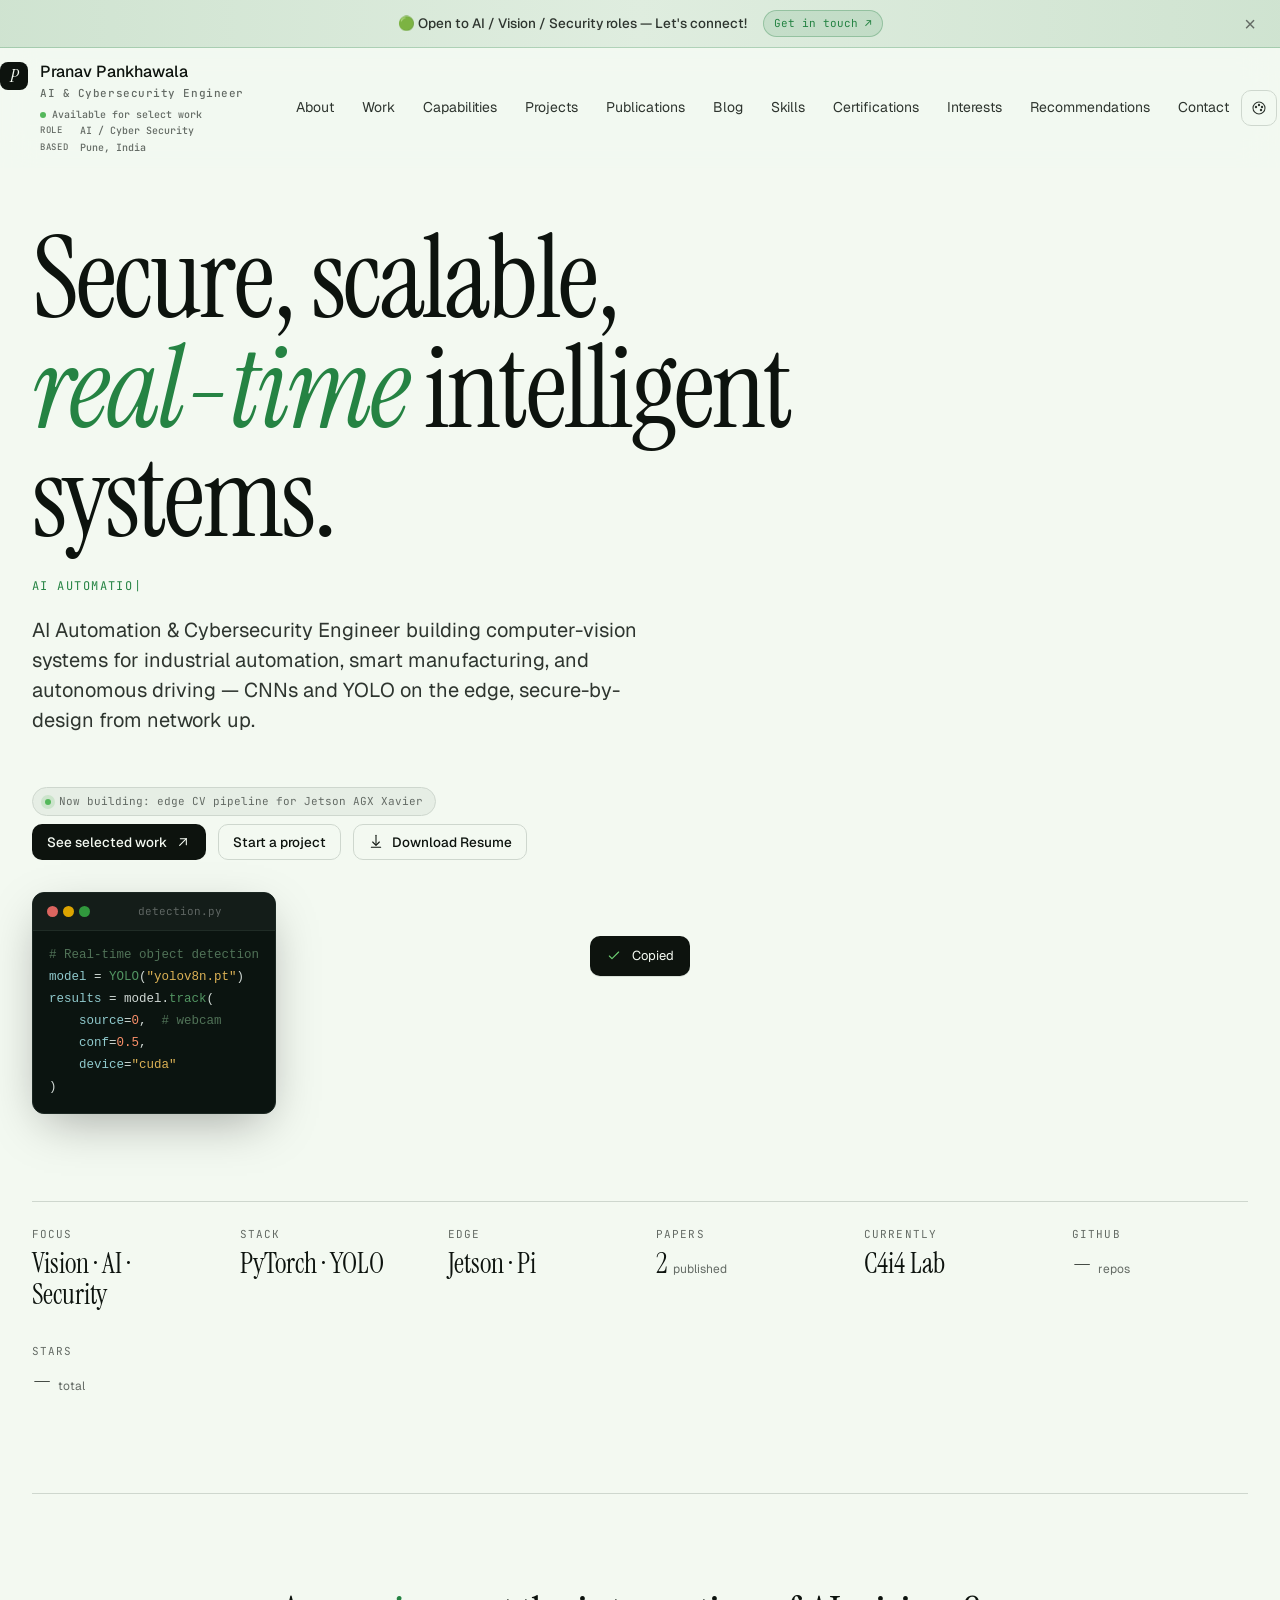
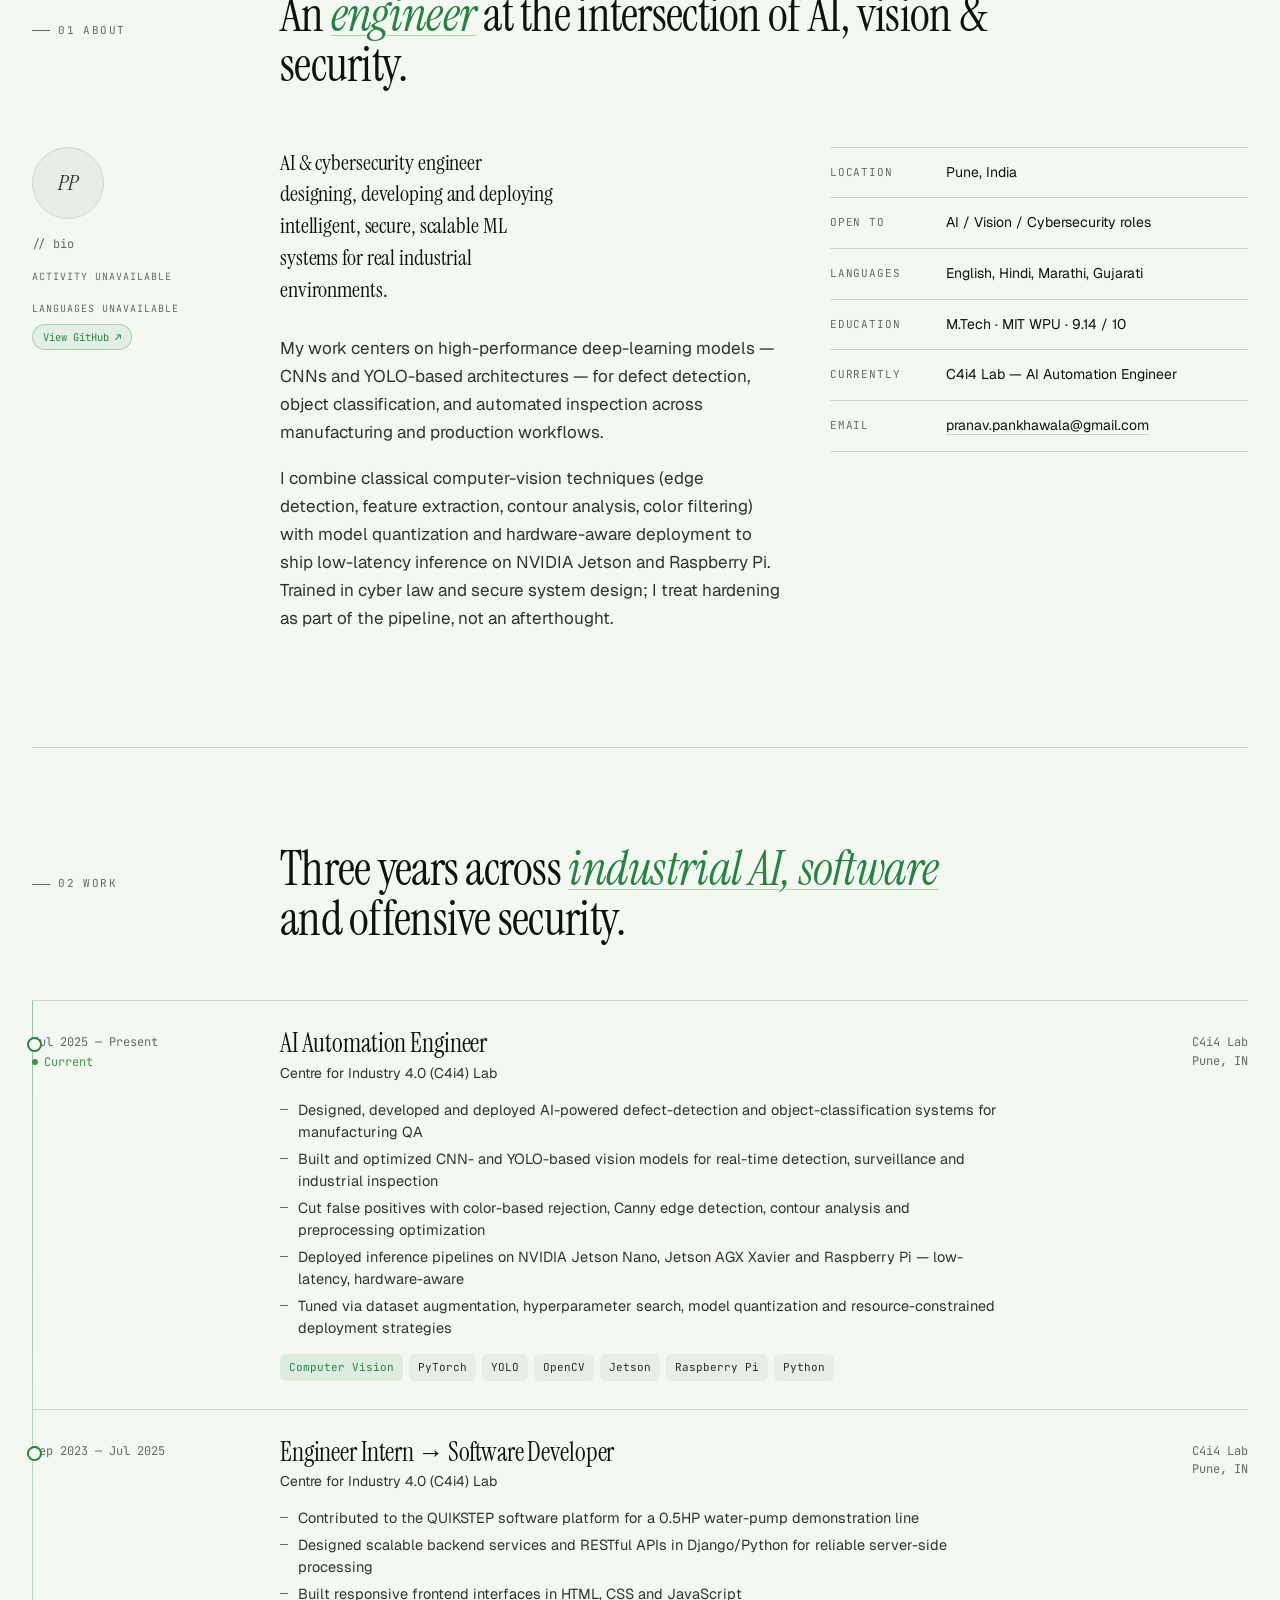
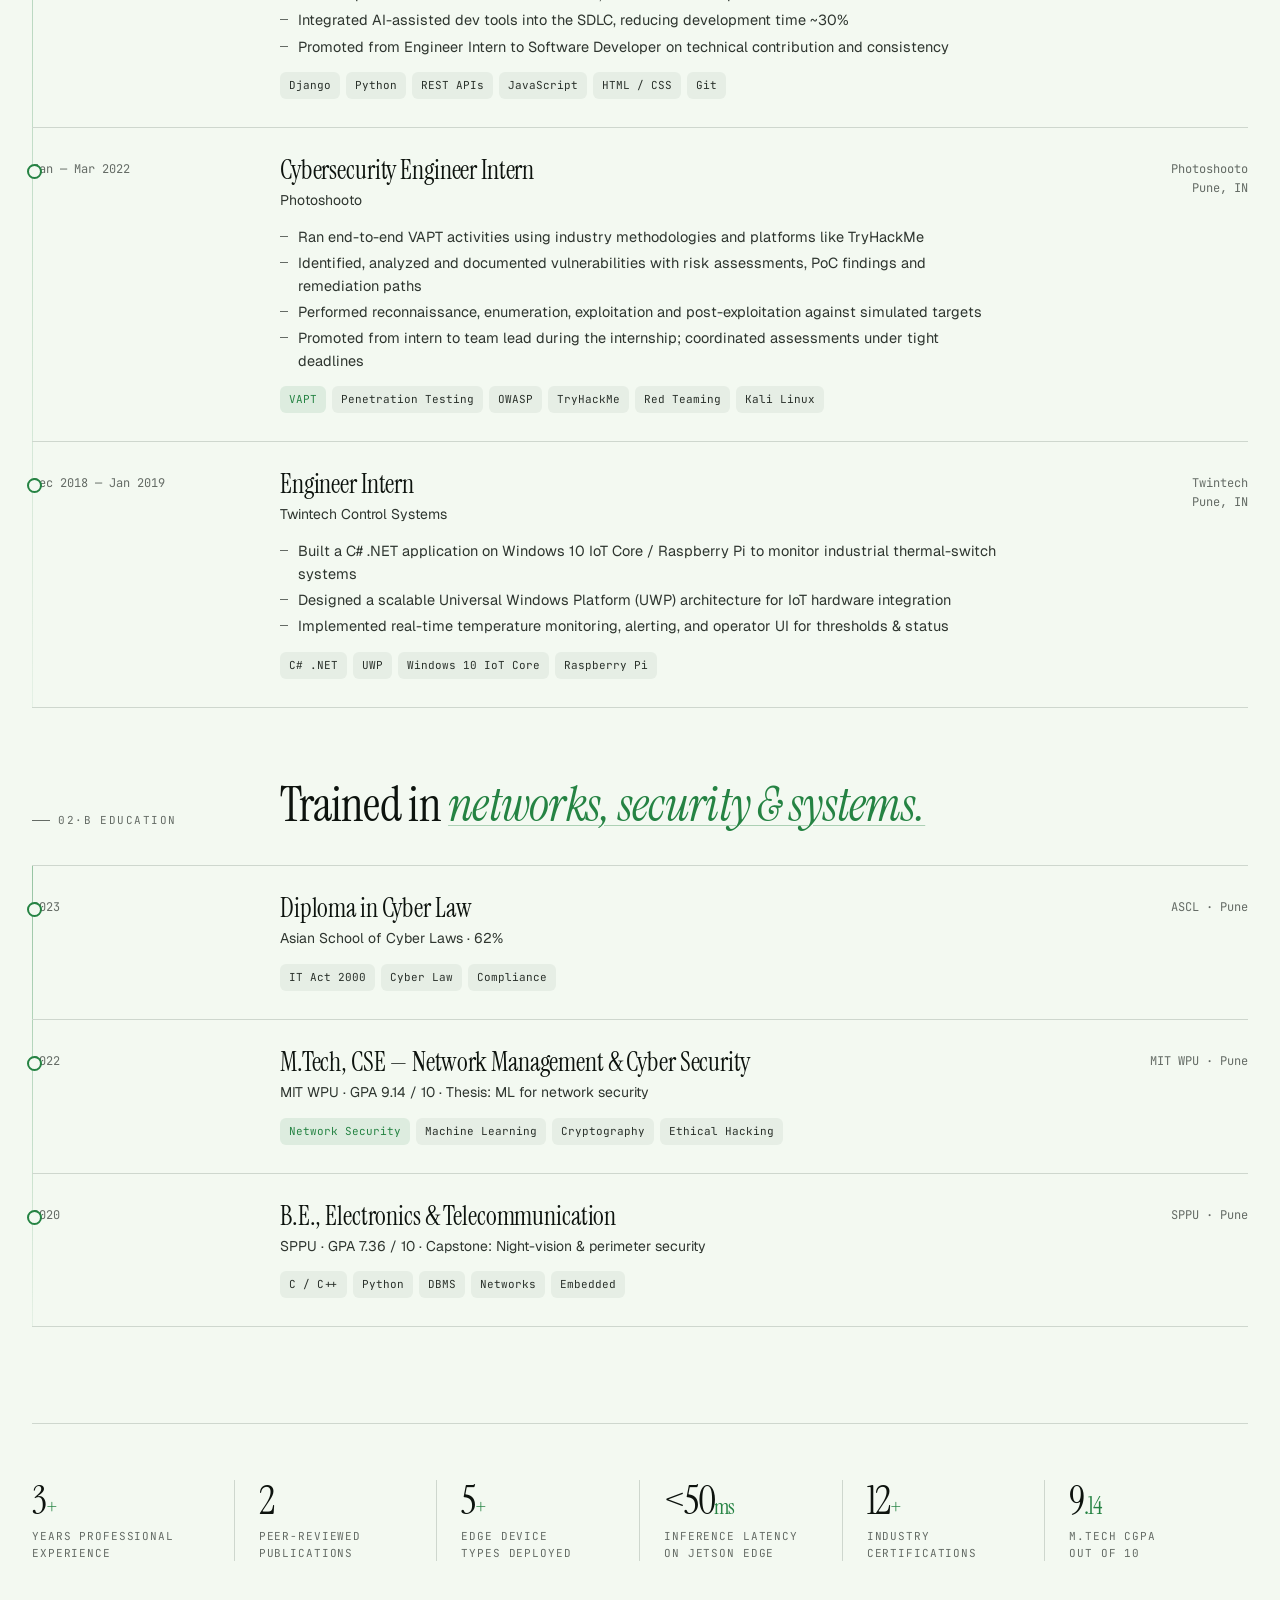
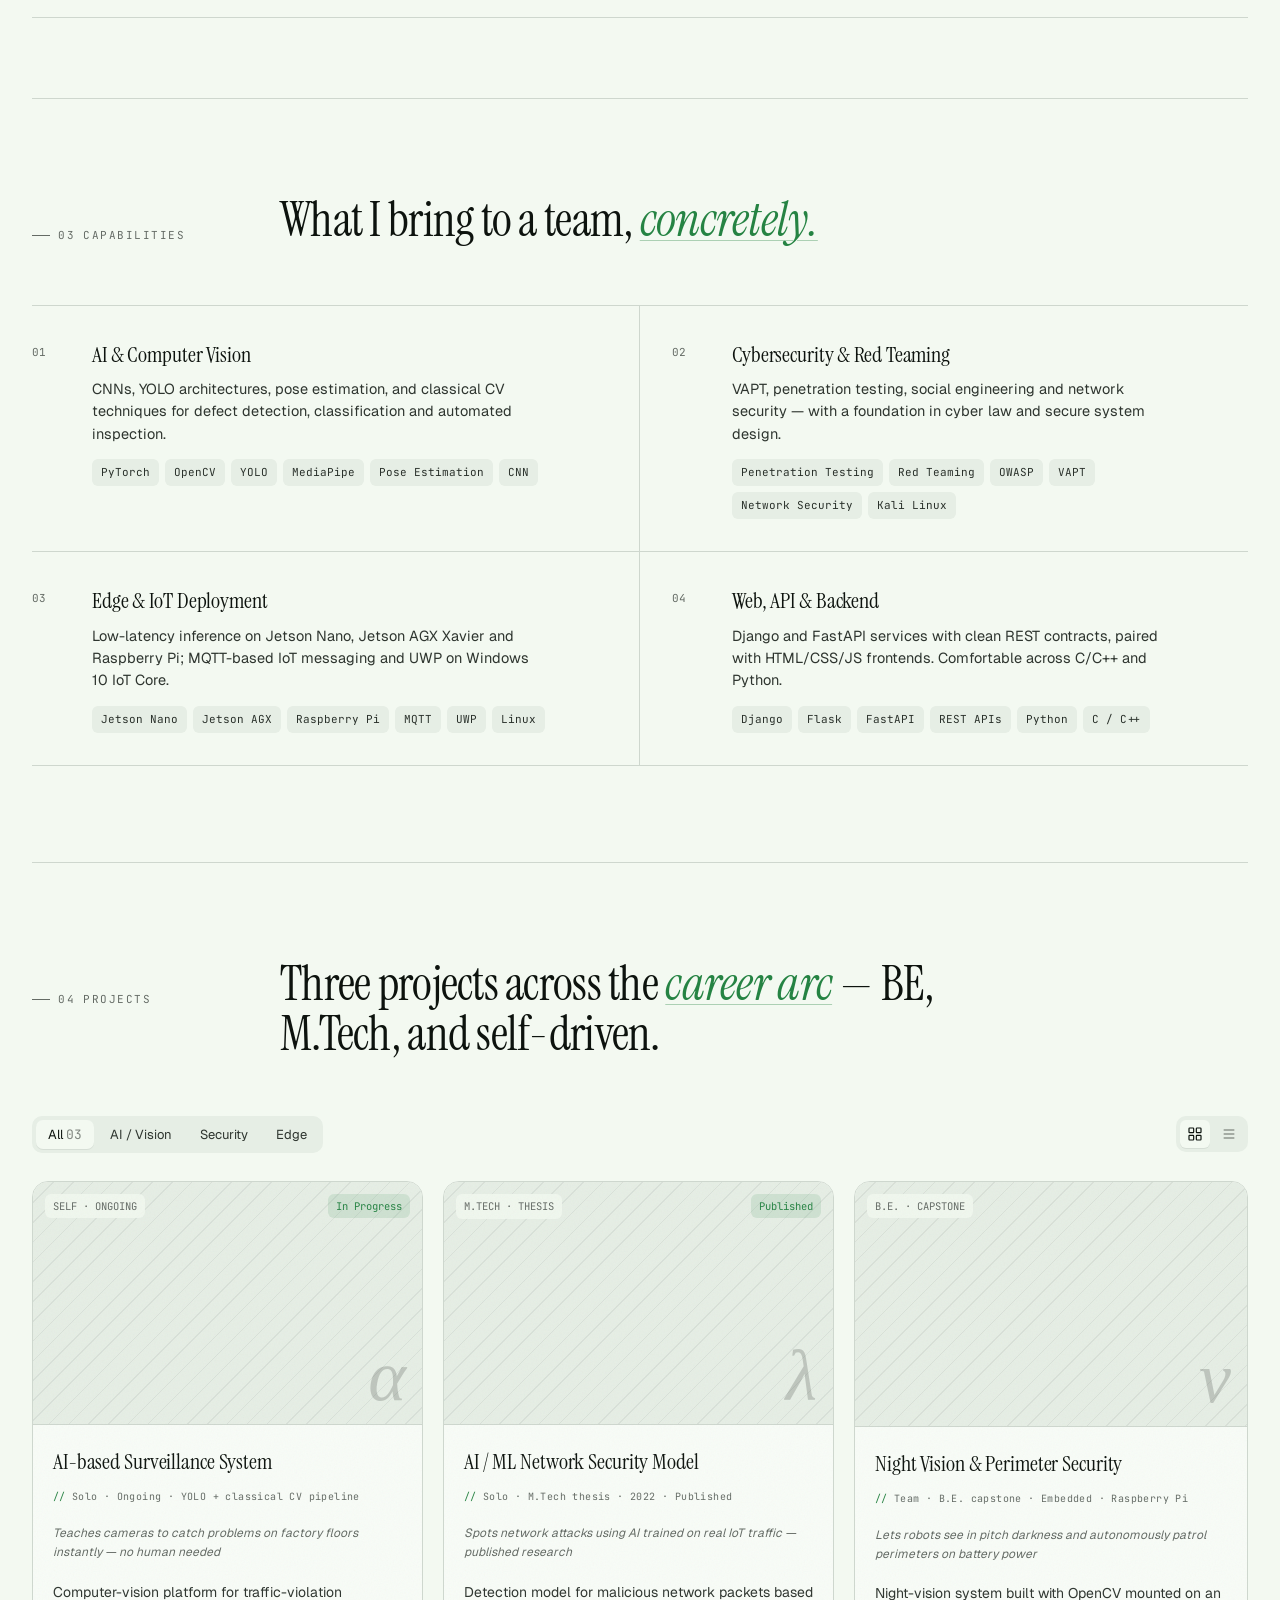
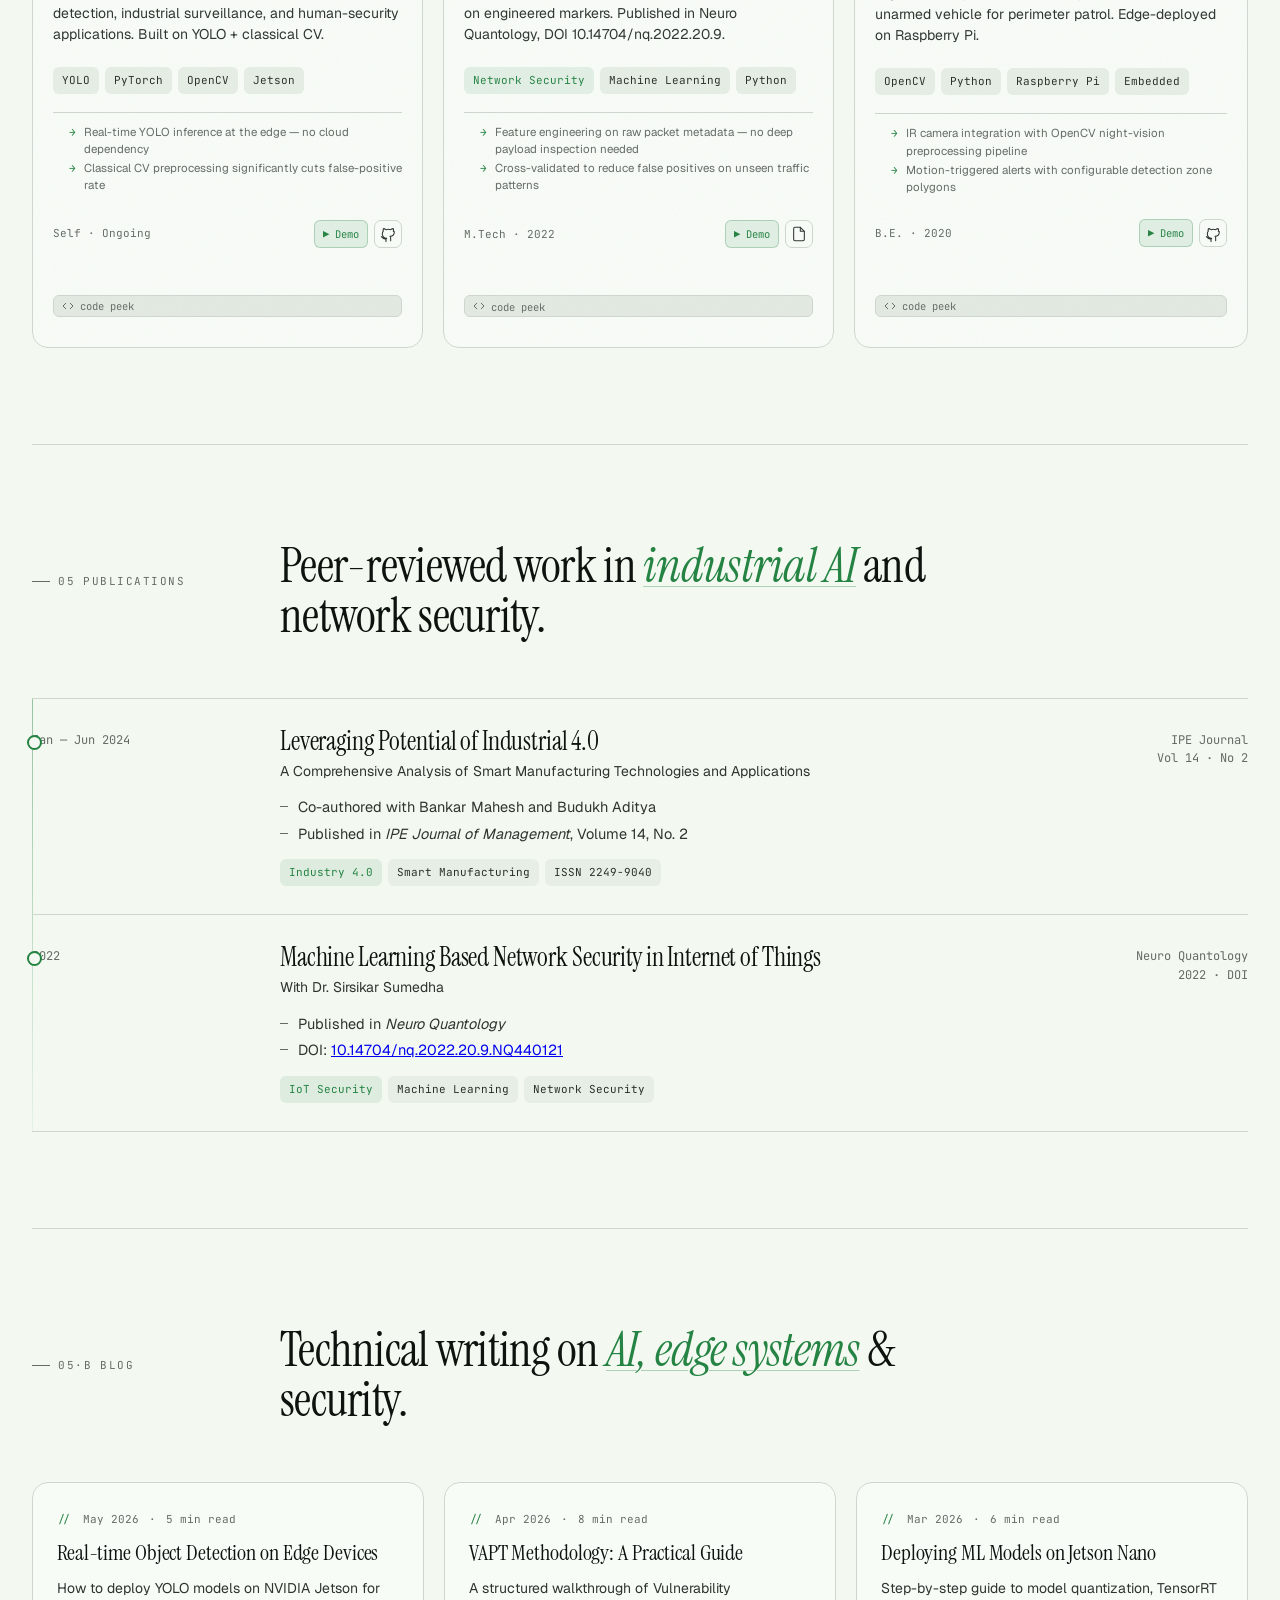
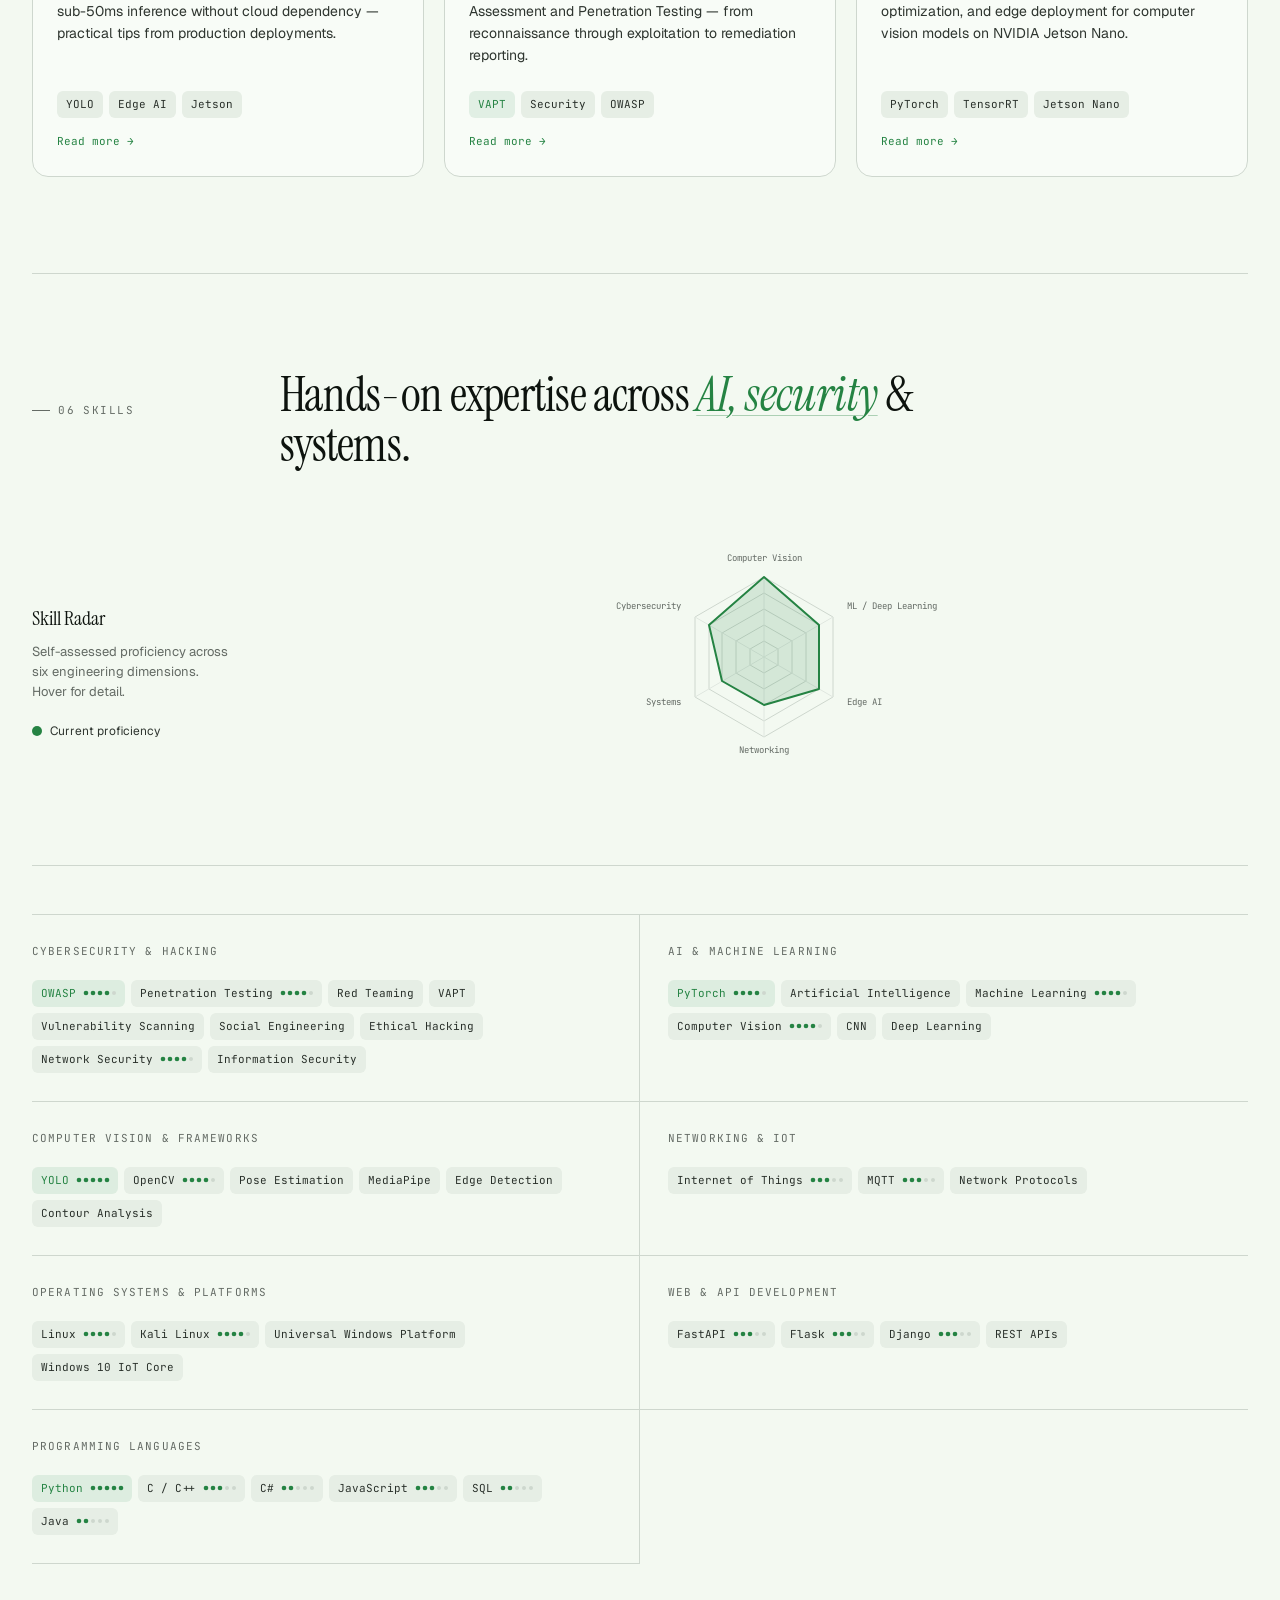
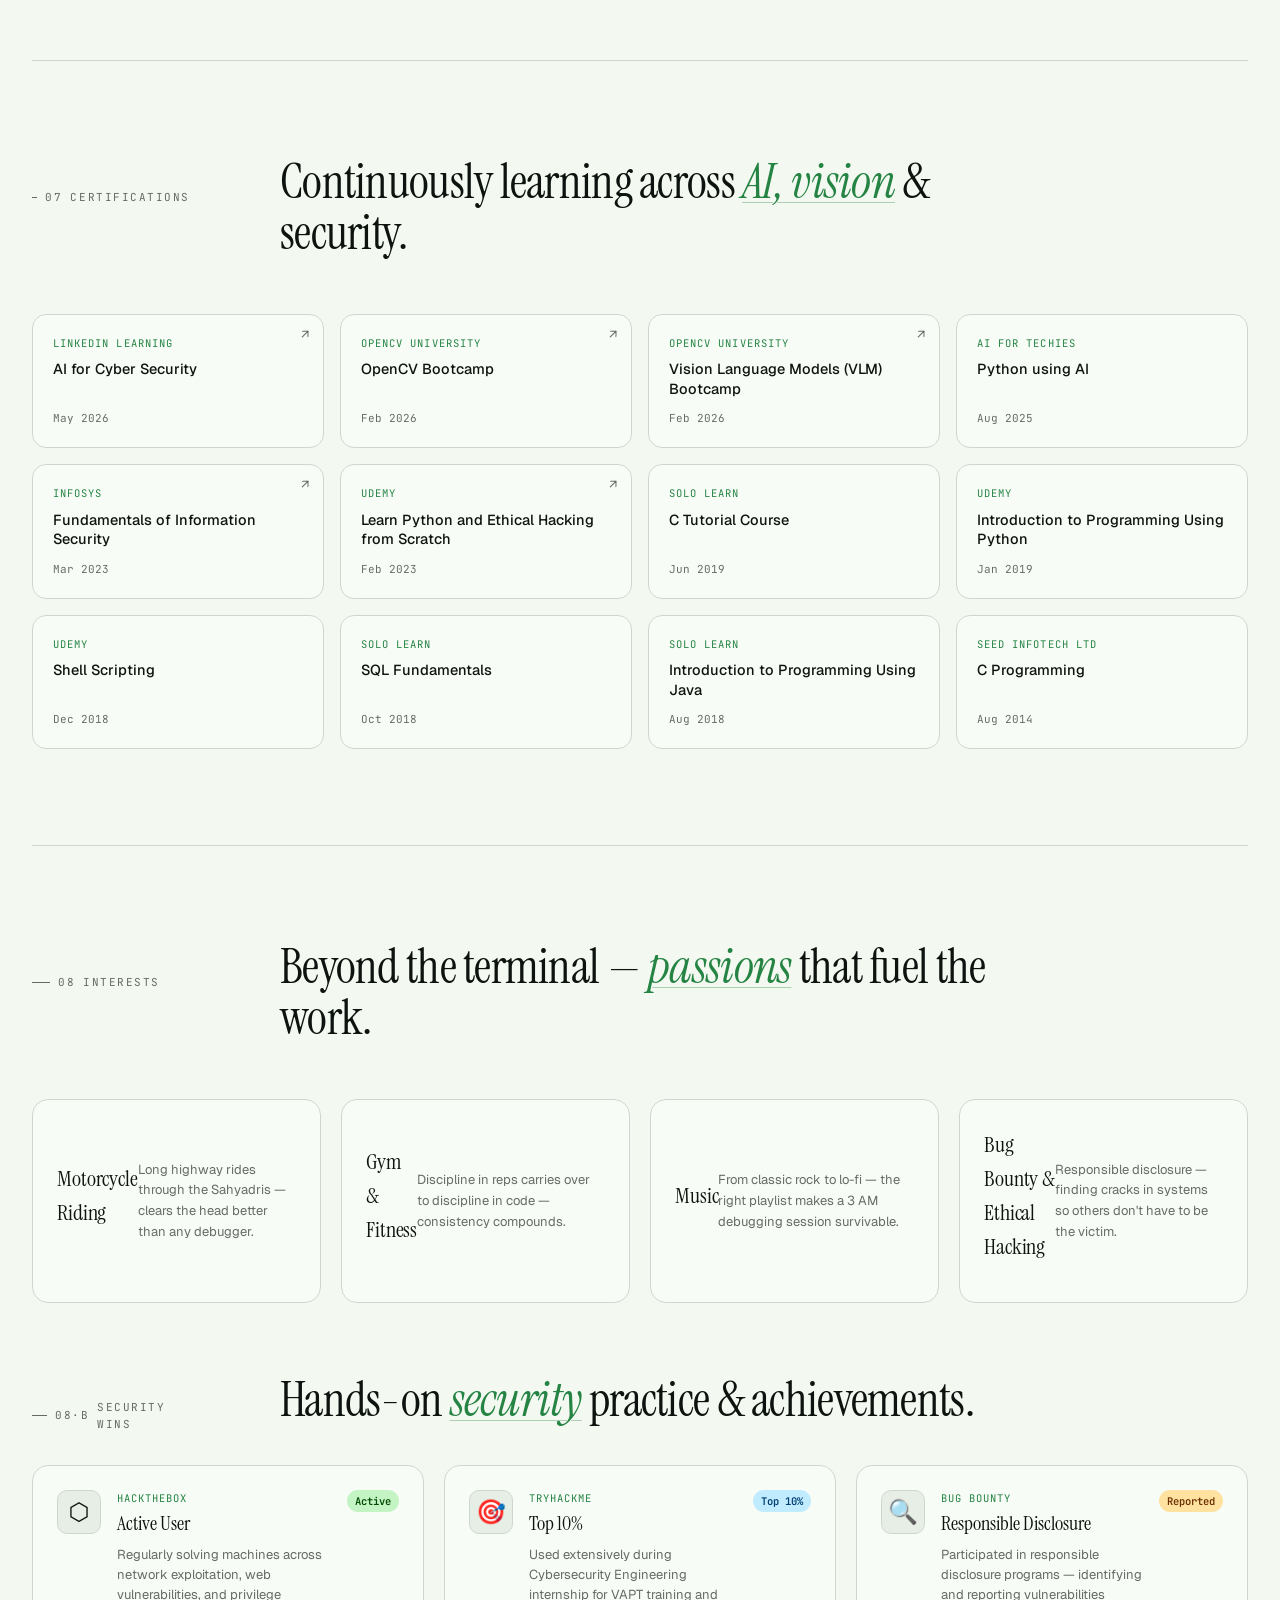
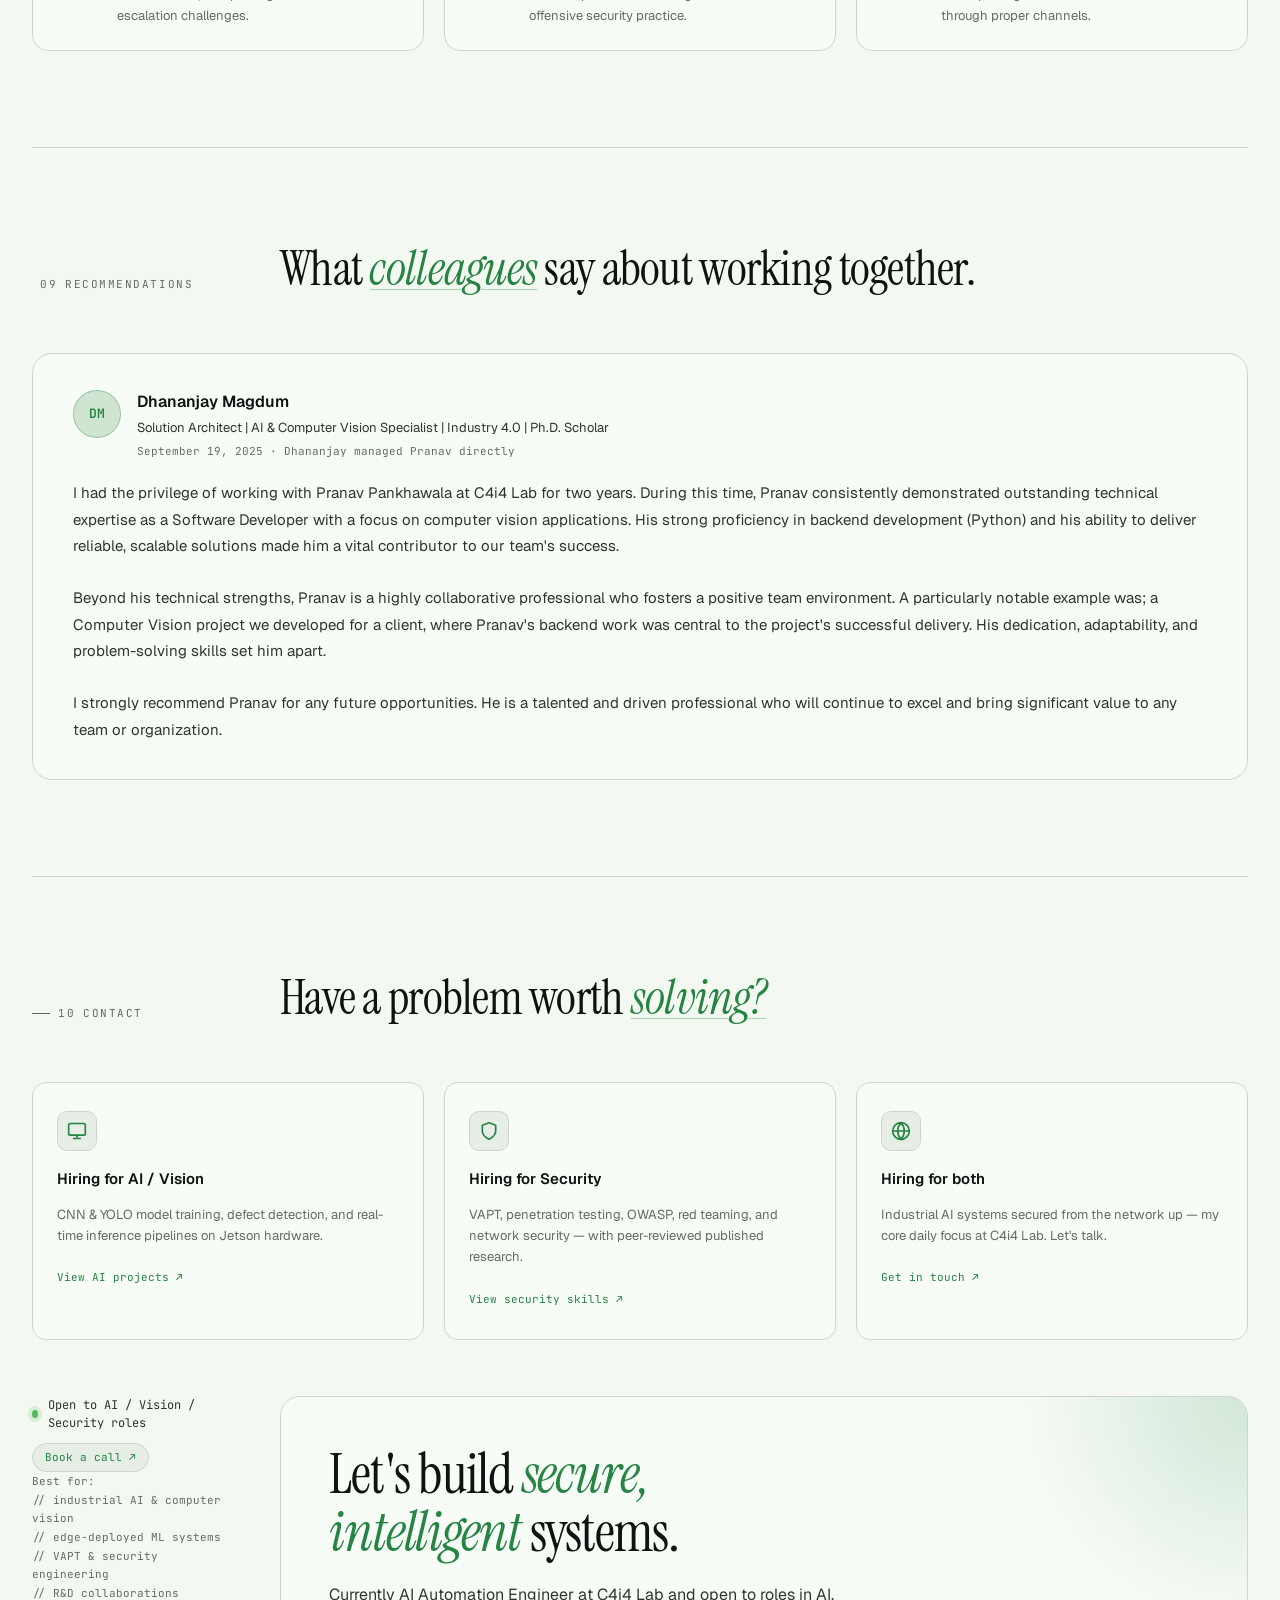
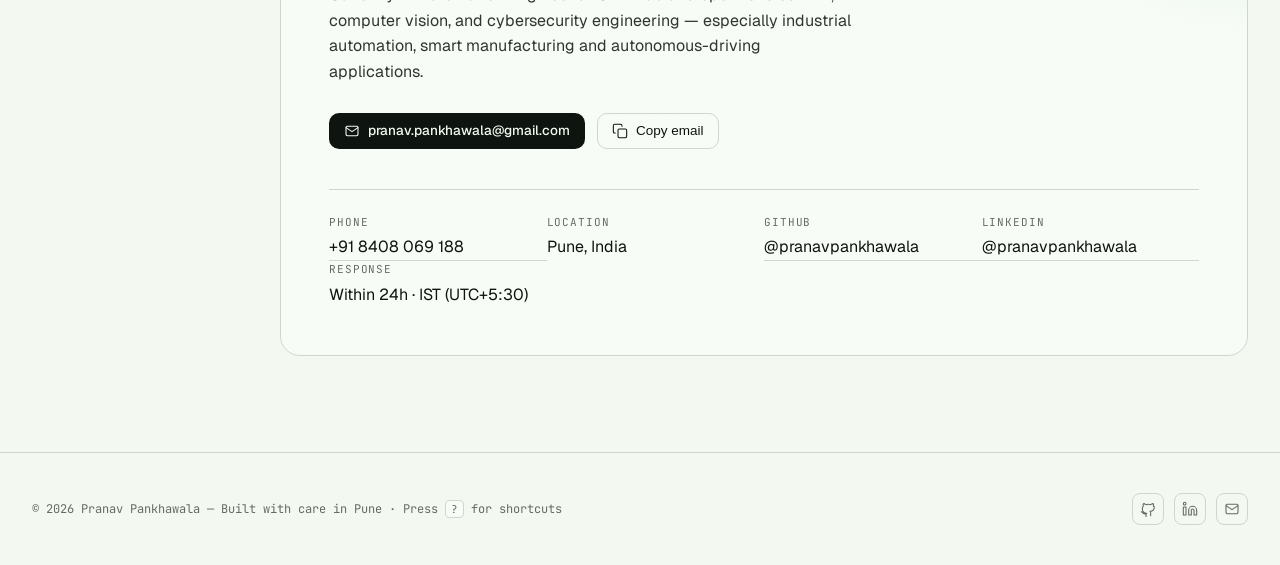
==== index.html @ fa161533 "Complete all 25 improvements: code widget palette, loading skeletons, project highlights, cert toolt" ====
<!DOCTYPE html>
<html lang="en">
<head>
<meta charset="UTF-8" />
<meta name="viewport" content="width=device-width, initial-scale=1" />
<title>Pranav Pankhawala — AI Automation & Cybersecurity Engineer</title>
<meta name="description" content="Pranav Pankhawala — AI automation & cybersecurity engineer building secure, real-time computer-vision systems for industrial environments." />
<meta property="og:type" content="website" />
<meta property="og:url" content="https://pranavpankhawala.github.io" />
<meta property="og:title" content="Pranav Pankhawala — AI Automation & Cybersecurity Engineer" />
<meta property="og:description" content="AI & cybersecurity engineer building secure, real-time computer-vision systems for industrial automation. CNNs and YOLO on the edge." />
<meta name="twitter:card" content="summary_large_image" />
<meta name="twitter:title" content="Pranav Pankhawala — AI Automation & Cybersecurity Engineer" />
<meta name="twitter:description" content="AI & cybersecurity engineer building secure, real-time computer-vision systems for industrial automation." />
<meta property="og:image" content="https://pranavpankhawala.github.io/og-image.svg" />
<meta name="twitter:image" content="https://pranavpankhawala.github.io/og-image.svg" />

<link rel="icon" href="favicon.svg" type="image/svg+xml" />
<link rel="manifest" href="manifest.json" />
<link rel="canonical" href="https://pranavpankhawala.github.io/" />
<meta name="theme-color" content="#4a8a5e" />
<meta name="author" content="Pranav Pankhawala" />
<meta name="keywords" content="AI engineer, computer vision, cybersecurity, YOLO, PyTorch, edge AI, Jetson, VAPT, penetration testing, Pune" />
<link rel="preconnect" href="https://fonts.googleapis.com" />
<link rel="preconnect" href="https://fonts.gstatic.com" crossorigin />
<link href="https://fonts.googleapis.com/css2?family=Instrument+Serif:ital@0;1&family=JetBrains+Mono:wght@400;500&family=Geist:wght@400;500;600&display=swap" rel="stylesheet" />
<link rel="stylesheet" href="index.css?v=22" />

<script type="application/ld+json">
{
  "@context": "https://schema.org",
  "@type": "Person",
  "name": "Pranav Pankhawala",
  "jobTitle": "AI Automation & Cybersecurity Engineer",
  "email": "pranav.pankhawala@gmail.com",
  "telephone": "+918408069188",
  "url": "https://pranavpankhawala.github.io",
  "sameAs": [
    "https://github.com/pranavpankhawala",
    "https://www.linkedin.com/in/pranavpankhawala"
  ],
  "address": {
    "@type": "PostalAddress",
    "addressLocality": "Pune",
    "addressCountry": "IN"
  },
  "alumniOf": {
    "@type": "EducationalOrganization",
    "name": "MIT World Peace University",
    "description": "M.Tech, 9.14/10"
  },
  "knowsAbout": ["Computer Vision", "Machine Learning", "Cybersecurity", "PyTorch", "YOLO", "Edge AI", "Penetration Testing"]
}
</script>

</head>
<body data-screen-label="Portfolio">

<div id="cursor-glow" aria-hidden="true"></div>

<a href="#top" class="skip-link">Skip to main content</a>

<!-- OPEN TO WORK BANNER -->
<div class="otw-banner" id="otwBanner" role="status" aria-live="polite">
  <span class="otw-text">🟢 Open to AI / Vision / Security roles — Let's connect!</span>
  <a href="#contact" class="otw-link">Get in touch ↗</a>
  <button class="otw-close" id="otwClose" aria-label="Dismiss banner">×</button>
</div>

<div id="scroll-progress"></div>

<!-- NAV -->
<nav class="nav" id="nav">
  <div class="shell nav-inner">
    <a href="#top" class="brand" aria-label="Home">
      <span class="brand-mark">P</span>
      <span>
        Pranav Pankhawala
        <small>AI &amp; Cybersecurity Engineer</small>
        <span class="brand-meta">
          <span class="brand-meta-row">
            <span class="brand-dot"></span>Available for select work
          </span>
          <span class="brand-meta-row">
            <span class="brand-meta-key">Role</span>AI / Cyber Security
          </span>
          <span class="brand-meta-row">
            <span class="brand-meta-key">Based</span>Pune, India
          </span>
        </span>
      </span>
    </a>
    <div class="nav-links" id="navLinks">
      <a href="#about">About</a>
      <a href="#work">Work</a>
      <a href="#capabilities">Capabilities</a>
      <a href="#projects">Projects</a>
      <a href="#publications">Publications</a>
      <a href="#blog">Blog</a>
      <a href="#skills">Skills</a>
      <a href="#certifications">Certifications</a>
      <a href="#interests">Interests</a>
      <a href="#recommendations">Recommendations</a>
      <a href="#contact">Contact</a>
    </div>
    <div class="nav-actions">
      <button class="icon-btn cmdk-trigger" id="cmdkBtn" aria-label="Open command palette" title="Search (⌘K)">
        <svg class="i" viewBox="0 0 24 24"><circle cx="11" cy="11" r="7"/><path d="m20 20-3.5-3.5"/></svg>
        <kbd class="cmdk-shortcut">⌘K</kbd>
      </button>
      <div class="pal-wrap">
        <button class="icon-btn" id="palBtn" aria-label="Change palette" title="Themes">
          <svg class="i" viewBox="0 0 24 24"><circle cx="12" cy="12" r="9"/><circle cx="7.5" cy="10.5" r="1"/><circle cx="12" cy="7.5" r="1"/><circle cx="16.5" cy="10.5" r="1"/><circle cx="15" cy="15" r="1"/></svg>
        </button>
        <div class="pal-pop" id="palPop" role="menu">
          <div class="pal-head">
            <span class="t">Theme</span>
            <span class="k">7 palettes</span>
          </div>
          <div class="pal-grid">
            <button class="pal-opt active" data-pal="forest" style="--sw-bg:oklch(0.975 0.012 140);--sw-accent:oklch(0.54 0.13 150)"><span class="pal-swatch"></span>Forest</button>
            <button class="pal-opt" data-pal="slate" style="--sw-bg:oklch(0.975 0.005 240);--sw-accent:oklch(0.50 0.13 250)"><span class="pal-swatch"></span>Slate</button>
            <button class="pal-opt" data-pal="ember" style="--sw-bg:oklch(0.972 0.012 85);--sw-accent:oklch(0.62 0.15 55)"><span class="pal-swatch"></span>Ember</button>
            <button class="pal-opt" data-pal="plum" style="--sw-bg:oklch(0.974 0.008 320);--sw-accent:oklch(0.50 0.16 320)"><span class="pal-swatch"></span>Plum</button>
            <button class="pal-opt" data-pal="crimson" style="--sw-bg:oklch(0.972 0.010 30);--sw-accent:oklch(0.50 0.16 25)"><span class="pal-swatch"></span>Crimson</button>
            <button class="pal-opt" data-pal="ocean" style="--sw-bg:oklch(0.974 0.010 210);--sw-accent:oklch(0.55 0.13 205)"><span class="pal-swatch"></span>Ocean</button>
            <button class="pal-opt" data-pal="sand" style="--sw-bg:oklch(0.965 0.012 75);--sw-accent:oklch(0.55 0.10 70)"><span class="pal-swatch"></span>Sand</button>
            <button class="pal-opt" data-pal="mono" style="--sw-bg:oklch(0.98 0 0);--sw-accent:oklch(0.16 0 0)"><span class="pal-swatch"></span>Mono</button>
          </div>
        </div>
      </div>
      <button class="icon-btn" id="themeBtn" aria-label="Toggle theme">
        <svg class="i" id="themeIcon" viewBox="0 0 24 24"><path d="M21 12.8A9 9 0 1 1 11.2 3a7 7 0 0 0 9.8 9.8z"/></svg>
      </button>
      <a href="resume.pdf" download type="application/pdf" class="btn btn-ghost nav-cta" style="margin-left:4px">
        <svg class="i" viewBox="0 0 24 24" width="14" height="14"><path d="M12 2v13"/><path d="m7 12 5 5 5-5"/><path d="M5 20h14"/></svg>
        Resume
      </a>
      <a href="#contact" class="btn btn-primary nav-cta" style="margin-left:4px">
        Get in touch
        <svg class="i arrow" viewBox="0 0 24 24" width="14" height="14"><path d="M7 17 17 7"/><path d="M8 7h9v9"/></svg>
      </a>
      <button class="icon-btn menu-btn" id="menuBtn" aria-label="Menu">
        <svg class="i" viewBox="0 0 24 24"><path d="M4 6h16M4 12h16M4 18h16"/></svg>
      </button>
    </div>
  </div>
</nav>

<main id="top">
  <div class="shell">

    <!-- HERO -->
    <section class="hero">
      <div class="hero-main reveal">
        <h1>
          Secure, scalable,<br/>
          <em>real-time</em> intelligent<br/>
          systems.
        </h1>
        <div class="hero-role" id="heroRole">AI Automation &amp; Cybersecurity Engineer</div>
        <p class="lede">
          AI&nbsp;Automation &amp; Cybersecurity Engineer building computer-vision systems
          for industrial automation, smart manufacturing, and autonomous driving —
          CNNs and YOLO on the edge, secure-by-design from network up.
        </p>
        <div class="hero-now">
          <span class="dot" style="flex-shrink:0;width:6px;height:6px"></span>
          <span>Now building: edge CV pipeline for Jetson AGX Xavier</span>
        </div>

        <div class="hero-cta">
          <a href="#projects" class="btn btn-primary">
            See selected work
            <svg class="i arrow" viewBox="0 0 24 24" width="14" height="14"><path d="M7 17 17 7"/><path d="M8 7h9v9"/></svg>
          </a>
          <a href="#contact" class="btn btn-ghost">
            Start a project
          </a>
          <a href="resume.pdf" download type="application/pdf" class="btn btn-ghost">
            <svg class="i" viewBox="0 0 24 24" width="14" height="14"><path d="M12 2v13"/><path d="m7 12 5 5 5-5"/><path d="M5 20h14"/></svg>
            Download Resume
          </a>
        </div>

        <div class="code-widget reveal" aria-label="Code snippet: detection.py" role="img">
          <div class="code-widget-bar">
            <span class="code-widget-dots"><span></span><span></span><span></span></span>
            <span class="code-widget-title">detection.py</span>
          </div>
          <pre class="code-widget-body"><span class="cw-comment"># Real-time object detection</span>
<span class="cw-var">model</span> = <span class="cw-fn">YOLO</span>(<span class="cw-str">"yolov8n.pt"</span>)
<span class="cw-var">results</span> = model.<span class="cw-fn">track</span>(
    <span class="cw-kw">source</span>=<span class="cw-num">0</span>,  <span class="cw-comment"># webcam</span>
    <span class="cw-kw">conf</span>=<span class="cw-num">0.5</span>,
    <span class="cw-kw">device</span>=<span class="cw-str">"cuda"</span>
)</pre>
        </div>

        <div class="hero-ticker">
          <div class="ticker-cell"><div class="k">Focus</div><div class="v">Vision · AI · Security</div></div>
          <div class="ticker-cell"><div class="k">Stack</div><div class="v">PyTorch · YOLO</div></div>
          <div class="ticker-cell"><div class="k">Edge</div><div class="v">Jetson · Pi</div></div>
          <div class="ticker-cell"><div class="k">Papers</div><div class="v"><span class="count" data-target="2">0</span><small>published</small></div></div>
          <div class="ticker-cell"><div class="k">Currently</div><div class="v">C4i4 Lab</div></div>
          <div class="ticker-cell"><div class="k">GitHub</div><div class="v"><span id="ghCount">—</span><small>repos</small></div></div>
          <div class="ticker-cell"><div class="k">Stars</div><div class="v"><span id="ghStars">—</span><small>total</small></div></div>
        </div>
      </div>
    </section>

    <!-- ABOUT -->
    <section class="block" id="about">
      <div class="section-head">
        <div class="eyebrow"><span class="mono">01</span> About</div>
        <h2>An <em>engineer</em> at the intersection of AI, vision &amp; security.</h2>
      </div>
      <div class="about-grid reveal">
        <aside class="about-side">
          <div class="about-avatar">PP</div>
          <div>// bio</div>
          <div class="contrib-wrap" id="contribWrap"><div class="gh-skeleton"><div class="gh-skeleton-title skeleton"></div><div class="gh-skeleton-pills"><div class="gh-skeleton-pill skeleton" style="width:64px"></div><div class="gh-skeleton-pill skeleton" style="width:72px"></div><div class="gh-skeleton-pill skeleton" style="width:56px"></div></div></div></div>
          <div class="gh-stats-wrap" id="ghStatsWrap"><div class="gh-skeleton"><div class="gh-skeleton-title skeleton"></div><div class="gh-skeleton-pills"><div class="gh-skeleton-pill skeleton" style="width:54px"></div><div class="gh-skeleton-pill skeleton" style="width:66px"></div><div class="gh-skeleton-pill skeleton" style="width:48px"></div><div class="gh-skeleton-pill skeleton" style="width:60px"></div></div></div></div>
        </aside>
        <div class="about-body">
          <p>AI &amp; cybersecurity engineer designing, developing and deploying intelligent, secure, scalable ML systems for real industrial environments.</p>
          <p>
            My work centers on high-performance deep-learning models — CNNs and YOLO-based architectures — for defect detection,
            object classification, and automated inspection across manufacturing and production workflows.
          </p>
          <p>
            I combine classical computer-vision techniques (edge detection, feature extraction, contour analysis, color filtering)
            with model quantization and hardware-aware deployment to ship low-latency inference on NVIDIA Jetson and Raspberry Pi.
            Trained in cyber law and secure system design; I treat hardening as part of the pipeline, not an afterthought.
          </p>
        </div>
        <div class="facts">
          <div class="fact"><div class="k">Location</div><div class="v">Pune, India</div></div>
          <div class="fact"><div class="k">Open to</div><div class="v">AI / Vision / Cybersecurity roles</div></div>
          <div class="fact"><div class="k">Languages</div><div class="v">English, Hindi, Marathi, Gujarati</div></div>
          <div class="fact"><div class="k">Education</div><div class="v">M.Tech · MIT WPU · 9.14 / 10</div></div>
          <div class="fact"><div class="k">Currently</div><div class="v">C4i4 Lab — AI Automation Engineer</div></div>
          <div class="fact"><div class="k">Email</div><div class="v"><a href="mailto:pranav.pankhawala@gmail.com">pranav.pankhawala@gmail.com</a></div></div>
        </div>
      </div>
    </section>

    <!-- WORK -->
    <section class="block" id="work">
      <div class="section-head">
        <div class="eyebrow"><span class="mono">02</span> Work</div>
        <h2>Three years across <em>industrial AI, software</em> and offensive security.</h2>
      </div>

      <div class="work-list" data-stagger>
        <article class="role">
          <div class="when">Jul 2025 — Present<br/><span class="now"><span class="now-dot"></span>Current</span></div>
          <div class="what">
            <h3>AI Automation Engineer</h3>
            <div class="at">Centre for Industry 4.0 (C4i4) Lab</div>
            <ul>
              <li>Designed, developed and deployed AI-powered defect-detection and object-classification systems for manufacturing QA</li>
              <li>Built and optimized CNN- and YOLO-based vision models for real-time detection, surveillance and industrial inspection</li>
              <li>Cut false positives with color-based rejection, Canny edge detection, contour analysis and preprocessing optimization</li>
              <li>Deployed inference pipelines on NVIDIA Jetson Nano, Jetson AGX Xavier and Raspberry Pi — low-latency, hardware-aware</li>
              <li>Tuned via dataset augmentation, hyperparameter search, model quantization and resource-constrained deployment strategies</li>
            </ul>
            <div class="tagrow">
              <span class="tag accent">Computer Vision</span>
              <span class="tag">PyTorch</span>
              <span class="tag">YOLO</span>
              <span class="tag">OpenCV</span>
              <span class="tag">Jetson</span>
              <span class="tag">Raspberry Pi</span>
              <span class="tag">Python</span>
            </div>
          </div>
          <div class="where">C4i4 Lab<br/>Pune, IN</div>
        </article>

        <article class="role">
          <div class="when">Sep 2023 — Jul 2025</div>
          <div class="what">
            <h3>Engineer Intern → Software Developer</h3>
            <div class="at">Centre for Industry 4.0 (C4i4) Lab</div>
            <ul>
              <li>Contributed to the QUIKSTEP software platform for a 0.5HP water-pump demonstration line</li>
              <li>Designed scalable backend services and RESTful APIs in Django/Python for reliable server-side processing</li>
              <li>Built responsive frontend interfaces in HTML, CSS and JavaScript</li>
              <li>Integrated AI-assisted dev tools into the SDLC, reducing development time ~30%</li>
              <li>Promoted from Engineer Intern to Software Developer on technical contribution and consistency</li>
            </ul>
            <div class="tagrow">
              <span class="tag">Django</span>
              <span class="tag">Python</span>
              <span class="tag">REST APIs</span>
              <span class="tag">JavaScript</span>
              <span class="tag">HTML / CSS</span>
              <span class="tag">Git</span>
            </div>
          </div>
          <div class="where">C4i4 Lab<br/>Pune, IN</div>
        </article>

        <article class="role">
          <div class="when">Jan — Mar 2022</div>
          <div class="what">
            <h3>Cybersecurity Engineer Intern</h3>
            <div class="at">Photoshooto</div>
            <ul>
              <li>Ran end-to-end VAPT activities using industry methodologies and platforms like TryHackMe</li>
              <li>Identified, analyzed and documented vulnerabilities with risk assessments, PoC findings and remediation paths</li>
              <li>Performed reconnaissance, enumeration, exploitation and post-exploitation against simulated targets</li>
              <li>Promoted from intern to team lead during the internship; coordinated assessments under tight deadlines</li>
            </ul>
            <div class="tagrow">
              <span class="tag accent">VAPT</span>
              <span class="tag">Penetration Testing</span>
              <span class="tag">OWASP</span>
              <span class="tag">TryHackMe</span>
              <span class="tag">Red Teaming</span>
              <span class="tag">Kali Linux</span>
            </div>
          </div>
          <div class="where">Photoshooto<br/>Pune, IN</div>
        </article>

        <article class="role">
          <div class="when">Dec 2018 — Jan 2019</div>
          <div class="what">
            <h3>Engineer Intern</h3>
            <div class="at">Twintech Control Systems</div>
            <ul>
              <li>Built a C# .NET application on Windows 10 IoT Core / Raspberry Pi to monitor industrial thermal-switch systems</li>
              <li>Designed a scalable Universal Windows Platform (UWP) architecture for IoT hardware integration</li>
              <li>Implemented real-time temperature monitoring, alerting, and operator UI for thresholds &amp; status</li>
            </ul>
            <div class="tagrow">
              <span class="tag">C# .NET</span>
              <span class="tag">UWP</span>
              <span class="tag">Windows 10 IoT Core</span>
              <span class="tag">Raspberry Pi</span>
            </div>
          </div>
          <div class="where">Twintech<br/>Pune, IN</div>
        </article>
      </div>

      <!-- Education sub-block -->
      <div style="margin-top: 72px;">
        <div class="section-head" style="margin-bottom: 32px;">
          <div class="eyebrow"><span class="mono">02·b</span> Education</div>
          <h2>Trained in <em>networks, security &amp; systems.</em></h2>
        </div>
        <div class="work-list" data-stagger>
          <article class="role">
            <div class="when">2023</div>
            <div class="what">
              <h3>Diploma in Cyber Law</h3>
              <div class="at">Asian School of Cyber Laws · 62%</div>
              <div class="tagrow">
                <span class="tag">IT Act 2000</span>
                <span class="tag">Cyber Law</span>
                <span class="tag">Compliance</span>
              </div>
            </div>
            <div class="where">ASCL · Pune</div>
          </article>
          <article class="role">
            <div class="when">2022</div>
            <div class="what">
              <h3>M.Tech, CSE — Network Management &amp; Cyber Security</h3>
              <div class="at">MIT WPU · GPA 9.14 / 10 · Thesis: ML for network security</div>
              <div class="tagrow">
                <span class="tag accent">Network Security</span>
                <span class="tag">Machine Learning</span>
                <span class="tag">Cryptography</span>
                <span class="tag">Ethical Hacking</span>
              </div>
            </div>
            <div class="where">MIT WPU · Pune</div>
          </article>
          <article class="role">
            <div class="when">2020</div>
            <div class="what">
              <h3>B.E., Electronics &amp; Telecommunication</h3>
              <div class="at">SPPU · GPA 7.36 / 10 · Capstone: Night-vision &amp; perimeter security</div>
              <div class="tagrow">
                <span class="tag">C / C++</span><span class="tag">Python</span>
                <span class="tag">DBMS</span><span class="tag">Networks</span>
                <span class="tag">Embedded</span>
              </div>
            </div>
            <div class="where">SPPU · Pune</div>
          </article>
        </div>
      </div>
    </section>

    <!-- IMPACT NUMBERS -->
    <div class="impact-strip reveal">
      <div class="impact-grid">
        <div class="impact-cell">
          <div class="impact-num"><span class="icount" data-target="3">0</span><span class="impact-suffix">+</span></div>
          <div class="impact-label">Years professional<br/>experience</div>
        </div>
        <div class="impact-cell">
          <div class="impact-num"><span class="icount" data-target="2">0</span></div>
          <div class="impact-label">Peer-reviewed<br/>publications</div>
        </div>
        <div class="impact-cell">
          <div class="impact-num"><span class="icount" data-target="5">0</span><span class="impact-suffix">+</span></div>
          <div class="impact-label">Edge device<br/>types deployed</div>
        </div>
        <div class="impact-cell">
          <div class="impact-num">&lt;<span class="icount" data-target="50">0</span><span class="impact-suffix">ms</span></div>
          <div class="impact-label">Inference latency<br/>on Jetson edge</div>
        </div>
        <div class="impact-cell">
          <div class="impact-num"><span class="icount" data-target="12">0</span><span class="impact-suffix">+</span></div>
          <div class="impact-label">Industry<br/>certifications</div>
        </div>
        <div class="impact-cell">
          <div class="impact-num">9<span class="impact-suffix" style="font-size:0.6em">.14</span></div>
          <div class="impact-label">M.Tech CGPA<br/>out of 10</div>
        </div>
      </div>
    </div>

    <!-- CAPABILITIES -->
    <section class="block" id="capabilities">
      <div class="section-head">
        <div class="eyebrow"><span class="mono">03</span> Capabilities</div>
        <h2>What I bring to a team, <em>concretely.</em></h2>
      </div>
      <div class="caps" data-stagger>
        <div class="cap">
          <div class="num">01</div>
          <div>
            <h3>AI &amp; Computer Vision</h3>
            <p>CNNs, YOLO architectures, pose estimation, and classical CV techniques for defect detection, classification and automated inspection.</p>
            <div class="tagrow">
              <span class="tag">PyTorch</span><span class="tag">OpenCV</span>
              <span class="tag">YOLO</span><span class="tag">MediaPipe</span>
              <span class="tag">Pose Estimation</span><span class="tag">CNN</span>
            </div>
          </div>
        </div>
        <div class="cap">
          <div class="num">02</div>
          <div>
            <h3>Cybersecurity &amp; Red Teaming</h3>
            <p>VAPT, penetration testing, social engineering and network security — with a foundation in cyber law and secure system design.</p>
            <div class="tagrow">
              <span class="tag">Penetration Testing</span><span class="tag">Red Teaming</span>
              <span class="tag">OWASP</span><span class="tag">VAPT</span>
              <span class="tag">Network Security</span><span class="tag">Kali Linux</span>
            </div>
          </div>
        </div>
        <div class="cap">
          <div class="num">03</div>
          <div>
            <h3>Edge &amp; IoT Deployment</h3>
            <p>Low-latency inference on Jetson Nano, Jetson AGX Xavier and Raspberry Pi; MQTT-based IoT messaging and UWP on Windows 10 IoT Core.</p>
            <div class="tagrow">
              <span class="tag">Jetson Nano</span><span class="tag">Jetson AGX</span>
              <span class="tag">Raspberry Pi</span><span class="tag">MQTT</span>
              <span class="tag">UWP</span><span class="tag">Linux</span>
            </div>
          </div>
        </div>
        <div class="cap">
          <div class="num">04</div>
          <div>
            <h3>Web, API &amp; Backend</h3>
            <p>Django and FastAPI services with clean REST contracts, paired with HTML/CSS/JS frontends. Comfortable across C/C++ and Python.</p>
            <div class="tagrow">
              <span class="tag">Django</span><span class="tag">Flask</span>
              <span class="tag">FastAPI</span><span class="tag">REST APIs</span>
              <span class="tag">Python</span><span class="tag">C / C++</span>
            </div>
          </div>
        </div>
      </div>
    </section>

    <!-- PROJECTS -->
    <section class="block" id="projects">
      <div class="section-head">
        <div class="eyebrow"><span class="mono">04</span> Projects</div>
        <h2>Three projects across the <em>career arc</em> — BE, M.Tech, and self-driven.</h2>
      </div>

      <div class="proj-toolbar reveal">
        <div class="filters" role="tablist" aria-label="Filter projects">
          <button role="tab" aria-selected="true" data-filter="all" class="active">All <span class="mono" style="opacity:.5">03</span></button>
          <button role="tab" aria-selected="false" data-filter="ai">AI / Vision</button>
          <button role="tab" aria-selected="false" data-filter="security">Security</button>
          <button role="tab" aria-selected="false" data-filter="edge">Edge</button>
        </div>
        <div class="viewtoggle" aria-label="View toggle">
          <button id="viewGrid" class="active" aria-label="Grid view">
            <svg viewBox="0 0 24 24" fill="none" stroke="currentColor" stroke-width="1.8"><rect x="3" y="3" width="7" height="7" rx="1"/><rect x="14" y="3" width="7" height="7" rx="1"/><rect x="3" y="14" width="7" height="7" rx="1"/><rect x="14" y="14" width="7" height="7" rx="1"/></svg>
          </button>
          <button id="viewList" aria-label="List view">
            <svg viewBox="0 0 24 24" fill="none" stroke="currentColor" stroke-width="1.8"><path d="M4 6h16M4 12h16M4 18h16"/></svg>
          </button>
        </div>
      </div>

      <div class="projects" id="projectsGrid">

        <article class="proj" data-cat="ai edge" data-project-id="surveillance">
          <div class="proj-flipper">
            <div class="proj-front">
              <div class="proj-art">
                <div class="label">SELF · ONGOING</div>
                <div class="badge">In Progress</div>
                <div class="glyph">α</div>
              </div>
              <div class="proj-body">
                <h3>AI-based Surveillance System</h3>
                <p>Computer-vision platform for traffic-violation detection, industrial surveillance, and human-security applications. Built on YOLO + classical CV.</p>
                <div class="tagrow">
                  <span class="tag">YOLO</span><span class="tag">PyTorch</span>
                  <span class="tag">OpenCV</span><span class="tag">Jetson</span>
                </div>
                <ul class="proj-highlights">
                  <li>Real-time YOLO inference on Jetson AGX Xavier</li>
                  <li>Sub-50ms edge detection, no cloud dependency</li>
                </ul>
                <div class="proj-links"></div>
                <div class="proj-meta">
                  <span>Self · Ongoing</span>
                  <div class="links">
                    <button class="demo-trigger" data-title="AI-based Surveillance System" aria-label="Demo">▶ Demo</button>
                    <a href="https://github.com/pranavpankhawala" target="_blank" rel="noopener noreferrer" aria-label="GitHub"><svg class="i" viewBox="0 0 24 24"><path d="M9 19c-5 1.5-5-2.5-7-3m14 6v-3.87a3.37 3.37 0 0 0-.94-2.61c3.14-.35 6.44-1.54 6.44-7A5.44 5.44 0 0 0 20 7.77 5.07 5.07 0 0 0 19.91 4S18.73 3.65 16 5.48a13.38 13.38 0 0 0-7 0C6.27 3.65 5.09 4 5.09 4A5.07 5.07 0 0 0 5 7.77a5.44 5.44 0 0 0-1.5 3.78c0 5.42 3.3 6.61 6.44 7A3.37 3.37 0 0 0 9 21.13V25"/></svg></a>
                  </div>
                </div>
                <div class="proj-tap-hint">tap to flip ↻</div>
              </div>
            </div>
            <div class="proj-back"></div>
          </div>
        </article>

        <article class="proj" data-cat="ai security" data-project-id="network-security">
          <div class="proj-flipper">
            <div class="proj-front">
              <div class="proj-art">
                <div class="label">M.TECH · THESIS</div>
                <div class="badge">Published</div>
                <div class="glyph">λ</div>
              </div>
              <div class="proj-body">
                <h3>AI / ML Network Security Model</h3>
                <p>Detection model for malicious network packets based on engineered markers. Published in Neuro Quantology, DOI 10.14704/nq.2022.20.9.</p>
                <div class="tagrow">
                  <span class="tag accent">Network Security</span>
                  <span class="tag">Machine Learning</span>
                  <span class="tag">Python</span>
                </div>
                <ul class="proj-highlights">
                  <li>ML-based IDS for IoT network packet classification</li>
                  <li>Peer-reviewed &amp; published, DOI 10.14704/nq.2022.20.9</li>
                </ul>
                <div class="proj-links"></div>
                <div class="proj-meta">
                  <span>M.Tech · 2022</span>
                  <div class="links">
                    <button class="demo-trigger" data-title="AI / ML Network Security Model" aria-label="Demo">▶ Demo</button>
                    <a href="https://doi.org/10.14704/nq.2022.20.9.NQ440121" target="_blank" rel="noopener noreferrer" aria-label="Paper"><svg class="i" viewBox="0 0 24 24"><path d="M14 2H6a2 2 0 0 0-2 2v16a2 2 0 0 0 2 2h12a2 2 0 0 0 2-2V8z"/><path d="M14 2v6h6"/></svg></a>
                  </div>
                </div>
                <div class="proj-tap-hint">tap to flip ↻</div>
              </div>
            </div>
            <div class="proj-back"></div>
          </div>
        </article>

        <article class="proj" data-cat="edge security" data-project-id="night-vision">
          <div class="proj-flipper">
            <div class="proj-front">
              <div class="proj-art">
                <div class="label">B.E. · CAPSTONE</div>
                <div class="glyph">ν</div>
              </div>
              <div class="proj-body">
                <h3>Night Vision &amp; Perimeter Security</h3>
                <p>Night-vision system built with OpenCV mounted on an unarmed vehicle for perimeter patrol. Edge-deployed on Raspberry Pi.</p>
                <div class="tagrow">
                  <span class="tag">OpenCV</span><span class="tag">Python</span>
                  <span class="tag">Raspberry Pi</span><span class="tag">Embedded</span>
                </div>
                <ul class="proj-highlights">
                  <li>OpenCV night-vision pipeline on Raspberry Pi</li>
                  <li>Autonomous perimeter patrol — B.E. capstone project</li>
                </ul>
                <div class="proj-links"></div>
                <div class="proj-meta">
                  <span>B.E. · 2020</span>
                  <div class="links">
                    <button class="demo-trigger" data-title="Night Vision &amp; Perimeter Security" aria-label="Demo">▶ Demo</button>
                    <a href="https://github.com/pranavpankhawala" target="_blank" rel="noopener noreferrer" aria-label="GitHub"><svg class="i" viewBox="0 0 24 24"><path d="M9 19c-5 1.5-5-2.5-7-3m14 6v-3.87a3.37 3.37 0 0 0-.94-2.61c3.14-.35 6.44-1.54 6.44-7A5.44 5.44 0 0 0 20 7.77 5.07 5.07 0 0 0 19.91 4S18.73 3.65 16 5.48a13.38 13.38 0 0 0-7 0C6.27 3.65 5.09 4 5.09 4A5.07 5.07 0 0 0 5 7.77a5.44 5.44 0 0 0-1.5 3.78c0 5.42 3.3 6.61 6.44 7A3.37 3.37 0 0 0 9 21.13V25"/></svg></a>
                  </div>
                </div>
                <div class="proj-tap-hint">tap to flip ↻</div>
              </div>
            </div>
            <div class="proj-back"></div>
          </div>
        </article>

      </div>
      <div class="proj-empty" id="projEmpty" hidden>
        <span>No projects match this filter.</span>
      </div>
    </section>

    <!-- PUBLICATIONS -->
    <section class="block" id="publications">
      <div class="section-head">
        <div class="eyebrow"><span class="mono">05</span> Publications</div>
        <h2>Peer-reviewed work in <em>industrial AI</em> and network security.</h2>
      </div>
      <div class="work-list" data-stagger>
        <article class="role">
          <div class="when">Jan — Jun 2024</div>
          <div class="what">
            <h3>Leveraging Potential of Industrial 4.0</h3>
            <div class="at">A Comprehensive Analysis of Smart Manufacturing Technologies and Applications</div>
            <ul>
              <li>Co-authored with Bankar Mahesh and Budukh Aditya</li>
              <li>Published in <em>IPE Journal of Management</em>, Volume 14, No. 2</li>
            </ul>
            <div class="tagrow">
              <span class="tag accent">Industry 4.0</span>
              <span class="tag">Smart Manufacturing</span>
              <span class="tag">ISSN 2249-9040</span>
            </div>
          </div>
          <div class="where">IPE Journal<br/>Vol 14 · No 2</div>
        </article>
        <article class="role">
          <div class="when">2022</div>
          <div class="what">
            <h3>Machine Learning Based Network Security in Internet of Things</h3>
            <div class="at">With Dr. Sirsikar Sumedha</div>
            <ul>
              <li>Published in <em>Neuro Quantology</em></li>
              <li>DOI: <a href="https://doi.org/10.14704/nq.2022.20.9.NQ440121" target="_blank" rel="noopener noreferrer">10.14704/nq.2022.20.9.NQ440121</a></li>
            </ul>
            <div class="tagrow">
              <span class="tag accent">IoT Security</span>
              <span class="tag">Machine Learning</span>
              <span class="tag">Network Security</span>
            </div>
          </div>
          <div class="where">Neuro Quantology<br/>2022 · DOI</div>
        </article>
      </div>
    </section>

    <!-- BLOG -->
    <section class="block" id="blog">
      <div class="section-head">
        <div class="eyebrow"><span class="mono">05·b</span> Blog</div>
        <h2>Technical writing on <em>AI, edge systems</em> &amp; security.</h2>
      </div>
      <div class="blog-grid" data-stagger>
        <article class="blog-card">
          <div class="blog-card-meta">
            <span class="blog-card-date">May 2026</span>
            <span class="blog-card-read">5 min read</span>
          </div>
          <h3 class="blog-card-title">Real-time Object Detection on Edge Devices</h3>
          <p class="blog-card-excerpt">How to deploy YOLO models on NVIDIA Jetson for sub-50ms inference without cloud dependency — practical tips from production deployments.</p>
          <div class="tagrow">
            <span class="tag">YOLO</span>
            <span class="tag">Edge AI</span>
            <span class="tag">Jetson</span>
          </div>
          <button class="blog-card-link" data-coming-soon aria-label="Coming soon">Read more →</button>
        </article>
        <article class="blog-card">
          <div class="blog-card-meta">
            <span class="blog-card-date">Apr 2026</span>
            <span class="blog-card-read">8 min read</span>
          </div>
          <h3 class="blog-card-title">VAPT Methodology: A Practical Guide</h3>
          <p class="blog-card-excerpt">A structured walkthrough of Vulnerability Assessment and Penetration Testing — from reconnaissance through exploitation to remediation reporting.</p>
          <div class="tagrow">
            <span class="tag accent">VAPT</span>
            <span class="tag">Security</span>
            <span class="tag">OWASP</span>
          </div>
          <button class="blog-card-link" data-coming-soon aria-label="Coming soon">Read more →</button>
        </article>
        <article class="blog-card">
          <div class="blog-card-meta">
            <span class="blog-card-date">Mar 2026</span>
            <span class="blog-card-read">6 min read</span>
          </div>
          <h3 class="blog-card-title">Deploying ML Models on Jetson Nano</h3>
          <p class="blog-card-excerpt">Step-by-step guide to model quantization, TensorRT optimization, and edge deployment for computer vision models on NVIDIA Jetson Nano.</p>
          <div class="tagrow">
            <span class="tag">PyTorch</span>
            <span class="tag">TensorRT</span>
            <span class="tag">Jetson Nano</span>
          </div>
          <button class="blog-card-link" data-coming-soon aria-label="Coming soon">Read more →</button>
        </article>
      </div>
    </section>

    <!-- SKILLS -->
    <section class="block" id="skills">
      <div class="section-head">
        <div class="eyebrow"><span class="mono">06</span> Skills</div>
        <h2>Hands-on expertise across <em>AI, security</em> &amp; systems.</h2>
      </div>
      <div class="radar-strip reveal">
        <div class="radar-info">
          <div class="radar-info-title">Skill Radar</div>
          <div class="radar-info-sub">Self-assessed proficiency across six engineering dimensions. Hover for detail.</div>
          <div class="radar-legend">
            <div class="radar-legend-item">
              <span class="rl-dot" style="background:var(--accent)"></span>
              Current proficiency
            </div>
          </div>
        </div>
        <div class="radar-svg-wrap">
          <svg class="radar-svg" viewBox="-60 -30 320 290" xmlns="http://www.w3.org/2000/svg" aria-label="Skill proficiency radar chart">
            <!-- Grid hexagons -->
            <polygon class="radar-grid" points="100,20 169,60 169,140 100,180 31,140 31,60"/>
            <polygon class="radar-grid" points="100,36 155,68 155,132 100,164 45,132 45,68"/>
            <polygon class="radar-grid" points="100,52 142,76 142,124 100,148 58,124 58,76"/>
            <polygon class="radar-grid" points="100,68 128,84 128,116 100,132 72,116 72,84"/>
            <polygon class="radar-grid" points="100,84 114,92 114,108 100,116 86,108 86,92"/>
            <!-- Axis lines -->
            <line class="radar-axis" x1="100" y1="100" x2="100" y2="20"/>
            <line class="radar-axis" x1="100" y1="100" x2="169" y2="60"/>
            <line class="radar-axis" x1="100" y1="100" x2="169" y2="140"/>
            <line class="radar-axis" x1="100" y1="100" x2="100" y2="180"/>
            <line class="radar-axis" x1="100" y1="100" x2="31" y2="140"/>
            <line class="radar-axis" x1="100" y1="100" x2="31" y2="60"/>
            <!-- Data polygon -->
            <polygon class="radar-area" points="100,20 155,68 155,132 100,148 58,124 45,68"/>
            <!-- Labels -->
            <text class="radar-label" x="100" y="4" text-anchor="middle">Computer Vision</text>
            <text class="radar-label" x="183" y="52" text-anchor="start">ML / Deep Learning</text>
            <text class="radar-label" x="183" y="148" text-anchor="start">Edge AI</text>
            <text class="radar-label" x="100" y="196" text-anchor="middle">Networking</text>
            <text class="radar-label" x="17" y="148" text-anchor="end">Systems</text>
            <text class="radar-label" x="17" y="52" text-anchor="end">Cybersecurity</text>
          </svg>
        </div>
      </div>
      <div class="skills-grid" data-stagger>
        <div class="skill-cat">
          <div class="skill-cat-name">Cybersecurity &amp; Hacking</div>
          <div class="tagrow">
            <span class="tag accent" data-level="4" data-tooltip="OWASP Top 10 methodology for web application security testing and vulnerability assessment">OWASP</span>
            <span class="tag" data-level="4" data-tooltip="Black-box and grey-box testing across web apps, APIs, and network infrastructure">Penetration Testing</span>
            <span class="tag">Red Teaming</span>
            <span class="tag">VAPT</span>
            <span class="tag">Vulnerability Scanning</span>
            <span class="tag">Social Engineering</span>
            <span class="tag">Ethical Hacking</span>
            <span class="tag" data-level="4" data-tooltip="ML-based intrusion detection for IoT networks — peer-reviewed and published in Neuro Quantology">Network Security</span>
            <span class="tag">Information Security</span>
          </div>
        </div>
        <div class="skill-cat">
          <div class="skill-cat-name">AI &amp; Machine Learning</div>
          <div class="tagrow">
            <span class="tag accent" data-level="4" data-tooltip="Deep learning framework for training and optimizing CNN and YOLO-based vision models">PyTorch</span>
            <span class="tag">Artificial Intelligence</span>
            <span class="tag" data-level="4">Machine Learning</span>
            <span class="tag" data-level="4">Computer Vision</span>
            <span class="tag">CNN</span>
            <span class="tag">Deep Learning</span>
          </div>
        </div>
        <div class="skill-cat">
          <div class="skill-cat-name">Computer Vision &amp; Frameworks</div>
          <div class="tagrow">
            <span class="tag accent" data-level="5" data-tooltip="Real-time object detection on NVIDIA Jetson Nano & AGX Xavier — sub-50ms edge inference, no cloud dependency">YOLO</span>
            <span class="tag" data-level="4" data-tooltip="Classical CV pipeline: contour analysis, edge detection, color filtering, real-time frame processing">OpenCV</span>
            <span class="tag">Pose Estimation</span>
            <span class="tag">MediaPipe</span>
            <span class="tag">Edge Detection</span>
            <span class="tag">Contour Analysis</span>
          </div>
        </div>
        <div class="skill-cat">
          <div class="skill-cat-name">Networking &amp; IoT</div>
          <div class="tagrow">
            <span class="tag" data-level="3">Internet of Things</span>
            <span class="tag" data-level="3">MQTT</span>
            <span class="tag">Network Protocols</span>
          </div>
        </div>
        <div class="skill-cat">
          <div class="skill-cat-name">Operating Systems &amp; Platforms</div>
          <div class="tagrow">
            <span class="tag" data-level="4">Linux</span>
            <span class="tag" data-level="4" data-tooltip="Primary OS for penetration testing, OSINT, and offensive security research">Kali Linux</span>
            <span class="tag">Universal Windows Platform</span>
            <span class="tag">Windows 10 IoT Core</span>
          </div>
        </div>
        <div class="skill-cat">
          <div class="skill-cat-name">Web &amp; API Development</div>
          <div class="tagrow">
            <span class="tag" data-level="3">FastAPI</span>
            <span class="tag" data-level="3">Flask</span>
            <span class="tag" data-level="3">Django</span>
            <span class="tag">REST APIs</span>
          </div>
        </div>
        <div class="skill-cat">
          <div class="skill-cat-name">Programming Languages</div>
          <div class="tagrow">
            <span class="tag accent" data-level="5" data-tooltip="Primary language across ML research, computer vision pipelines, automation scripts, and security tooling">Python</span>
            <span class="tag" data-level="3">C / C++</span>
            <span class="tag" data-level="2">C#</span>
            <span class="tag" data-level="3">JavaScript</span>
            <span class="tag" data-level="2">SQL</span>
            <span class="tag" data-level="2">Java</span>
          </div>
        </div>
      </div>
    </section>

    <!-- CERTIFICATIONS -->
    <section class="block" id="certifications">
      <div class="section-head">
        <div class="eyebrow"><span class="mono">07</span> Certifications</div>
        <h2>Continuously learning across <em>AI, vision</em> &amp; security.</h2>
      </div>
      <div class="cert-grid" data-stagger>
        <a class="cert-card" href="https://www.linkedin.com/learning/certificates/c35e0034c3335fec229fee6cd5d74698213644a3c80d16678e2daeb2c231ac18" target="_blank" rel="noopener noreferrer" data-tooltip="AI threat detection, adversarial ML, and applying machine learning to SOC workflows and security operations">
          <div class="cert-card-platform">LinkedIn Learning</div>
          <div class="cert-card-name">AI for Cyber Security</div>
          <div class="cert-card-date">May 2026</div>
          <span class="cert-card-ext">↗</span>
        </a>
        <a class="cert-card" href="https://courses.opencv.org/certificates/42ea9dc6495443a9853c0ac83348e112" target="_blank" rel="noopener noreferrer" data-tooltip="Hands-on OpenCV: image processing, contour analysis, camera calibration, and real-time video pipeline fundamentals">
          <div class="cert-card-platform">OpenCV University</div>
          <div class="cert-card-name">OpenCV Bootcamp</div>
          <div class="cert-card-date">Feb 2026</div>
          <span class="cert-card-ext">↗</span>
        </a>
        <a class="cert-card" href="https://courses.opencv.org/certificates/898f94d4abf0485790f0d23c31106607" target="_blank" rel="noopener noreferrer" data-tooltip="Vision-language model architectures (CLIP, LLaVA, Flamingo) for image captioning, VQA, and multimodal understanding">
          <div class="cert-card-platform">OpenCV University</div>
          <div class="cert-card-name">Vision Language Models (VLM) Bootcamp</div>
          <div class="cert-card-date">Feb 2026</div>
          <span class="cert-card-ext">↗</span>
        </a>
        <div class="cert-card" data-tooltip="AI-assisted Python coding: prompt engineering, GitHub Copilot integration, and automating data workflows">
          <div class="cert-card-platform">AI for Techies</div>
          <div class="cert-card-name">Python using AI</div>
          <div class="cert-card-date">Aug 2025</div>
        </div>
        <a class="cert-card" href="https://infyspringboard.onwingspan.com/public-assets/infosysheadstart/cert/lex_auth_01263916424608972842_shared/1-a44c392e-f3b3-4482-b479-7126847945e5.pdf" target="_blank" rel="noopener noreferrer" data-tooltip="CIA triad, risk management, encryption standards, access control, and compliance frameworks for enterprise security">
          <div class="cert-card-platform">Infosys</div>
          <div class="cert-card-name">Fundamentals of Information Security</div>
          <div class="cert-card-date">Mar 2023</div>
          <span class="cert-card-ext">↗</span>
        </a>
        <a class="cert-card" href="https://www.udemy.com/certificate/UC-1bebb3ff-d982-4d30-9880-4fc202367b16/" target="_blank" rel="noopener noreferrer" data-tooltip="Python scripting for offensive security: network scanning, exploitation, scripting attack tools, and CTF challenges">
          <div class="cert-card-platform">Udemy</div>
          <div class="cert-card-name">Learn Python and Ethical Hacking from Scratch</div>
          <div class="cert-card-date">Feb 2023</div>
          <span class="cert-card-ext">↗</span>
        </a>
        <div class="cert-card">
          <div class="cert-card-platform">Solo Learn</div>
          <div class="cert-card-name">C Tutorial Course</div>
          <div class="cert-card-date">Jun 2019</div>
        </div>
        <div class="cert-card">
          <div class="cert-card-platform">Udemy</div>
          <div class="cert-card-name">Introduction to Programming Using Python</div>
          <div class="cert-card-date">Jan 2019</div>
        </div>
        <div class="cert-card">
          <div class="cert-card-platform">Udemy</div>
          <div class="cert-card-name">Shell Scripting</div>
          <div class="cert-card-date">Dec 2018</div>
        </div>
        <div class="cert-card">
          <div class="cert-card-platform">Solo Learn</div>
          <div class="cert-card-name">SQL Fundamentals</div>
          <div class="cert-card-date">Oct 2018</div>
        </div>
        <div class="cert-card">
          <div class="cert-card-platform">Solo Learn</div>
          <div class="cert-card-name">Introduction to Programming Using Java</div>
          <div class="cert-card-date">Aug 2018</div>
        </div>
        <div class="cert-card">
          <div class="cert-card-platform">SEED Infotech Ltd</div>
          <div class="cert-card-name">C Programming</div>
          <div class="cert-card-date">Aug 2014</div>
        </div>
      </div>
    </section>

    <!-- INTERESTS -->
    <section class="block" id="interests">
      <div class="section-head">
        <div class="eyebrow"><span class="mono">08</span> Interests</div>
        <h2>Beyond the terminal — <em>passions</em> that fuel the work.</h2>
      </div>
      <div class="hobbies-grid" data-stagger>
        <div class="hobby-card">
          <h3>Motorcycle Riding</h3>
          <p class="hobby-desc">Long highway rides through the Sahyadris — clears the head better than any debugger.</p>
        </div>
        <div class="hobby-card">
          <h3>Gym &amp; Fitness</h3>
          <p class="hobby-desc">Discipline in reps carries over to discipline in code — consistency compounds.</p>
        </div>
        <div class="hobby-card">
          <h3>Music</h3>
          <p class="hobby-desc">From classic rock to lo-fi — the right playlist makes a 3 AM debugging session survivable.</p>
        </div>
        <div class="hobby-card">
          <h3>Bug Bounty &amp; Ethical Hacking</h3>
          <p class="hobby-desc">Responsible disclosure — finding cracks in systems so others don't have to be the victim.</p>
        </div>
      </div>

      <div style="margin-top: 72px;">
        <div class="section-head" style="margin-bottom: 32px;">
          <div class="eyebrow"><span class="mono">08·b</span> Security Wins</div>
          <h2>Hands-on <em>security</em> practice &amp; achievements.</h2>
        </div>
        <div class="security-wins" data-stagger>
          <div class="sw-card">
            <div class="sw-icon">⬡</div>
            <div class="sw-content">
              <div class="sw-platform">HackTheBox</div>
              <div class="sw-title">Active User</div>
              <p class="sw-desc">Regularly solving machines across network exploitation, web vulnerabilities, and privilege escalation challenges.</p>
            </div>
            <span class="sw-badge sw-badge--green">Active</span>
          </div>
          <div class="sw-card">
            <div class="sw-icon">🎯</div>
            <div class="sw-content">
              <div class="sw-platform">TryHackMe</div>
              <div class="sw-title">Top 10%</div>
              <p class="sw-desc">Used extensively during Cybersecurity Engineering internship for VAPT training and offensive security practice.</p>
            </div>
            <span class="sw-badge sw-badge--blue">Top 10%</span>
          </div>
          <div class="sw-card">
            <div class="sw-icon">🔍</div>
            <div class="sw-content">
              <div class="sw-platform">Bug Bounty</div>
              <div class="sw-title">Responsible Disclosure</div>
              <p class="sw-desc">Participated in responsible disclosure programs — identifying and reporting vulnerabilities through proper channels.</p>
            </div>
            <span class="sw-badge sw-badge--amber">Reported</span>
          </div>
        </div>
      </div>
    </section>

    <!-- RECOMMENDATIONS -->
    <section class="block" id="recommendations">
      <div class="section-head">
        <div class="eyebrow"><span class="mono">09</span> Recommendations</div>
        <h2>What <em>colleagues</em> say about working together.</h2>
      </div>
      <div class="reco-list reveal">
        <div class="reco-card">
          <div class="reco-card-header">
            <div class="reco-avatar">DM</div>
            <div class="reco-meta">
              <div class="reco-name">Dhananjay Magdum</div>
              <div class="reco-title">Solution Architect | AI &amp; Computer Vision Specialist | Industry 4.0 | Ph.D. Scholar</div>
              <div class="reco-date">September 19, 2025 · Dhananjay managed Pranav directly</div>
            </div>
          </div>
          <blockquote class="reco-body">
            I had the privilege of working with Pranav Pankhawala at C4i4 Lab for two years. During this time, Pranav consistently demonstrated outstanding technical expertise as a Software Developer with a focus on computer vision applications. His strong proficiency in backend development (Python) and his ability to deliver reliable, scalable solutions made him a vital contributor to our team's success.
            <br/><br/>
            Beyond his technical strengths, Pranav is a highly collaborative professional who fosters a positive team environment. A particularly notable example was; a Computer Vision project we developed for a client, where Pranav's backend work was central to the project's successful delivery. His dedication, adaptability, and problem-solving skills set him apart.
            <br/><br/>
            I strongly recommend Pranav for any future opportunities. He is a talented and driven professional who will continue to excel and bring significant value to any team or organization.
          </blockquote>
        </div>
      </div>
    </section>

    <!-- CONTACT -->
    <section class="block" id="contact">
      <div class="section-head">
        <div class="eyebrow"><span class="mono">10</span> Contact</div>
        <h2>Have a problem worth <em>solving?</em></h2>
      </div>

      <div class="fit-tiles reveal">
        <div class="fit-tile">
          <div class="fit-tile-icon">
            <svg viewBox="0 0 24 24" width="20" height="20" fill="none" stroke="currentColor" stroke-width="2" stroke-linecap="round" stroke-linejoin="round"><rect x="2" y="3" width="20" height="14" rx="2"/><path d="M8 21h8M12 17v4"/></svg>
          </div>
          <h3>Hiring for AI / Vision</h3>
          <p>CNN &amp; YOLO model training, defect detection, and real-time inference pipelines on Jetson hardware.</p>
          <a href="#projects" class="fit-link">View AI projects ↗</a>
        </div>
        <div class="fit-tile">
          <div class="fit-tile-icon">
            <svg viewBox="0 0 24 24" width="20" height="20" fill="none" stroke="currentColor" stroke-width="2" stroke-linecap="round" stroke-linejoin="round"><path d="M12 22s8-4 8-10V5l-8-3-8 3v7c0 6 8 10 8 10z"/></svg>
          </div>
          <h3>Hiring for Security</h3>
          <p>VAPT, penetration testing, OWASP, red teaming, and network security — with peer-reviewed published research.</p>
          <a href="#skills" class="fit-link">View security skills ↗</a>
        </div>
        <div class="fit-tile">
          <div class="fit-tile-icon">
            <svg viewBox="0 0 24 24" width="20" height="20" fill="none" stroke="currentColor" stroke-width="2" stroke-linecap="round" stroke-linejoin="round"><circle cx="12" cy="12" r="10"/><path d="M2 12h20M12 2a15.3 15.3 0 0 1 4 10 15.3 15.3 0 0 1-4 10 15.3 15.3 0 0 1-4-10 15.3 15.3 0 0 1 4-10z"/></svg>
          </div>
          <h3>Hiring for both</h3>
          <p>Industrial AI systems secured from the network up — my core daily focus at C4i4 Lab. Let's talk.</p>
          <a href="mailto:pranav.pankhawala@gmail.com" class="fit-link">Get in touch ↗</a>
        </div>
      </div>
      <div class="contact-grid">
        <aside class="hero-side reveal" style="padding-top:0">
          <div class="status"><span class="dot"></span> Open to AI / Vision / Security roles</div>
          <a href="mailto:pranav.pankhawala@gmail.com?subject=Meeting+Request" class="book-call">Book a call ↗</a>
          <div class="mono" style="font-size:11px;color:var(--ink-3);line-height:1.7">
            Best for:<br/>
            // industrial AI &amp; computer vision<br/>
            // edge-deployed ML systems<br/>
            // VAPT &amp; security engineering<br/>
            // R&amp;D collaborations
          </div>
        </aside>
        <div class="contact-card reveal">
          <h2>Let's build <em>secure, intelligent</em> systems.</h2>
          <p>
            Currently AI Automation Engineer at C4i4 Lab and open to roles in AI, computer vision,
            and cybersecurity engineering — especially industrial automation, smart manufacturing
            and autonomous-driving applications.
          </p>
          <div class="contact-actions">
            <a href="mailto:pranav.pankhawala@gmail.com" class="btn btn-primary">
              <svg class="i" viewBox="0 0 24 24"><rect x="3" y="5" width="18" height="14" rx="2"/><path d="m3 7 9 6 9-6"/></svg>
              pranav.pankhawala@gmail.com
            </a>
            <button class="btn btn-ghost" id="copyEmail">
              <svg class="i" viewBox="0 0 24 24"><rect x="9" y="9" width="13" height="13" rx="2"/><path d="M5 15H4a2 2 0 0 1-2-2V4a2 2 0 0 1 2-2h9a2 2 0 0 1 2 2v1"/></svg>
              Copy email
            </button>
          </div>
          <div class="contact-channels">
            <div class="channel">
              <div class="k">Phone</div>
              <a href="tel:+918408069188">+91 8408 069 188</a>
            </div>
            <div class="channel">
              <div class="k">Location</div>
              <span>Pune, India</span>
            </div>
            <div class="channel">
              <div class="k">GitHub</div>
              <a href="https://github.com/pranavpankhawala" target="_blank" rel="noopener noreferrer">@pranavpankhawala</a>
            </div>
            <div class="channel">
              <div class="k">LinkedIn</div>
              <a href="https://www.linkedin.com/in/pranavpankhawala" target="_blank" rel="noopener noreferrer">@pranavpankhawala</a>
            </div>
            <div class="channel">
              <div class="k">Response</div>
              <span>Within 24h · IST (UTC+5:30)</span>
            </div>
          </div>
        </div>
      </div>
    </section>

  </div>
</main>

<footer>
  <div class="shell foot">
    <div>© 2026 Pranav Pankhawala — Built with care in Pune · <button class="foot-shortcut-hint" id="footShortcutHint" aria-label="Open keyboard shortcuts">Press <kbd>?</kbd> for shortcuts</button></div>
    <div class="foot-social">
      <a href="https://github.com/pranavpankhawala" target="_blank" rel="noopener noreferrer" aria-label="GitHub">
        <svg class="i" viewBox="0 0 24 24"><path d="M9 19c-5 1.5-5-2.5-7-3m14 6v-3.87a3.37 3.37 0 0 0-.94-2.61c3.14-.35 6.44-1.54 6.44-7A5.44 5.44 0 0 0 20 7.77 5.07 5.07 0 0 0 19.91 4S18.73 3.65 16 5.48a13.38 13.38 0 0 0-7 0C6.27 3.65 5.09 4 5.09 4A5.07 5.07 0 0 0 5 7.77a5.44 5.44 0 0 0-1.5 3.78c0 5.42 3.3 6.61 6.44 7A3.37 3.37 0 0 0 9 21.13V25"/></svg>
      </a>
      <a href="https://www.linkedin.com/in/pranavpankhawala" target="_blank" rel="noopener noreferrer" aria-label="LinkedIn">
        <svg class="i" viewBox="0 0 24 24"><path d="M16 8a6 6 0 0 1 6 6v7h-4v-7a2 2 0 0 0-2-2 2 2 0 0 0-2 2v7h-4v-7a6 6 0 0 1 6-6z"/><rect x="2" y="9" width="4" height="12"/><circle cx="4" cy="4" r="2"/></svg>
      </a>
      <a href="mailto:pranav.pankhawala@gmail.com" aria-label="Email">
        <svg class="i" viewBox="0 0 24 24"><rect x="3" y="5" width="18" height="14" rx="2"/><path d="m3 7 9 6 9-6"/></svg>
      </a>
    </div>
  </div>
</footer>

<!-- Command palette -->
<div class="cmdk-backdrop" id="cmdk">
  <div class="cmdk" role="dialog" aria-label="Command palette">
    <div class="cmdk-input">
      <svg class="i" viewBox="0 0 24 24"><circle cx="11" cy="11" r="7"/><path d="m20 20-3.5-3.5"/></svg>
      <input type="text" id="cmdkInput" placeholder="Jump to a section, project, or contact…" autocomplete="off"/>
      <kbd>esc</kbd>
    </div>
    <div class="cmdk-list" id="cmdkList"></div>
  </div>
</div>

<div class="toast" id="toast">
  <svg class="i" viewBox="0 0 24 24" style="color: oklch(0.78 0.16 145)"><path d="m5 12 4 4 10-10"/></svg>
  <span id="toastText">Copied</span>
</div>

<nav class="section-dots" id="sectionDots" aria-label="Page sections">
  <a href="#about" class="section-dot-item" data-section="about"><span class="section-dot-label">About</span><span class="section-dot-pip"></span></a>
  <a href="#work" class="section-dot-item" data-section="work"><span class="section-dot-label">Work</span><span class="section-dot-pip"></span></a>
  <a href="#capabilities" class="section-dot-item" data-section="capabilities"><span class="section-dot-label">Capabilities</span><span class="section-dot-pip"></span></a>
  <a href="#projects" class="section-dot-item" data-section="projects"><span class="section-dot-label">Projects</span><span class="section-dot-pip"></span></a>
  <a href="#publications" class="section-dot-item" data-section="publications"><span class="section-dot-label">Publications</span><span class="section-dot-pip"></span></a>
  <a href="#blog" class="section-dot-item" data-section="blog"><span class="section-dot-label">Blog</span><span class="section-dot-pip"></span></a>
  <a href="#skills" class="section-dot-item" data-section="skills"><span class="section-dot-label">Skills</span><span class="section-dot-pip"></span></a>
  <a href="#certifications" class="section-dot-item" data-section="certifications"><span class="section-dot-label">Certifications</span><span class="section-dot-pip"></span></a>
  <a href="#interests" class="section-dot-item" data-section="interests"><span class="section-dot-label">Interests</span><span class="section-dot-pip"></span></a>
  <a href="#recommendations" class="section-dot-item" data-section="recommendations"><span class="section-dot-label">Recs</span><span class="section-dot-pip"></span></a>
  <a href="#contact" class="section-dot-item" data-section="contact"><span class="section-dot-label">Contact</span><span class="section-dot-pip"></span></a>
</nav>

<button class="back-to-top" id="backToTop" aria-label="Back to top">
  <svg class="btt-ring" viewBox="0 0 42 42" fill="none" aria-hidden="true">
    <circle class="ring-track" cx="21" cy="21" r="17" stroke-width="1.5"/>
    <circle class="ring-progress" id="ringFill" cx="21" cy="21" r="17" stroke-width="1.5"
            stroke-linecap="round" stroke-dasharray="106.8" stroke-dashoffset="106.8"/>
  </svg>
  <svg class="btt-arrow" viewBox="0 0 24 24" width="14" height="14" fill="none" stroke="currentColor" stroke-width="2.5" stroke-linecap="round" stroke-linejoin="round" aria-hidden="true">
    <path d="M18 15l-6-6-6 6"/>
  </svg>
</button>


<!-- Keyboard shortcuts help modal -->
<div class="help-backdrop" id="helpModal">
  <div class="help-modal" role="dialog" aria-label="Keyboard shortcuts">
    <div class="help-header">
      <span class="help-title">Keyboard Shortcuts</span>
      <kbd class="help-close-hint">esc</kbd>
    </div>
    <div class="help-list">
      <div class="help-section">Global</div>
      <div class="help-item"><span>Open search</span><kbd class="help-item-key">s</kbd></div>
      <div class="help-item"><span>Show shortcuts</span><kbd class="help-item-key">?</kbd></div>
      <div class="help-item"><span>Open terminal</span><kbd class="help-item-key">` (backtick)</kbd></div>
      <div class="help-item"><span>Close / dismiss</span><kbd class="help-item-key">esc</kbd></div>
      <div class="help-section">In Search</div>
      <div class="help-item"><span>Navigate results</span><kbd class="help-item-key">↑ ↓</kbd></div>
      <div class="help-item"><span>Open result</span><kbd class="help-item-key">↩</kbd></div>
    </div>
  </div>
</div>

<!-- Terminal easter egg -->
<div class="terminal-backdrop" id="terminalBackdrop">
  <div class="terminal-win" role="dialog" aria-label="Terminal">
    <div class="terminal-bar">
      <div class="terminal-dots"><span></span><span></span><span></span></div>
      <span class="terminal-title">pranav@portfolio ~ </span>
      <button class="terminal-close" id="terminalClose" aria-label="Close terminal">×</button>
    </div>
    <div class="terminal-body" id="terminalBody"></div>
    <div class="terminal-prompt-row">
      <span class="terminal-prompt-ps">pranav@portfolio ~ %</span>
      <input class="terminal-input" id="terminalInput" type="text" autocomplete="off" autocorrect="off" autocapitalize="off" spellcheck="false" placeholder="type a command…">
    </div>
  </div>
</div>

<!-- Video Demo Modal -->
<div class="demo-backdrop" id="demoBackdrop">
  <div class="demo-modal" role="dialog" aria-label="Project Demo">
    <div class="demo-modal-bar">
      <span class="demo-modal-title" id="demoModalTitle">Project Demo</span>
      <button class="icon-btn demo-modal-close" id="demoModalClose" aria-label="Close demo">
        <svg class="i" viewBox="0 0 24 24"><path d="M18 6 6 18M6 6l12 12"/></svg>
      </button>
    </div>
    <div class="demo-modal-body">
      <div class="demo-coming-soon">
        <div class="demo-play-icon">▶</div>
        <p class="demo-coming-text">Demo video coming soon</p>
        <p class="demo-coming-sub">Check the project on GitHub for the latest updates.</p>
      </div>
    </div>
  </div>
</div>

<script src="index.js"></script>
</body>
</html>
---- index.css ----
/* ---------- Konami easter egg ---------- */
@keyframes konami-pulse {
  0%, 100% { filter: hue-rotate(0deg); }
  50% { filter: hue-rotate(180deg); }
}
body.konami { animation: konami-pulse 0.8s ease infinite; }

/* ---------- Skip link ---------- */
.skip-link {
  position: absolute;
  top: -999px;
  left: 50%;
  transform: translateX(-50%);
  padding: 8px 16px;
  background: var(--accent);
  color: var(--accent-ink);
  font-size: 0.875rem;
  font-weight: 600;
  border-radius: 0 0 6px 6px;
  z-index: 9999;
  text-decoration: none;
  white-space: nowrap;
  transition: top 0.1s;
}
.skip-link:focus {
  top: 0;
}

/* ---------- Design tokens (green) ---------- */
:root {
  /* Light — soft cream-green paper */
  --bg: oklch(0.975 0.012 140);
  --bg-elev: oklch(0.987 0.008 140);
  --ink: oklch(0.18 0.014 150);
  --ink-2: oklch(0.32 0.014 150);
  --ink-3: oklch(0.52 0.012 150);
  --rule: oklch(0.87 0.015 145);
  --rule-2: oklch(0.92 0.012 145);
  --accent: oklch(0.54 0.13 150);     /* forest / sage green */
  --accent-ink: oklch(0.20 0.05 150);
  --chip-bg: oklch(0.94 0.014 140);
  --chip-ink: oklch(0.30 0.014 150);
  --code-bg: oklch(0.93 0.014 140);
  --shadow: 0 1px 0 oklch(0.85 0.014 145 / 0.5), 0 12px 32px -16px oklch(0.20 0.02 150 / 0.18);
  --shadow-lift: 0 1px 0 oklch(0.85 0.014 145 / 0.6), 0 24px 48px -20px oklch(0.20 0.02 150 / 0.28);
}
[data-theme="dark"] {
  --bg: oklch(0.17 0.012 160);
  --bg-elev: oklch(0.21 0.014 160);
  --ink: oklch(0.96 0.012 145);
  --ink-2: oklch(0.82 0.012 145);
  --ink-3: oklch(0.62 0.012 145);
  --rule: oklch(0.28 0.014 160);
  --rule-2: oklch(0.24 0.014 160);
  --accent: oklch(0.78 0.14 150);
  --accent-ink: oklch(0.96 0.05 150);
  --chip-bg: oklch(0.23 0.014 160);
  --chip-ink: oklch(0.84 0.012 145);
  --code-bg: oklch(0.23 0.014 160);
  --shadow: 0 1px 0 oklch(0.10 0.005 160 / 0.6), 0 12px 32px -16px oklch(0 0 0 / 0.5);
  --shadow-lift: 0 1px 0 oklch(0.10 0.005 160 / 0.7), 0 24px 48px -20px oklch(0 0 0 / 0.6);
}

/* ---------- Palette: Slate (cool steel-blue on near-white) ---------- */
[data-palette="slate"] {
  --bg: oklch(0.975 0.005 240);
  --bg-elev: oklch(0.988 0.004 240);
  --ink: oklch(0.20 0.018 250);
  --ink-2: oklch(0.34 0.018 250);
  --ink-3: oklch(0.52 0.012 250);
  --rule: oklch(0.88 0.008 240);
  --rule-2: oklch(0.93 0.006 240);
  --accent: oklch(0.50 0.13 250);
  --accent-ink: oklch(0.20 0.05 250);
  --chip-bg: oklch(0.94 0.008 240);
  --chip-ink: oklch(0.30 0.014 250);
  --code-bg: oklch(0.93 0.008 240);
}
[data-palette="slate"][data-theme="dark"] {
  --bg: oklch(0.17 0.012 250);
  --bg-elev: oklch(0.21 0.014 250);
  --ink: oklch(0.96 0.008 250);
  --ink-2: oklch(0.82 0.010 250);
  --ink-3: oklch(0.62 0.010 250);
  --rule: oklch(0.28 0.014 250);
  --rule-2: oklch(0.24 0.014 250);
  --accent: oklch(0.78 0.13 240);
  --chip-bg: oklch(0.23 0.014 250);
  --chip-ink: oklch(0.84 0.010 250);
}

/* ---------- Palette: Ember (warm amber on cream) ---------- */
[data-palette="ember"] {
  --bg: oklch(0.972 0.012 85);
  --bg-elev: oklch(0.985 0.008 85);
  --ink: oklch(0.18 0.012 75);
  --ink-2: oklch(0.32 0.012 75);
  --ink-3: oklch(0.52 0.010 75);
  --rule: oklch(0.87 0.012 80);
  --rule-2: oklch(0.92 0.010 80);
  --accent: oklch(0.62 0.15 55);
  --accent-ink: oklch(0.20 0.05 55);
  --chip-bg: oklch(0.95 0.012 80);
  --chip-ink: oklch(0.30 0.012 75);
  --code-bg: oklch(0.93 0.012 80);
}
[data-palette="ember"][data-theme="dark"] {
  --bg: oklch(0.17 0.012 70);
  --bg-elev: oklch(0.21 0.014 70);
  --ink: oklch(0.96 0.010 85);
  --ink-2: oklch(0.82 0.010 80);
  --ink-3: oklch(0.62 0.010 80);
  --rule: oklch(0.28 0.014 70);
  --rule-2: oklch(0.24 0.014 70);
  --accent: oklch(0.80 0.13 65);
  --chip-bg: oklch(0.23 0.014 70);
  --chip-ink: oklch(0.84 0.010 80);
}

/* ---------- Palette: Plum (cool violet on lavender paper) ---------- */
[data-palette="plum"] {
  --bg: oklch(0.974 0.008 320);
  --bg-elev: oklch(0.987 0.006 320);
  --ink: oklch(0.20 0.016 320);
  --ink-2: oklch(0.34 0.016 320);
  --ink-3: oklch(0.52 0.012 320);
  --rule: oklch(0.87 0.010 320);
  --rule-2: oklch(0.92 0.008 320);
  --accent: oklch(0.50 0.16 320);
  --accent-ink: oklch(0.20 0.05 320);
  --chip-bg: oklch(0.94 0.010 320);
  --chip-ink: oklch(0.30 0.014 320);
  --code-bg: oklch(0.93 0.010 320);
}
[data-palette="plum"][data-theme="dark"] {
  --bg: oklch(0.17 0.016 320);
  --bg-elev: oklch(0.21 0.018 320);
  --ink: oklch(0.96 0.010 320);
  --ink-2: oklch(0.82 0.010 320);
  --ink-3: oklch(0.62 0.012 320);
  --rule: oklch(0.28 0.018 320);
  --rule-2: oklch(0.24 0.018 320);
  --accent: oklch(0.80 0.14 320);
  --chip-bg: oklch(0.23 0.018 320);
  --chip-ink: oklch(0.84 0.010 320);
}

/* ---------- Palette: Crimson (oxblood on bone) ---------- */
[data-palette="crimson"] {
  --bg: oklch(0.972 0.010 30);
  --bg-elev: oklch(0.985 0.008 30);
  --ink: oklch(0.20 0.014 25);
  --ink-2: oklch(0.34 0.014 25);
  --ink-3: oklch(0.52 0.012 25);
  --rule: oklch(0.87 0.012 25);
  --rule-2: oklch(0.92 0.010 25);
  --accent: oklch(0.50 0.16 25);
  --accent-ink: oklch(0.20 0.05 25);
  --chip-bg: oklch(0.95 0.012 25);
  --chip-ink: oklch(0.30 0.014 25);
  --code-bg: oklch(0.93 0.012 25);
}
[data-palette="crimson"][data-theme="dark"] {
  --bg: oklch(0.17 0.012 25);
  --bg-elev: oklch(0.21 0.014 25);
  --ink: oklch(0.96 0.010 25);
  --ink-2: oklch(0.82 0.010 25);
  --ink-3: oklch(0.62 0.012 25);
  --rule: oklch(0.28 0.014 25);
  --rule-2: oklch(0.24 0.014 25);
  --accent: oklch(0.74 0.16 25);
  --chip-bg: oklch(0.23 0.014 25);
  --chip-ink: oklch(0.84 0.010 25);
}

/* ---------- Palette: Ocean (teal/cyan on cool paper) ---------- */
[data-palette="ocean"] {
  --bg: oklch(0.974 0.010 210);
  --bg-elev: oklch(0.987 0.008 210);
  --ink: oklch(0.20 0.018 215);
  --ink-2: oklch(0.34 0.016 215);
  --ink-3: oklch(0.52 0.012 215);
  --rule: oklch(0.87 0.012 210);
  --rule-2: oklch(0.92 0.010 210);
  --accent: oklch(0.55 0.13 205);
  --accent-ink: oklch(0.20 0.05 205);
  --chip-bg: oklch(0.94 0.012 210);
  --chip-ink: oklch(0.30 0.014 215);
  --code-bg: oklch(0.93 0.012 210);
}
[data-palette="ocean"][data-theme="dark"] {
  --bg: oklch(0.17 0.014 215);
  --bg-elev: oklch(0.21 0.016 215);
  --ink: oklch(0.96 0.010 210);
  --ink-2: oklch(0.82 0.010 210);
  --ink-3: oklch(0.62 0.012 210);
  --rule: oklch(0.28 0.016 215);
  --rule-2: oklch(0.24 0.016 215);
  --accent: oklch(0.80 0.13 200);
  --chip-bg: oklch(0.23 0.016 215);
  --chip-ink: oklch(0.84 0.010 210);
}

/* ---------- Palette: Mono (pure achromatic) ---------- */
[data-palette="mono"] {
  --bg: oklch(0.98 0 0);
  --bg-elev: oklch(0.992 0 0);
  --ink: oklch(0.16 0 0);
  --ink-2: oklch(0.32 0 0);
  --ink-3: oklch(0.55 0 0);
  --rule: oklch(0.87 0 0);
  --rule-2: oklch(0.93 0 0);
  --accent: oklch(0.16 0 0);
  --accent-ink: oklch(0.98 0 0);
  --chip-bg: oklch(0.94 0 0);
  --chip-ink: oklch(0.30 0 0);
  --code-bg: oklch(0.93 0 0);
}
[data-palette="mono"][data-theme="dark"] {
  --bg: oklch(0.13 0 0);
  --bg-elev: oklch(0.18 0 0);
  --ink: oklch(0.98 0 0);
  --ink-2: oklch(0.82 0 0);
  --ink-3: oklch(0.60 0 0);
  --rule: oklch(0.28 0 0);
  --rule-2: oklch(0.22 0 0);
  --accent: oklch(0.98 0 0);
  --chip-bg: oklch(0.22 0 0);
  --chip-ink: oklch(0.84 0 0);
}

/* ---------- Palette: Sand (warm tan on warm bone) ---------- */
[data-palette="sand"] {
  --bg: oklch(0.965 0.012 75);
  --bg-elev: oklch(0.982 0.010 75);
  --ink: oklch(0.20 0.018 60);
  --ink-2: oklch(0.34 0.016 60);
  --ink-3: oklch(0.52 0.014 60);
  --rule: oklch(0.85 0.014 70);
  --rule-2: oklch(0.91 0.012 70);
  --accent: oklch(0.55 0.10 70);
  --accent-ink: oklch(0.20 0.04 70);
  --chip-bg: oklch(0.93 0.014 70);
  --chip-ink: oklch(0.30 0.014 60);
  --code-bg: oklch(0.92 0.014 70);
}
[data-palette="sand"][data-theme="dark"] {
  --bg: oklch(0.18 0.014 60);
  --bg-elev: oklch(0.22 0.016 60);
  --ink: oklch(0.96 0.012 75);
  --ink-2: oklch(0.82 0.012 70);
  --ink-3: oklch(0.62 0.012 70);
  --rule: oklch(0.28 0.016 60);
  --rule-2: oklch(0.24 0.016 60);
  --accent: oklch(0.78 0.10 75);
  --chip-bg: oklch(0.24 0.016 60);
  --chip-ink: oklch(0.84 0.012 70);
}

* { box-sizing: border-box; }
html { scroll-behavior: smooth; }

/* ---------- Scroll progress ---------- */
#scroll-progress {
  position: fixed; top: 0; left: 0; height: 2px; width: 0%;
  background: var(--accent); z-index: 200;
  transition: width 80ms linear; pointer-events: none;
}
body {
  margin: 0;
  font-family: "Geist", ui-sans-serif, system-ui, -apple-system, "Segoe UI", sans-serif;
  font-weight: 400;
  font-size: 16px;
  line-height: 1.55;
  color: var(--ink);
  background: var(--bg);
  -webkit-font-smoothing: antialiased;
  text-rendering: optimizeLegibility;
  transition: background 240ms ease, color 240ms ease;
}
::selection { background: var(--accent); color: var(--bg); }

/* ---------- Type ---------- */
.serif { font-family: "Instrument Serif", "Iowan Old Style", Georgia, serif; font-weight: 400; letter-spacing: -0.01em; }
.mono { font-family: "JetBrains Mono", ui-monospace, SFMono-Regular, Menlo, monospace; font-feature-settings: "ss01","cv11"; }
.eyebrow {
  font-family: "JetBrains Mono", ui-monospace, monospace;
  font-size: 11px; letter-spacing: 0.14em; text-transform: uppercase;
  color: var(--ink-3); display: inline-flex; align-items: center; gap: 8px;
}
.eyebrow::before {
  content: ""; width: 18px; height: 1px; background: currentColor;
}

h1, h2, h3, h4 { margin: 0; font-weight: 500; color: var(--ink); }

/* ---------- Layout ---------- */
.shell { max-width: 1280px; margin: 0 auto; padding: 0 32px; }
@media (max-width: 720px) { .shell { padding: 0 20px; } }

/* ---------- Top nav ---------- */
.nav {
  position: sticky; top: 0; z-index: 50;
  backdrop-filter: blur(18px) saturate(140%);
  -webkit-backdrop-filter: blur(18px) saturate(140%);
  background: color-mix(in oklab, var(--bg) 78%, transparent);
  border-bottom: 1px solid transparent;
  transition: border-color 240ms ease, background 240ms ease;
}
.nav.scrolled { border-bottom-color: var(--rule); }
.nav-inner {
  display: flex; align-items: flex-start; justify-content: space-between;
  min-height: 64px; height: auto; padding: 12px 0;
}
.brand {
  display: inline-flex; align-items: flex-start; gap: 12px;
  color: var(--ink); text-decoration: none; font-weight: 500;
  flex-shrink: 0; white-space: nowrap; padding-right: 40px;
}
.brand-mark {
  width: 28px; height: 28px; border-radius: 8px;
  background: var(--ink); color: var(--bg);
  display: grid; place-items: center;
  font-family: "Instrument Serif", serif; font-size: 18px; line-height: 1;
  font-style: italic; flex-shrink: 0; margin-top: 2px;
}
.brand small {
  display: block; font-size: 11px; color: var(--ink-3);
  font-family: "JetBrains Mono", monospace; letter-spacing: 0.05em;
}
.brand-meta {
  display: flex; flex-direction: column; gap: 1px; margin-top: 5px;
}
.brand-meta-row {
  display: flex; align-items: center; gap: 6px;
  font-family: "JetBrains Mono", monospace;
  font-size: 10px; color: var(--ink-3); white-space: nowrap;
}
.brand-meta-key {
  text-transform: uppercase; letter-spacing: 0.08em;
  font-size: 9px; min-width: 34px; color: var(--ink-3);
}
.brand-meta-row .brand-meta-key ~ span,
.brand-meta-row > *:not(.brand-meta-key):not(.brand-dot) { color: var(--ink-2); }
.brand-dot {
  width: 6px; height: 6px; border-radius: 50%;
  background: oklch(0.7 0.16 145); flex-shrink: 0;
}
@media (max-width: 880px) { .brand-meta { display: none; } }
.nav-links { display: flex; align-items: center; gap: 4px; align-self: center; }
.nav-links a {
  color: var(--ink-2); text-decoration: none; position: relative;
  font-size: 14px; padding: 8px 12px; border-radius: 8px;
  transition: color 160ms ease, background 160ms ease;
}
.nav-links a:hover { color: var(--ink); background: var(--chip-bg); }
.nav-links a.active { color: var(--ink); font-weight: 500; }
.nav-actions { display: flex; gap: 8px; align-items: center; align-self: center; }
.icon-btn {
  width: 36px; height: 36px; border-radius: 10px;
  border: 1px solid var(--rule); background: transparent; color: var(--ink-2);
  cursor: pointer; display: grid; place-items: center;
  transition: all 160ms ease;
}
.icon-btn:hover { color: var(--ink); border-color: var(--ink-3); transform: translateY(-1px); }
.btn {
  display: inline-flex; align-items: center; gap: 8px;
  height: 36px; padding: 0 14px; border-radius: 10px;
  font-size: 13.5px; font-weight: 500; text-decoration: none;
  border: 1px solid transparent; cursor: pointer;
  transition: all 160ms ease;
}
.btn-primary { background: var(--ink); color: var(--bg); position: relative; overflow: hidden; }
.btn-primary:hover { transform: translateY(-1px); box-shadow: var(--shadow-lift); }
.btn-ghost { background: transparent; color: var(--ink); border-color: var(--rule); }
.btn-ghost:hover { border-color: var(--ink-3); transform: translateY(-1px); }
.btn .arrow { transition: transform 200ms ease; }
.btn:hover .arrow { transform: translate(2px, -2px); }

.nav-cta { white-space: nowrap; }
.menu-btn { display: none; }
@media (max-width: 880px) {
  .nav-links { display: none; }
  .menu-btn { display: grid; }
  .nav-links.open {
    display: flex; flex-direction: column; align-items: stretch;
    position: absolute; top: 64px; left: 0; right: 0;
    padding: 12px 20px 20px;
    background: var(--bg); border-bottom: 1px solid var(--rule);
    gap: 2px;
  }
  .nav-links.open a { padding: 12px 14px; font-size: 15px; }
}

/* ---------- Section scaffolding ---------- */
section.block { padding: 96px 0; border-top: 1px solid var(--rule); }
section.block:first-of-type { border-top: 0; }
@media (max-width: 720px) { section.block { padding: 64px 0; } }

.section-head {
  display: grid; grid-template-columns: 200px 1fr; gap: 48px;
  margin-bottom: 56px; align-items: baseline;
}
.section-head .index { color: var(--ink-2); }
.section-head h2 {
  font-family: "Instrument Serif", serif; font-weight: 400;
  font-size: clamp(32px, 4.5vw, 48px); line-height: 1.05;
  letter-spacing: -0.015em; max-width: 720px;
}
.section-head h2 em {
  font-style: italic;
  color: var(--accent);
  text-decoration-line: underline;
  text-decoration-color: color-mix(in oklab, var(--accent) 35%, transparent);
  text-underline-offset: 4px;
  text-decoration-thickness: 1px;
}
@media (max-width: 720px) {
  .section-head { grid-template-columns: 1fr; gap: 12px; margin-bottom: 36px; }
}

/* ---------- Hero ---------- */
.hero { padding: 56px 0 96px; position: relative; }

.status {
  display: inline-flex; align-items: center; gap: 10px;
  font-family: "JetBrains Mono", monospace; font-size: 12px; color: var(--ink-2);
}
.dot {
  width: 8px; height: 8px; border-radius: 50%;
  background: oklch(0.7 0.16 145);
  box-shadow: 0 0 0 4px oklch(0.7 0.16 145 / 0.18);
  animation: pulse 2.2s ease-in-out infinite;
}
@keyframes pulse {
  0%,100% { box-shadow: 0 0 0 0 oklch(0.7 0.16 145 / 0.4); }
  50% { box-shadow: 0 0 0 6px oklch(0.7 0.16 145 / 0); }
}
.hero-main h1 {
  font-family: "Instrument Serif", serif; font-weight: 400;
  font-size: clamp(54px, 9vw, 116px); line-height: 0.95;
  letter-spacing: -0.025em;
  margin: 0 0 24px;
}
.hero-main h1 em { color: var(--accent); font-style: italic; }
.hero-role {
  font-family: "JetBrains Mono", monospace; font-size: 12px;
  letter-spacing: 0.12em; text-transform: uppercase;
  color: var(--accent); margin: 0 0 20px;
  opacity: 1; transition: opacity 280ms ease;
}
.hero-role.fade { opacity: 0; }
.hero-main .lede {
  max-width: 640px; font-size: clamp(17px, 1.6vw, 20px);
  color: var(--ink-2); line-height: 1.5; margin: 0 0 32px;
}
.hero-main .lede strong { color: var(--ink-2); font-weight: 500; }
.hero-cta { display: flex; gap: 12px; flex-wrap: wrap; }

.hero-ticker {
  margin-top: 72px; padding-top: 24px;
  border-top: 1px solid var(--rule);
  display: grid; grid-template-columns: repeat(6, 1fr); gap: 32px;
}
.ticker-cell .k {
  font-family: "JetBrains Mono", monospace; font-size: 11px;
  color: var(--ink-3); text-transform: uppercase; letter-spacing: 0.1em;
}
.ticker-cell .v {
  font-family: "Instrument Serif", serif; font-size: 28px; line-height: 1.1;
  color: var(--ink); margin-top: 6px;
}
.ticker-cell .v small {
  font-family: "Geist", sans-serif; font-size: 12px; color: var(--ink-3); margin-left: 6px;
}
@media (max-width: 880px) {
  .hero-ticker { grid-template-columns: repeat(3, 1fr); gap: 20px 24px; margin-top: 48px; }
}
@media (max-width: 480px) {
  .hero-ticker { grid-template-columns: repeat(2, 1fr); }
  .hero-cta .btn:nth-child(3) { display: none; }
}

/* ---------- About ---------- */
.about-grid {
  display: grid; grid-template-columns: 200px 1.2fr 1fr; gap: 48px;
}
.about-side { font-family: "JetBrains Mono", monospace; font-size: 12px; color: var(--ink-3); }
.about-avatar {
  width: 72px; height: 72px; border-radius: 50%;
  background: var(--chip-bg); border: 1px solid var(--rule);
  display: grid; place-items: center; margin-bottom: 16px;
  font-family: "Instrument Serif", serif; font-style: italic;
  font-size: 22px; color: var(--ink-2); letter-spacing: -0.02em;
  user-select: none;
}
.about-body p { margin: 0 0 18px; color: var(--ink-2); font-size: 17px; line-height: 1.65; max-width: 56ch; }
.about-body p:first-child { color: var(--ink); font-size: 22px; line-height: 1.45; font-family: "Instrument Serif", serif; font-weight: 400; max-width: 28ch; margin-bottom: 28px; letter-spacing: -0.005em; }

.facts {
  display: flex; flex-direction: column; gap: 0;
  border-top: 1px solid var(--rule);
}
.fact {
  display: grid; grid-template-columns: 100px 1fr; gap: 16px;
  padding: 14px 0; border-bottom: 1px solid var(--rule);
  font-size: 14px;
}
.fact .k { font-family: "JetBrains Mono", monospace; font-size: 11px; color: var(--ink-3); text-transform: uppercase; letter-spacing: 0.08em; padding-top: 2px; }
.fact .v { color: var(--ink); }
.fact .v a { color: var(--ink); text-decoration: none; border-bottom: 1px solid var(--rule); transition: border-color 160ms ease; }
.fact .v a:hover { border-color: var(--accent); }

@media (max-width: 880px) {
  .about-grid { grid-template-columns: 1fr; gap: 32px; }
}

/* ---------- Work (experience + education) ---------- */
.work-list { display: flex; flex-direction: column; gap: 0; border-top: 1px solid var(--rule); position: relative; }
.role {
  display: grid; grid-template-columns: 200px 1fr 200px; gap: 48px;
  padding: 28px 0; border-bottom: 1px solid var(--rule);
  align-items: start;
  transition: background 200ms ease;
  position: relative;
  cursor: pointer;
}
.role::before {
  content: ""; position: absolute; left: 0; right: 0; top: 0; bottom: 0;
  background: var(--chip-bg); opacity: 0; transition: opacity 200ms ease;
  pointer-events: none; z-index: -1;
  margin-left: -16px; margin-right: -16px; border-radius: 12px;
}
.role:hover::before { opacity: 0.6; }
.role .when { font-family: "JetBrains Mono", monospace; font-size: 12px; color: var(--ink-3); padding-top: 4px; }
.role .when .now { display: inline-flex; align-items: center; gap: 6px; color: oklch(0.6 0.14 145); }
[data-theme="dark"] .role .when .now { color: oklch(0.78 0.16 145); }
.role .now-dot { width: 6px; height: 6px; border-radius: 50%; background: currentColor; }
.role .where {
  font-family: "JetBrains Mono", monospace; font-size: 12px; color: var(--ink-3);
  padding-top: 4px; text-align: right;
}
.role .what h3 {
  font-family: "Instrument Serif", serif; font-weight: 400;
  font-size: 26px; line-height: 1.15; margin-bottom: 4px; color: var(--ink);
  letter-spacing: -0.005em;
}
.role .what .at { font-size: 14px; color: var(--ink-2); margin-bottom: 14px; }
.role .what ul { margin: 0 0 14px; padding: 0; list-style: none; }
.role .what ul li {
  font-size: 14.5px; color: var(--ink-2); line-height: 1.55;
  padding-left: 18px; position: relative; margin-bottom: 4px;
}
.role .what ul li::before {
  content: ""; position: absolute; left: 0; top: 10px;
  width: 8px; height: 1px; background: var(--ink-3);
}
.tagrow { display: flex; flex-wrap: wrap; gap: 6px; margin-top: 12px; }
.tag {
  font-family: "JetBrains Mono", monospace; font-size: 11px;
  color: var(--chip-ink); background: var(--chip-bg);
  padding: 4px 8px; border-radius: 6px;
  border: 1px solid transparent;
  transition: all 160ms ease;
}
.tag:hover { border-color: var(--rule); }
.tag.accent { color: var(--accent); background: color-mix(in oklab, var(--accent) 10%, transparent); }

@media (max-width: 880px) {
  .role { grid-template-columns: 1fr; gap: 8px; padding: 24px 0; }
  .role .where { text-align: left; padding-top: 0; }
  .role .when { padding-top: 0; }
  .role .what h3 { font-size: 22px; }
}

/* ---------- Capabilities (replaces fake skill bars) ---------- */
.caps {
  display: grid; grid-template-columns: repeat(2, 1fr); gap: 0;
  border-top: 1px solid var(--rule);
}
.cap {
  padding: 32px 32px 32px 0;
  border-bottom: 1px solid var(--rule);
  display: grid; grid-template-columns: 40px 1fr; gap: 20px;
}
.cap:nth-child(odd) { border-right: 1px solid var(--rule); padding-right: 32px; }
.cap:nth-child(even) { padding-left: 32px; }
.cap .num {
  font-family: "JetBrains Mono", monospace; font-size: 11px;
  color: var(--ink-3); padding-top: 6px;
}
.cap h3 {
  font-family: "Instrument Serif", serif; font-weight: 400;
  font-size: 22px; margin-bottom: 6px; letter-spacing: -0.005em;
}
.cap p { color: var(--ink-2); font-size: 14.5px; margin: 0 0 14px; line-height: 1.55; max-width: 44ch; }
@media (max-width: 720px) {
  .caps { grid-template-columns: 1fr; }
  .cap, .cap:nth-child(odd) { border-right: 0; padding: 24px 0; }
  .cap:nth-child(even) { padding-left: 0; }
}

/* ---------- Projects ---------- */
.proj-toolbar {
  display: flex; justify-content: space-between; align-items: center;
  margin-bottom: 28px; gap: 16px; flex-wrap: wrap;
}
.filters { display: flex; gap: 4px; padding: 4px; background: var(--chip-bg); border-radius: 10px; }
.filters button {
  border: 0; background: transparent; cursor: pointer;
  font-family: inherit; font-size: 13px; color: var(--ink-2);
  padding: 6px 12px; border-radius: 7px; transition: all 160ms ease;
}
.filters button:hover { color: var(--ink); }
.filters button.active { background: var(--bg); color: var(--ink); box-shadow: var(--shadow); }

.viewtoggle { display: flex; gap: 4px; padding: 4px; background: var(--chip-bg); border-radius: 10px; }
.viewtoggle button {
  border: 0; background: transparent; cursor: pointer;
  width: 30px; height: 28px; border-radius: 6px;
  color: var(--ink-3); display: grid; place-items: center;
  transition: all 160ms ease;
}
.viewtoggle button.active { background: var(--bg); color: var(--ink); box-shadow: var(--shadow); }
.viewtoggle svg { width: 16px; height: 16px; }

.projects { display: grid; grid-template-columns: repeat(3, 1fr); gap: 20px; }
@media (max-width: 1080px) { .projects { grid-template-columns: repeat(2, 1fr); } }
@media (max-width: 680px) { .projects { grid-template-columns: 1fr; } }

/* Grid view — perspective container (no visual styling) */
.proj {
  display: flex; flex-direction: column;
  cursor: pointer; perspective: 1200px;
}
.proj.flipped { cursor: default; }
.proj.hidden { display: none; }

/* Flipper — 3D rotating wrapper */
.proj-flipper {
  position: relative; flex: 1;
  display: flex; flex-direction: column;
  transform-style: preserve-3d;
  transition: transform 0.65s cubic-bezier(0.4, 0.2, 0.2, 1);
}
.proj.flipped .proj-flipper { transform: rotateY(180deg); }

/* Front face — carries visual card styling */
.proj-front {
  display: flex; flex-direction: column; flex: 1;
  backface-visibility: hidden; -webkit-backface-visibility: hidden;
  border: 1px solid var(--rule); border-radius: 16px;
  background: var(--bg-elev); overflow: hidden;
  position: relative;
  transition: box-shadow 240ms ease, border-color 240ms ease, transform 240ms cubic-bezier(.2,.7,.2,1);
}
.proj:not(.flipped):hover .proj-front {
  box-shadow: var(--shadow-lift); border-color: var(--ink-3); transform: translateY(-2px);
}
/* Tap-to-flip hint — visible on touch/mobile */
.proj-tap-hint {
  font-family: "JetBrains Mono", monospace;
  font-size: 10px; letter-spacing: 0.08em; color: var(--ink-3);
  opacity: 0; transition: opacity 200ms ease;
  text-align: right; padding-top: 6px;
  pointer-events: none;
}
@media (hover: none) { .proj-tap-hint { opacity: 1; } }
.proj:not(.flipped):hover .proj-tap-hint { opacity: 1; }

/* In grid view: show first 2 highlights only; hide extra list items and links */
.projects:not(.list) .proj-highlights { display: block; margin: 8px 0 0; padding-left: 16px; }
.projects:not(.list) .proj-highlights li {
  font-size: 11.5px; color: var(--ink-3); line-height: 1.5; margin-bottom: 2px;
}
.projects:not(.list) .proj-highlights li:nth-child(n+3) { display: none; }
.projects:not(.list) .proj-links { display: none; }

/* Back face */
.proj-back {
  position: absolute; inset: 0;
  backface-visibility: hidden; -webkit-backface-visibility: hidden;
  transform: rotateY(180deg);
  background: var(--bg-elev); border: 1px solid var(--rule); border-radius: 16px;
  padding: 20px; overflow-y: auto;
  display: flex; flex-direction: column; gap: 10px;
}
.proj-flip-close { position: absolute; top: 10px; right: 10px; }
.proj-back-label {
  font-family: "JetBrains Mono", monospace;
  font-size: 10px; letter-spacing: 0.1em; text-transform: uppercase; color: var(--ink-3);
  margin-top: 28px;
}
.proj-back-title {
  font-family: "Instrument Serif", serif; font-weight: 400;
  font-size: 20px; letter-spacing: -0.005em; color: var(--ink); margin: 0;
}
.proj-back-section-label {
  font-family: "JetBrains Mono", monospace; font-size: 10px;
  letter-spacing: 0.12em; text-transform: uppercase; color: var(--accent); margin-bottom: 4px;
}
.proj-back-highlights {
  list-style: none; padding: 0; margin: 0; display: flex; flex-direction: column; gap: 5px;
}
.proj-back-highlights li { display: flex; gap: 8px; font-size: 12.5px; color: var(--ink-2); line-height: 1.45; }
.proj-back-highlights li::before { content: '→'; color: var(--accent); font-family: "JetBrains Mono", monospace; flex-shrink: 0; }
.proj-back-links {
  display: flex; gap: 8px; flex-wrap: wrap;
  margin-top: auto; padding-top: 10px; border-top: 1px solid var(--rule);
}

/* List-view elements (hidden in grid, shown in list) */
.proj-highlights {
  list-style: none; padding: 0; margin: 0;
  display: flex; flex-direction: column; gap: 5px;
  border-top: 1px solid var(--rule); padding-top: 10px;
}
.proj-highlights li { display: flex; gap: 8px; font-size: 12px; color: var(--ink-2); line-height: 1.4; }
.proj-highlights li::before {
  content: '→'; color: var(--accent);
  font-family: "JetBrains Mono", monospace; flex-shrink: 0; font-size: 11px; margin-top: 1px;
}
.proj-links { display: flex; gap: 8px; flex-wrap: wrap; padding-top: 10px; border-top: 1px solid var(--rule); }

.proj-art {
  aspect-ratio: 16 / 10; position: relative;
  background:
    repeating-linear-gradient(135deg,
      color-mix(in oklab, var(--ink) 6%, transparent) 0 1px,
      transparent 1px 14px),
    var(--chip-bg);
  border-bottom: 1px solid var(--rule);
  overflow: hidden;
}
.proj-art .label {
  position: absolute; top: 12px; left: 12px;
  font-family: "JetBrains Mono", monospace; font-size: 10.5px;
  color: var(--ink-3); background: color-mix(in oklab, var(--bg) 80%, transparent);
  padding: 4px 8px; border-radius: 6px;
  backdrop-filter: blur(6px);
}
.proj-art .glyph {
  position: absolute; right: 16px; bottom: 12px;
  font-family: "Instrument Serif", serif; font-style: italic;
  font-size: 72px; line-height: 1; color: var(--ink); opacity: 0.18;
}
.proj-art .badge {
  position: absolute; top: 12px; right: 12px;
  font-family: "JetBrains Mono", monospace; font-size: 10.5px;
  color: var(--accent); background: color-mix(in oklab, var(--accent) 12%, transparent);
  padding: 4px 8px; border-radius: 6px;
}

.proj-body { padding: 20px; display: flex; flex-direction: column; gap: 10px; flex: 1; }
.proj-body h3 {
  font-family: "Instrument Serif", serif; font-weight: 400;
  font-size: 22px; letter-spacing: -0.005em;
}
.proj-body p { color: var(--ink-2); font-size: 14px; margin: 0; line-height: 1.5; }
.proj-meta {
  display: flex; justify-content: space-between; align-items: center;
  margin-top: auto; padding-top: 12px;
  font-family: "JetBrains Mono", monospace; font-size: 11px; color: var(--ink-3);
}
.proj-meta .links { display: flex; gap: 6px; }
.proj-meta .links a {
  width: 28px; height: 28px; border-radius: 7px;
  border: 1px solid var(--rule); color: var(--ink-2);
  display: grid; place-items: center;
  transition: all 160ms ease; text-decoration: none;
}
.proj-meta .links a:hover { border-color: var(--ink-3); color: var(--ink); transform: translateY(-1px); }

/* List view — reset all 3D, show inline content */
.projects.list { grid-template-columns: 1fr; gap: 0; border-top: 1px solid var(--rule); }
.projects.list .proj {
  perspective: none; cursor: default;
  border-bottom: 1px solid var(--rule);
  padding: 24px 0; transform: none !important; box-shadow: none !important;
}
.projects.list .proj:hover { background: var(--chip-bg); padding-left: 16px; padding-right: 16px; margin-left: -16px; margin-right: -16px; }
.projects.list .proj-flipper { transform: none !important; transform-style: flat; display: flex; flex-direction: column; }
.projects.list .proj-front {
  border: 0; border-radius: 0; background: transparent; overflow: visible;
  backface-visibility: visible; -webkit-backface-visibility: visible;
  transform: none !important; box-shadow: none !important;
}
.projects.list .proj-back { display: none; }
.projects.list .proj-art { display: none; }
.projects.list .proj-body { padding: 0; flex-direction: column; gap: 8px; }
.projects.list .proj-body h3 { font-size: 20px; }
.projects.list .proj-highlights { display: flex !important; margin-top: 4px; }
.projects.list .proj-links { display: none; }
.projects.list .proj-meta { padding-top: 8px; }

/* ---------- Skills ---------- */
.skills-grid {
  display: grid;
  grid-template-columns: repeat(2, 1fr);
  gap: 0;
  border-top: 1px solid var(--rule);
}
.skill-cat {
  padding: 28px 28px 28px 0;
  border-bottom: 1px solid var(--rule);
}
.skill-cat:nth-child(odd) {
  border-right: 1px solid var(--rule);
  padding-right: 28px;
}
.skill-cat:nth-child(even) {
  padding-left: 28px;
}
.skill-cat-name {
  font-family: "JetBrains Mono", monospace;
  font-size: 11px;
  color: var(--ink-3);
  text-transform: uppercase;
  letter-spacing: 0.1em;
  margin-bottom: 20px;
}
@media (max-width: 720px) {
  .skills-grid { grid-template-columns: 1fr; }
  .skill-cat, .skill-cat:nth-child(odd) { border-right: 0; padding: 20px 0; }
  .skill-cat:nth-child(even) { padding-left: 0; }
}

/* ---------- Certifications ---------- */
.cert-grid {
  display: grid;
  grid-template-columns: repeat(4, 1fr);
  gap: 16px;
}
.cert-card {
  border: 1px solid var(--rule);
  border-radius: 14px;
  padding: 20px;
  background: var(--bg-elev);
  display: flex;
  flex-direction: column;
  gap: 8px;
  position: relative;
  transition: transform 240ms cubic-bezier(.2,.7,.2,1), box-shadow 240ms ease, border-color 240ms ease;
}
.cert-card:hover { transform: translateY(-2px); box-shadow: var(--shadow-lift); border-color: var(--ink-3); }
a.cert-card { text-decoration: none; color: inherit; cursor: pointer; }
.cert-card-ext {
  position: absolute; top: 14px; right: 14px;
  font-size: 13px; color: var(--ink-3);
  transition: color 160ms ease, transform 160ms ease;
  line-height: 1;
}
a.cert-card:hover .cert-card-ext { color: var(--accent); transform: translate(2px, -2px); }
.cert-card-platform {
  font-family: "JetBrains Mono", monospace;
  font-size: 10.5px;
  text-transform: uppercase;
  letter-spacing: 0.1em;
  color: var(--accent);
}
.cert-card-name {
  font-size: 14.5px;
  color: var(--ink);
  font-weight: 500;
  line-height: 1.35;
  flex: 1;
}
.cert-card-date {
  font-family: "JetBrains Mono", monospace;
  font-size: 11px;
  color: var(--ink-3);
  margin-top: 4px;
}
@media (max-width: 1080px) { .cert-grid { grid-template-columns: repeat(3, 1fr); } }
@media (max-width: 720px) { .cert-grid { grid-template-columns: repeat(2, 1fr); } }
@media (max-width: 480px) { .cert-grid { grid-template-columns: 1fr; } }

/* ---------- Interests / Hobbies ---------- */
.hobbies-grid {
  display: grid;
  grid-template-columns: repeat(4, 1fr);
  gap: 20px;
}
.hobby-card {
  border: 1px solid var(--rule);
  border-radius: 16px;
  padding: 28px 24px;
  background: var(--bg-elev);
  display: flex;
  align-items: center;
  position: relative;
  transition: transform 240ms cubic-bezier(.2,.7,.2,1), box-shadow 240ms ease, border-color 240ms ease;
}
.hobby-card:hover { transform: translateY(-3px); box-shadow: var(--shadow-lift); border-color: var(--ink-3); }
.hobby-card h3 {
  font-family: "Instrument Serif", serif;
  font-weight: 400;
  font-size: 22px;
  letter-spacing: -0.005em;
  color: var(--ink);
  margin: 0 0 10px;
}
.hobby-desc {
  font-size: 13px; color: var(--ink-3); margin: 0; line-height: 1.6;
}
@media (max-width: 1080px) { .hobbies-grid { grid-template-columns: repeat(2, 1fr); } }
@media (max-width: 600px) { .hobbies-grid { grid-template-columns: 1fr; } }

/* ---------- Recommendations ---------- */
.reco-list {
  display: flex;
  flex-direction: column;
  gap: 24px;
}
.reco-card {
  border: 1px solid var(--rule);
  border-radius: 20px;
  padding: 36px 40px;
  background: var(--bg-elev);
  display: flex;
  flex-direction: column;
  gap: 20px;
  transition: transform 240ms cubic-bezier(.2,.7,.2,1), box-shadow 240ms ease, border-color 240ms ease;
}
.reco-card:hover { transform: translateY(-2px); box-shadow: var(--shadow-lift); border-color: var(--ink-3); }
.reco-card-header {
  display: flex;
  align-items: flex-start;
  gap: 16px;
}
.reco-avatar {
  width: 48px;
  height: 48px;
  border-radius: 50%;
  background: color-mix(in oklab, var(--accent) 20%, var(--bg-elev));
  color: var(--accent);
  font-family: "JetBrains Mono", monospace;
  font-size: 13px;
  font-weight: 600;
  display: flex;
  align-items: center;
  justify-content: center;
  flex-shrink: 0;
  border: 1px solid color-mix(in oklab, var(--accent) 30%, transparent);
}
.reco-meta {
  display: flex;
  flex-direction: column;
  gap: 4px;
}
.reco-name {
  font-size: 16px;
  font-weight: 600;
  color: var(--ink);
}
.reco-title {
  font-size: 13px;
  color: var(--ink-2);
  line-height: 1.4;
}
.reco-date {
  font-family: "JetBrains Mono", monospace;
  font-size: 11px;
  color: var(--ink-3);
  margin-top: 2px;
}
.reco-body {
  font-size: 15px;
  line-height: 1.75;
  color: var(--ink-2);
  margin: 0;
  padding: 0;
  border: none;
}
@media (max-width: 600px) { .reco-card { padding: 24px 20px; } }

/* ---------- Contact ---------- */
.contact-grid {
  display: grid; grid-template-columns: 200px 1fr; gap: 48px;
}
.contact-card {
  border: 1px solid var(--rule); border-radius: 20px;
  padding: 48px; background: var(--bg-elev);
  position: relative; overflow: hidden;
}
.contact-card::before {
  content: ""; position: absolute; top: 0; right: 0; width: 280px; height: 280px;
  background: radial-gradient(circle at top right, color-mix(in oklab, var(--accent) 18%, transparent), transparent 60%);
  pointer-events: none;
}
.contact-card h2 {
  font-family: "Instrument Serif", serif; font-weight: 400;
  font-size: clamp(36px, 5vw, 56px); line-height: 1.05; letter-spacing: -0.02em;
  max-width: 16ch; position: relative;
}
.contact-card h2 em { font-style: italic; color: var(--accent); }
.contact-card p {
  max-width: 48ch; color: var(--ink-2); font-size: 16px; line-height: 1.6;
  margin: 20px 0 28px; position: relative;
}
.contact-actions { display: flex; gap: 12px; flex-wrap: wrap; position: relative; }
.contact-channels {
  display: grid; grid-template-columns: repeat(4, 1fr); gap: 0;
  margin-top: 40px; border-top: 1px solid var(--rule); padding-top: 24px;
  position: relative;
}
.channel { display: flex; flex-direction: column; gap: 4px; }
.channel .k { font-family: "JetBrains Mono", monospace; font-size: 11px; color: var(--ink-3); text-transform: uppercase; letter-spacing: 0.08em; }
.channel a { color: var(--ink); text-decoration: none; border-bottom: 1px solid var(--rule); padding-bottom: 1px; transition: border-color 160ms ease; }
.channel a:hover { border-color: var(--accent); }
@media (max-width: 880px) {
  .contact-grid { grid-template-columns: 1fr; gap: 24px; }
  .contact-card { padding: 32px 24px; }
  .contact-channels { grid-template-columns: 1fr; gap: 16px; }
}

/* ---------- Section dots TOC sidebar ---------- */
.section-dots {
  position: fixed; right: 24px; top: 50%; transform: translateY(-50%);
  display: flex; flex-direction: column; gap: 6px; z-index: 80;
  opacity: 0; pointer-events: none;
  transition: opacity 240ms ease;
}
.section-dots.visible { opacity: 1; pointer-events: auto; }
.section-dot-item {
  display: flex; align-items: center; gap: 10px;
  text-decoration: none; color: inherit; justify-content: flex-end;
  padding: 2px 0;
}
.section-dot-label {
  font-family: "JetBrains Mono", monospace; font-size: 10px;
  text-transform: uppercase; letter-spacing: 0.08em;
  color: var(--ink-3); white-space: nowrap;
  opacity: 0; transform: translateX(6px);
  transition: opacity 160ms ease, transform 160ms ease, color 160ms ease;
}
.section-dot-pip {
  width: 5px; height: 5px; border-radius: 50%;
  background: var(--rule); flex-shrink: 0; display: block;
  transition: background 200ms ease, transform 200ms ease, width 200ms ease;
}
.section-dot-item:hover .section-dot-label { opacity: 1; transform: translateX(0); color: var(--ink-2); }
.section-dot-item:hover .section-dot-pip { background: var(--ink-3); transform: scale(1.3); }
.section-dot-item.active .section-dot-label { opacity: 1; transform: translateX(0); color: var(--accent); }
.section-dot-item.active .section-dot-pip { background: var(--accent); transform: scale(1.6); }
@media (max-width: 1080px) { .section-dots { display: none; } }

/* ---------- Footer ---------- */
footer {
  border-top: 1px solid var(--rule);
  padding: 40px 0;
  font-family: "JetBrains Mono", monospace; font-size: 12px; color: var(--ink-3);
}
.foot { display: flex; justify-content: space-between; align-items: center; gap: 16px; flex-wrap: wrap; }
.foot a { color: var(--ink-2); text-decoration: none; }
.foot a:hover { color: var(--ink); }
.foot-social { display: flex; gap: 10px; align-items: center; }
.foot-social a {
  width: 32px; height: 32px; border-radius: 8px;
  border: 1px solid var(--rule); color: var(--ink-3);
  display: grid; place-items: center; text-decoration: none;
  transition: all 160ms ease;
}
.foot-social a:hover { color: var(--ink); border-color: var(--ink-3); transform: translateY(-1px); }
.foot-top { color: var(--ink-2); text-decoration: none; }
.foot-top:hover { color: var(--ink); }
.foot-shortcut-hint {
  background: none; border: none; cursor: pointer; color: var(--ink-3);
  font-family: inherit; font-size: inherit; padding: 0;
  transition: color 160ms ease;
}
.foot-shortcut-hint:hover { color: var(--ink); }
.foot-shortcut-hint kbd {
  font-family: "JetBrains Mono", monospace;
  background: var(--bg-elev); border: 1px solid var(--rule);
  border-radius: 4px; padding: 1px 5px; font-size: 11px;
}
@media (max-width: 600px) { .foot { justify-content: center; flex-direction: column; gap: 20px; } }

/* ---------- Back-to-top floating button + progress ring ---------- */
.back-to-top {
  position: fixed;
  bottom: 28px;
  right: 28px;
  width: 42px;
  height: 42px;
  border-radius: 50%;
  background: var(--bg-elev);
  border: 1px solid var(--rule);
  color: var(--ink-2);
  display: grid;
  place-items: center;
  cursor: pointer;
  z-index: 90;
  opacity: 0;
  transform: translateY(12px);
  pointer-events: none;
  transition: opacity 240ms ease, transform 240ms ease, color 160ms ease, border-color 160ms ease, box-shadow 160ms ease;
}
.back-to-top.visible { opacity: 1; transform: none; pointer-events: auto; }
.back-to-top:hover { color: var(--ink); border-color: var(--ink-3); box-shadow: var(--shadow-lift); }
.btt-ring { position: absolute; inset: 0; width: 100%; height: 100%; }
.ring-track { stroke: var(--rule); }
.ring-progress { stroke: var(--accent); transition: stroke-dashoffset 60ms linear; }
.btt-arrow { position: relative; z-index: 1; }

/* ---------- Hide cmdK button from navbar ---------- */
#cmdkBtn { display: none; }

/* ---------- Reveal animation ---------- */
.reveal { opacity: 0; transform: translateY(14px); transition: opacity 600ms ease var(--stagger-delay, 0ms), transform 600ms cubic-bezier(.2,.7,.2,1) var(--stagger-delay, 0ms); }
.reveal.in { opacity: 1; transform: none; }

/* ---------- Cursor / command bar ---------- */
.cmdk-backdrop {
  position: fixed; inset: 0; z-index: 100;
  background: color-mix(in oklab, var(--bg) 50%, oklch(0 0 0 / 0.4));
  backdrop-filter: blur(8px);
  display: none; align-items: flex-start; justify-content: center;
  padding-top: 12vh;
}
.cmdk-backdrop.open { display: flex; }
.cmdk {
  width: min(560px, calc(100vw - 32px));
  background: var(--bg-elev); border: 1px solid var(--rule);
  border-radius: 16px; box-shadow: var(--shadow-lift); overflow: hidden;
}
.cmdk-input {
  display: flex; align-items: center; gap: 12px;
  padding: 16px 18px; border-bottom: 1px solid var(--rule);
}
.cmdk-input svg { color: var(--ink-3); }
.cmdk-input input {
  border: 0; background: transparent; color: var(--ink); flex: 1;
  font: inherit; font-size: 15px; outline: none;
}
.cmdk-input kbd {
  font-family: "JetBrains Mono", monospace; font-size: 11px;
  background: var(--chip-bg); color: var(--ink-3);
  padding: 3px 6px; border-radius: 5px;
  border: 1px solid var(--rule);
}
.cmdk-list { max-height: 50vh; overflow-y: auto; padding: 8px; }
.cmdk-item {
  display: flex; align-items: center; gap: 12px;
  padding: 10px 12px; border-radius: 8px; cursor: pointer;
  color: var(--ink-2); font-size: 14px;
}
.cmdk-item:hover, .cmdk-item.active { background: var(--chip-bg); color: var(--ink); }
.cmdk-item .ic { width: 22px; color: var(--ink-3); }
.cmdk-item .hint { margin-left: auto; font-family: "JetBrains Mono", monospace; font-size: 11px; color: var(--ink-3); }

/* ---------- Toast ---------- */
.toast {
  position: fixed; bottom: 24px; left: 50%; transform: translate(-50%, 100px);
  background: var(--ink); color: var(--bg);
  padding: 10px 16px; border-radius: 10px; font-size: 13px;
  display: flex; align-items: center; gap: 10px;
  box-shadow: var(--shadow-lift); z-index: 200;
  transition: transform 320ms cubic-bezier(.2,.7,.2,1);
}
.toast.show { transform: translate(-50%, 0); }

/* ---------- Palette popover ---------- */
.pal-wrap { position: relative; }
.pal-pop {
  position: absolute; top: calc(100% + 10px); right: 0;
  min-width: 240px;
  background: var(--bg-elev); border: 1px solid var(--rule);
  border-radius: 14px; box-shadow: var(--shadow-lift);
  padding: 12px;
  opacity: 0; pointer-events: none; transform: translateY(-4px);
  transition: opacity 160ms ease, transform 160ms ease;
  z-index: 60;
}
.pal-pop.open { opacity: 1; pointer-events: auto; transform: none; }
.pal-head {
  display: flex; justify-content: space-between; align-items: baseline;
  padding: 4px 6px 10px; border-bottom: 1px solid var(--rule);
  margin-bottom: 8px;
}
.pal-head .t { font-family: "Instrument Serif", serif; font-size: 17px; color: var(--ink); }
.pal-head .k { font-family: "JetBrains Mono", monospace; font-size: 10.5px; color: var(--ink-3); text-transform: uppercase; letter-spacing: 0.08em; }
.pal-grid { display: grid; grid-template-columns: repeat(2, 1fr); gap: 4px; }
.pal-opt {
  display: flex; align-items: center; gap: 10px;
  padding: 8px 10px; border-radius: 9px; cursor: pointer;
  border: 1px solid transparent;
  transition: all 160ms ease;
  background: transparent;
  font: inherit; color: var(--ink-2); text-align: left;
  font-size: 13px;
}
.pal-opt:hover { background: var(--chip-bg); color: var(--ink); }
.pal-opt.active { border-color: var(--accent); color: var(--ink); background: color-mix(in oklab, var(--accent) 8%, transparent); }
.pal-swatch {
  width: 22px; height: 22px; border-radius: 7px;
  background: var(--sw-bg); position: relative; overflow: hidden;
  border: 1px solid color-mix(in oklab, var(--ink) 12%, transparent);
  flex-shrink: 0;
}
.pal-swatch::after {
  content: ""; position: absolute; right: 0; top: 0; bottom: 0; width: 50%;
  background: var(--sw-accent);
}

/* svg icons */
.i { width: 16px; height: 16px; stroke: currentColor; stroke-width: 1.6; fill: none; stroke-linecap: round; stroke-linejoin: round; }

/* ---------- Mobile overrides ---------- */
@media (max-width: 880px) {
  .nav-cta { display: none; }
}

@media (max-width: 600px) {
  .hero-main h1 { font-size: clamp(38px, 10vw, 54px); }

  .hero-cta { flex-direction: column; align-items: stretch; }
  .hero-cta .btn { justify-content: center; }

  .contact-card { padding: 24px 20px; }
  .contact-actions { flex-direction: column; }
  .contact-actions .btn { width: 100%; justify-content: center; box-sizing: border-box; }
  .contact-actions .btn-primary { font-size: 12px; overflow: hidden; text-overflow: ellipsis; white-space: nowrap; }

  .proj-toolbar { flex-direction: column; align-items: stretch; }
  .filters { justify-content: center; }
  .viewtoggle { justify-content: center; }

  .foot { flex-direction: column; gap: 8px; }
}

/* ---------- Smooth theme / palette transition ---------- */
.theme-transitioning,
.theme-transitioning * {
  transition: background-color 240ms ease, color 240ms ease,
              border-color 240ms ease, box-shadow 240ms ease !important;
}

/* ---------- Ambient cursor spotlight ---------- */
#cursor-glow {
  position: fixed; inset: 0; z-index: 0; pointer-events: none;
  background: radial-gradient(
    700px circle at var(--cursor-x, -200%) var(--cursor-y, -200%),
    color-mix(in oklab, var(--accent) 7%, transparent),
    transparent 70%
  );
}

/* ---------- Typewriter blinking cursor ---------- */
.hero-role::after {
  content: '|';
  color: var(--accent);
  margin-left: 1px;
  font-weight: 300;
  animation: blink 1s step-end infinite;
}
@keyframes blink {
  0%, 100% { opacity: 1; }
  50%       { opacity: 0; }
}

/* ---------- Work timeline draw ---------- */
.work-list::before {
  content: '';
  position: absolute;
  left: 0; top: 0;
  width: 1px; height: 100%;
  background: linear-gradient(to bottom, var(--accent), color-mix(in oklab, var(--accent) 15%, transparent));
  transform-origin: top;
  transform: scaleY(0);
  opacity: 0.45;
  transition: transform 1.4s cubic-bezier(0.16, 1, 0.3, 1) 0.15s;
  pointer-events: none;
}
.work-list.revealed::before { transform: scaleY(1); }
@media (max-width: 880px) { .work-list::before { display: none; } }

/* ---------- Work timeline role dots ---------- */
.role::after {
  content: '';
  position: absolute; left: -5px; top: 36px;
  width: 11px; height: 11px; border-radius: 50%;
  background: var(--bg); border: 2px solid var(--accent);
  opacity: 0;
  transition: opacity 400ms ease 0.2s;
  z-index: 1;
}
.work-list.revealed .role::after { opacity: 1; }
@media (max-width: 880px) { .role::after { display: none; } }

/* ---------- Skills proficiency dots ---------- */
.skill-dots {
  display: inline-flex; gap: 3px; margin-left: 8px;
  vertical-align: middle; position: relative; top: -1px;
}
.skill-dot {
  width: 4px; height: 4px; border-radius: 50%;
  background: var(--rule);
  transition: background 300ms ease var(--dot-delay, 0ms), transform 300ms ease var(--dot-delay, 0ms);
}
.skill-dot.filled { background: var(--ink-3); }
.skills-grid.revealed .skill-dot.filled { background: var(--accent); transform: scale(1.15); }

/* ---------- Hero "Now building" badge ---------- */
.hero-now {
  display: inline-flex; align-items: center; gap: 8px;
  font-family: "JetBrains Mono", monospace; font-size: 11px;
  color: var(--ink-3); padding: 5px 12px;
  background: var(--chip-bg); border: 1px solid var(--rule);
  border-radius: 20px; margin-top: 20px; margin-bottom: 8px;
}

/* ---------- Grain / noise texture on cards ---------- */
.cert-card::after, .hobby-card::after, .proj-front::after, .contact-card::after {
  content: '';
  position: absolute; inset: 0; border-radius: inherit;
  background-image: url("data:image/svg+xml,%3Csvg xmlns='http://www.w3.org/2000/svg' width='300' height='300'%3E%3Cfilter id='n'%3E%3CfeTurbulence type='fractalNoise' baseFrequency='0.65' numOctaves='3' stitchTiles='stitch'/%3E%3C/filter%3E%3Crect width='100%25' height='100%25' filter='url(%23n)'/%3E%3C/svg%3E");
  opacity: 0.045; pointer-events: none; mix-blend-mode: overlay; z-index: 1;
}

/* ---------- Keyboard shortcuts help modal ---------- */
.help-backdrop {
  position: fixed; inset: 0; z-index: 100;
  background: color-mix(in oklab, var(--bg) 50%, oklch(0 0 0 / 0.4));
  backdrop-filter: blur(8px);
  display: none; align-items: flex-start; justify-content: center;
  padding-top: 12vh;
}
.help-backdrop.open { display: flex; }
.help-modal {
  width: min(480px, calc(100vw - 32px));
  background: var(--bg-elev); border: 1px solid var(--rule);
  border-radius: 16px; box-shadow: var(--shadow-lift); overflow: hidden;
}
.help-header {
  display: flex; justify-content: space-between; align-items: center;
  padding: 16px 18px; border-bottom: 1px solid var(--rule);
}
.help-title { font-family: "Instrument Serif", serif; font-size: 18px; color: var(--ink); }
.help-close-hint {
  font-family: "JetBrains Mono", monospace; font-size: 11px;
  background: var(--chip-bg); color: var(--ink-3);
  padding: 3px 6px; border-radius: 5px; border: 1px solid var(--rule);
}
.help-list { padding: 8px 8px 12px; }
.help-section {
  font-family: "JetBrains Mono", monospace; font-size: 10px;
  text-transform: uppercase; letter-spacing: 0.1em; color: var(--ink-3);
  padding: 8px 12px 4px;
}
.help-item {
  display: flex; align-items: center; justify-content: space-between;
  padding: 9px 12px; border-radius: 8px; color: var(--ink-2); font-size: 14px;
}
.help-item:hover { background: var(--chip-bg); }
.help-item-key {
  font-family: "JetBrains Mono", monospace; font-size: 11px;
  background: var(--chip-bg); color: var(--ink-3);
  padding: 3px 8px; border-radius: 5px; border: 1px solid var(--rule);
  min-width: 36px; text-align: center; white-space: nowrap;
}

/* ---------- Click ripple ---------- */
@keyframes rippleAnim { to { transform: scale(4); opacity: 0; } }
.ripple {
  position: absolute; border-radius: 50%;
  background: oklch(1 0 0 / 0.22);
  transform: scale(0);
  animation: rippleAnim 500ms ease-out forwards;
  pointer-events: none;
}

/* ---------- Section copy-link button ---------- */
.section-link-btn {
  display: inline-flex; align-items: center; justify-content: center;
  width: 26px; height: 26px; border-radius: 7px;
  border: 1px solid var(--rule); background: transparent;
  color: var(--ink-3); cursor: pointer;
  opacity: 0;
  transition: opacity 140ms ease, color 140ms ease, border-color 140ms ease;
  margin-left: 8px; vertical-align: middle; flex-shrink: 0;
}
.section-head:hover .section-link-btn { opacity: 1; }
.section-link-btn:hover { color: var(--ink); border-color: var(--ink-3); }

.tag[data-tooltip], .cert-card[data-tooltip] { cursor: help; }

/* ---------- Skill tag tooltip ---------- */
.skill-tip {
  position: fixed;
  background: var(--bg-elev); border: 1px solid var(--rule);
  border-radius: 8px; padding: 6px 10px;
  font-size: 12px; font-family: "Geist", sans-serif; color: var(--ink-2);
  pointer-events: none; z-index: 200;
  max-width: 260px; white-space: normal;
  box-shadow: var(--shadow);
  opacity: 0; transition: opacity 120ms ease;
}
.skill-tip.visible { opacity: 1; }

/* ---------- Terminal easter egg ---------- */
.terminal-backdrop {
  position: fixed; inset: 0; z-index: 300;
  background: oklch(0 0 0 / 0.55); backdrop-filter: blur(6px);
  display: none; align-items: center; justify-content: center;
}
.terminal-backdrop.open { display: flex; }
.terminal-win {
  width: min(600px, calc(100vw - 32px));
  border-radius: 14px;
  background: oklch(0.13 0.01 165);
  border: 1px solid oklch(0.22 0.02 165);
  box-shadow: 0 24px 80px -16px oklch(0 0 0 / 0.7);
  overflow: hidden;
  font-family: "JetBrains Mono", monospace;
}
.terminal-bar {
  display: flex; align-items: center; gap: 8px;
  padding: 12px 16px;
  background: oklch(0.16 0.01 165);
  border-bottom: 1px solid oklch(0.22 0.02 165);
}
.terminal-dots { display: flex; gap: 6px; }
.terminal-dots span { width: 12px; height: 12px; border-radius: 50%; }
.terminal-dots span:nth-child(1) { background: oklch(0.65 0.15 25); }
.terminal-dots span:nth-child(2) { background: oklch(0.75 0.16 85); }
.terminal-dots span:nth-child(3) { background: oklch(0.60 0.16 145); }
.terminal-title { font-size: 11px; color: oklch(0.50 0.01 165); flex: 1; text-align: center; }
.terminal-close {
  background: transparent; border: none; cursor: pointer;
  color: oklch(0.45 0.01 165); font-size: 18px; line-height: 1; padding: 0;
}
.terminal-close:hover { color: oklch(0.70 0.01 165); }
.terminal-body {
  padding: 14px 16px;
  height: 300px; overflow-y: auto;
  display: flex; flex-direction: column; gap: 2px;
}
.t-line { font-size: 13px; line-height: 1.65; color: oklch(0.85 0.01 165); }
.t-dim { color: oklch(0.48 0.01 165); }
.t-cmd { color: oklch(0.78 0.12 145); }
.t-err { color: oklch(0.68 0.16 25); }
.t-ps { color: oklch(0.55 0.01 165); }
.terminal-prompt-row {
  display: flex; align-items: center; gap: 8px;
  padding: 10px 16px;
  border-top: 1px solid oklch(0.22 0.02 165);
}
.terminal-prompt-ps { font-size: 13px; color: oklch(0.60 0.10 145); white-space: nowrap; }
.terminal-input {
  background: transparent; border: none; outline: none;
  font-family: "JetBrains Mono", monospace; font-size: 13px;
  color: oklch(0.90 0.01 165); flex: 1;
  caret-color: oklch(0.78 0.14 145);
}

/* ---------- Prefers-reduced-motion ---------- */
@media (prefers-reduced-motion: reduce) {
  *, *::before, *::after {
    animation-duration: 0.01ms !important;
    animation-iteration-count: 1 !important;
    transition-duration: 0.01ms !important;
  }
  .reveal { opacity: 1 !important; transform: none !important; }
  .work-list::before { transform: scaleY(1) !important; transition: none !important; }
  #cursor-glow { display: none; }
  .hero-role::after { animation: none !important; }
  .terminal-backdrop { backdrop-filter: none; }
  .blog-card, .sw-card { transition: none !important; }
  .blog-card:hover, .sw-card:hover { transform: none !important; will-change: auto; }
  .otw-banner { transition: none !important; }
}

/* ---------- Impact numbers strip ---------- */
.impact-strip {
  padding: 56px 0; margin-bottom: 80px;
  border-top: 1px solid var(--rule); border-bottom: 1px solid var(--rule);
}
.impact-grid {
  display: grid; grid-template-columns: repeat(6, 1fr); gap: 0;
}
.impact-cell {
  padding: 0 24px;
  border-right: 1px solid var(--rule);
}
.impact-cell:first-child { padding-left: 0; }
.impact-cell:last-child { border-right: none; padding-right: 0; }
.impact-num {
  font-family: "Instrument Serif", serif;
  font-size: 40px; line-height: 1; color: var(--ink);
  letter-spacing: -0.03em; margin-bottom: 8px;
}
.impact-suffix { font-size: 22px; color: var(--accent); }
.impact-label {
  font-size: 11px; font-family: "JetBrains Mono", monospace;
  color: var(--ink-3); text-transform: uppercase; letter-spacing: 0.08em;
  line-height: 1.5;
}
@media (max-width: 880px) {
  .impact-grid { grid-template-columns: repeat(3, 1fr); gap: 32px 0; }
  .impact-cell { border-right: none; border-bottom: 1px solid var(--rule); padding: 24px 0 24px 16px; }
  .impact-cell:nth-child(1), .impact-cell:nth-child(4) { padding-left: 0; }
}
@media (max-width: 480px) {
  .impact-grid { grid-template-columns: repeat(2, 1fr); }
}

/* ---------- Tech-stack radar chart ---------- */
.radar-strip {
  display: flex; align-items: center; gap: 48px;
  margin-bottom: 48px; padding-bottom: 48px;
  border-bottom: 1px solid var(--rule);
  flex-wrap: wrap;
}
.radar-info { flex: 0 0 200px; }
.radar-info-title {
  font-family: "Instrument Serif", serif; font-size: 20px;
  color: var(--ink); margin-bottom: 8px;
}
.radar-info-sub { font-size: 13px; color: var(--ink-3); line-height: 1.55; margin-bottom: 20px; }
.radar-legend { display: flex; flex-direction: column; gap: 8px; }
.radar-legend-item { display: flex; align-items: center; gap: 8px; font-size: 12px; color: var(--ink-2); }
.rl-dot { width: 10px; height: 10px; border-radius: 50%; flex-shrink: 0; }
.radar-svg-wrap { flex: 1; display: flex; justify-content: center; min-width: 260px; }
.radar-svg { width: 100%; max-width: 320px; height: auto; overflow: visible; }
.radar-grid { fill: none; stroke: var(--rule); stroke-width: 1; }
.radar-axis { stroke: var(--rule-2); stroke-width: 1; }
.radar-area { fill: var(--accent); fill-opacity: 0.15; stroke: var(--accent); stroke-width: 2; stroke-linejoin: round; }
.radar-label { font-family: "JetBrains Mono", monospace; font-size: 9px; fill: var(--ink-3); }

/* ---------- Project enhancements ---------- */
.proj-plain-eng {
  font-size: 12px; color: var(--ink-3); font-style: italic;
  margin: 2px 0 10px; line-height: 1.55;
}
.proj-meta-row {
  font-family: "JetBrains Mono", monospace; font-size: 10px;
  color: var(--ink-3); letter-spacing: 0.04em; margin-bottom: 8px;
  display: flex; align-items: center; gap: 6px;
}
.proj-meta-row::before { content: '//'; color: var(--accent); font-size: 10px; }
.code-peek-btn {
  display: inline-flex; align-items: center; gap: 6px;
  font-family: "JetBrains Mono", monospace; font-size: 10.5px;
  color: var(--ink-3); background: var(--code-bg);
  border: 1px solid var(--rule); border-radius: 6px;
  padding: 3px 8px; cursor: pointer; margin-top: 6px;
  transition: color 140ms ease, border-color 140ms ease;
}
.code-peek-btn:hover { color: var(--accent); border-color: var(--accent); }
.code-peek-block { max-height: 0; overflow: hidden; transition: max-height 340ms cubic-bezier(.4,0,.2,1); }
.code-peek-block.open { max-height: 220px; margin-top: 10px; }
.code-block {
  background: var(--code-bg); border-radius: 8px;
  padding: 12px 14px; font-family: "JetBrains Mono", monospace;
  font-size: 11px; line-height: 1.75; color: var(--ink-2);
  overflow-x: auto; border: 1px solid var(--rule); white-space: pre;
  tab-size: 2;
}

/* ---------- Recommendations ---------- */
.rec-grid {
  display: grid; grid-template-columns: repeat(3, 1fr); gap: 24px;
}
@media (max-width: 1080px) { .rec-grid { grid-template-columns: 1fr 1fr; } }
@media (max-width: 600px) { .rec-grid { grid-template-columns: 1fr; } }
.rec-card {
  background: var(--bg-elev); border: 1px solid var(--rule);
  border-radius: 14px; padding: 24px; position: relative; overflow: hidden;
}
.rec-quote-mark {
  font-family: "Instrument Serif", serif; font-size: 52px;
  color: var(--accent); opacity: 0.25; line-height: 0.8;
  display: block; margin-bottom: 4px;
}
.rec-text {
  font-size: 14px; color: var(--ink-2); line-height: 1.7;
  font-style: italic; margin-bottom: 20px;
}
.rec-author { display: flex; align-items: center; gap: 12px; }
.rec-avatar {
  width: 36px; height: 36px; border-radius: 50%;
  background: var(--chip-bg); border: 1px solid var(--rule);
  display: grid; place-items: center;
  font-family: "Instrument Serif", serif; font-style: italic;
  font-size: 14px; color: var(--ink-2); flex-shrink: 0;
}
.rec-name { font-size: 13px; font-weight: 600; color: var(--ink); line-height: 1.3; }
.rec-role { font-size: 11px; color: var(--ink-3); }

/* ---------- Fit tiles ---------- */
.fit-tiles {
  display: grid; grid-template-columns: repeat(3, 1fr); gap: 20px;
  margin-bottom: 56px;
}
@media (max-width: 720px) { .fit-tiles { grid-template-columns: 1fr; } }
.fit-tile {
  background: var(--bg-elev); border: 1px solid var(--rule);
  border-radius: 14px; padding: 28px 24px; text-align: left;
  transition: border-color 200ms ease, box-shadow 200ms ease, transform 200ms ease;
}
.fit-tile:hover { border-color: var(--ink-3); box-shadow: var(--shadow-lift); transform: translateY(-2px); }
.fit-tile-icon {
  width: 40px; height: 40px; border-radius: 10px;
  background: var(--chip-bg); border: 1px solid var(--rule);
  display: grid; place-items: center; margin-bottom: 16px;
  color: var(--accent);
}
.fit-tile h3 { font-size: 15px; color: var(--ink); margin-bottom: 8px; font-weight: 600; }
.fit-tile p { font-size: 13px; color: var(--ink-3); line-height: 1.65; margin-bottom: 18px; }
.fit-link {
  font-family: "JetBrains Mono", monospace; font-size: 11px;
  color: var(--accent); text-decoration: none;
  display: inline-flex; align-items: center; gap: 4px;
}
.fit-link:hover { text-decoration: underline; }

/* ---------- Book-a-call badge ---------- */
.book-call {
  display: inline-flex; align-items: center; gap: 6px;
  font-family: "JetBrains Mono", monospace; font-size: 11px;
  color: var(--accent); background: var(--chip-bg);
  border: 1px solid var(--rule); border-radius: 20px;
  padding: 5px 12px; text-decoration: none; margin-top: 10px;
  transition: border-color 160ms ease;
}
.book-call:hover { border-color: var(--accent); }

/* ---------- GitHub activity heatmap ---------- */
.contrib-wrap { margin-top: 16px; }
.contrib-title {
  font-family: "JetBrains Mono", monospace; font-size: 10px;
  text-transform: uppercase; letter-spacing: 0.1em; color: var(--ink-3); margin-bottom: 8px;
}
.contrib-grid { display: flex; gap: 3px; flex-wrap: wrap; max-width: 140px; }
.contrib-day {
  width: 10px; height: 10px; border-radius: 2px;
  background: var(--rule-2);
}
.contrib-day.l1 { background: color-mix(in oklab, var(--accent) 30%, var(--bg)); }
.contrib-day.l2 { background: color-mix(in oklab, var(--accent) 55%, var(--bg)); }
.contrib-day.l3 { background: color-mix(in oklab, var(--accent) 80%, var(--bg)); }
.contrib-day.l4 { background: var(--accent); }

/* ---------- Print stylesheet ---------- */
@media print {
  /* Force print-safe design tokens regardless of dark/palette mode */
  html, :root, [data-theme], [data-theme="dark"], [data-theme="light"],
  [data-palette], [data-palette="slate"], [data-palette="ember"], [data-palette="plum"],
  [data-palette="crimson"], [data-palette="ocean"], [data-palette="sand"], [data-palette="mono"] {
    --bg: #ffffff;
    --bg-elev: #f8f8f8;
    --ink: #111111;
    --ink-2: #333333;
    --ink-3: #666666;
    --rule: #dddddd;
    --rule-2: #eeeeee;
    --accent: #2a6b3c;
    --accent-ink: #ffffff;
    --chip-bg: #f0f0f0;
    --chip-ink: #333333;
    --code-bg: #f5f5f5;
    --shadow: none;
    --shadow-lift: none;
  }

  /* Hide all interactive/decorative chrome */
  .nav, #cursor-glow, .section-dots, .back-to-top, #cmdk, .help-backdrop,
  .terminal-backdrop, .toast, #scroll-progress, .hero-cta, .pal-wrap,
  #themeBtn, .menu-btn, #cmdkBtn, .filters, .view-toggle, .proj-back,
  .proj-flip-close, .hero-now, .section-link-btn,
  .skill-dots, .skill-tip { display: none !important; }

  /* Reset ALL animation / JS-applied inline transforms */
  *,
  [data-stagger] > *,
  .hero-main h1,
  .proj-flipper,
  .reveal { opacity: 1 !important; transform: none !important; transition: none !important; }

  /* Base */
  body { background: #fff !important; color: #111 !important; font-size: 11pt; }
  * { box-shadow: none !important; text-shadow: none !important; }
  a { color: inherit !important; text-decoration: underline; }
  a[href^="http"]::after { content: " (" attr(href) ")"; font-size: 9pt; color: #666; }

  /* Layout */
  .shell { max-width: 100% !important; padding: 0 20px; }
  .hero { padding-top: 16px; }
  .hero-ticker { grid-template-columns: repeat(3, 1fr) !important; gap: 12px !important; margin-top: 24px !important; }
  .about-grid { grid-template-columns: 180px 1fr !important; gap: 24px !important; }
  .caps { grid-template-columns: repeat(2, 1fr) !important; }
  .cert-grid { grid-template-columns: repeat(2, 1fr) !important; }
  .hobbies-grid { grid-template-columns: repeat(2, 1fr) !important; }
  .skills-grid { grid-template-columns: repeat(2, 1fr) !important; }
  .projects { grid-template-columns: repeat(2, 1fr) !important; }

  /* 3-D flip card — show front face only */
  .proj-flipper { transform-style: flat !important; }
  .proj-front { backface-visibility: visible !important; -webkit-backface-visibility: visible !important; }
  .proj-back { display: none !important; }

  /* Page breaks */
  section { break-before: auto; break-inside: avoid; }
  .proj, .role, .cert-card, .hobby-card { break-inside: avoid; }
  #work, #projects, #skills { break-before: page; }
  .otw-banner, .demo-backdrop, .blog-card-link { display: none !important; }
  .demo-trigger { display: none !important; }
}

/* ---------- Open to Work Banner ---------- */
.otw-banner {
  display: flex; align-items: center; justify-content: center; gap: 16px; flex-wrap: wrap;
  padding: 10px 20px;
  background: linear-gradient(90deg,
    color-mix(in oklab, var(--accent) 18%, var(--bg)),
    color-mix(in oklab, var(--accent) 10%, var(--bg)),
    color-mix(in oklab, var(--accent) 18%, var(--bg)));
  border-bottom: 1px solid color-mix(in oklab, var(--accent) 25%, transparent);
  font-size: 13.5px; color: var(--ink-2);
  position: relative;
  overflow: hidden;
  max-height: 60px;
  transition: max-height 360ms cubic-bezier(.4,0,.2,1), padding 360ms ease, opacity 360ms ease;
}
.otw-banner.dismissed {
  max-height: 0; padding-top: 0; padding-bottom: 0; opacity: 0; pointer-events: none;
}
.otw-text { font-family: "Geist", sans-serif; font-weight: 500; }
.otw-link {
  font-family: "JetBrains Mono", monospace; font-size: 11px;
  color: var(--accent); text-decoration: none;
  background: color-mix(in oklab, var(--accent) 12%, transparent);
  padding: 4px 10px; border-radius: 20px;
  border: 1px solid color-mix(in oklab, var(--accent) 30%, transparent);
  transition: background 160ms ease;
}
.otw-link:hover { background: color-mix(in oklab, var(--accent) 22%, transparent); }
.otw-close {
  position: absolute; right: 16px; top: 50%; transform: translateY(-50%);
  background: transparent; border: none; cursor: pointer;
  color: var(--ink-3); font-size: 20px; line-height: 1;
  width: 28px; height: 28px; display: grid; place-items: center;
  border-radius: 6px; transition: color 160ms ease, background 160ms ease;
}
.otw-close:hover { color: var(--ink); background: var(--chip-bg); }
@media (max-width: 880px) { .otw-banner { gap: 12px; font-size: 13px; } }
@media (max-width: 720px) { .otw-text { display: none; } }
@media (max-width: 600px) {
  .otw-banner { gap: 8px; font-size: 12px; padding: 8px 48px 8px 16px; }
  .otw-text { display: block; }
  .otw-close { right: 8px; }
}

/* ---------- Code Widget (Hero) — intentionally terminal-dark in all themes ---------- */
.code-widget {
  display: inline-block;
  background: oklch(0.13 0.01 165);
  border: 1px solid oklch(0.22 0.02 165);
  border-radius: 12px; overflow: hidden;
  box-shadow: 0 16px 48px -12px oklch(0 0 0 / 0.35);
  margin-top: 32px; margin-bottom: 8px;
  font-family: "JetBrains Mono", monospace; font-size: 13px;
  max-width: 380px;
}
/* Light mode: slightly soften the terminal background */
:root .code-widget {
  background: oklch(0.18 0.015 165);
  border-color: oklch(0.26 0.02 165);
}
[data-theme="dark"] .code-widget {
  background: oklch(0.13 0.01 165);
  border-color: oklch(0.22 0.02 165);
}
.code-widget-bar {
  display: flex; align-items: center; gap: 8px;
  padding: 10px 14px;
  background: oklch(0.16 0.01 165);
  border-bottom: 1px solid oklch(0.22 0.02 165);
}
:root .code-widget-bar {
  background: oklch(0.22 0.015 165);
  border-bottom-color: oklch(0.28 0.02 165);
}
[data-theme="dark"] .code-widget-bar {
  background: oklch(0.16 0.01 165);
  border-bottom-color: oklch(0.22 0.02 165);
}
.code-widget-dots { display: flex; gap: 5px; }
.code-widget-dots span { width: 11px; height: 11px; border-radius: 50%; }
.code-widget-dots span:nth-child(1) { background: oklch(0.65 0.15 25); }
.code-widget-dots span:nth-child(2) { background: oklch(0.75 0.16 85); }
.code-widget-dots span:nth-child(3) { background: oklch(0.60 0.16 145); }
.code-widget-title { font-size: 11px; color: oklch(0.50 0.01 165); flex: 1; text-align: center; }
.code-widget-body {
  margin: 0; padding: 14px 16px;
  font-size: 12.5px; line-height: 1.75;
  color: oklch(0.88 0.01 165); white-space: pre; overflow-x: auto;
}
/* Syntax colours: fn/comment adapt to accent palette; neutrals stay fixed terminal colors */
.cw-comment { color: color-mix(in oklab, var(--accent) 45%, oklch(0.5 0 0)); }
.cw-var     { color: oklch(0.80 0.06 200); }
.cw-fn      { color: color-mix(in oklab, var(--accent) 80%, oklch(0.9 0 0)); }
.cw-str     { color: oklch(0.78 0.12 85); }
.cw-kw      { color: oklch(0.80 0.06 200); }
.cw-num     { color: oklch(0.76 0.14 40); }
@media (max-width: 880px) { .code-widget { max-width: 100%; } }
@media (max-width: 720px) { .code-widget { font-size: 12px; } }
@media (max-width: 600px) { .code-widget { font-size: 11.5px; } }

/* ---------- Blog Section ---------- */
.blog-grid {
  display: grid; grid-template-columns: repeat(3, 1fr); gap: 20px;
}
@media (max-width: 1080px) { .blog-grid { grid-template-columns: repeat(2, 1fr); } }
@media (max-width: 880px)  { .blog-grid { grid-template-columns: repeat(2, 1fr); gap: 16px; } }
@media (max-width: 640px)  { .blog-grid { grid-template-columns: 1fr; } }
.blog-card {
  background: var(--bg-elev); border: 1px solid var(--rule);
  border-radius: 16px; padding: 28px 24px;
  display: flex; flex-direction: column; gap: 12px;
  position: relative; overflow: hidden;
  transition: transform 240ms cubic-bezier(.2,.7,.2,1), box-shadow 240ms ease, border-color 240ms ease;
}
.blog-card:hover { transform: translateY(-2px); box-shadow: var(--shadow-lift); border-color: var(--ink-3); will-change: transform; }
.blog-card-meta {
  display: flex; align-items: center; gap: 10px;
  font-family: "JetBrains Mono", monospace; font-size: 11px; color: var(--ink-3);
}
.blog-card-meta::before { content: '//'; color: var(--accent); margin-right: 2px; }
.blog-card-read::before { content: '·'; margin-right: 10px; }
.blog-card-title {
  font-family: "Instrument Serif", serif; font-weight: 400;
  font-size: 22px; line-height: 1.15; letter-spacing: -0.005em; color: var(--ink); margin: 0;
}
.blog-card-excerpt {
  font-size: 14px; color: var(--ink-2); line-height: 1.6; margin: 0; flex: 1;
}
/* .blog-card-link is a <button> — styles defined in the blog-card-link button block above */

/* blog-card-link as button */
.blog-card-link {
  background: none; border: none; cursor: pointer; text-align: left; padding: 0;
  font-family: "JetBrains Mono", monospace; font-size: 11px;
  color: var(--accent); margin-top: 4px;
  display: inline-flex; align-items: center; gap: 4px;
  transition: gap 160ms ease;
}
.blog-card-link:hover { gap: 8px; }

/* Project filter empty state */
.proj-empty {
  text-align: center; padding: 40px 0;
  font-family: "JetBrains Mono", monospace; font-size: 12px;
  color: var(--ink-3);
}

/* ---------- Loading skeleton ---------- */
@keyframes skeleton-shimmer {
  0% { background-position: -200% center; }
  100% { background-position: 200% center; }
}
.skeleton {
  border-radius: 6px;
  background: linear-gradient(90deg, var(--rule) 25%, var(--bg-elev) 50%, var(--rule) 75%);
  background-size: 200% auto;
  animation: skeleton-shimmer 1.4s linear infinite;
}
.gh-skeleton { display: flex; flex-direction: column; gap: 8px; margin-top: 16px; }
.gh-skeleton-title { height: 10px; width: 80px; }
.gh-skeleton-pills { display: flex; gap: 5px; }
.gh-skeleton-pill { height: 22px; border-radius: 20px; }

/* ---------- Enhanced GitHub Stats ---------- */
.gh-stats-wrap { margin-top: 16px; }
.gh-stats-title {
  font-family: "JetBrains Mono", monospace; font-size: 10px;
  text-transform: uppercase; letter-spacing: 0.1em; color: var(--ink-3); margin-bottom: 8px;
}
.gh-lang-pills { display: flex; flex-wrap: wrap; gap: 5px; margin-bottom: 10px; }
.gh-lang-pill {
  display: flex; align-items: center; gap: 5px;
  font-family: "JetBrains Mono", monospace; font-size: 10.5px;
  color: var(--chip-ink); background: var(--chip-bg);
  padding: 3px 7px; border-radius: 20px;
  border: 1px solid var(--rule);
}
.gh-lang-dot { width: 8px; height: 8px; border-radius: 50%; flex-shrink: 0; }
.gh-view-btn {
  font-family: "JetBrains Mono", monospace; font-size: 10.5px;
  color: var(--accent); text-decoration: none;
  display: inline-flex; align-items: center; gap: 4px;
  border: 1px solid color-mix(in oklab, var(--accent) 30%, transparent);
  background: color-mix(in oklab, var(--accent) 8%, transparent);
  padding: 4px 10px; border-radius: 20px;
  transition: background 160ms ease;
}
.gh-view-btn:hover { background: color-mix(in oklab, var(--accent) 16%, transparent); }

/* ---------- Security Wins ---------- */
.security-wins {
  display: grid; grid-template-columns: repeat(3, 1fr); gap: 20px;
}
@media (max-width: 880px) { .security-wins { grid-template-columns: 1fr; gap: 16px; } }
@media (max-width: 600px) { .security-wins { gap: 12px; } }
@media (max-width: 480px) { .sw-card { flex-direction: column; } .sw-icon { width: 36px; height: 36px; font-size: 18px; } }
.sw-card {
  background: var(--bg-elev); border: 1px solid var(--rule);
  border-radius: 16px; padding: 24px;
  display: flex; gap: 16px; align-items: flex-start;
  position: relative; overflow: hidden;
  transition: transform 240ms cubic-bezier(.2,.7,.2,1), box-shadow 240ms ease, border-color 240ms ease;
}
.sw-card:hover { transform: translateY(-2px); box-shadow: var(--shadow-lift); border-color: var(--ink-3); will-change: transform; }
.sw-icon {
  font-size: 24px; width: 44px; height: 44px; flex-shrink: 0;
  background: var(--chip-bg); border: 1px solid var(--rule);
  border-radius: 10px; display: grid; place-items: center;
}
.sw-content { flex: 1; min-width: 0; }
.sw-platform {
  font-family: "JetBrains Mono", monospace; font-size: 10.5px;
  text-transform: uppercase; letter-spacing: 0.1em; color: var(--accent); margin-bottom: 2px;
}
.sw-title {
  font-family: "Instrument Serif", serif; font-size: 20px;
  color: var(--ink); margin-bottom: 6px;
}
.sw-desc { font-size: 13px; color: var(--ink-3); line-height: 1.55; margin: 0; }
.sw-badge {
  font-family: "JetBrains Mono", monospace; font-size: 10.5px;
  padding: 3px 8px; border-radius: 20px; flex-shrink: 0;
  font-weight: 600; align-self: flex-start;
}
.sw-badge--green {
  background: oklch(0.92 0.08 145); color: oklch(0.35 0.14 145);
}
[data-theme="dark"] .sw-badge--green {
  background: oklch(0.28 0.10 145); color: oklch(0.78 0.14 145);
}
.sw-badge--blue {
  background: oklch(0.92 0.06 240); color: oklch(0.35 0.12 240);
}
[data-theme="dark"] .sw-badge--blue {
  background: oklch(0.28 0.10 240); color: oklch(0.78 0.12 240);
}
.sw-badge--amber {
  background: oklch(0.94 0.10 75); color: oklch(0.38 0.12 65);
}
[data-theme="dark"] .sw-badge--amber {
  background: oklch(0.30 0.10 70); color: oklch(0.80 0.14 75);
}

/* ---------- Video Demo Trigger Button ---------- */
.demo-trigger {
  display: inline-flex; align-items: center; gap: 4px;
  font-family: "JetBrains Mono", monospace; font-size: 10.5px;
  color: var(--accent); background: color-mix(in oklab, var(--accent) 10%, transparent);
  border: 1px solid color-mix(in oklab, var(--accent) 28%, transparent);
  padding: 4px 8px; border-radius: 6px; cursor: pointer;
  height: 28px;
  transition: background 160ms ease, border-color 160ms ease;
}
.demo-trigger:hover {
  background: color-mix(in oklab, var(--accent) 20%, transparent);
  border-color: var(--accent);
}

/* ---------- Video Demo Modal ---------- */
.demo-backdrop {
  position: fixed; inset: 0; z-index: 200;
  background: oklch(0 0 0 / 0.65);
  backdrop-filter: blur(10px) saturate(120%);
  display: none; align-items: center; justify-content: center;
  padding: 20px;
}
.demo-backdrop.open { display: flex; }
.demo-modal {
  width: min(640px, 100%);
  background: var(--bg-elev); border: 1px solid var(--rule);
  border-radius: 20px; overflow: hidden;
  box-shadow: 0 32px 80px -20px oklch(0 0 0 / 0.5);
}
.demo-modal-bar {
  display: flex; align-items: center; justify-content: space-between;
  padding: 14px 20px; border-bottom: 1px solid var(--rule);
  background: var(--bg-elev);
}
.demo-modal-title {
  font-family: "Instrument Serif", serif; font-size: 18px; color: var(--ink);
}
.demo-modal-body { padding: 40px 32px; }
.demo-coming-soon {
  display: flex; flex-direction: column; align-items: center;
  gap: 12px; text-align: center; padding: 20px 0;
}
.demo-play-icon {
  width: 64px; height: 64px; border-radius: 50%;
  background: color-mix(in oklab, var(--accent) 15%, transparent);
  border: 2px solid color-mix(in oklab, var(--accent) 35%, transparent);
  display: grid; place-items: center;
  font-size: 22px; color: var(--accent); padding-left: 4px;
}
.demo-coming-text {
  font-family: "Instrument Serif", serif; font-size: 22px; color: var(--ink); margin: 0;
}
.demo-coming-sub { font-size: 13px; color: var(--ink-3); margin: 0; }
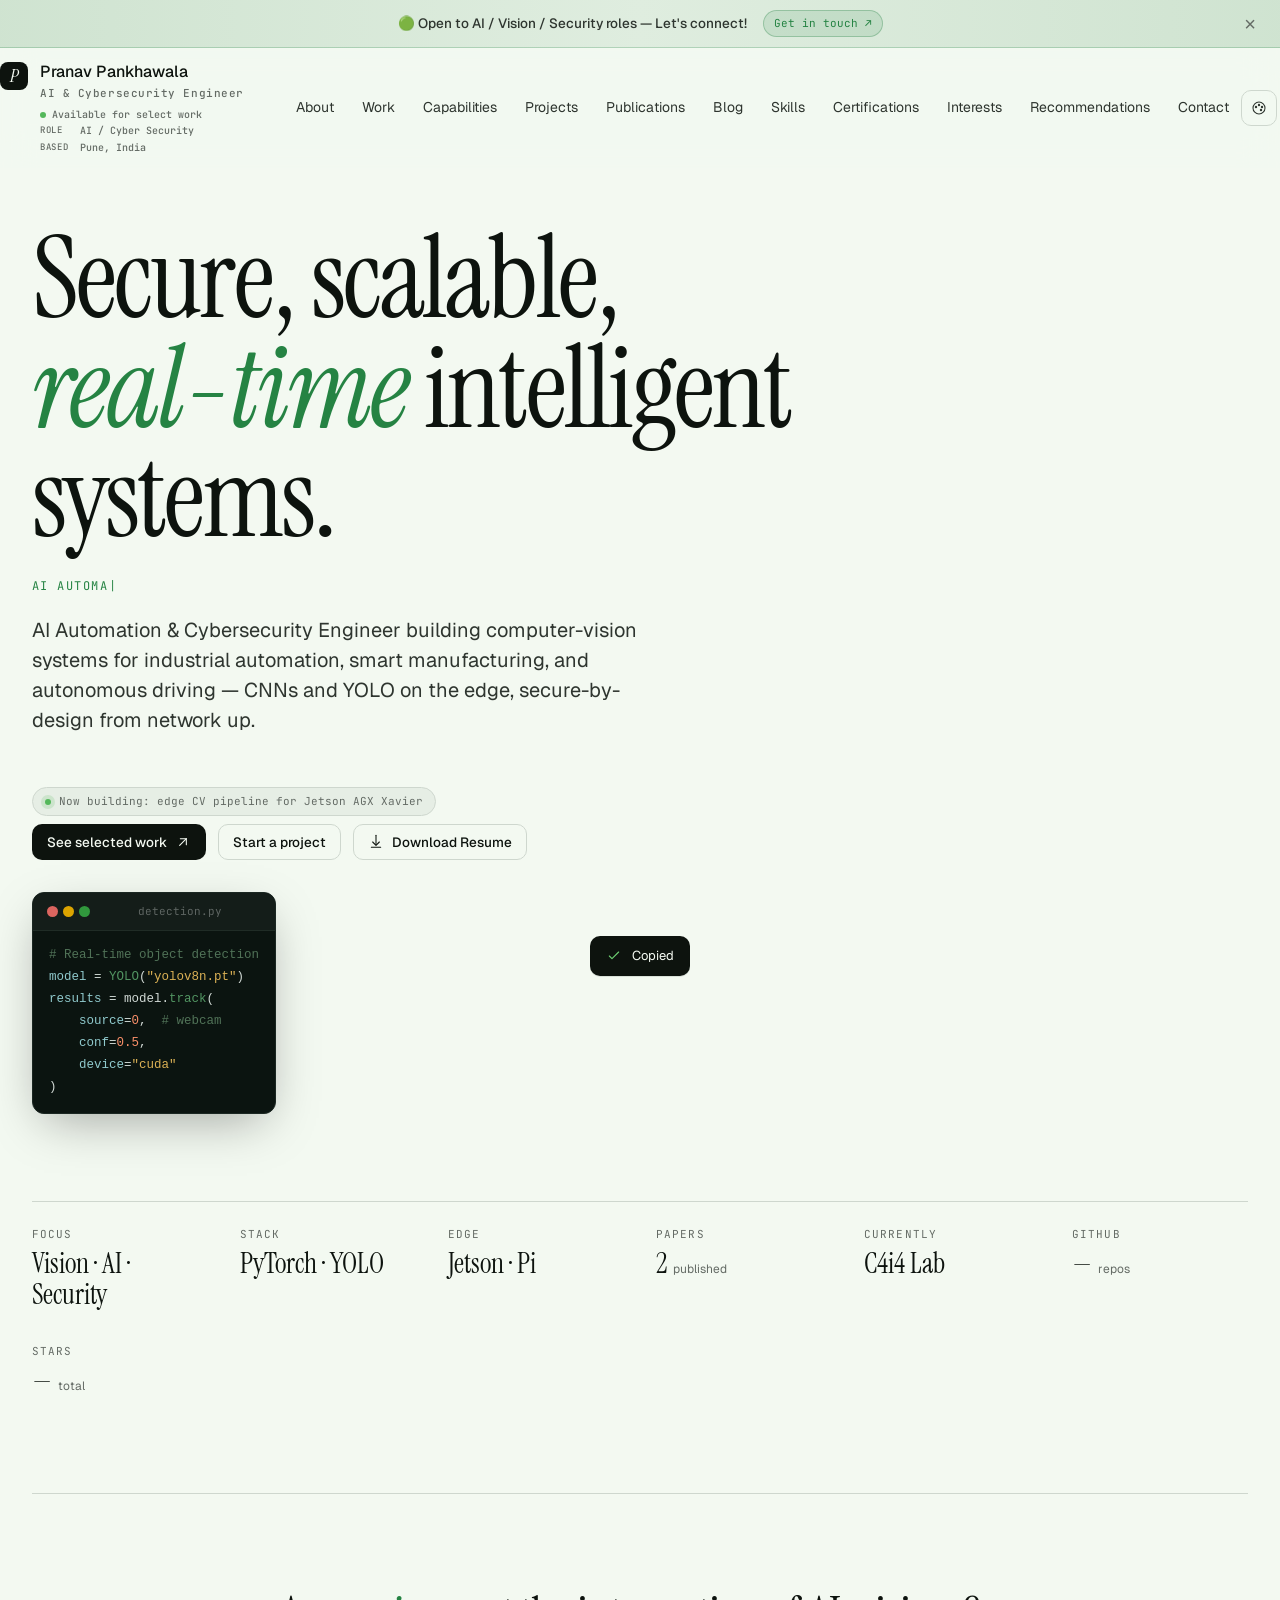
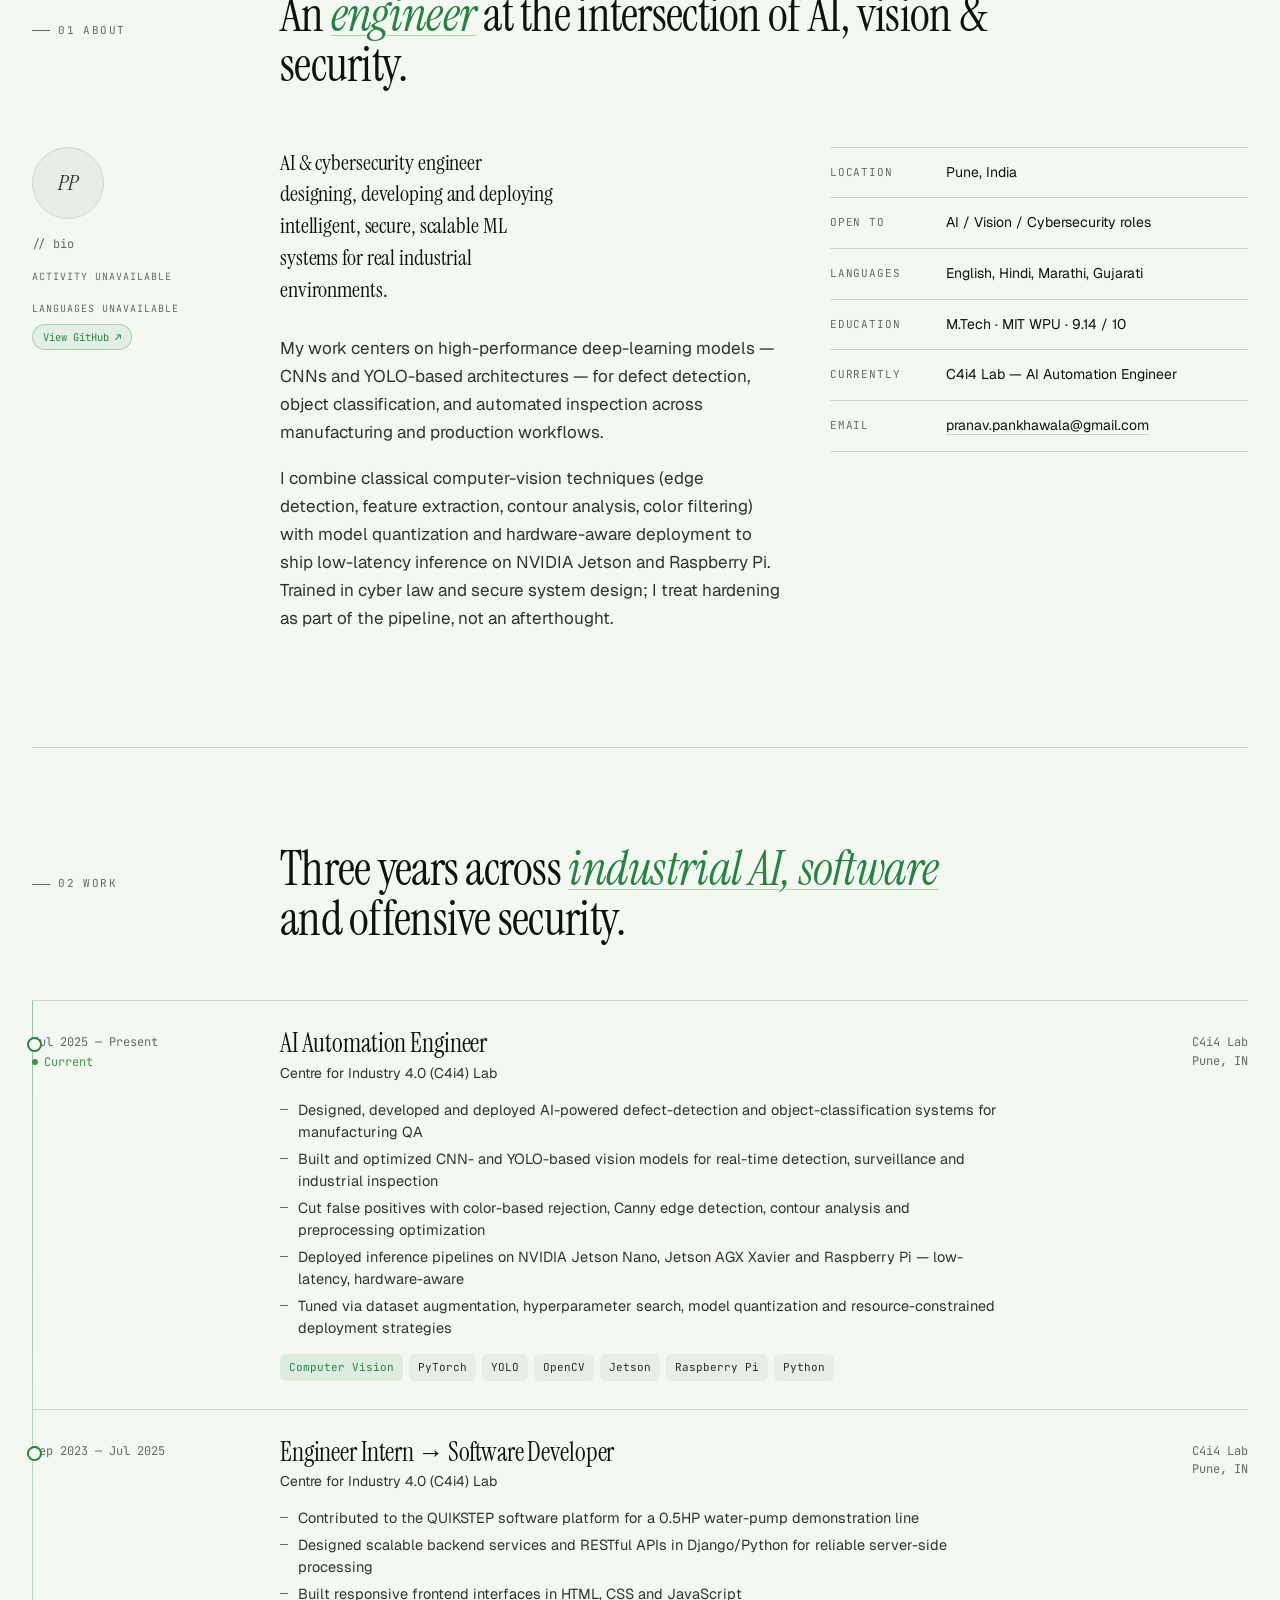
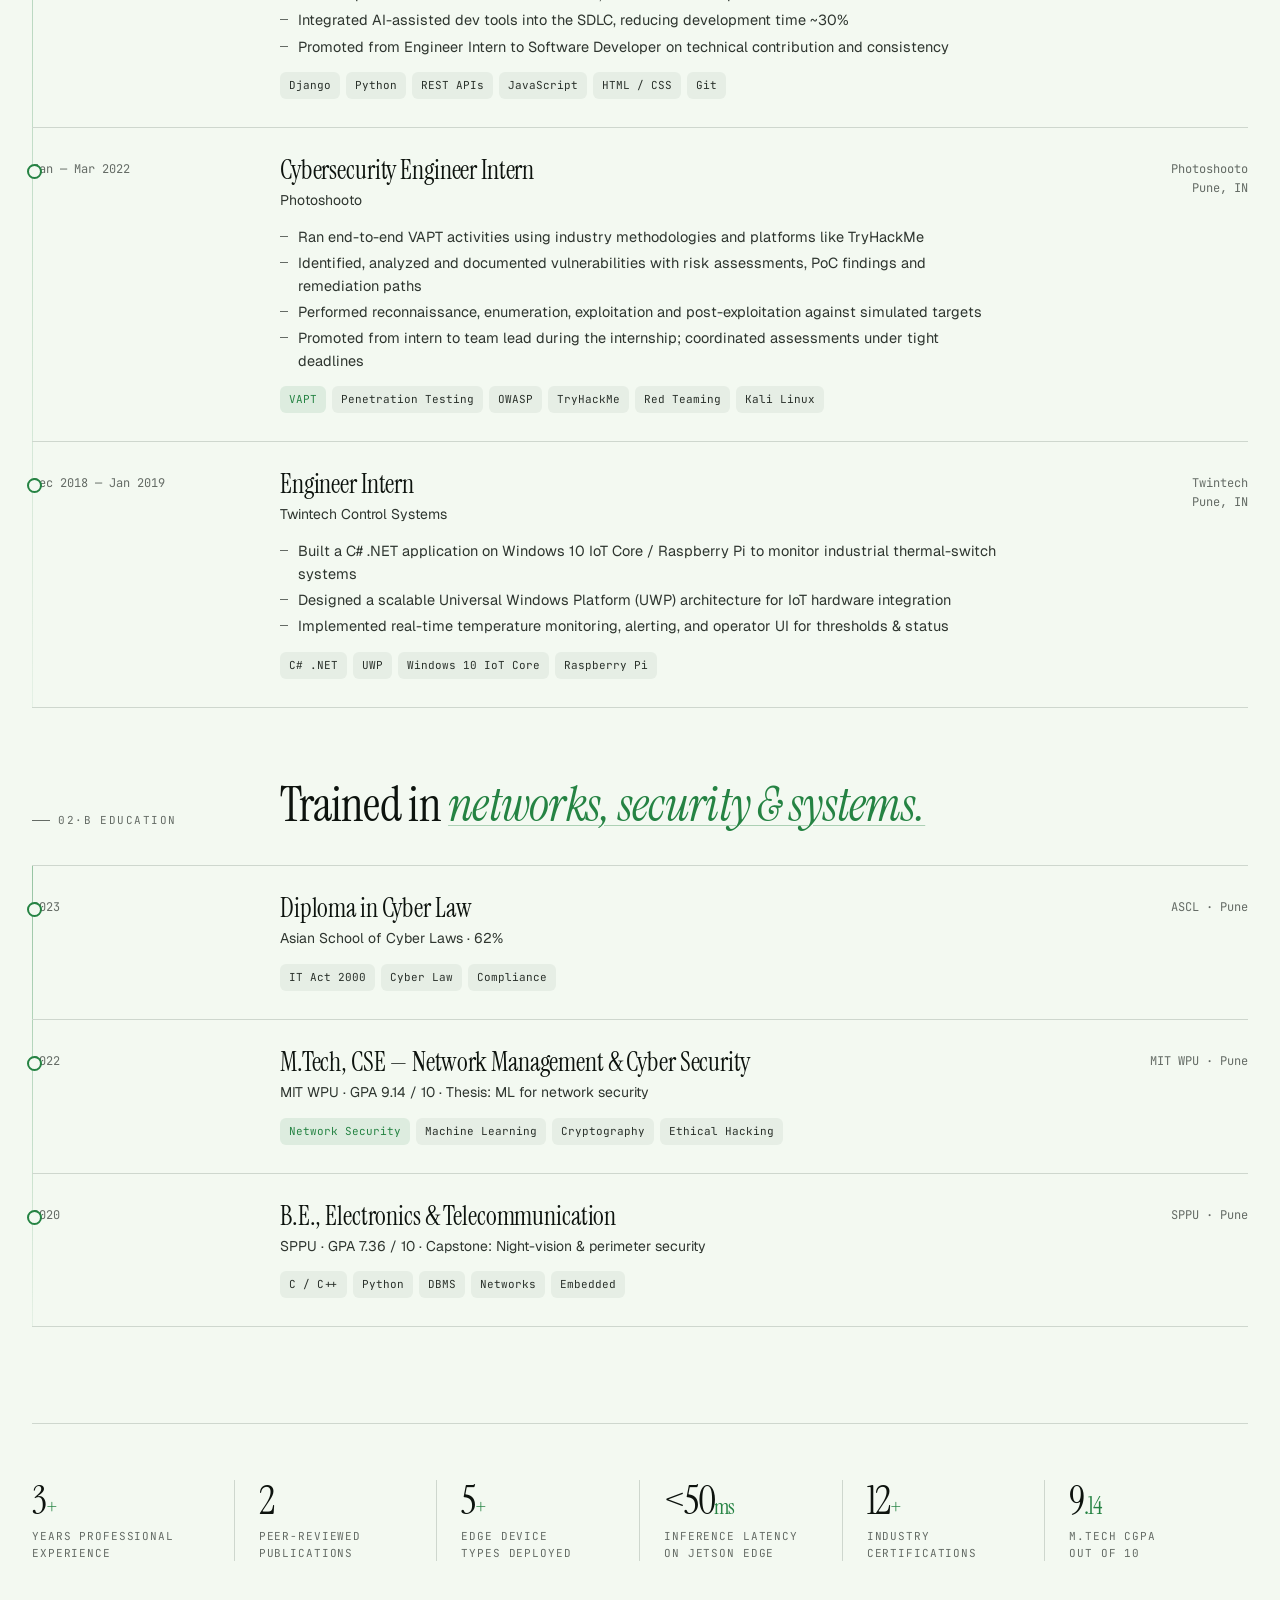
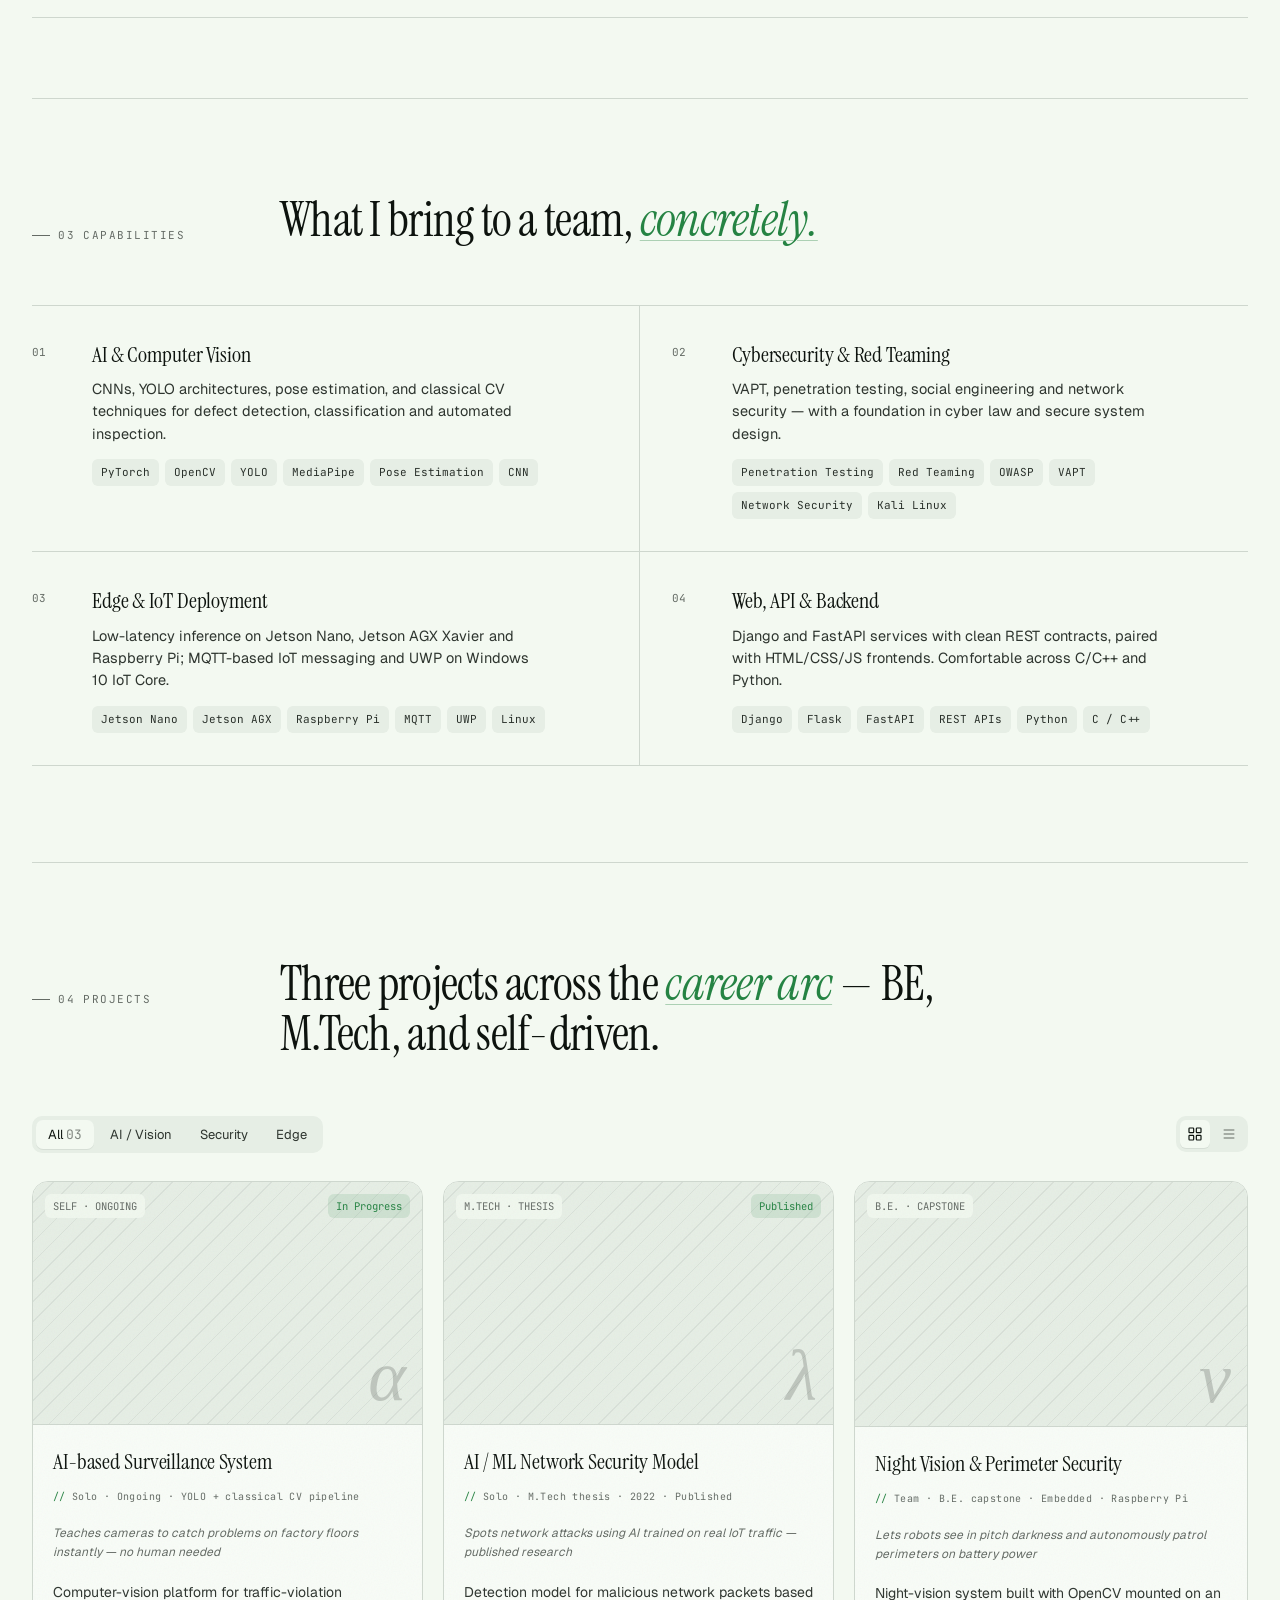
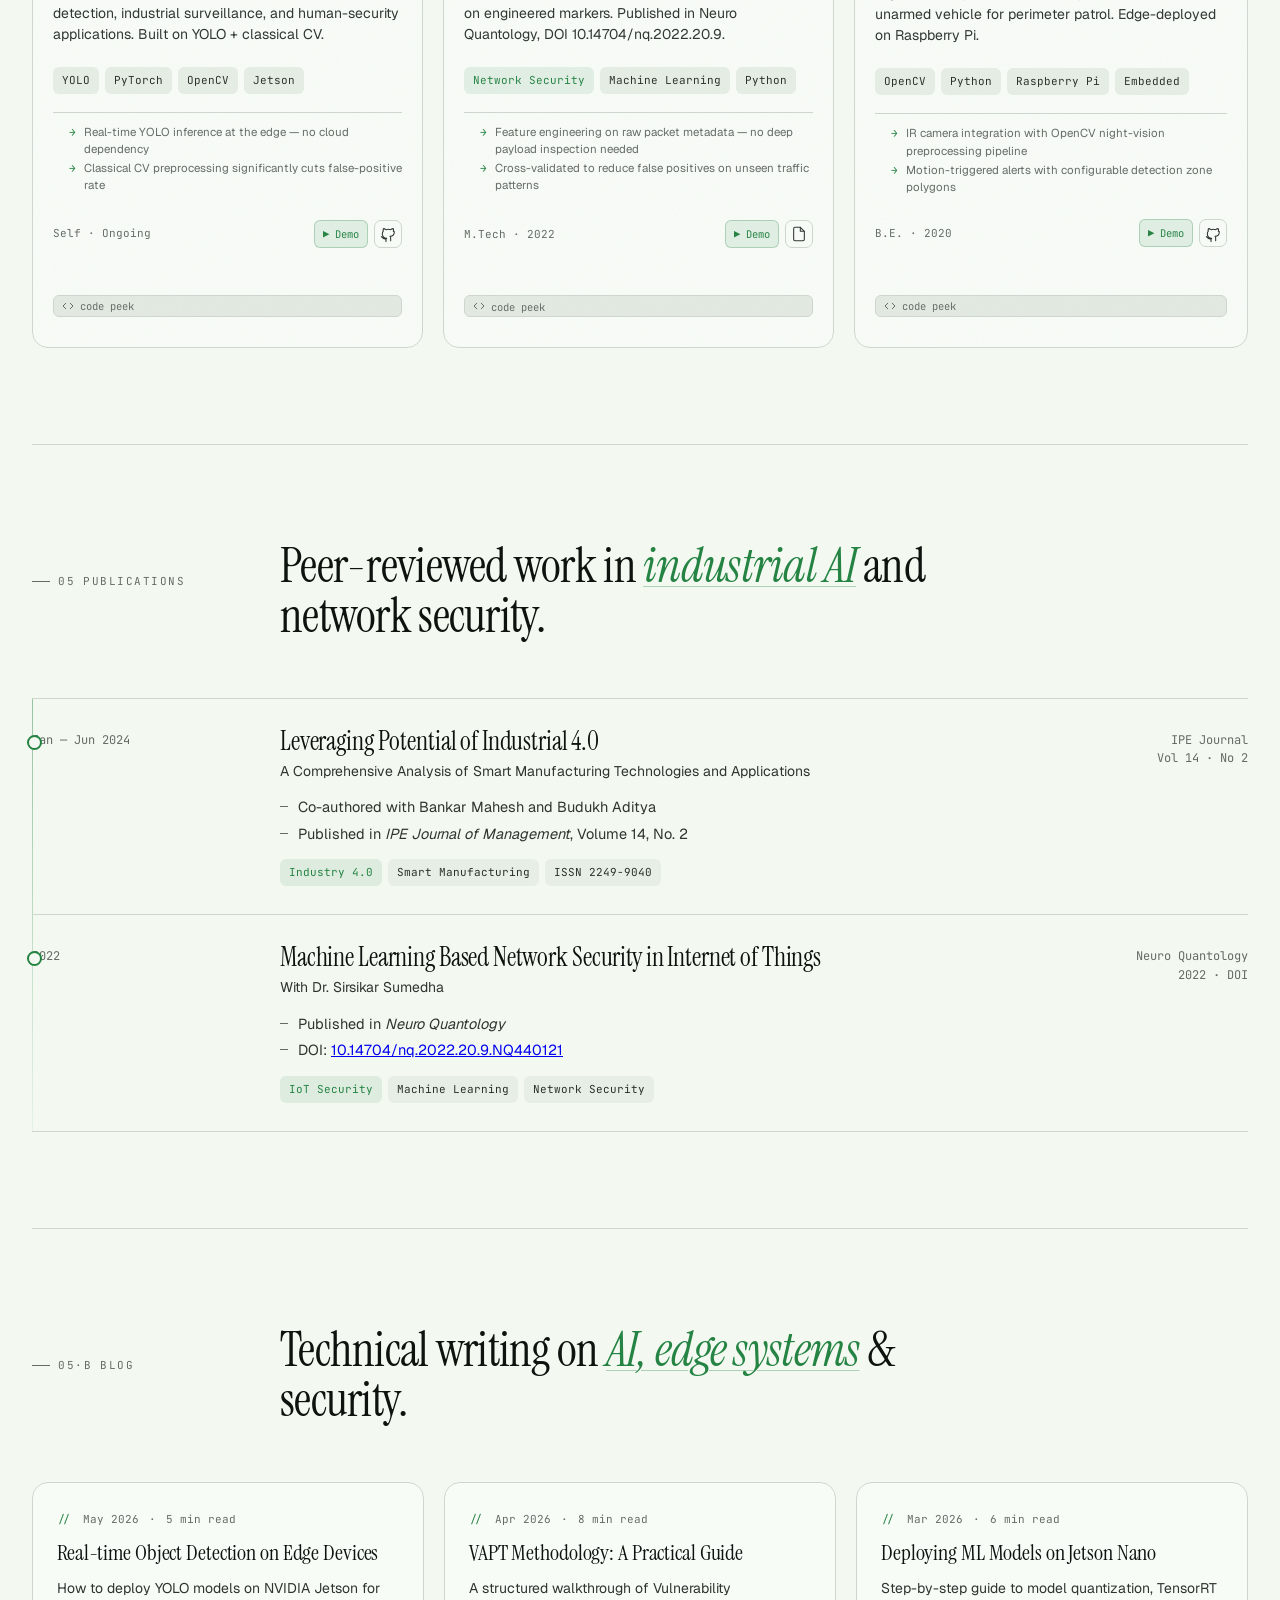
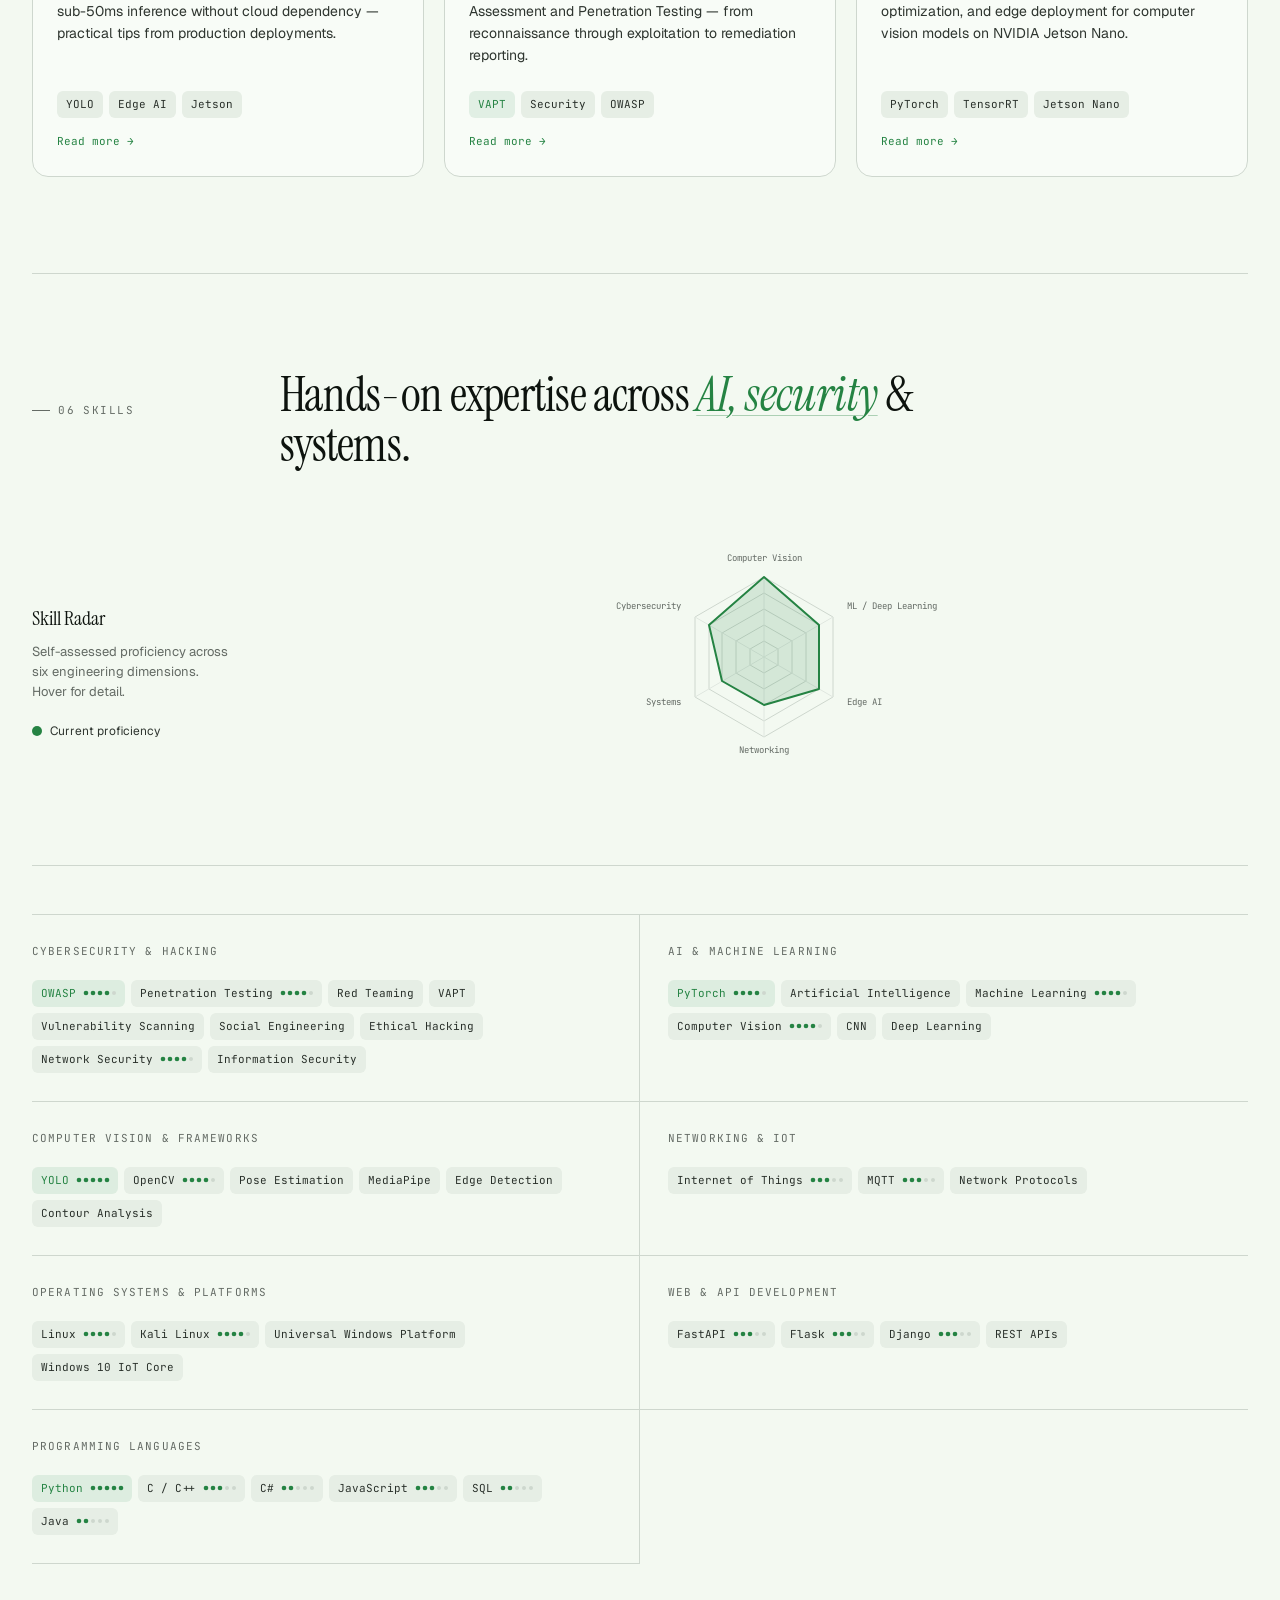
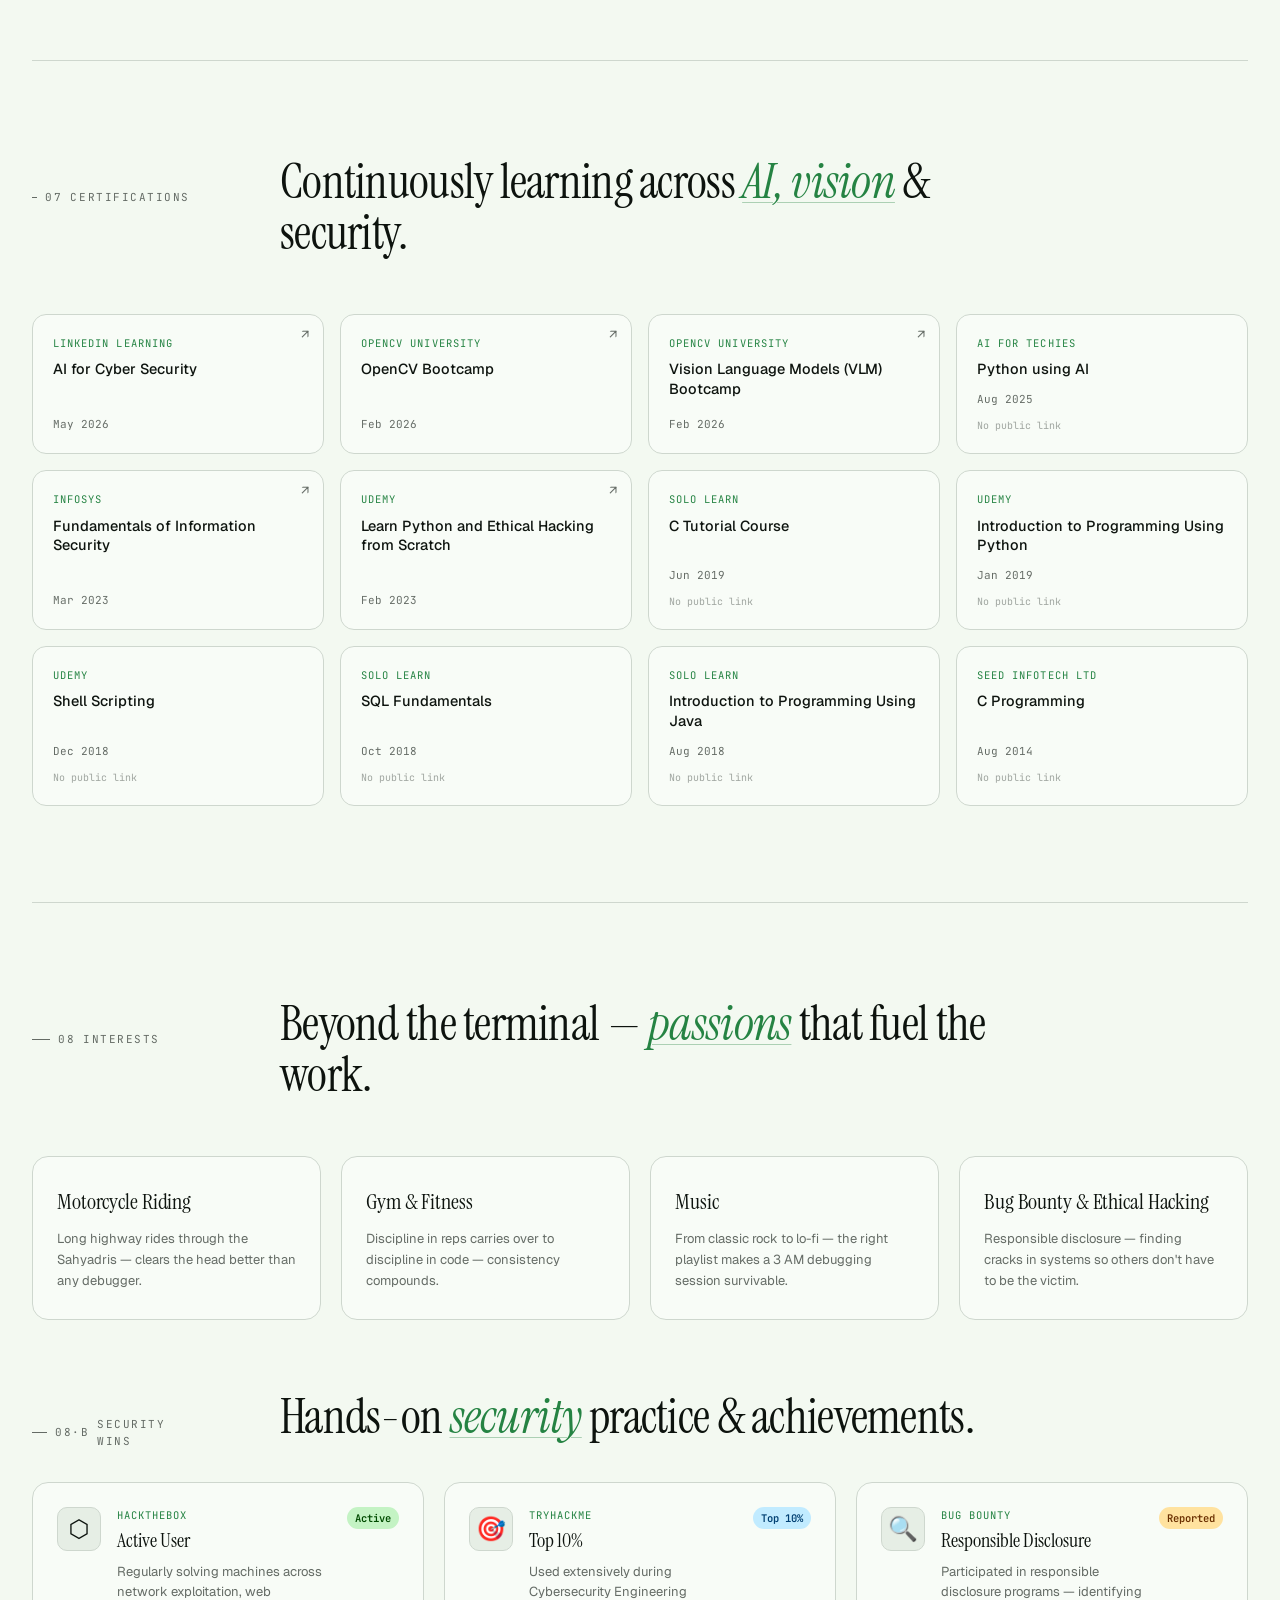
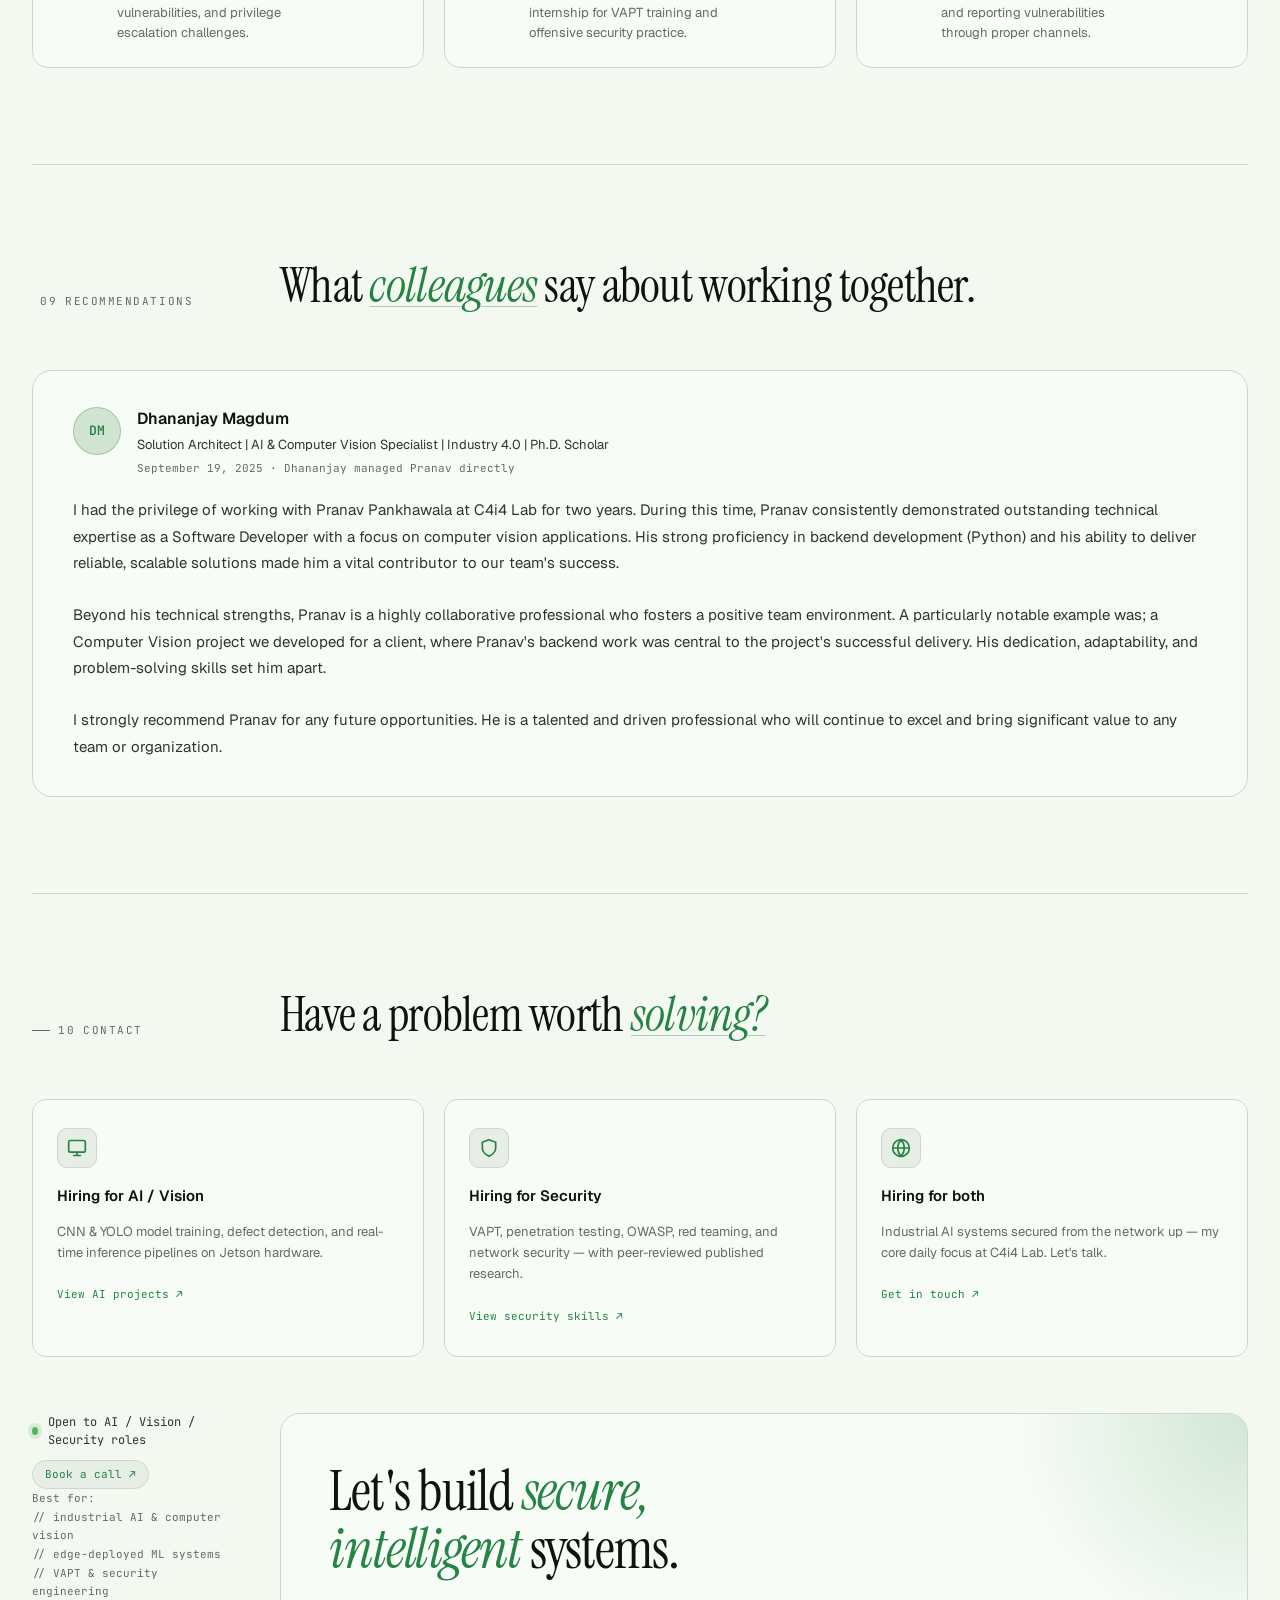
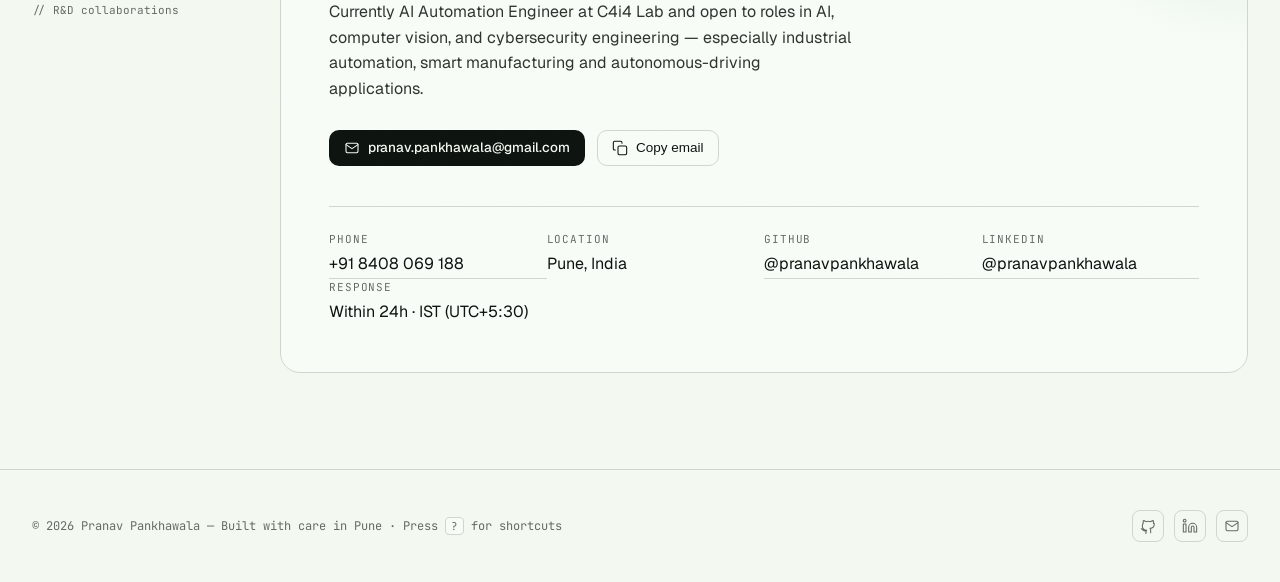
==== commit 77c6e05b: "Quick fixes and structural cleanup from full-site review Quick fixes: - Sync README's file structure" ====
--- a/index.html
+++ b/index.html
@@ -3,7 +3,7 @@
 <head>
 <meta charset="UTF-8" />
 <meta name="viewport" content="width=device-width, initial-scale=1" />
-<title>Pranav Pankhawala — AI Automation & Cybersecurity Engineer</title>
+<title>Pranav Pankhawala — AI Automation &amp; Cybersecurity Engineer</title>
 <meta name="description" content="Pranav Pankhawala — AI automation & cybersecurity engineer building secure, real-time computer-vision systems for industrial environments." />
 <meta property="og:type" content="website" />
 <meta property="og:url" content="https://pranavpankhawala.github.io" />
@@ -16,6 +16,7 @@
 <meta name="twitter:image" content="https://pranavpankhawala.github.io/og-image.svg" />
 
 <link rel="icon" href="favicon.svg" type="image/svg+xml" />
+<link rel="apple-touch-icon" href="apple-touch-icon.png" />
 <link rel="manifest" href="manifest.json" />
 <link rel="canonical" href="https://pranavpankhawala.github.io/" />
 <meta name="theme-color" content="#4a8a5e" />
@@ -70,7 +71,7 @@
 <div id="scroll-progress"></div>
 
 <!-- NAV -->
-<nav class="nav" id="nav">
+<nav class="nav" id="nav" aria-label="Primary">
   <div class="shell nav-inner">
     <a href="#top" class="brand" aria-label="Home">
       <span class="brand-mark">P</span>
@@ -115,7 +116,7 @@
         <div class="pal-pop" id="palPop" role="menu">
           <div class="pal-head">
             <span class="t">Theme</span>
-            <span class="k">7 palettes</span>
+            <span class="k">8 palettes</span>
           </div>
           <div class="pal-grid">
             <button class="pal-opt active" data-pal="forest" style="--sw-bg:oklch(0.975 0.012 140);--sw-accent:oklch(0.54 0.13 150)"><span class="pal-swatch"></span>Forest</button>
@@ -216,7 +217,7 @@
         <h2>An <em>engineer</em> at the intersection of AI, vision &amp; security.</h2>
       </div>
       <div class="about-grid reveal">
-        <aside class="about-side">
+        <aside class="about-side" aria-label="Profile summary">
           <div class="about-avatar">PP</div>
           <div>// bio</div>
           <div class="contrib-wrap" id="contribWrap"><div class="gh-skeleton"><div class="gh-skeleton-title skeleton"></div><div class="gh-skeleton-pills"><div class="gh-skeleton-pill skeleton" style="width:64px"></div><div class="gh-skeleton-pill skeleton" style="width:72px"></div><div class="gh-skeleton-pill skeleton" style="width:56px"></div></div></div></div>
@@ -499,7 +500,7 @@
           <button role="tab" aria-selected="false" data-filter="security">Security</button>
           <button role="tab" aria-selected="false" data-filter="edge">Edge</button>
         </div>
-        <div class="viewtoggle" aria-label="View toggle">
+        <div class="viewtoggle" role="group" aria-label="View toggle">
           <button id="viewGrid" class="active" aria-label="Grid view">
             <svg viewBox="0 0 24 24" fill="none" stroke="currentColor" stroke-width="1.8"><rect x="3" y="3" width="7" height="7" rx="1"/><rect x="14" y="3" width="7" height="7" rx="1"/><rect x="3" y="14" width="7" height="7" rx="1"/><rect x="14" y="14" width="7" height="7" rx="1"/></svg>
           </button>
@@ -733,7 +734,7 @@
           </div>
         </div>
         <div class="radar-svg-wrap">
-          <svg class="radar-svg" viewBox="-60 -30 320 290" xmlns="http://www.w3.org/2000/svg" aria-label="Skill proficiency radar chart">
+          <svg class="radar-svg" viewBox="-60 -30 320 290" xmlns="http://www.w3.org/2000/svg" role="img" aria-label="Skill proficiency radar chart">
             <!-- Grid hexagons -->
             <polygon class="radar-grid" points="100,20 169,60 169,140 100,180 31,140 31,60"/>
             <polygon class="radar-grid" points="100,36 155,68 155,132 100,164 45,132 45,68"/>
@@ -865,6 +866,7 @@
           <div class="cert-card-platform">AI for Techies</div>
           <div class="cert-card-name">Python using AI</div>
           <div class="cert-card-date">Aug 2025</div>
+          <div class="cert-card-nolink">No public link</div>
         </div>
         <a class="cert-card" href="https://infyspringboard.onwingspan.com/public-assets/infosysheadstart/cert/lex_auth_01263916424608972842_shared/1-a44c392e-f3b3-4482-b479-7126847945e5.pdf" target="_blank" rel="noopener noreferrer" data-tooltip="CIA triad, risk management, encryption standards, access control, and compliance frameworks for enterprise security">
           <div class="cert-card-platform">Infosys</div>
@@ -882,31 +884,37 @@
           <div class="cert-card-platform">Solo Learn</div>
           <div class="cert-card-name">C Tutorial Course</div>
           <div class="cert-card-date">Jun 2019</div>
+          <div class="cert-card-nolink">No public link</div>
         </div>
         <div class="cert-card">
           <div class="cert-card-platform">Udemy</div>
           <div class="cert-card-name">Introduction to Programming Using Python</div>
           <div class="cert-card-date">Jan 2019</div>
+          <div class="cert-card-nolink">No public link</div>
         </div>
         <div class="cert-card">
           <div class="cert-card-platform">Udemy</div>
           <div class="cert-card-name">Shell Scripting</div>
           <div class="cert-card-date">Dec 2018</div>
+          <div class="cert-card-nolink">No public link</div>
         </div>
         <div class="cert-card">
           <div class="cert-card-platform">Solo Learn</div>
           <div class="cert-card-name">SQL Fundamentals</div>
           <div class="cert-card-date">Oct 2018</div>
+          <div class="cert-card-nolink">No public link</div>
         </div>
         <div class="cert-card">
           <div class="cert-card-platform">Solo Learn</div>
           <div class="cert-card-name">Introduction to Programming Using Java</div>
           <div class="cert-card-date">Aug 2018</div>
+          <div class="cert-card-nolink">No public link</div>
         </div>
         <div class="cert-card">
           <div class="cert-card-platform">SEED Infotech Ltd</div>
           <div class="cert-card-name">C Programming</div>
           <div class="cert-card-date">Aug 2014</div>
+          <div class="cert-card-nolink">No public link</div>
         </div>
       </div>
     </section>
@@ -1034,7 +1042,7 @@
         </div>
       </div>
       <div class="contact-grid">
-        <aside class="hero-side reveal" style="padding-top:0">
+        <aside class="hero-side reveal" aria-label="Contact details" style="padding-top:0">
           <div class="status"><span class="dot"></span> Open to AI / Vision / Security roles</div>
           <a href="mailto:pranav.pankhawala@gmail.com?subject=Meeting+Request" class="book-call">Book a call ↗</a>
           <div class="mono" style="font-size:11px;color:var(--ink-3);line-height:1.7">
@@ -1206,6 +1214,7 @@
   </div>
 </div>
 
+<script src="theme.js"></script>
 <script src="index.js"></script>
 </body>
 </html>
--- a/index.css
+++ b/index.css
@@ -871,6 +871,13 @@
   color: var(--ink-3);
   margin-top: 4px;
 }
+.cert-card-nolink {
+  font-family: "JetBrains Mono", monospace;
+  font-size: 10px;
+  color: var(--ink-3);
+  opacity: 0.6;
+  margin-top: 2px;
+}
 @media (max-width: 1080px) { .cert-grid { grid-template-columns: repeat(3, 1fr); } }
 @media (max-width: 720px) { .cert-grid { grid-template-columns: repeat(2, 1fr); } }
 @media (max-width: 480px) { .cert-grid { grid-template-columns: 1fr; } }
@@ -887,7 +894,9 @@
   padding: 28px 24px;
   background: var(--bg-elev);
   display: flex;
-  align-items: center;
+  flex-direction: column;
+  align-items: flex-start;
+  gap: 10px;
   position: relative;
   transition: transform 240ms cubic-bezier(.2,.7,.2,1), box-shadow 240ms ease, border-color 240ms ease;
 }
@@ -898,7 +907,7 @@
   font-size: 22px;
   letter-spacing: -0.005em;
   color: var(--ink);
-  margin: 0 0 10px;
+  margin: 0;
 }
 .hobby-desc {
   font-size: 13px; color: var(--ink-3); margin: 0; line-height: 1.6;
@@ -1558,36 +1567,6 @@
   overflow-x: auto; border: 1px solid var(--rule); white-space: pre;
   tab-size: 2;
 }
-
-/* ---------- Recommendations ---------- */
-.rec-grid {
-  display: grid; grid-template-columns: repeat(3, 1fr); gap: 24px;
-}
-@media (max-width: 1080px) { .rec-grid { grid-template-columns: 1fr 1fr; } }
-@media (max-width: 600px) { .rec-grid { grid-template-columns: 1fr; } }
-.rec-card {
-  background: var(--bg-elev); border: 1px solid var(--rule);
-  border-radius: 14px; padding: 24px; position: relative; overflow: hidden;
-}
-.rec-quote-mark {
-  font-family: "Instrument Serif", serif; font-size: 52px;
-  color: var(--accent); opacity: 0.25; line-height: 0.8;
-  display: block; margin-bottom: 4px;
-}
-.rec-text {
-  font-size: 14px; color: var(--ink-2); line-height: 1.7;
-  font-style: italic; margin-bottom: 20px;
-}
-.rec-author { display: flex; align-items: center; gap: 12px; }
-.rec-avatar {
-  width: 36px; height: 36px; border-radius: 50%;
-  background: var(--chip-bg); border: 1px solid var(--rule);
-  display: grid; place-items: center;
-  font-family: "Instrument Serif", serif; font-style: italic;
-  font-size: 14px; color: var(--ink-2); flex-shrink: 0;
-}
-.rec-name { font-size: 13px; font-weight: 600; color: var(--ink); line-height: 1.3; }
-.rec-role { font-size: 11px; color: var(--ink-3); }
 
 /* ---------- Fit tiles ---------- */
 .fit-tiles {
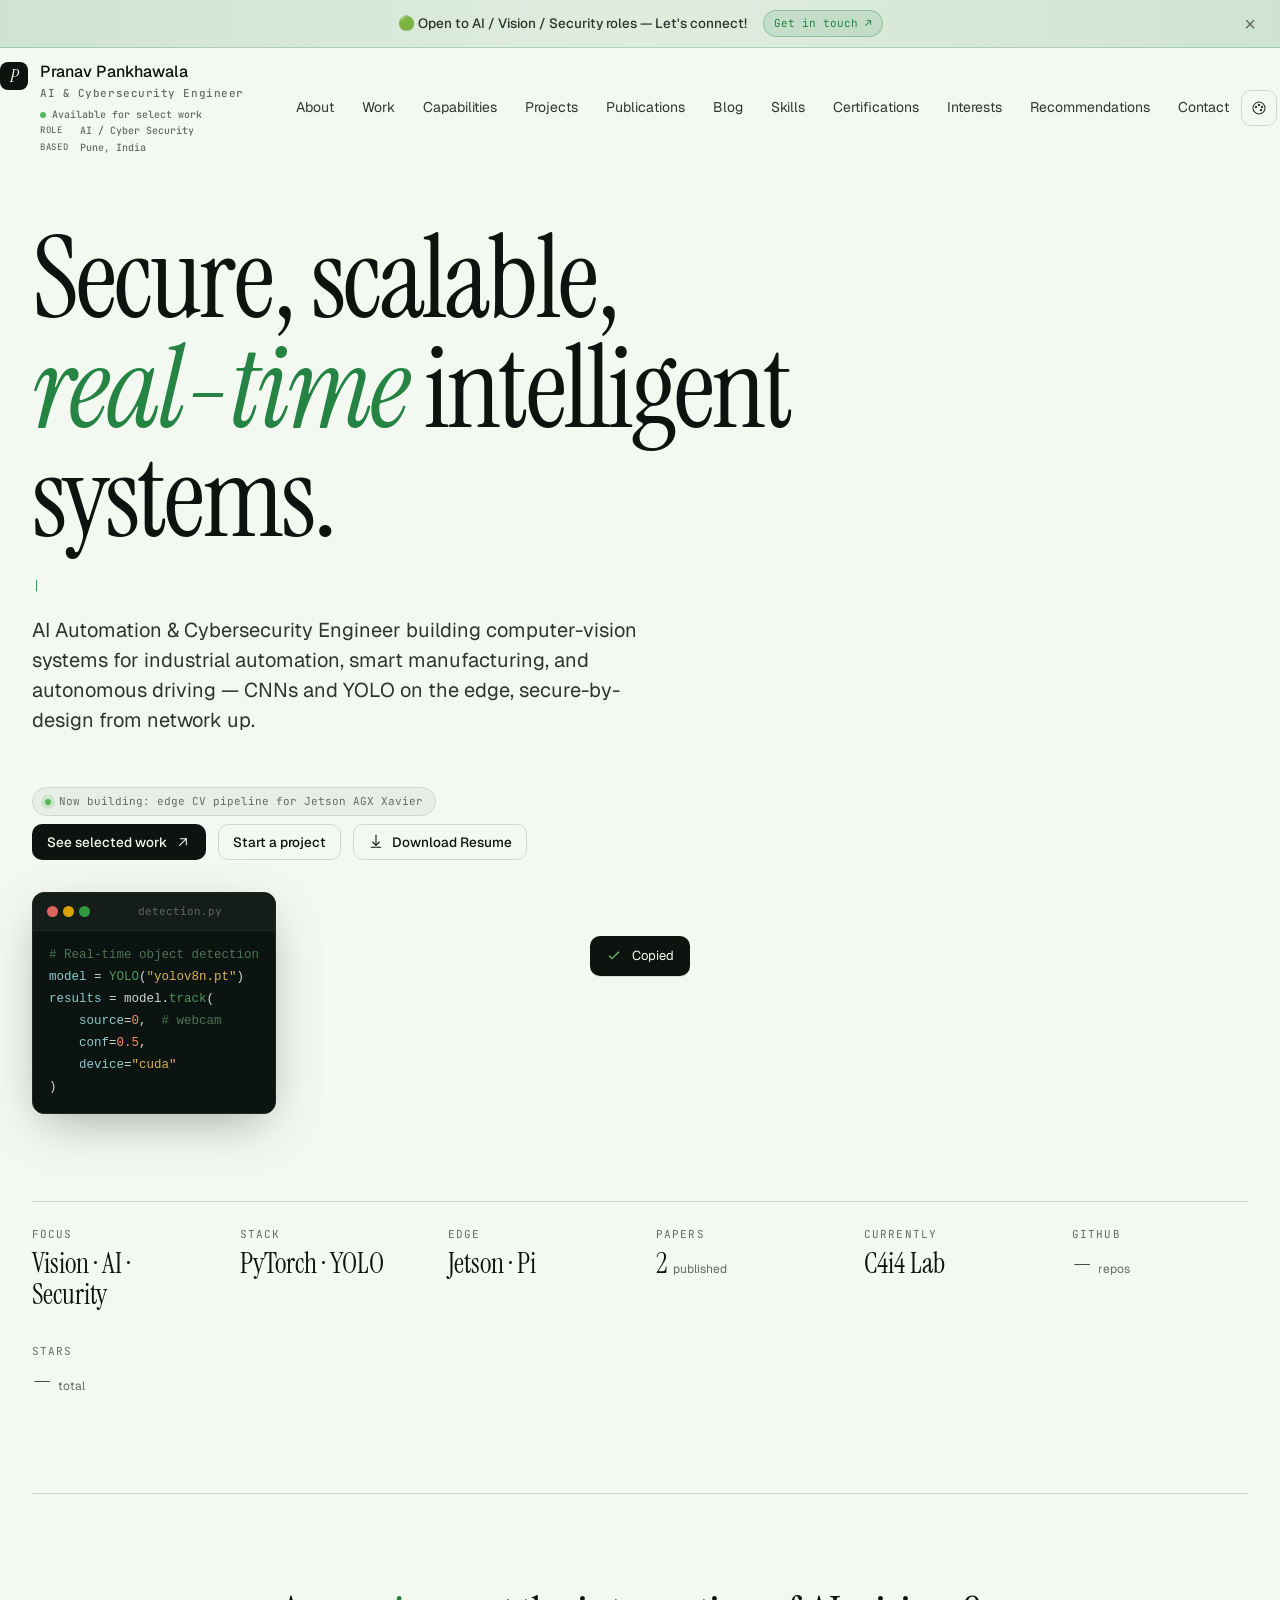
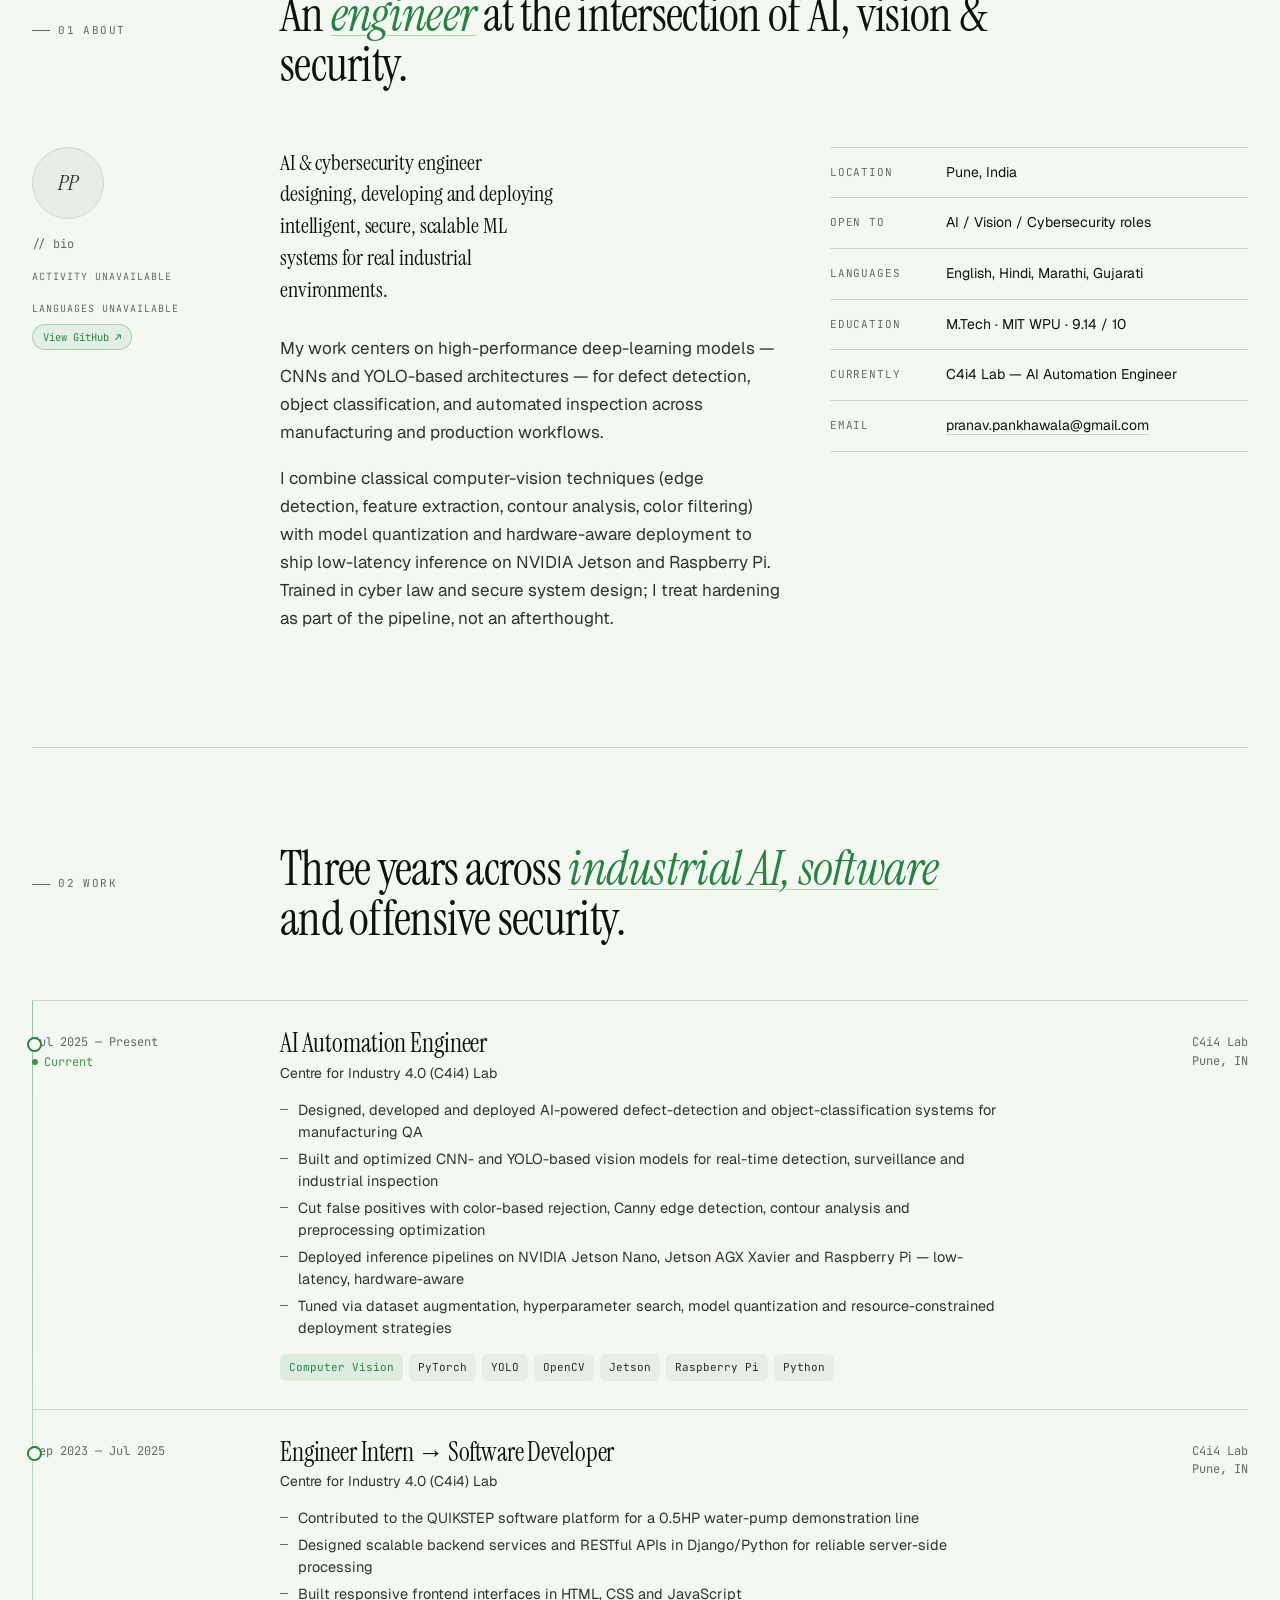
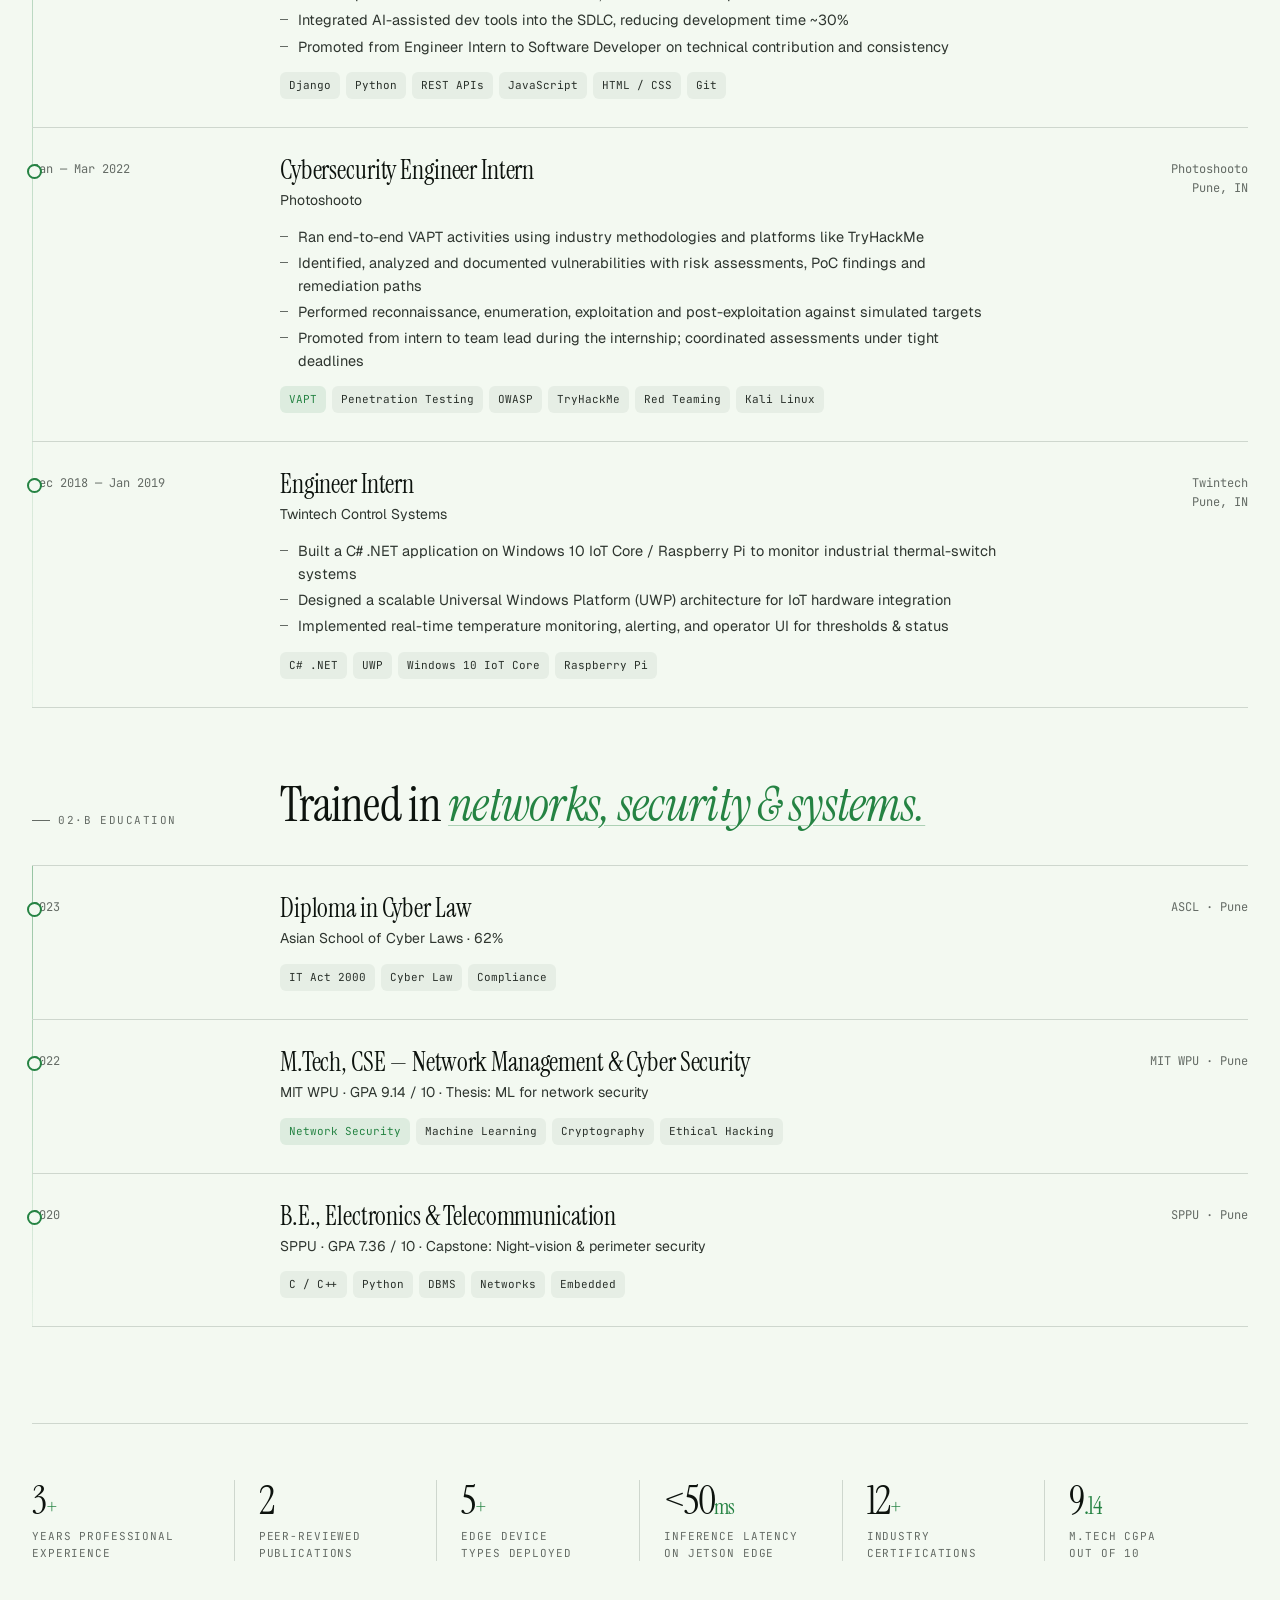
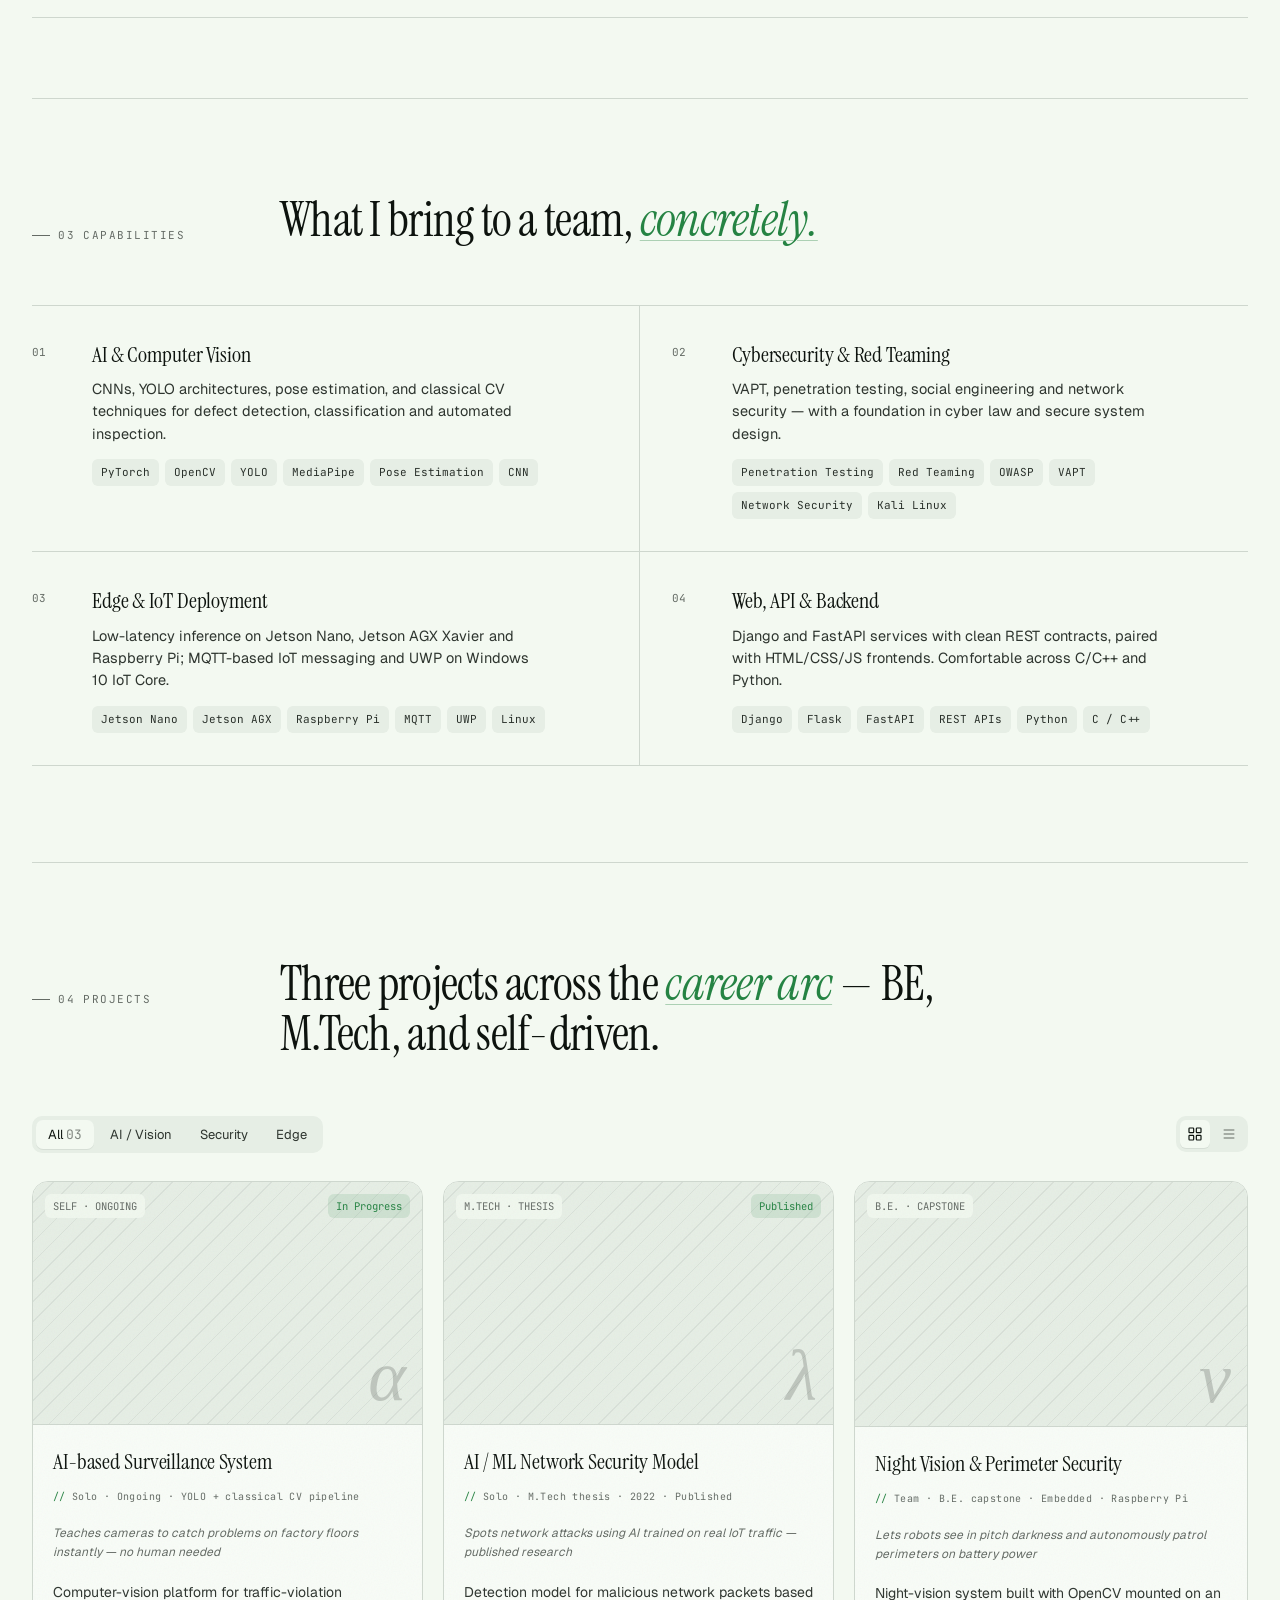
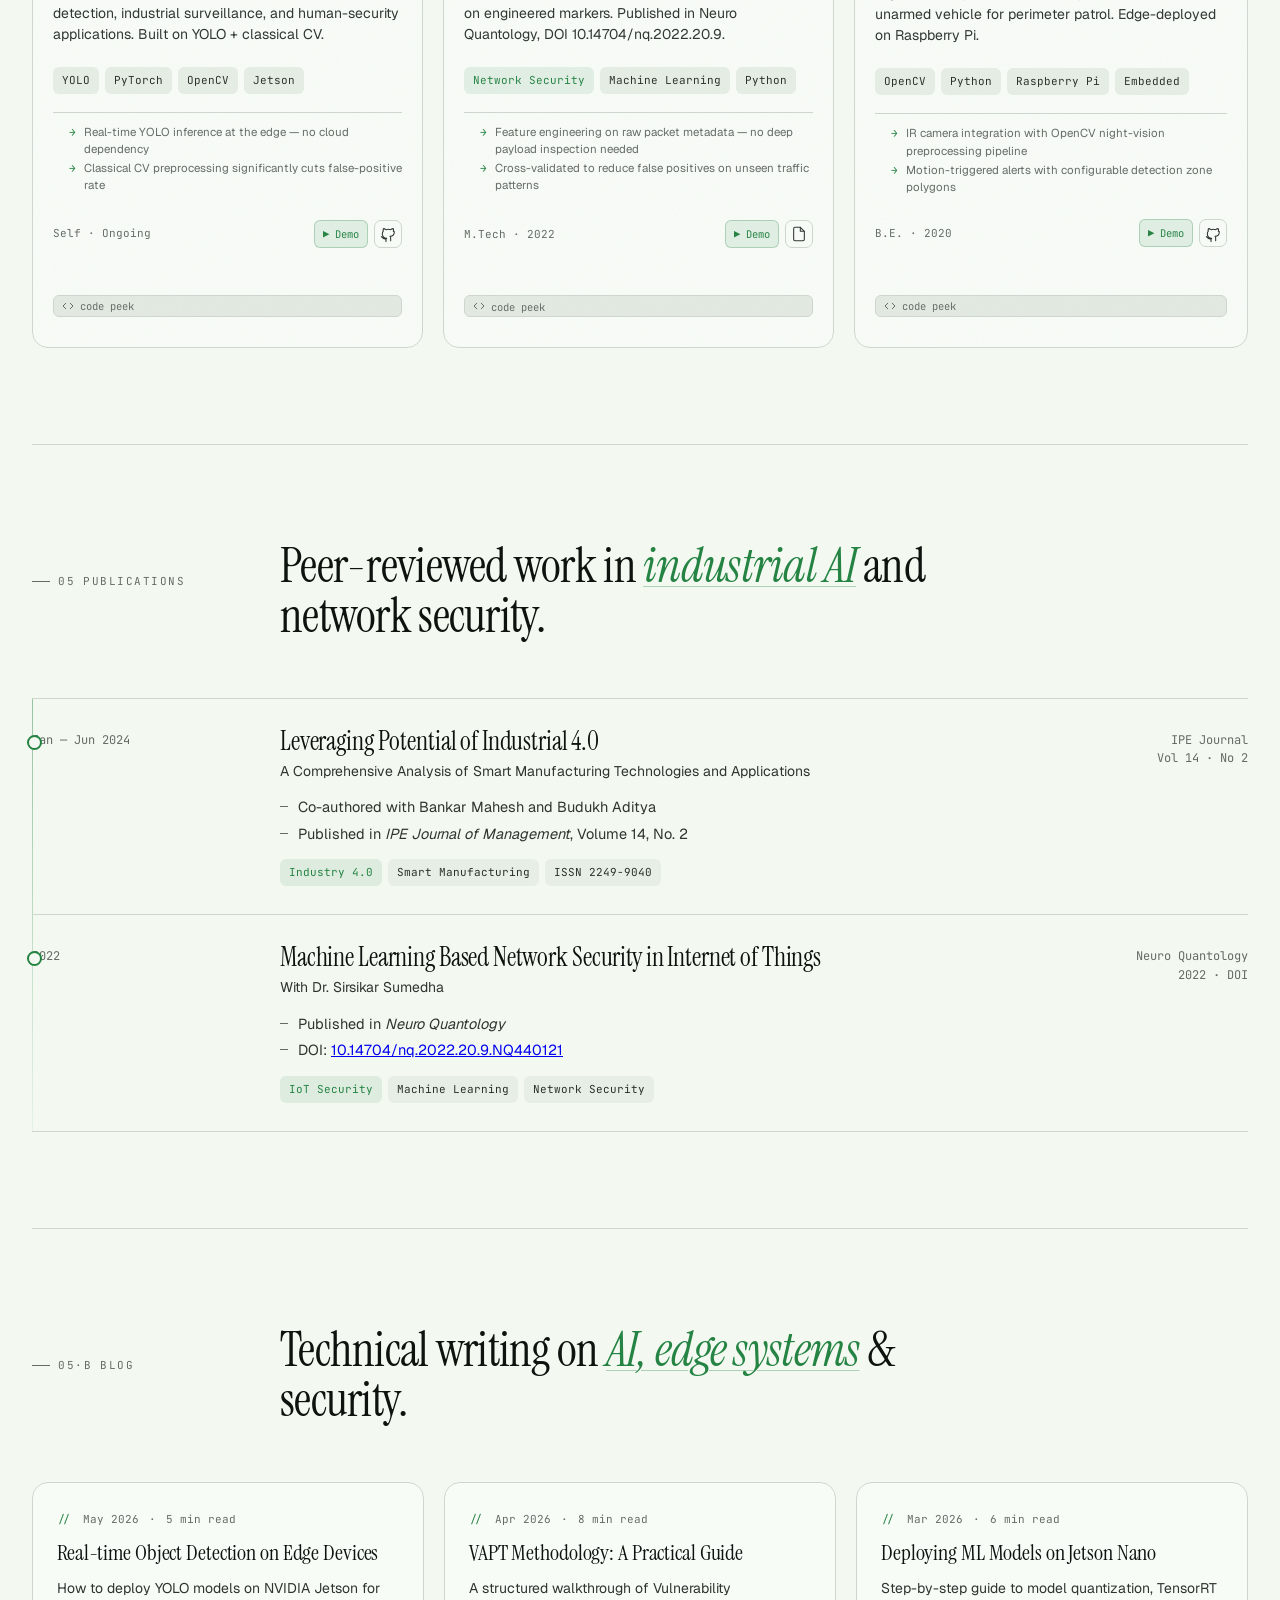
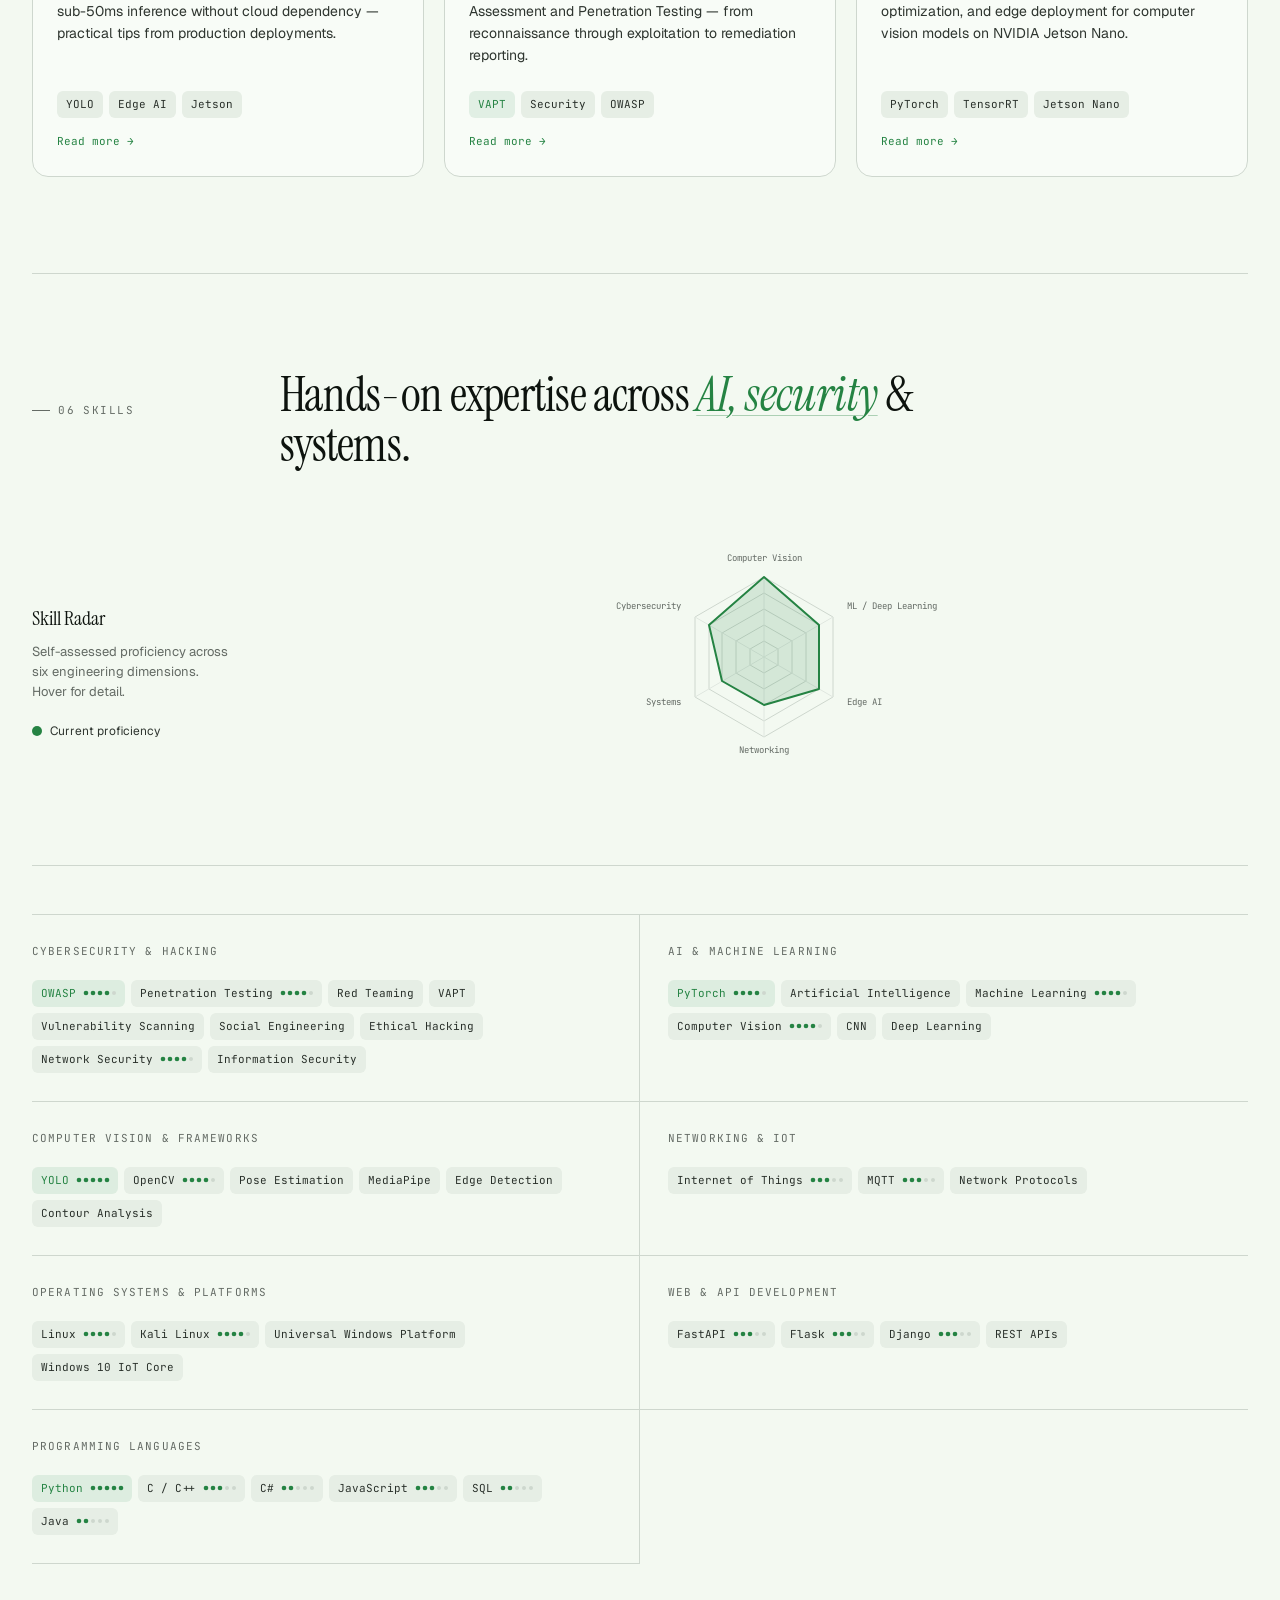
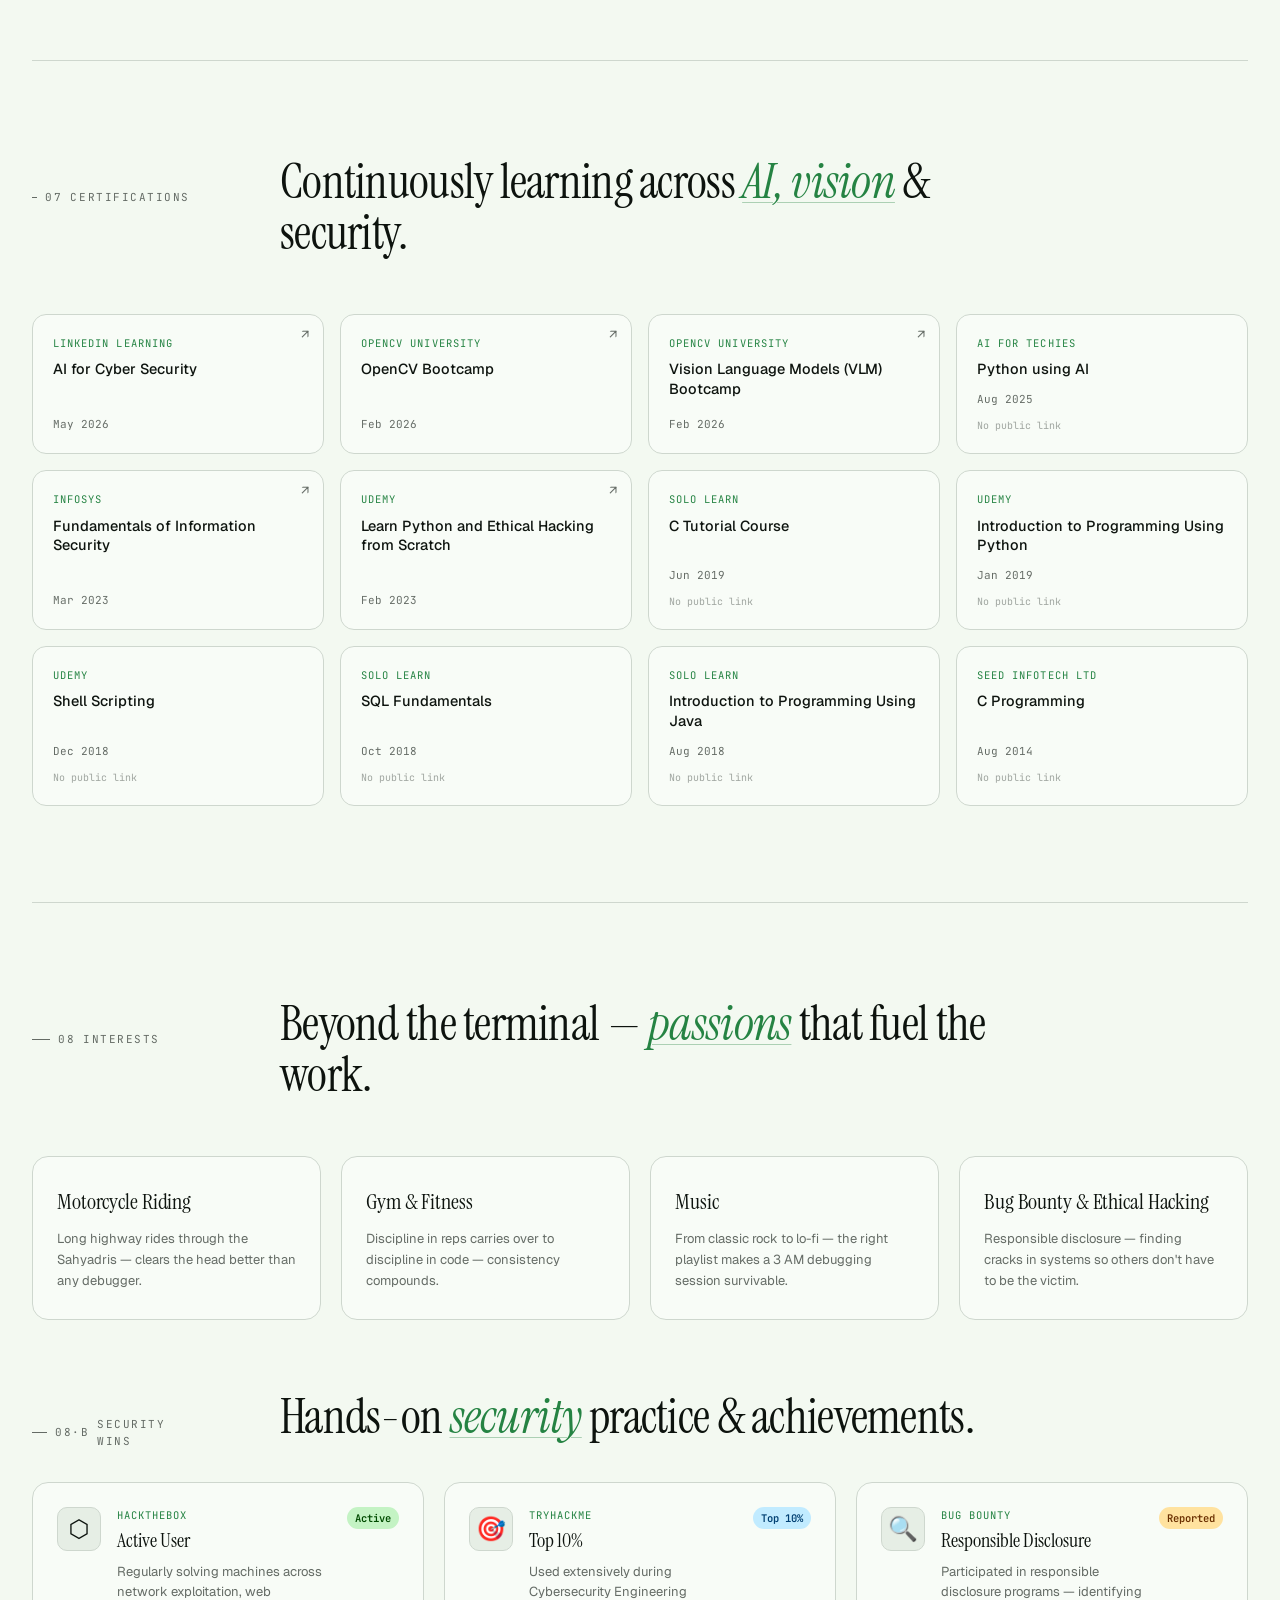
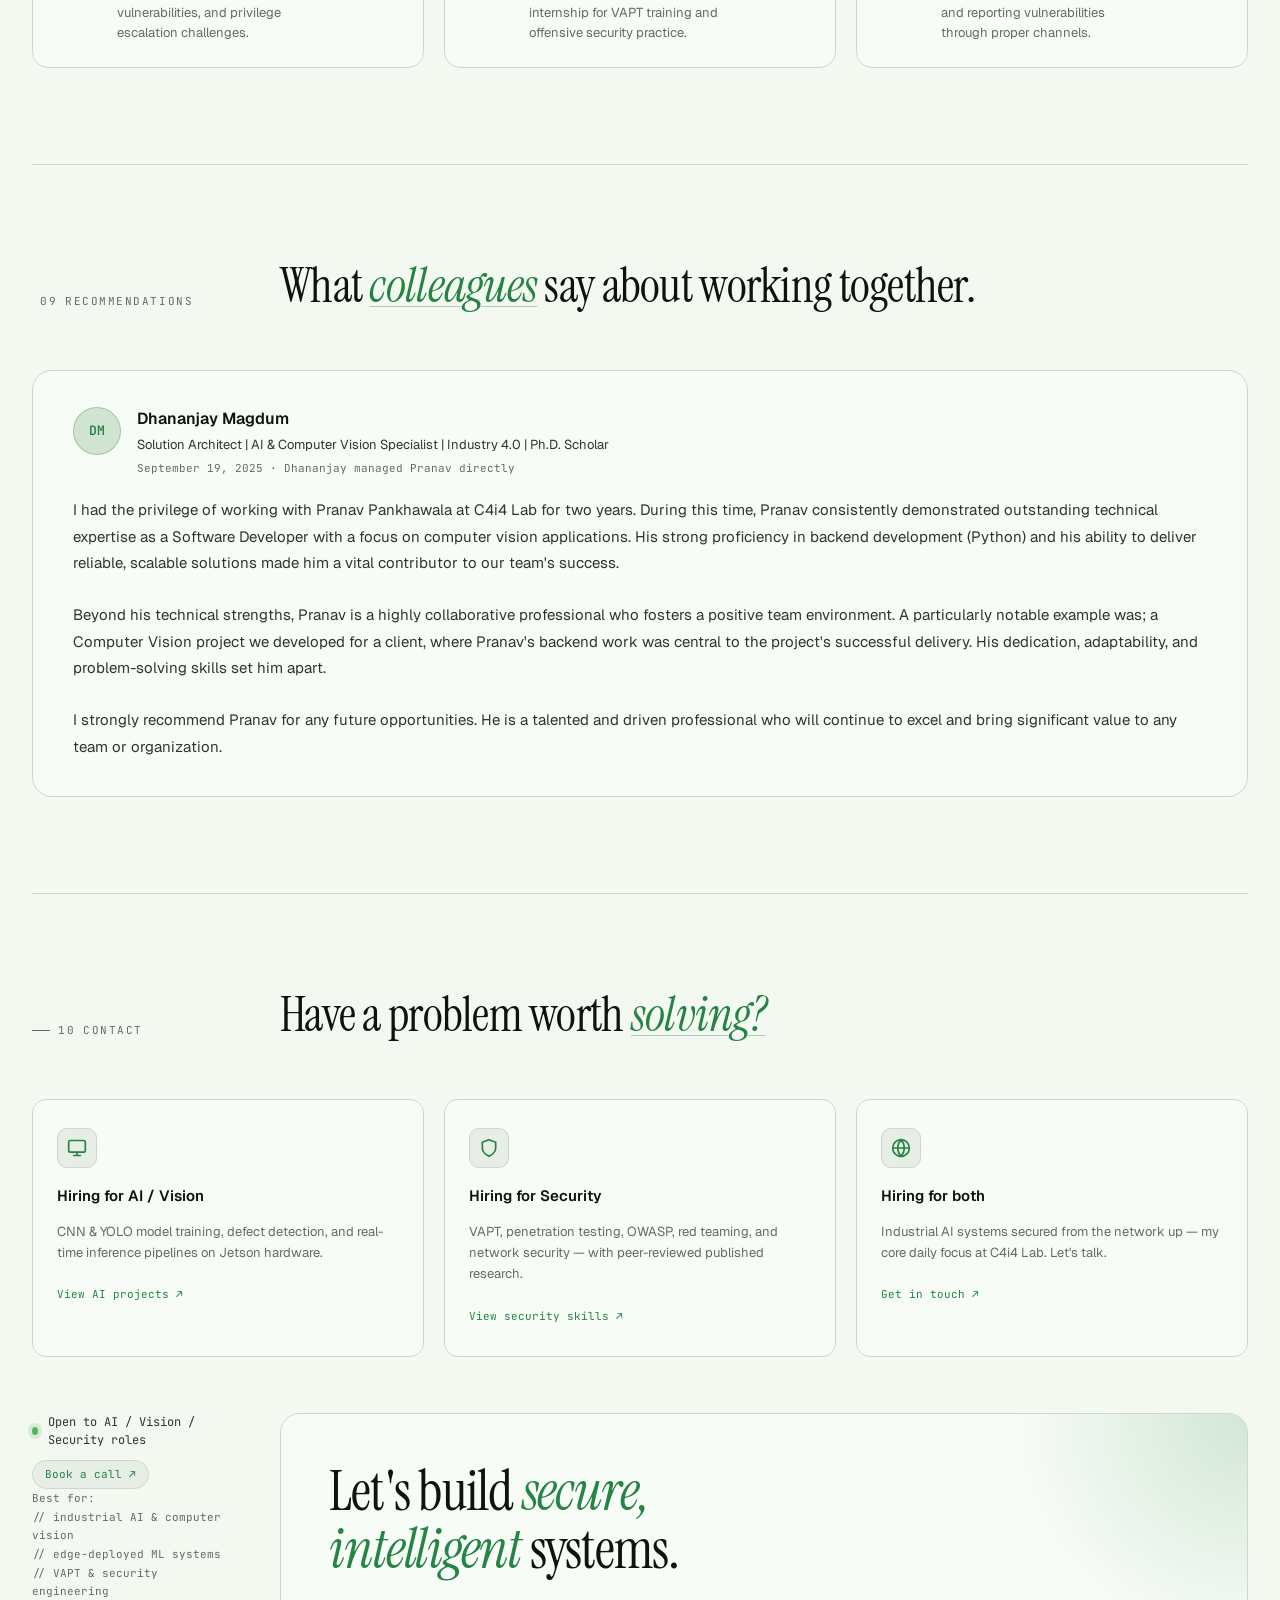
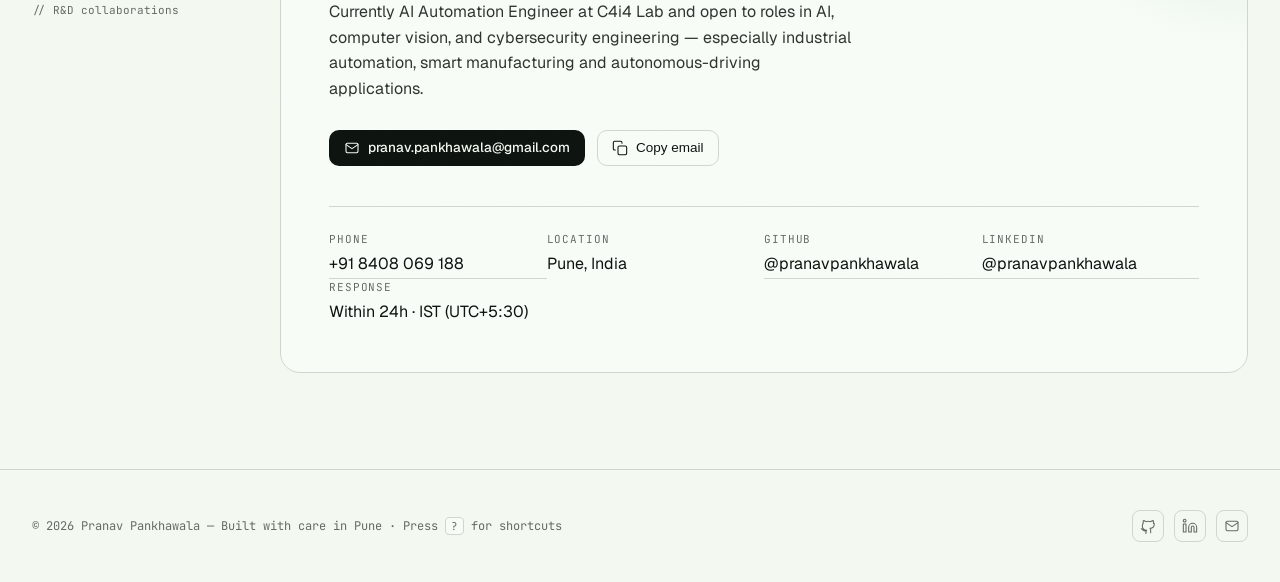
==== commit 7b0d7863: "Fix code-review findings: undeclared global, stale SW cache, a11y gaps, unescaped HTML - index.js: d" ====
--- a/index.html
+++ b/index.html
@@ -141,7 +141,7 @@
         Get in touch
         <svg class="i arrow" viewBox="0 0 24 24" width="14" height="14"><path d="M7 17 17 7"/><path d="M8 7h9v9"/></svg>
       </a>
-      <button class="icon-btn menu-btn" id="menuBtn" aria-label="Menu">
+      <button class="icon-btn menu-btn" id="menuBtn" aria-label="Menu" aria-expanded="false" aria-controls="navLinks">
         <svg class="i" viewBox="0 0 24 24"><path d="M4 6h16M4 12h16M4 18h16"/></svg>
       </button>
     </div>
@@ -1118,7 +1118,7 @@
 
 <!-- Command palette -->
 <div class="cmdk-backdrop" id="cmdk">
-  <div class="cmdk" role="dialog" aria-label="Command palette">
+  <div class="cmdk" role="dialog" aria-modal="true" aria-label="Command palette">
     <div class="cmdk-input">
       <svg class="i" viewBox="0 0 24 24"><circle cx="11" cy="11" r="7"/><path d="m20 20-3.5-3.5"/></svg>
       <input type="text" id="cmdkInput" placeholder="Jump to a section, project, or contact…" autocomplete="off"/>
@@ -1161,7 +1161,7 @@
 
 <!-- Keyboard shortcuts help modal -->
 <div class="help-backdrop" id="helpModal">
-  <div class="help-modal" role="dialog" aria-label="Keyboard shortcuts">
+  <div class="help-modal" role="dialog" aria-modal="true" aria-label="Keyboard shortcuts">
     <div class="help-header">
       <span class="help-title">Keyboard Shortcuts</span>
       <kbd class="help-close-hint">esc</kbd>
@@ -1181,7 +1181,7 @@
 
 <!-- Terminal easter egg -->
 <div class="terminal-backdrop" id="terminalBackdrop">
-  <div class="terminal-win" role="dialog" aria-label="Terminal">
+  <div class="terminal-win" role="dialog" aria-modal="true" aria-label="Terminal">
     <div class="terminal-bar">
       <div class="terminal-dots"><span></span><span></span><span></span></div>
       <span class="terminal-title">pranav@portfolio ~ </span>
@@ -1197,7 +1197,7 @@
 
 <!-- Video Demo Modal -->
 <div class="demo-backdrop" id="demoBackdrop">
-  <div class="demo-modal" role="dialog" aria-label="Project Demo">
+  <div class="demo-modal" role="dialog" aria-modal="true" aria-label="Project Demo">
     <div class="demo-modal-bar">
       <span class="demo-modal-title" id="demoModalTitle">Project Demo</span>
       <button class="icon-btn demo-modal-close" id="demoModalClose" aria-label="Close demo">
@@ -1214,7 +1214,7 @@
   </div>
 </div>
 
-<script src="theme.js"></script>
-<script src="index.js"></script>
+<script src="theme.js?v=1"></script>
+<script src="index.js?v=1"></script>
 </body>
 </html>
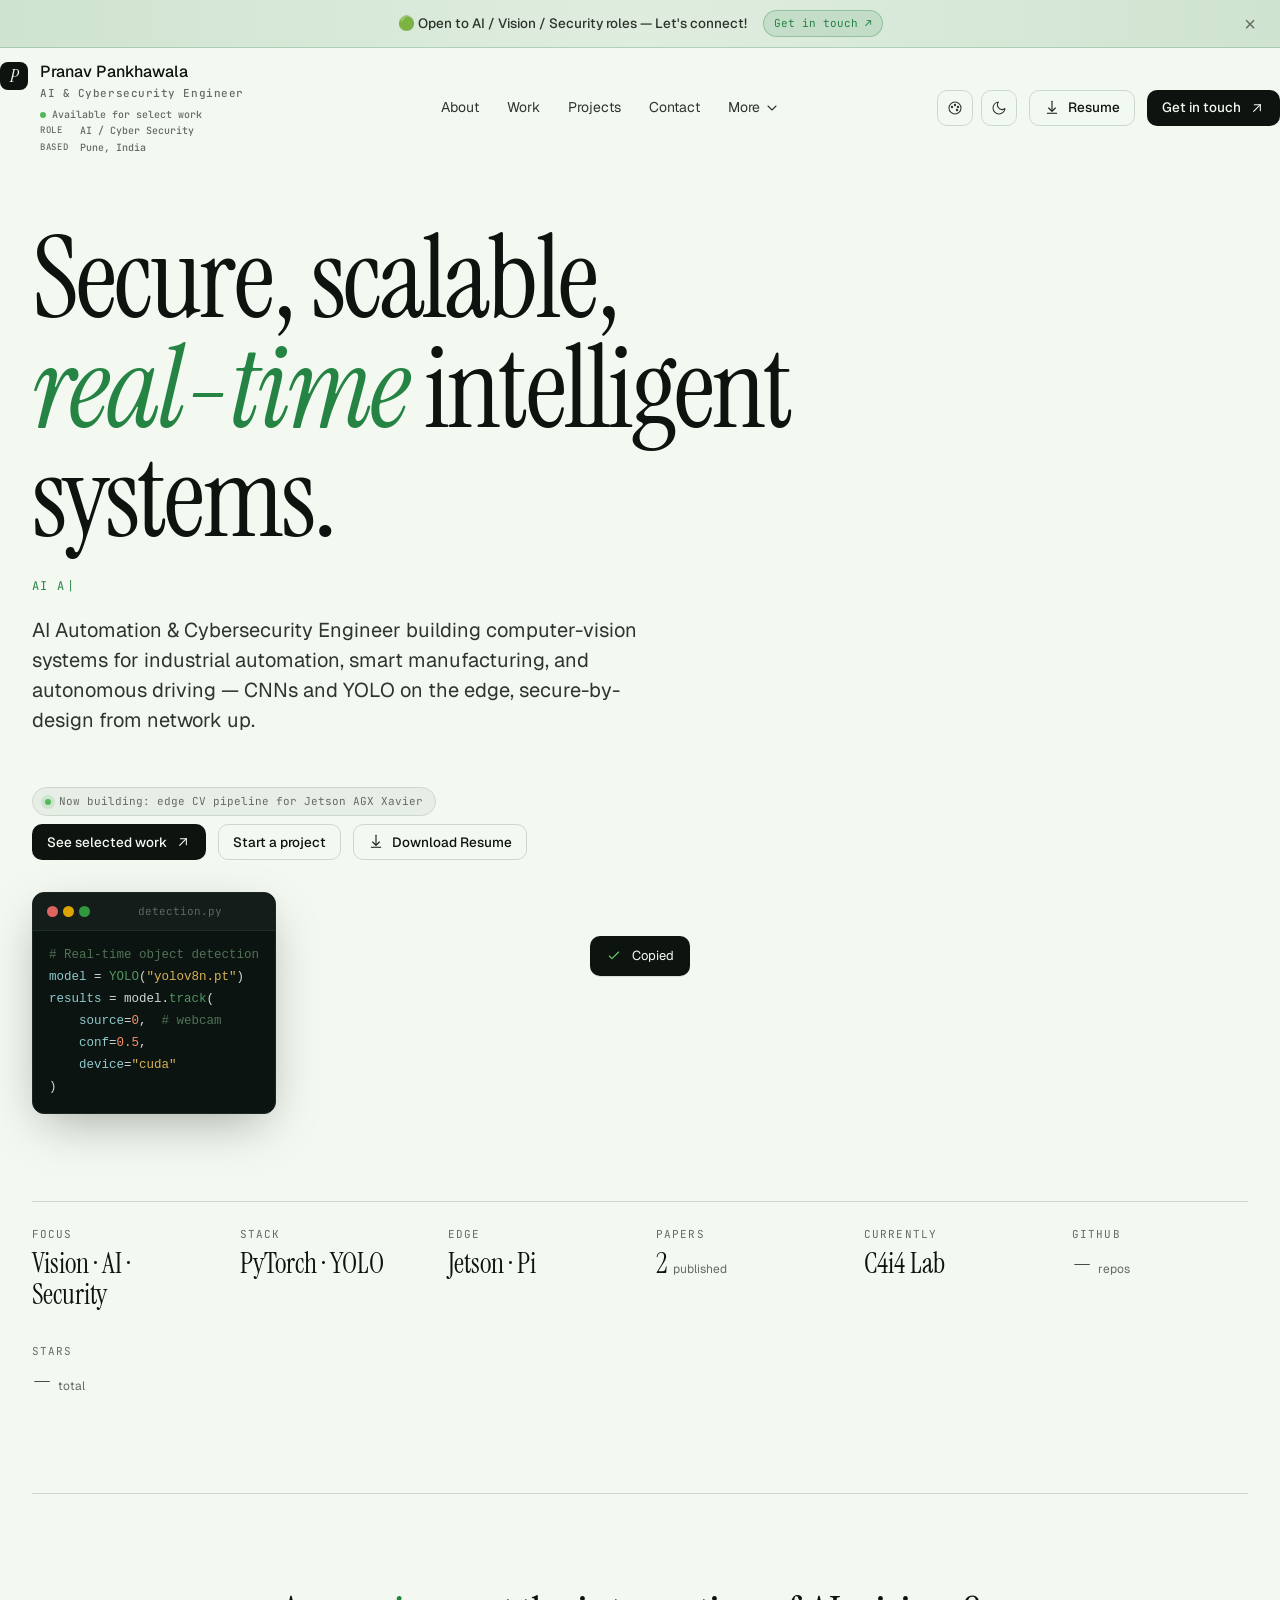
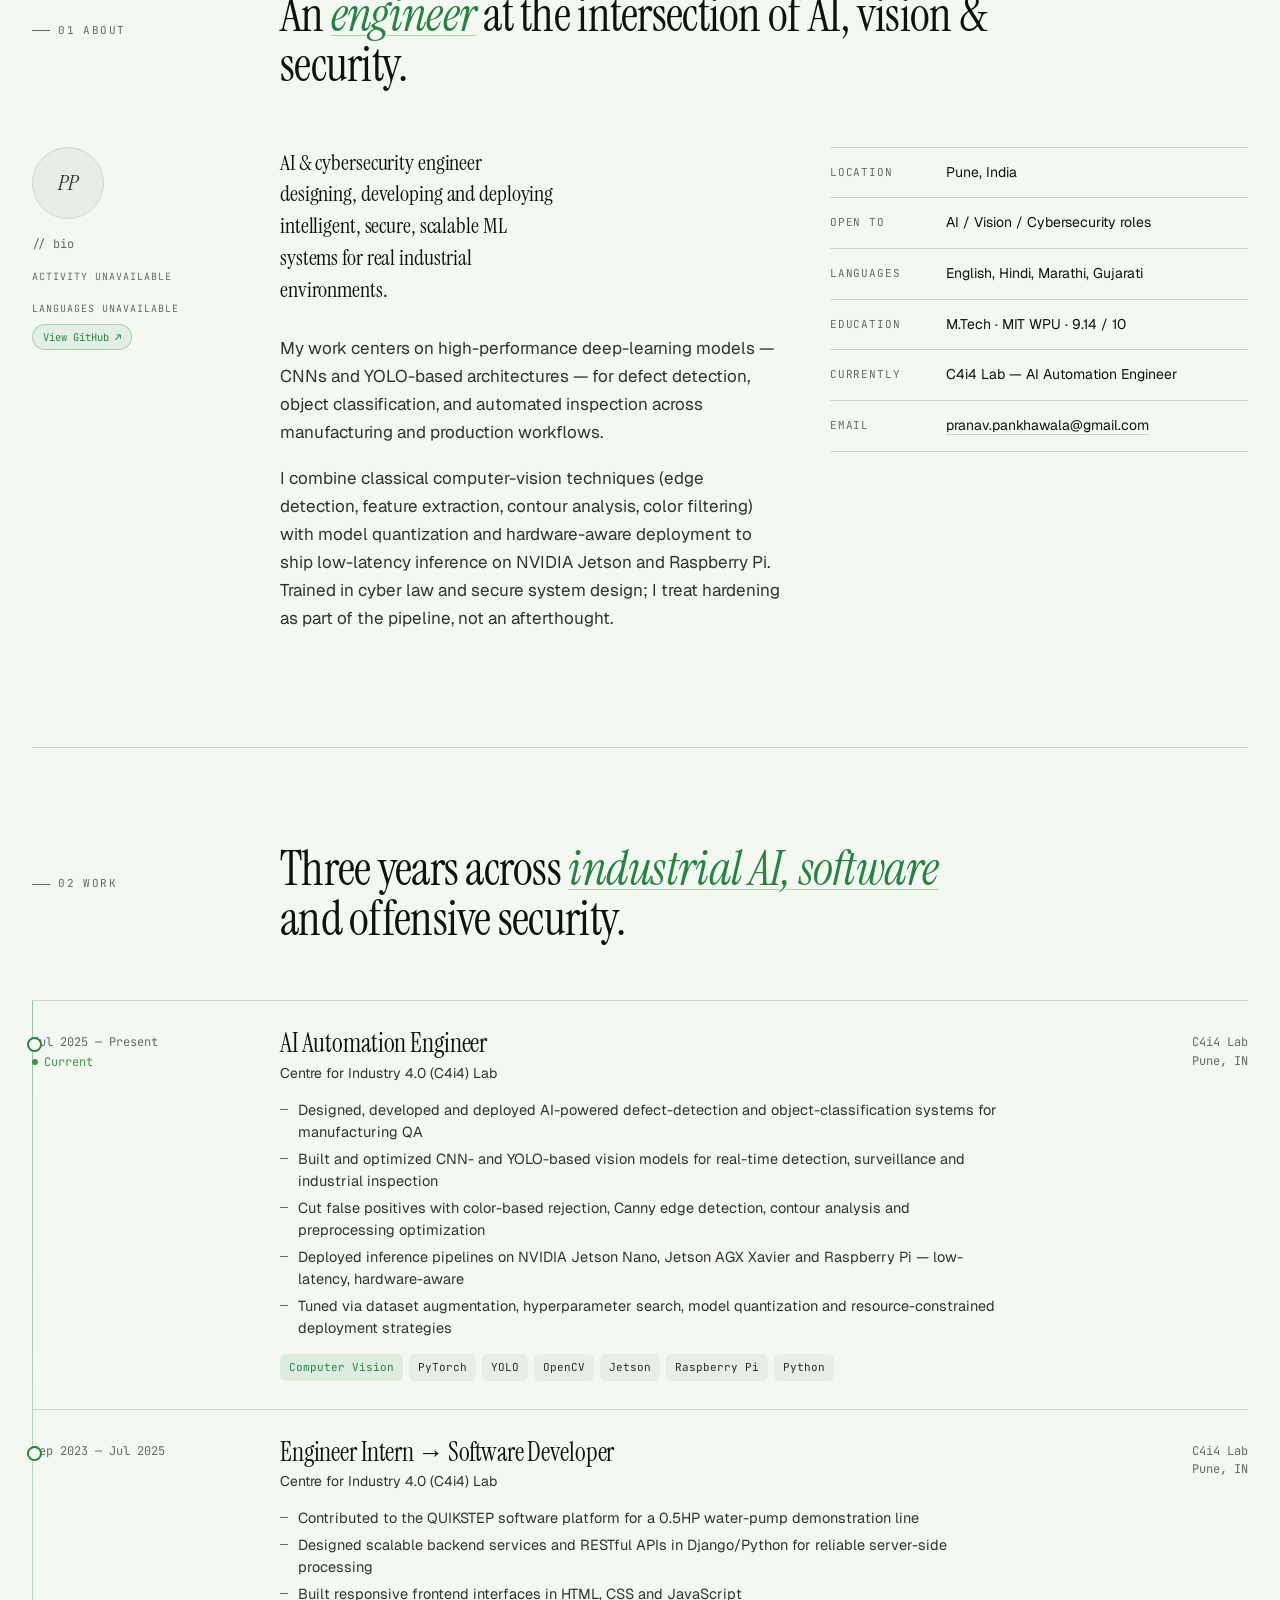
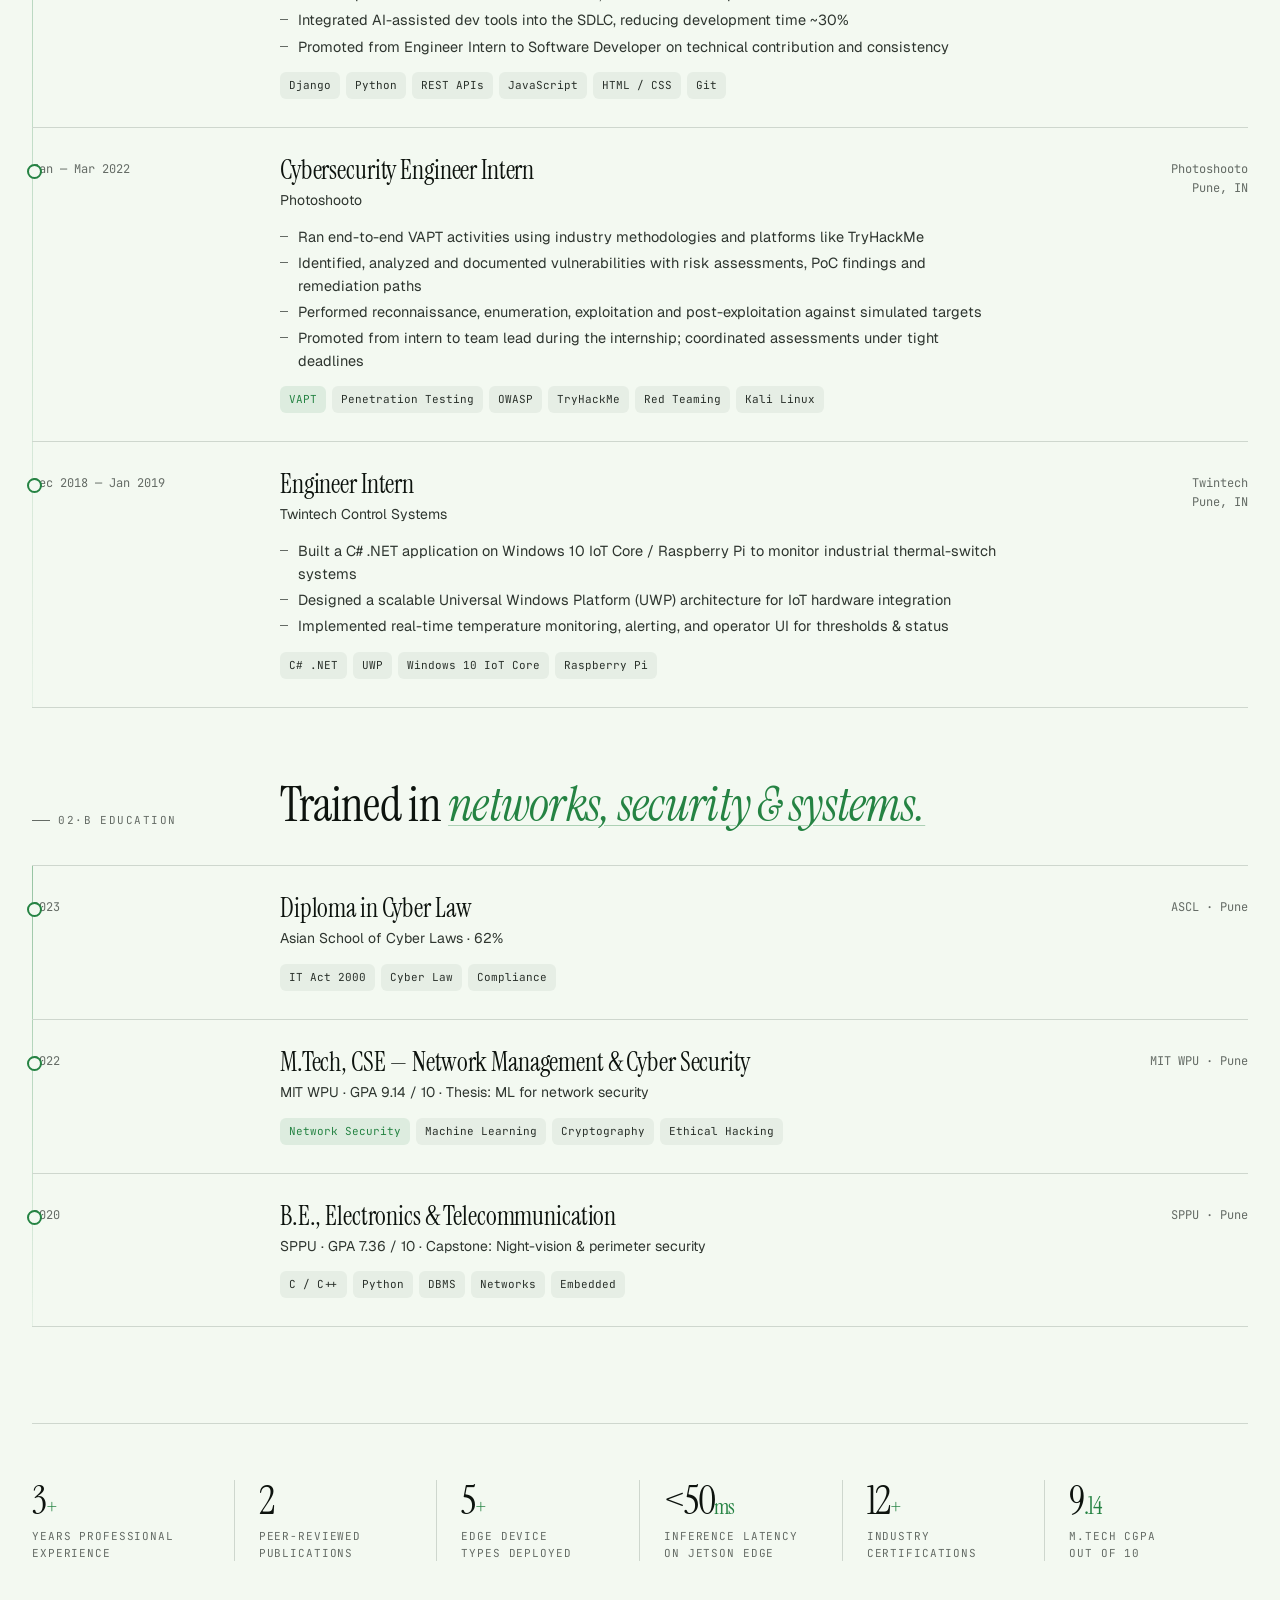
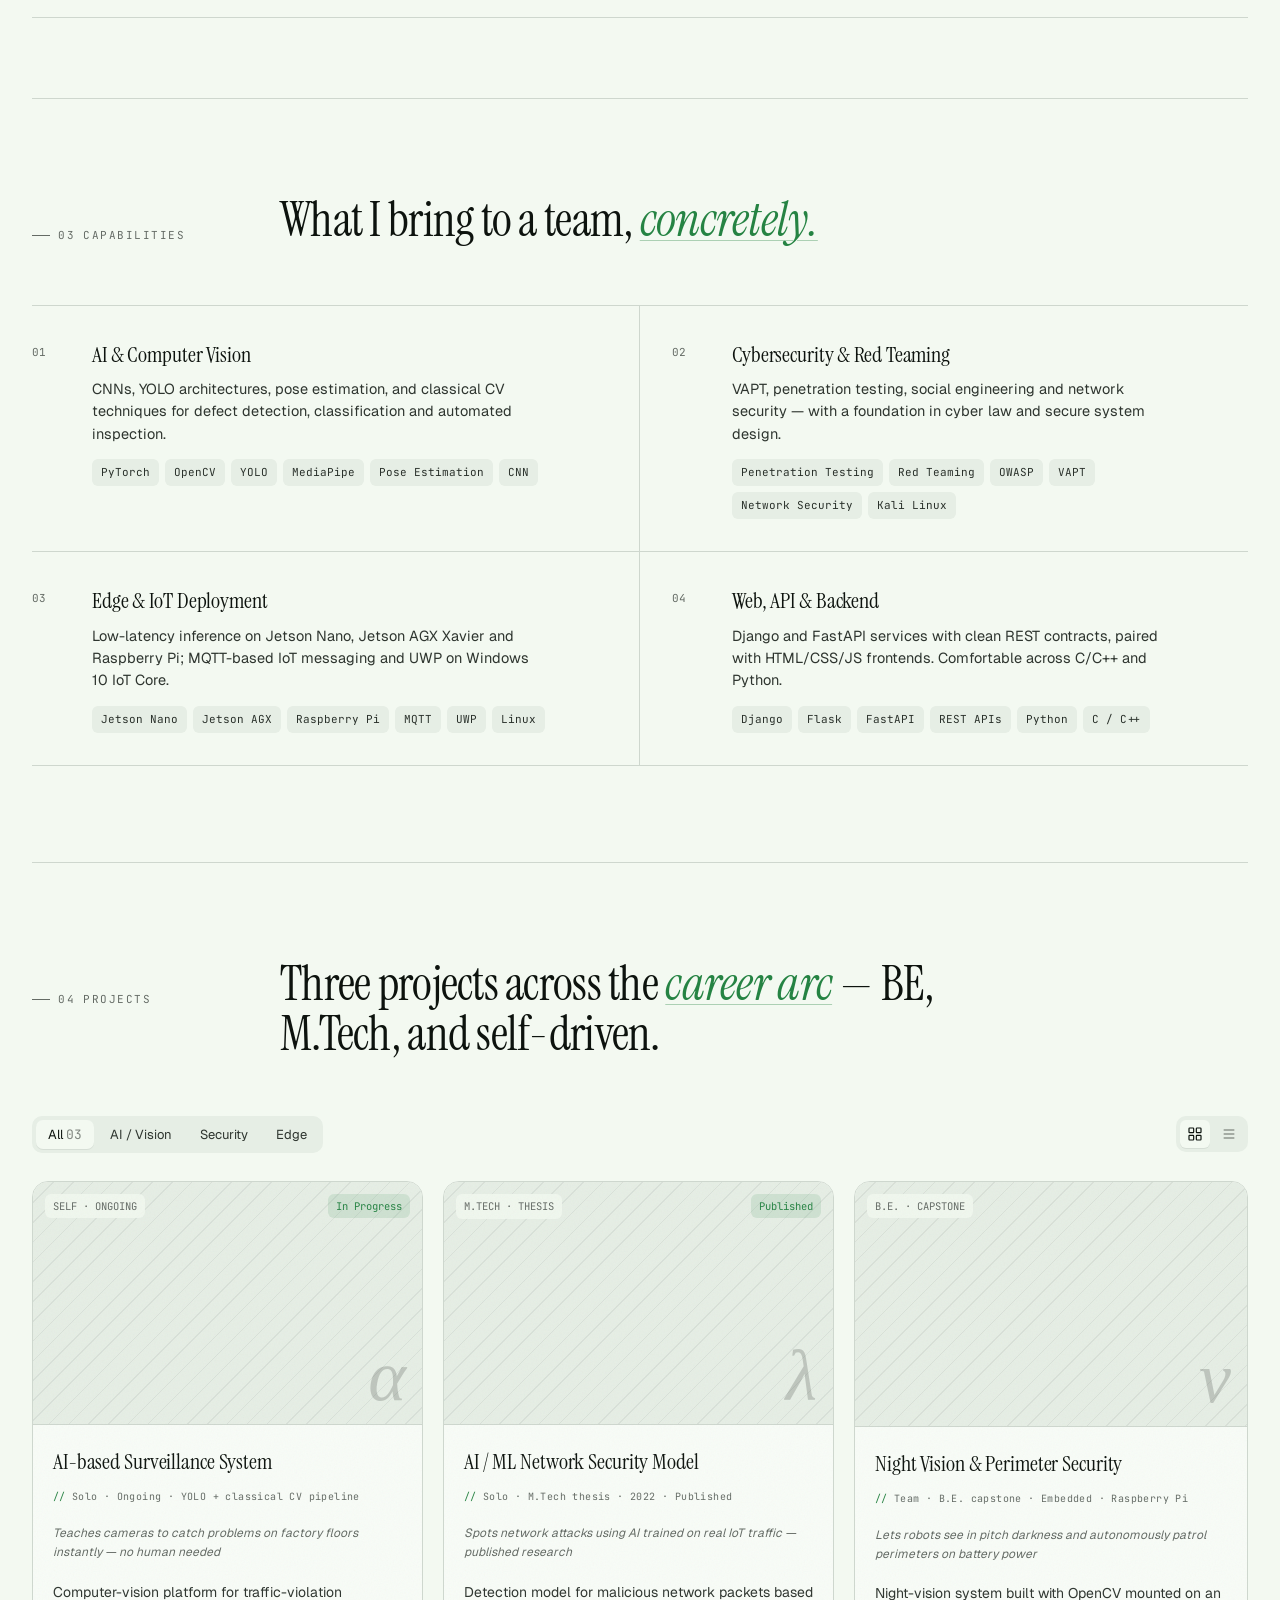
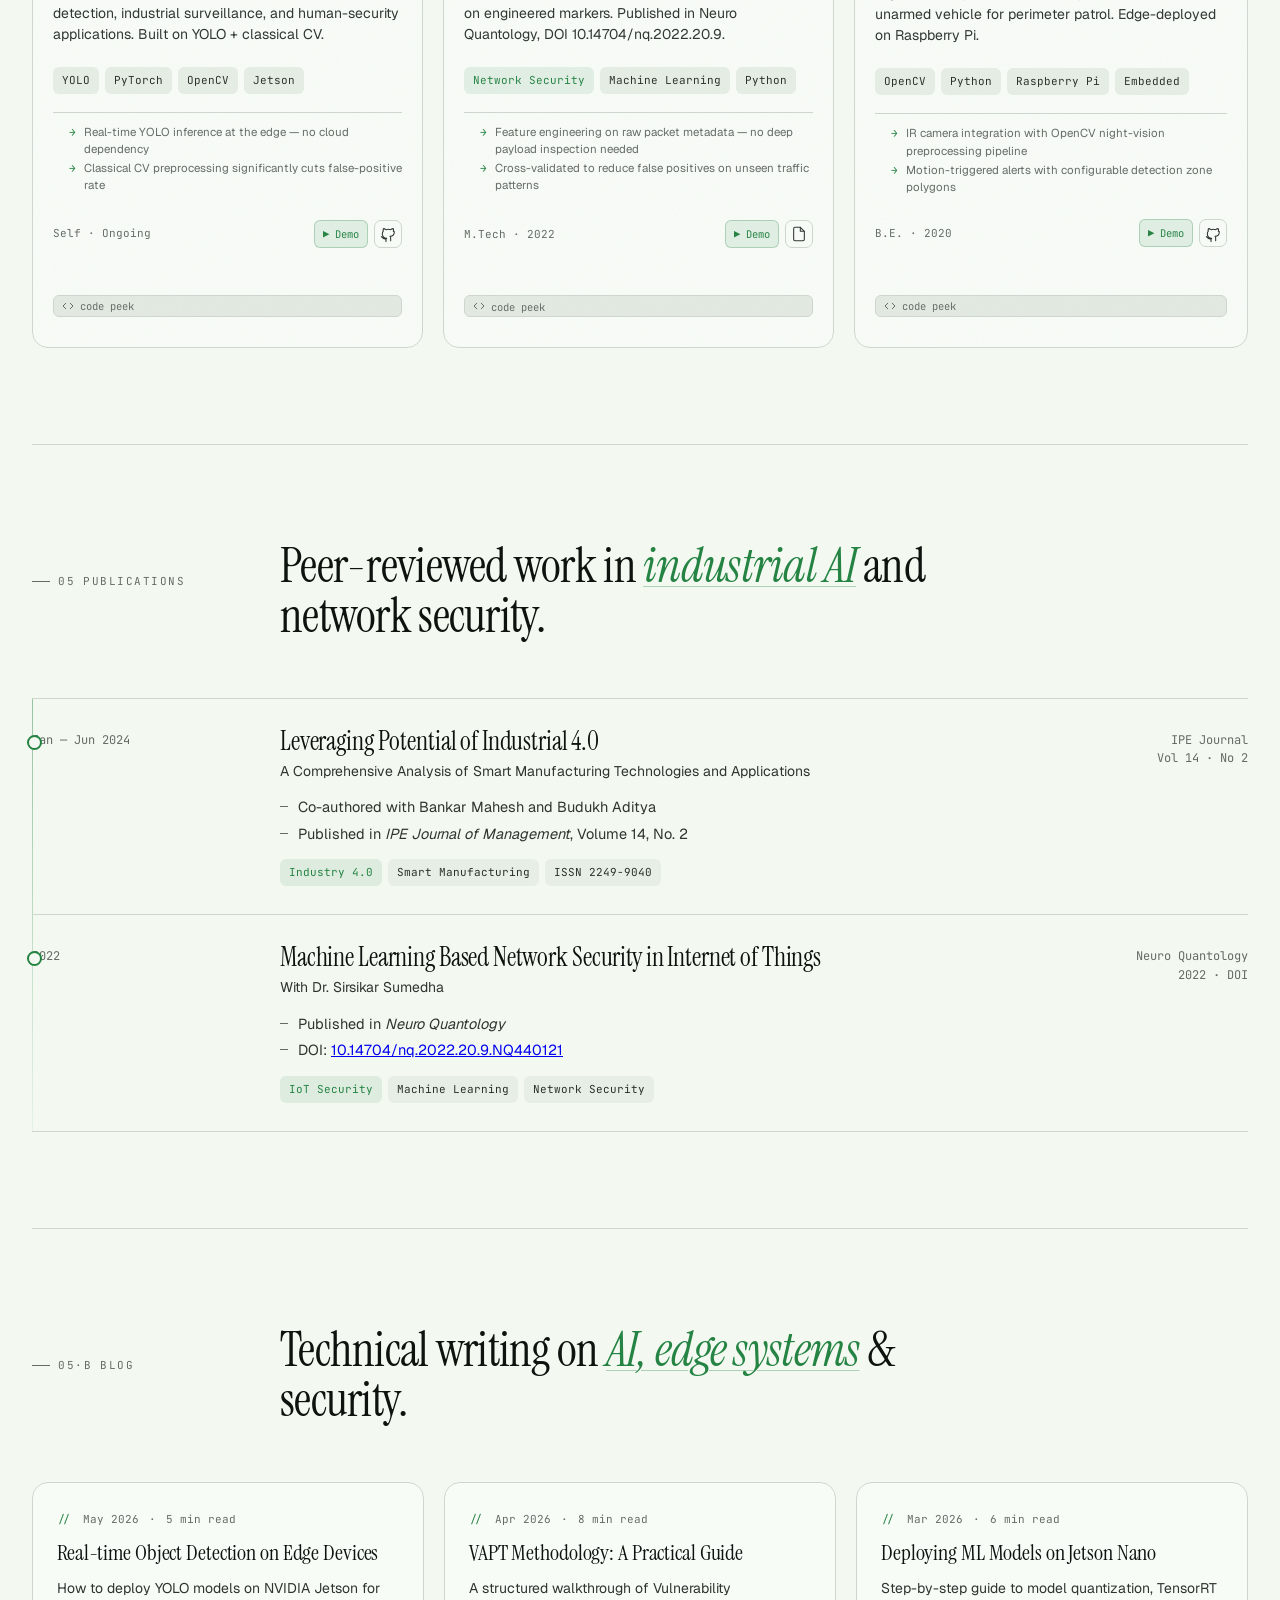
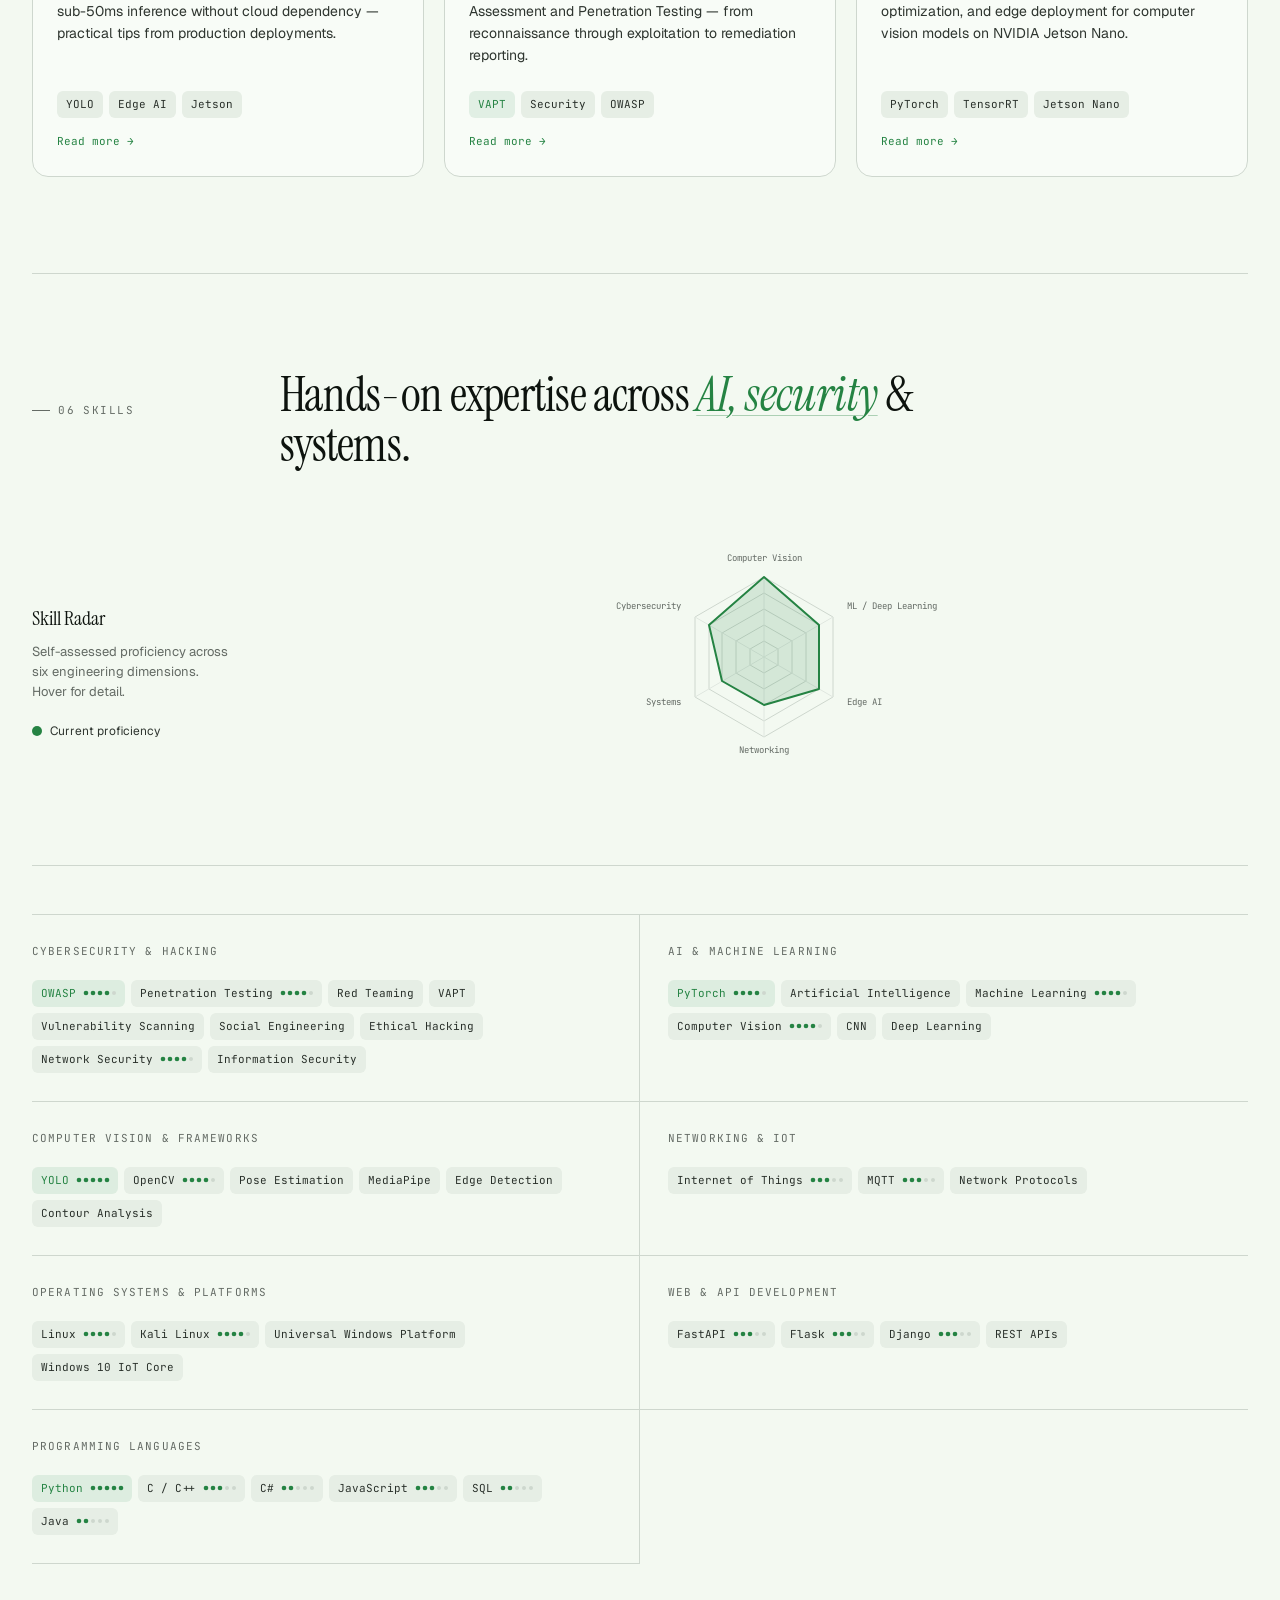
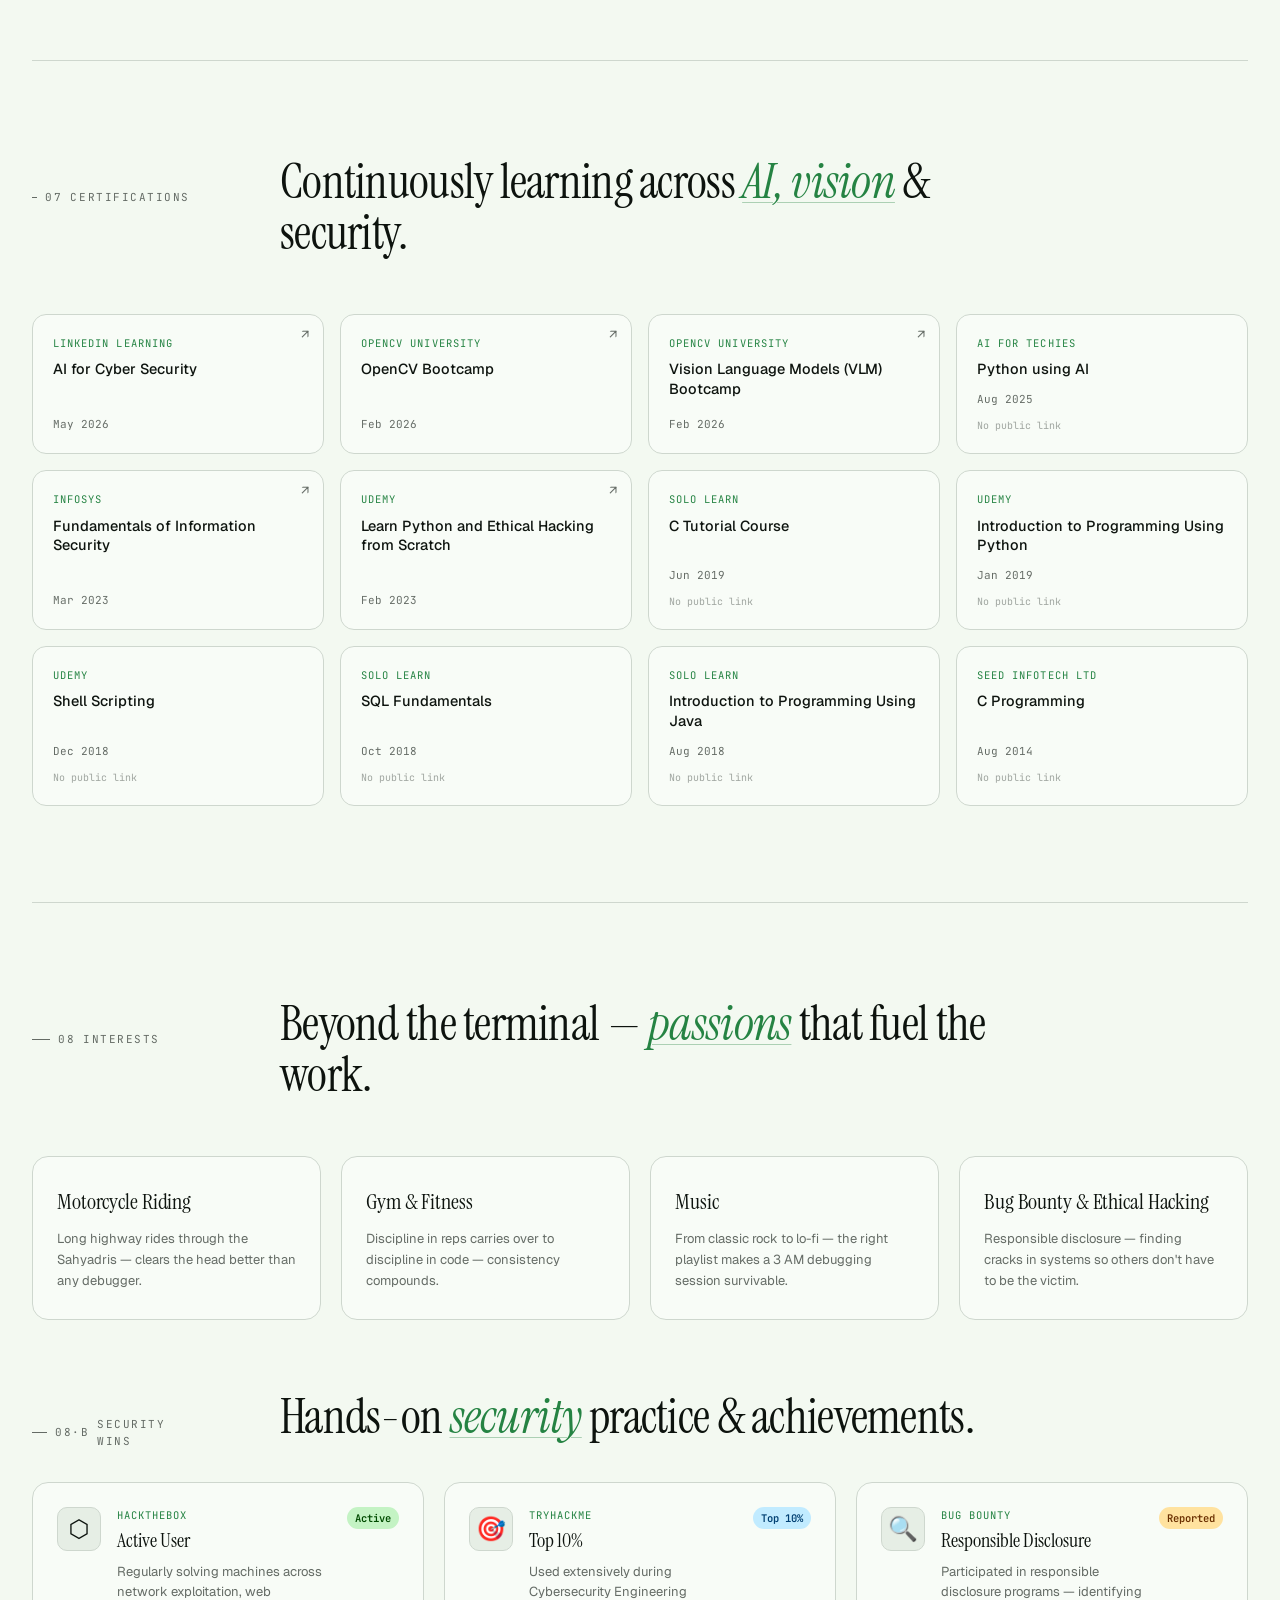
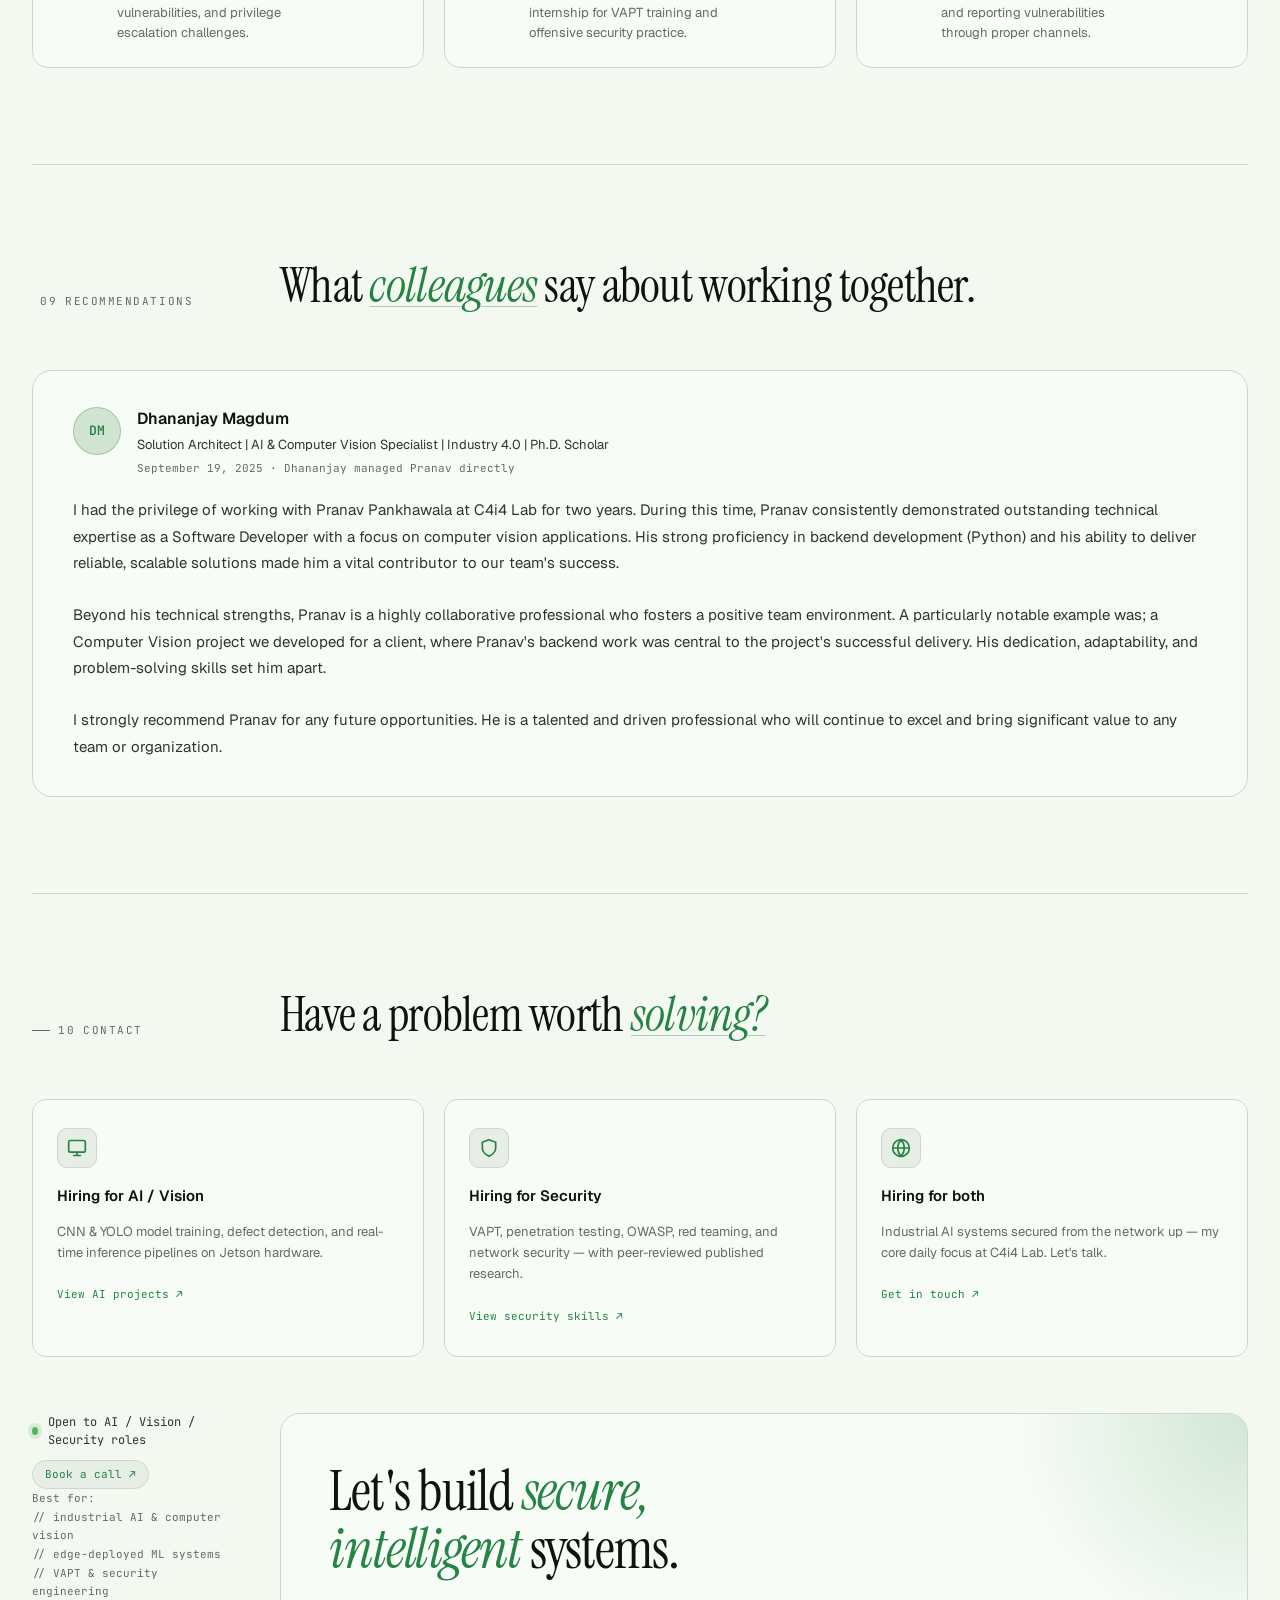
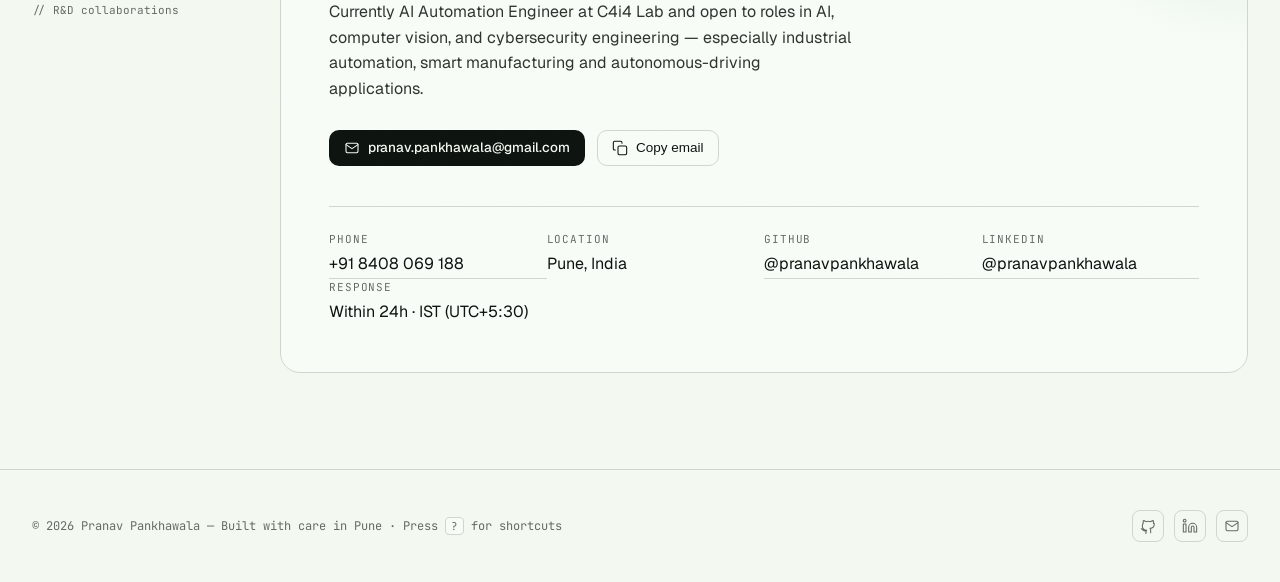
==== commit d0ff5451: "Fix nav links being silently hidden by replacing scroll-strip with priority + More menu The previous" ====
--- a/index.html
+++ b/index.html
@@ -92,17 +92,27 @@
       </span>
     </a>
     <div class="nav-links" id="navLinks">
-      <a href="#about">About</a>
-      <a href="#work">Work</a>
-      <a href="#capabilities">Capabilities</a>
-      <a href="#projects">Projects</a>
-      <a href="#publications">Publications</a>
-      <a href="#blog">Blog</a>
-      <a href="#skills">Skills</a>
-      <a href="#certifications">Certifications</a>
-      <a href="#interests">Interests</a>
-      <a href="#recommendations">Recommendations</a>
-      <a href="#contact">Contact</a>
+      <div class="nav-links-primary">
+        <a href="#about">About</a>
+        <a href="#work">Work</a>
+        <a href="#projects">Projects</a>
+        <a href="#contact">Contact</a>
+      </div>
+      <div class="nav-more">
+        <button class="nav-more-btn" id="navMoreBtn" aria-haspopup="true" aria-expanded="false" aria-controls="navMorePanel">
+          More
+          <svg class="i" viewBox="0 0 24 24" width="12" height="12"><path d="m6 9 6 6 6-6"/></svg>
+        </button>
+        <div class="nav-more-panel" id="navMorePanel" role="menu">
+          <a href="#capabilities" role="menuitem">Capabilities</a>
+          <a href="#publications" role="menuitem">Publications</a>
+          <a href="#blog" role="menuitem">Blog</a>
+          <a href="#skills" role="menuitem">Skills</a>
+          <a href="#certifications" role="menuitem">Certifications</a>
+          <a href="#interests" role="menuitem">Interests</a>
+          <a href="#recommendations" role="menuitem">Recommendations</a>
+        </div>
+      </div>
     </div>
     <div class="nav-actions">
       <button class="icon-btn cmdk-trigger" id="cmdkBtn" aria-label="Open command palette" title="Search (⌘K)">
--- a/index.css
+++ b/index.css
@@ -347,15 +347,47 @@
   background: oklch(0.7 0.16 145); flex-shrink: 0;
 }
 @media (max-width: 880px) { .brand-meta { display: none; } }
-.nav-links { display: flex; align-items: center; gap: 4px; align-self: center; }
+.nav-links { display: flex; align-items: center; gap: 4px; align-self: center; min-width: 0; }
+/* Scrolling lives on this inner wrapper, not .nav-links itself — overflow-x:auto
+   forces overflow-y to auto too (per spec, when only one axis is non-visible),
+   which would otherwise clip the absolutely-positioned .nav-more-panel below
+   to this row's own height. */
+.nav-links-primary {
+  display: flex; align-items: center; gap: 4px;
+  min-width: 0; overflow-x: auto; scrollbar-width: none; -ms-overflow-style: none;
+}
+.nav-links-primary::-webkit-scrollbar { display: none; }
 .nav-links a {
   color: var(--ink-2); text-decoration: none; position: relative;
   font-size: 14px; padding: 8px 12px; border-radius: 8px;
+  white-space: nowrap; flex-shrink: 0;
   transition: color 160ms ease, background 160ms ease;
 }
 .nav-links a:hover { color: var(--ink); background: var(--chip-bg); }
 .nav-links a.active { color: var(--ink); font-weight: 500; }
-.nav-actions { display: flex; gap: 8px; align-items: center; align-self: center; }
+.nav-actions { display: flex; gap: 8px; align-items: center; align-self: center; flex-shrink: 0; }
+
+/* "More" overflow menu — the shell is capped at 1280px sitewide, which isn't
+   wide enough to fit every top-level link inline, so the least-essential
+   links live here instead of being silently clipped/scrolled off. */
+.nav-more { position: relative; flex-shrink: 0; }
+.nav-more-btn {
+  display: flex; align-items: center; gap: 4px;
+  color: var(--ink-2); background: none; border: 0; cursor: pointer;
+  font: inherit; font-size: 14px; padding: 8px 12px; border-radius: 8px;
+  transition: color 160ms ease, background 160ms ease;
+}
+.nav-more-btn:hover, .nav-more-btn[aria-expanded="true"] { color: var(--ink); background: var(--chip-bg); }
+.nav-more-btn svg { transition: transform 160ms ease; }
+.nav-more-btn[aria-expanded="true"] svg { transform: rotate(180deg); }
+.nav-more-panel {
+  display: none; flex-direction: column; gap: 2px;
+  position: absolute; top: calc(100% + 8px); right: 0; z-index: 60;
+  min-width: 180px; padding: 6px; border-radius: 12px;
+  background: var(--bg-elev); border: 1px solid var(--rule); box-shadow: var(--shadow-lift);
+}
+.nav-more-panel.open { display: flex; }
+.nav-more-panel a { padding: 10px 12px; font-size: 14px; border-radius: 8px; }
 .icon-btn {
   width: 36px; height: 36px; border-radius: 10px;
   border: 1px solid var(--rule); background: transparent; color: var(--ink-2);
@@ -379,7 +411,10 @@
 
 .nav-cta { white-space: nowrap; }
 .menu-btn { display: none; }
-@media (max-width: 880px) {
+/* Below 1200px there isn't room for every primary link + the "More" trigger
+   inline (the shell's 1280px cap plus brand/action widths don't leave enough
+   space), so fall back to the hamburger menu, which lists every link flatly. */
+@media (max-width: 1200px) {
   .nav-links { display: none; }
   .menu-btn { display: grid; }
   .nav-links.open {
@@ -390,6 +425,16 @@
     gap: 2px;
   }
   .nav-links.open a { padding: 12px 14px; font-size: 15px; }
+  /* Un-nest the primary row and the More panel so every link — primary and
+     overflow alike — falls into one flat vertical list, same as before the
+     "More" menu existed. */
+  .nav-links.open .nav-links-primary { display: contents; }
+  .nav-links.open .nav-more { display: contents; }
+  .nav-links.open .nav-more-btn { display: none; }
+  .nav-links.open .nav-more-panel {
+    display: flex; position: static; flex-direction: column;
+    padding: 0; border: 0; box-shadow: none; background: none; min-width: 0;
+  }
 }
 
 /* ---------- Section scaffolding ---------- */
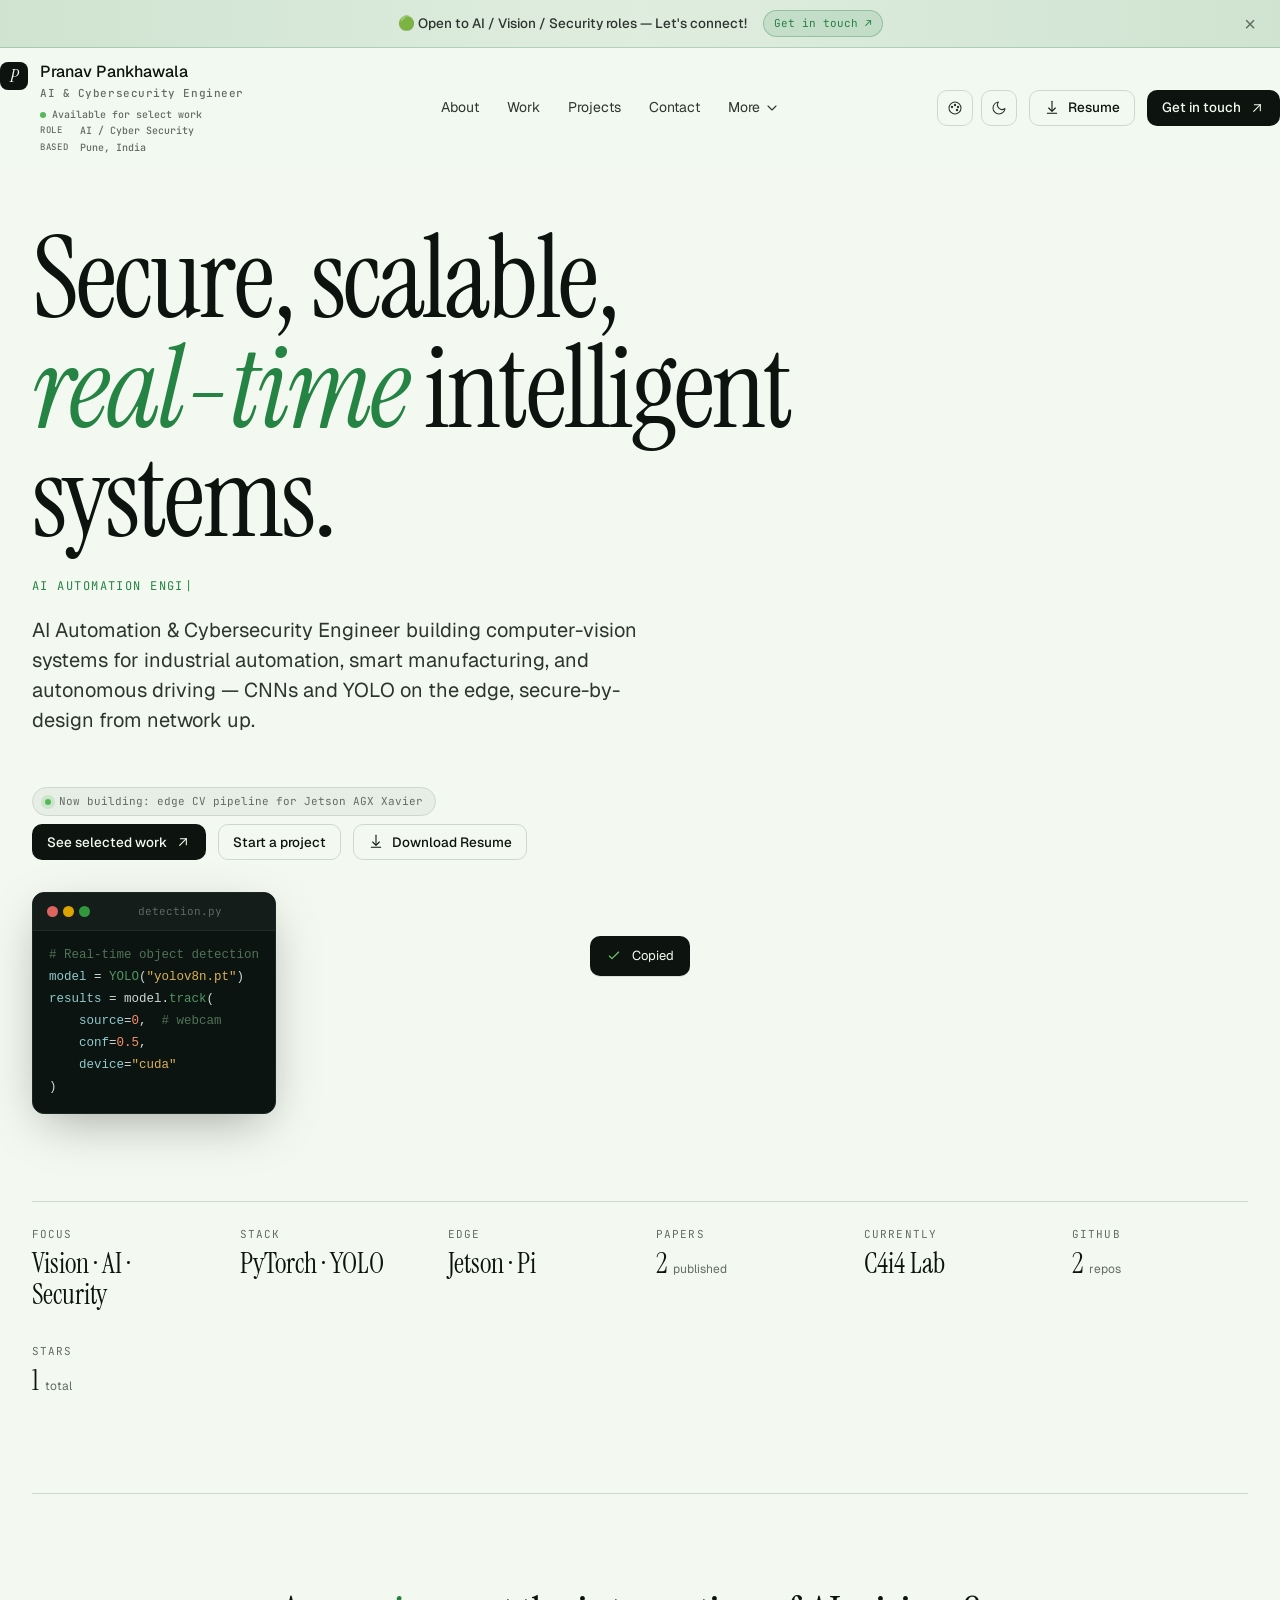
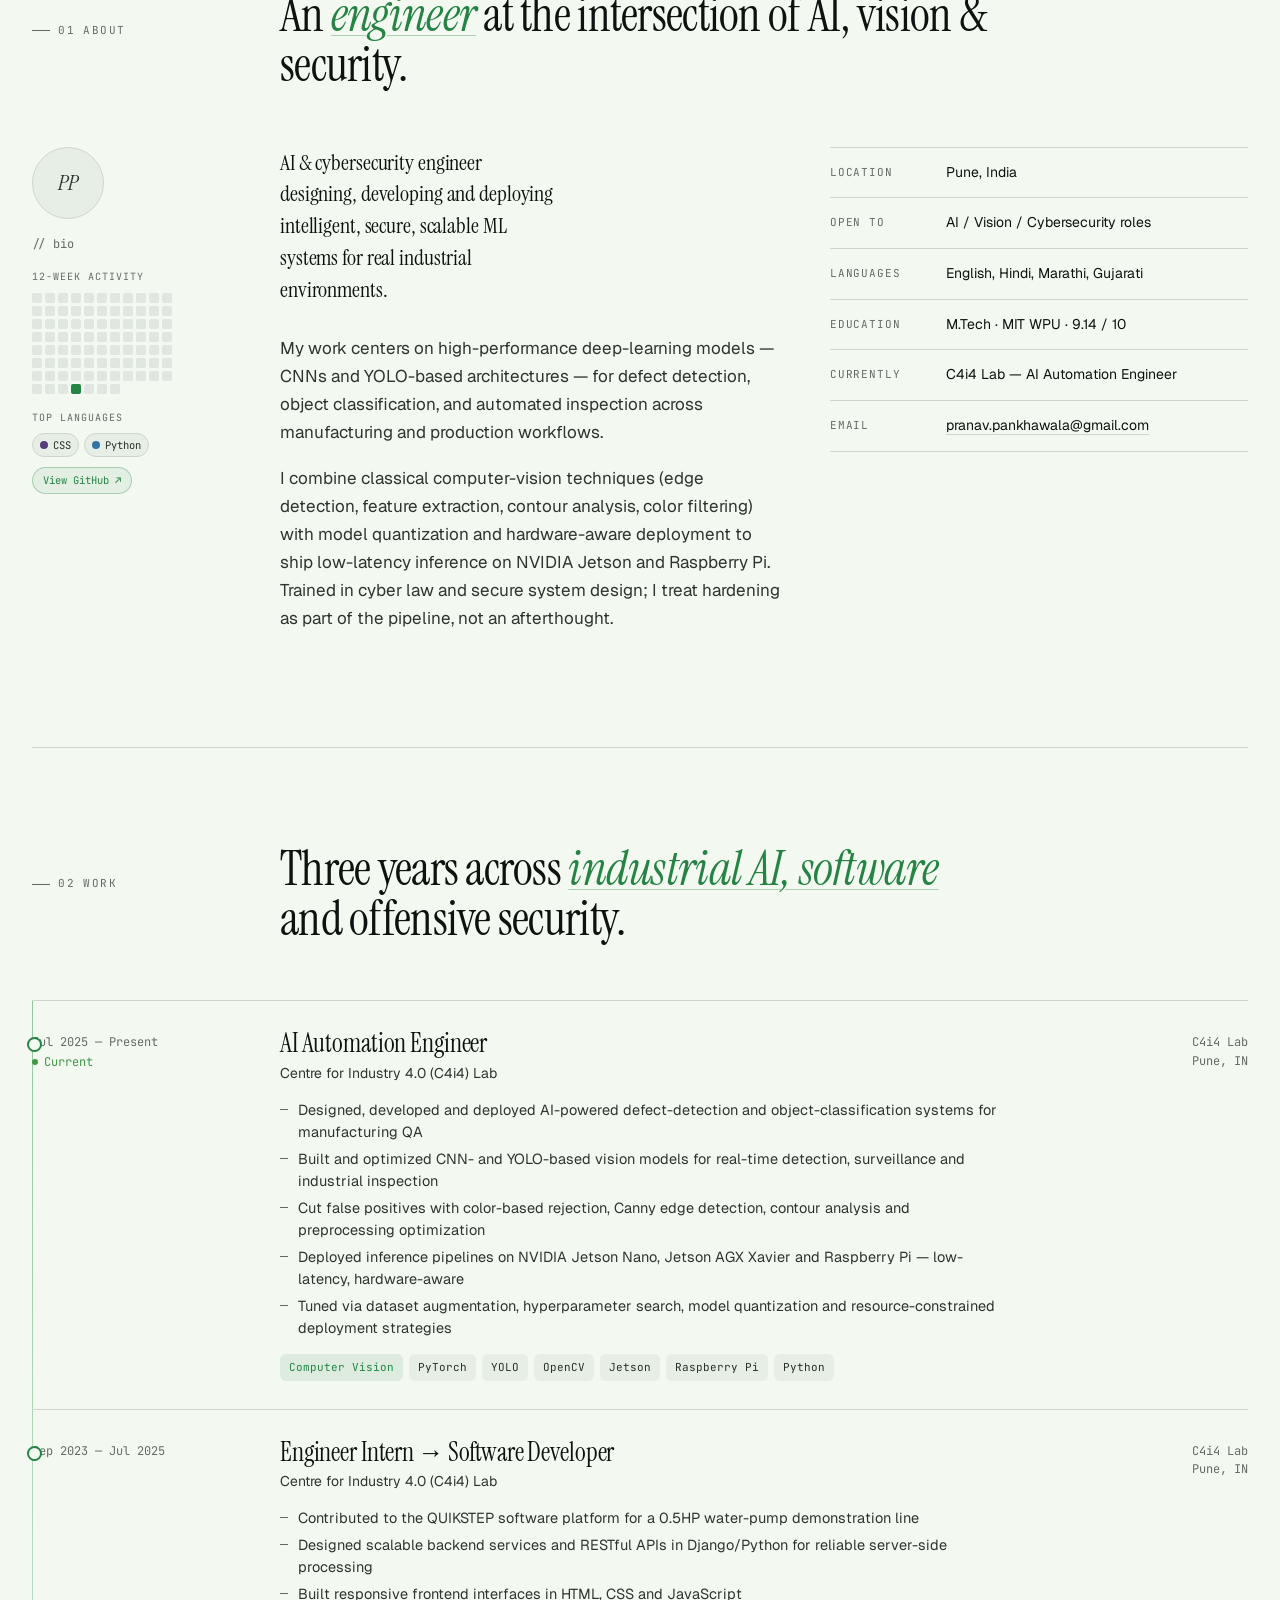
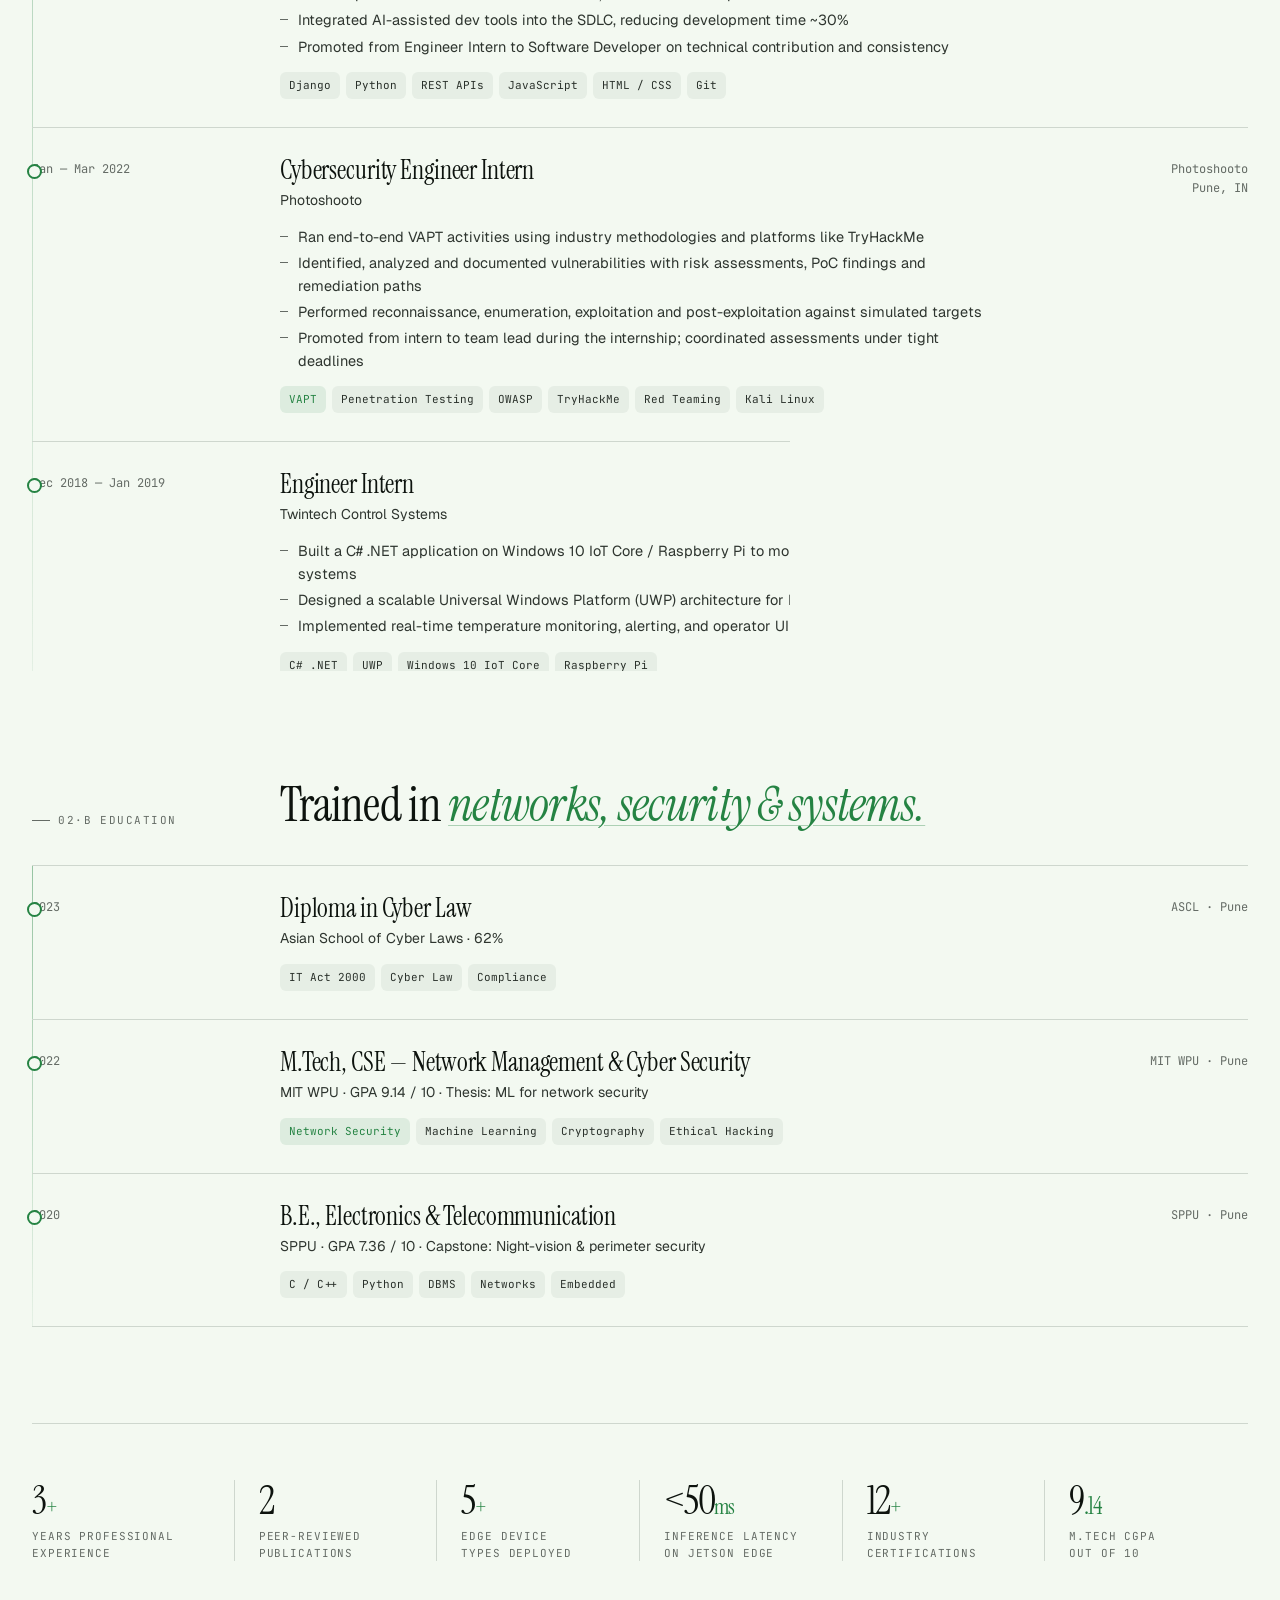
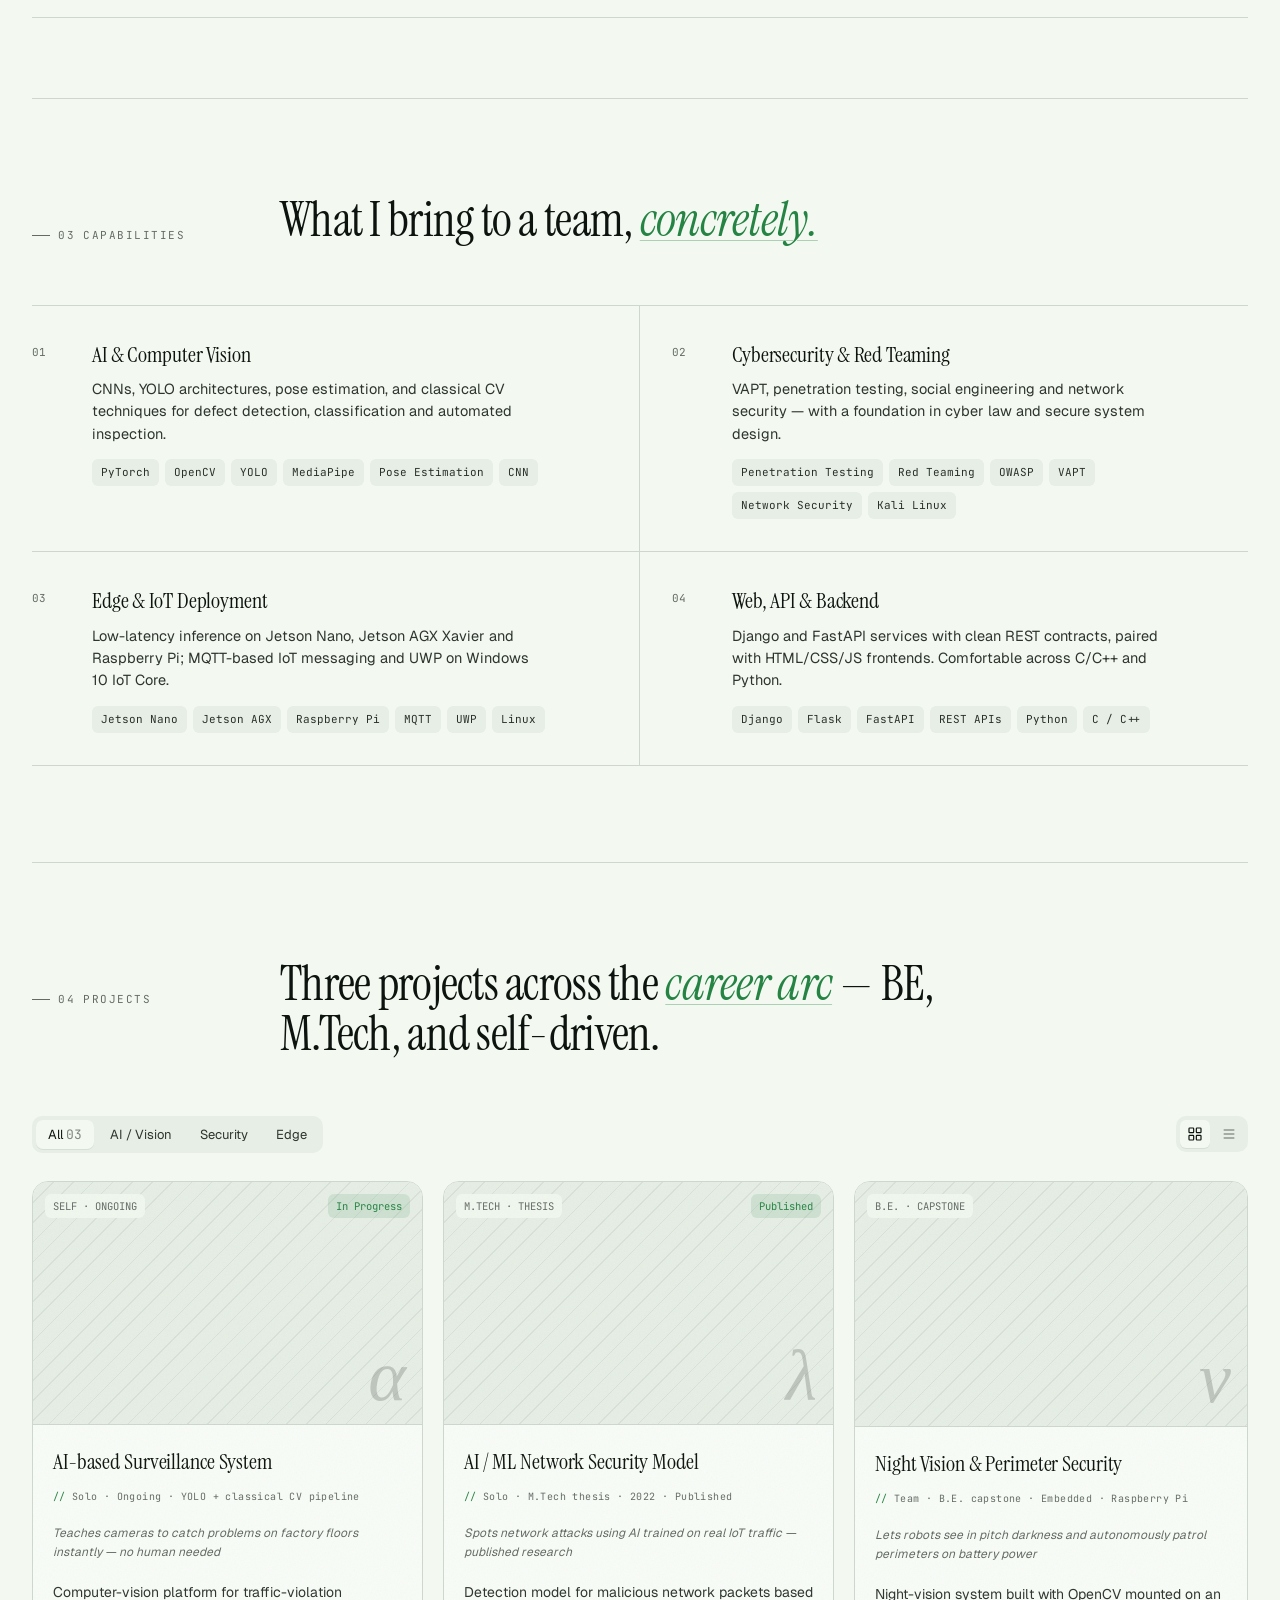
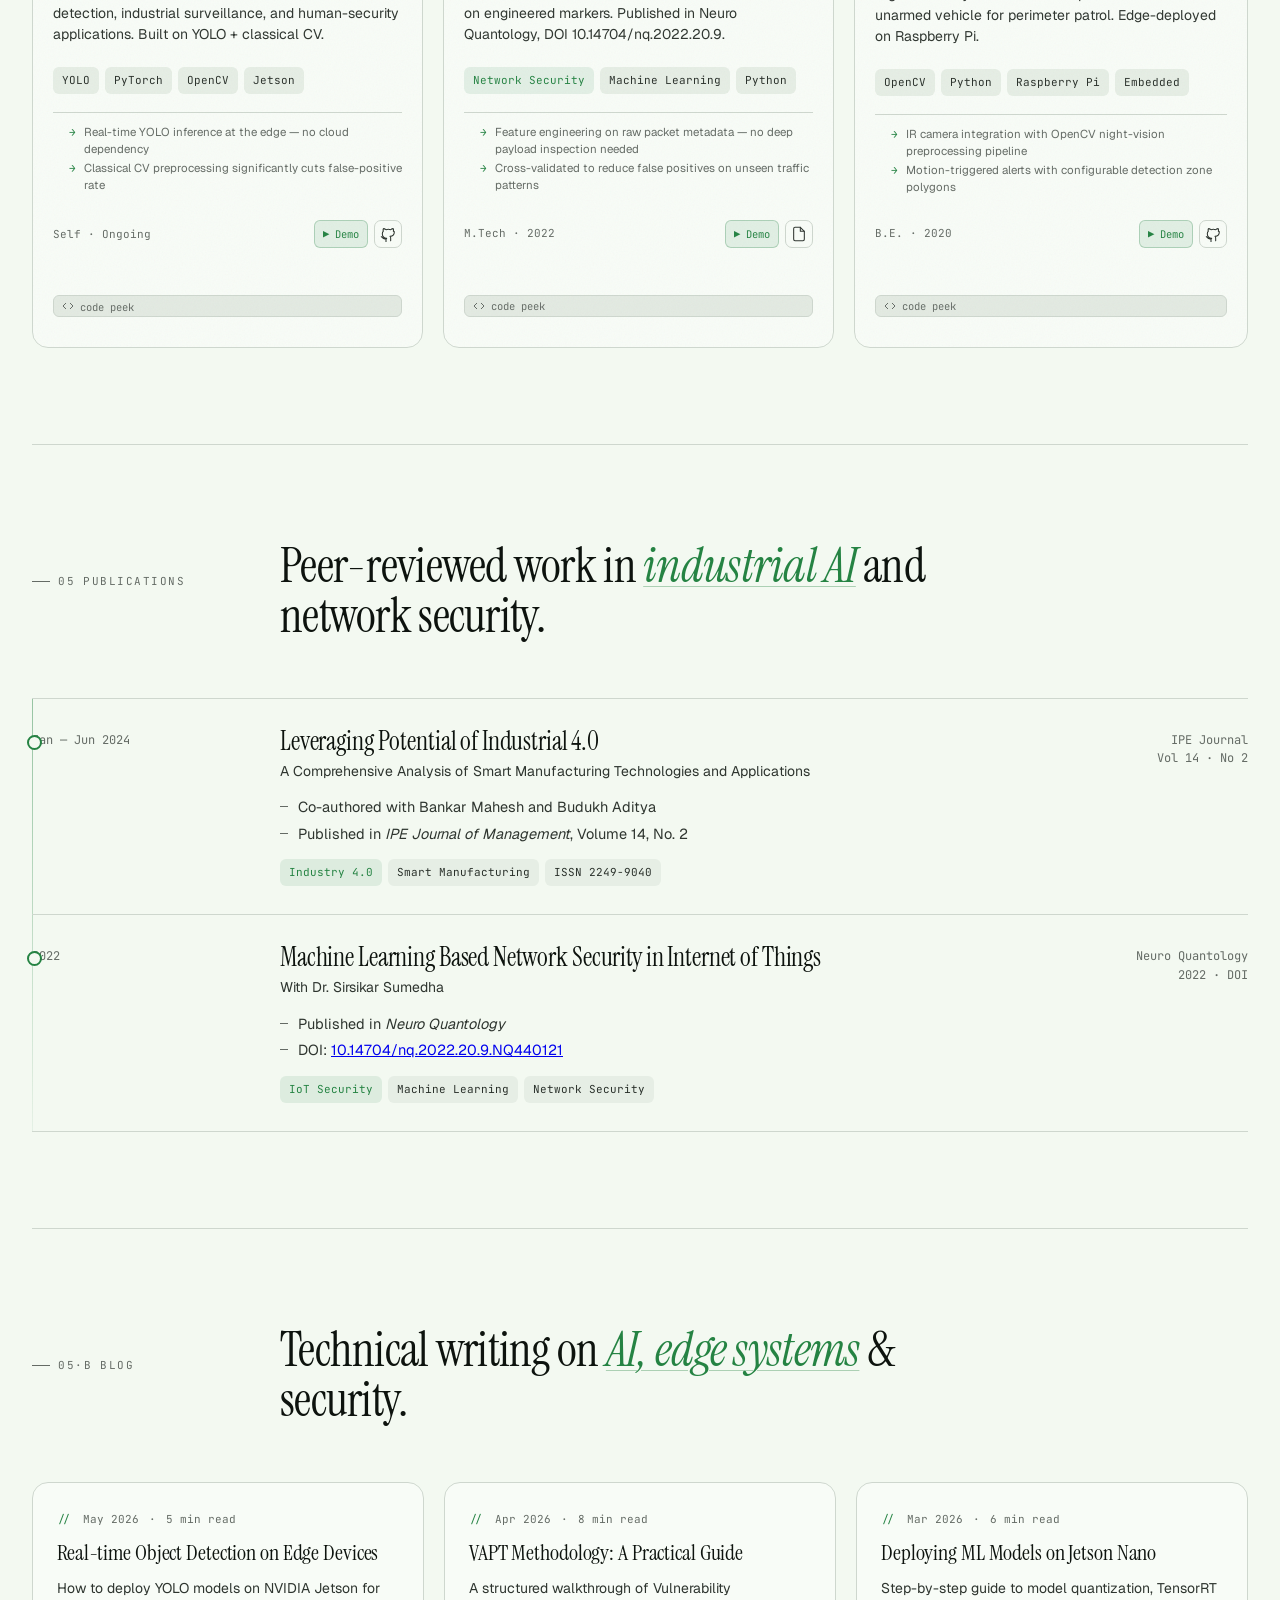
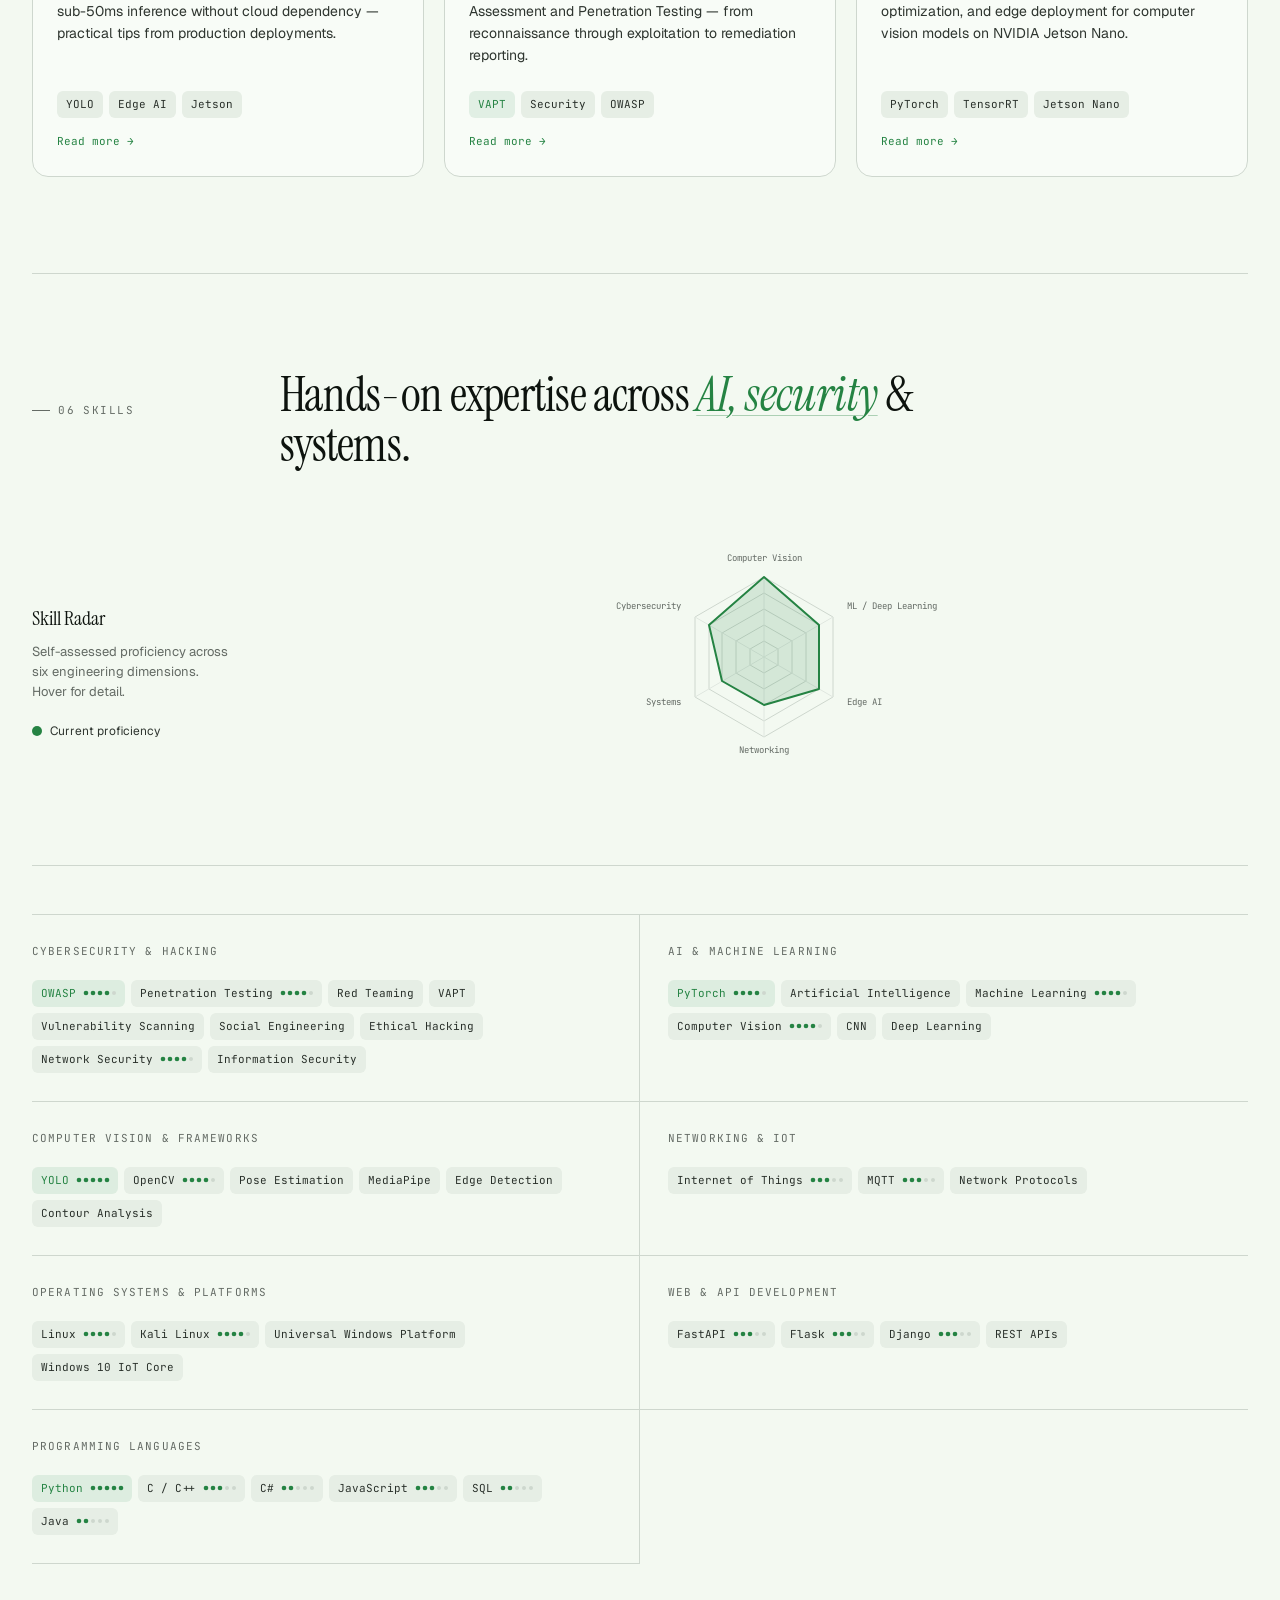
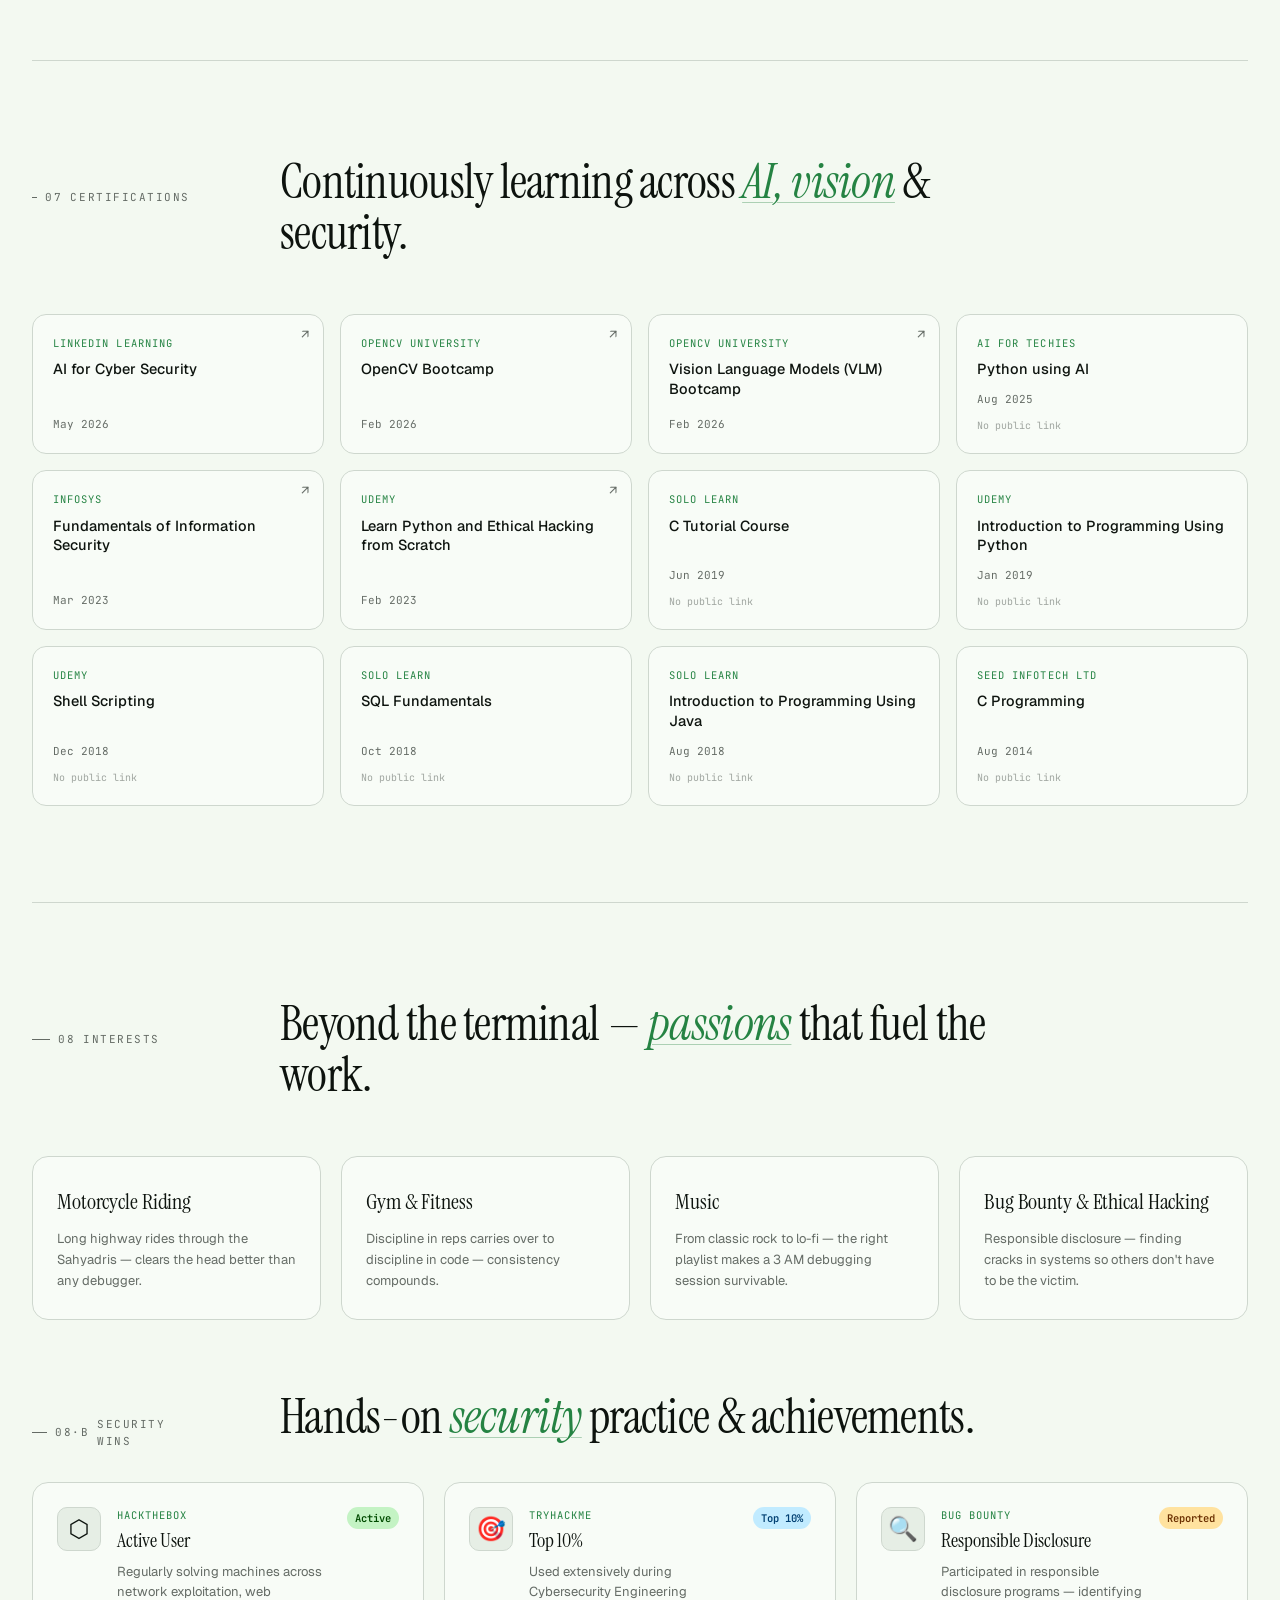
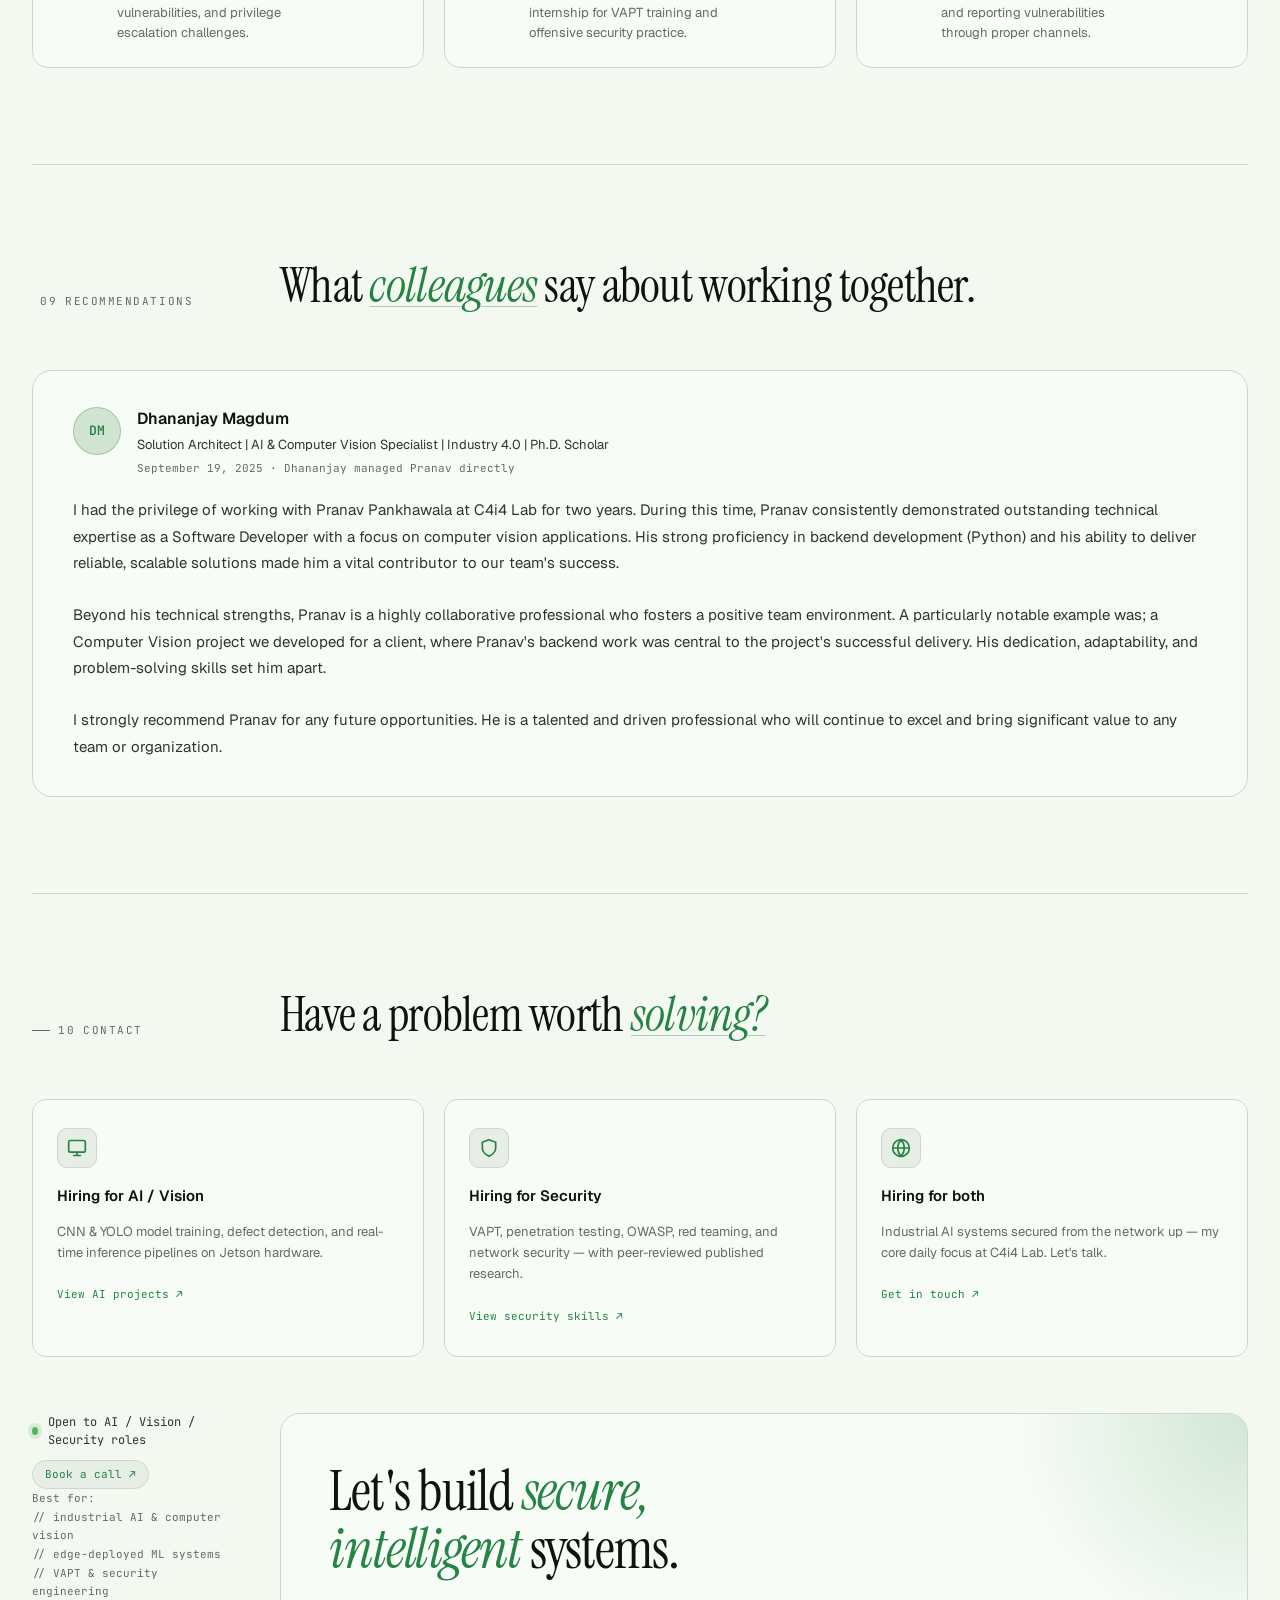
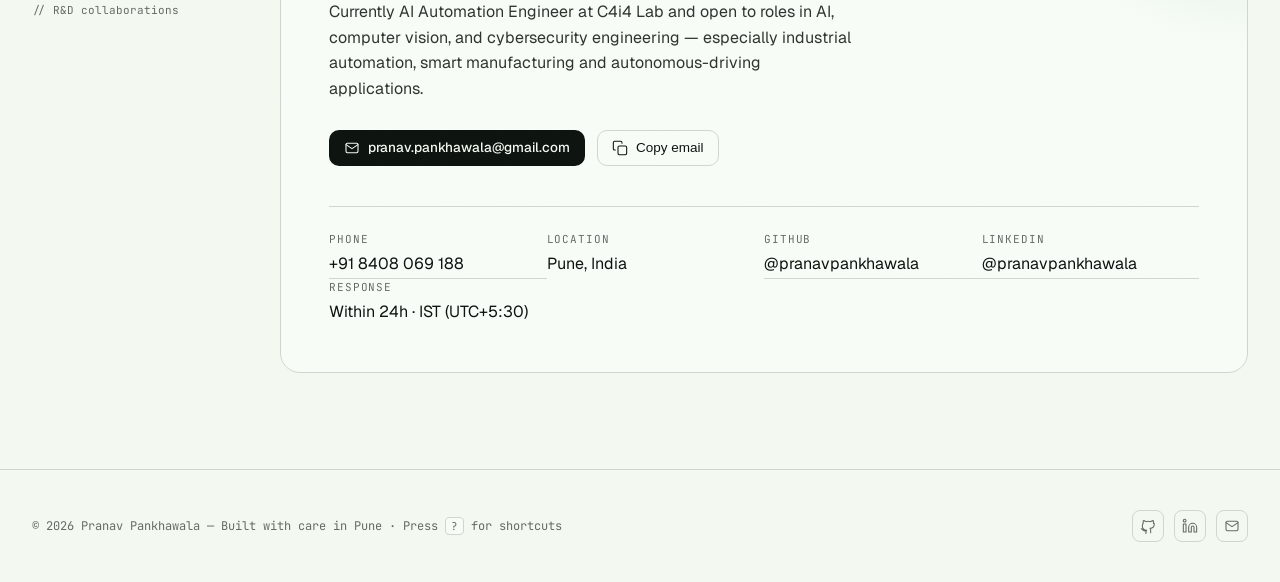
==== commit af0bce13: "Rename resume.pdf to PranavPankhawala-Resume.pdf Update references in index.html, index.js, sw.js, a" ====
--- a/index.html
+++ b/index.html
@@ -143,7 +143,7 @@
       <button class="icon-btn" id="themeBtn" aria-label="Toggle theme">
         <svg class="i" id="themeIcon" viewBox="0 0 24 24"><path d="M21 12.8A9 9 0 1 1 11.2 3a7 7 0 0 0 9.8 9.8z"/></svg>
       </button>
-      <a href="resume.pdf" download type="application/pdf" class="btn btn-ghost nav-cta" style="margin-left:4px">
+      <a href="PranavPankhawala-Resume.pdf" download type="application/pdf" class="btn btn-ghost nav-cta" style="margin-left:4px">
         <svg class="i" viewBox="0 0 24 24" width="14" height="14"><path d="M12 2v13"/><path d="m7 12 5 5 5-5"/><path d="M5 20h14"/></svg>
         Resume
       </a>
@@ -188,7 +188,7 @@
           <a href="#contact" class="btn btn-ghost">
             Start a project
           </a>
-          <a href="resume.pdf" download type="application/pdf" class="btn btn-ghost">
+          <a href="PranavPankhawala-Resume.pdf" download type="application/pdf" class="btn btn-ghost">
             <svg class="i" viewBox="0 0 24 24" width="14" height="14"><path d="M12 2v13"/><path d="m7 12 5 5 5-5"/><path d="M5 20h14"/></svg>
             Download Resume
           </a>
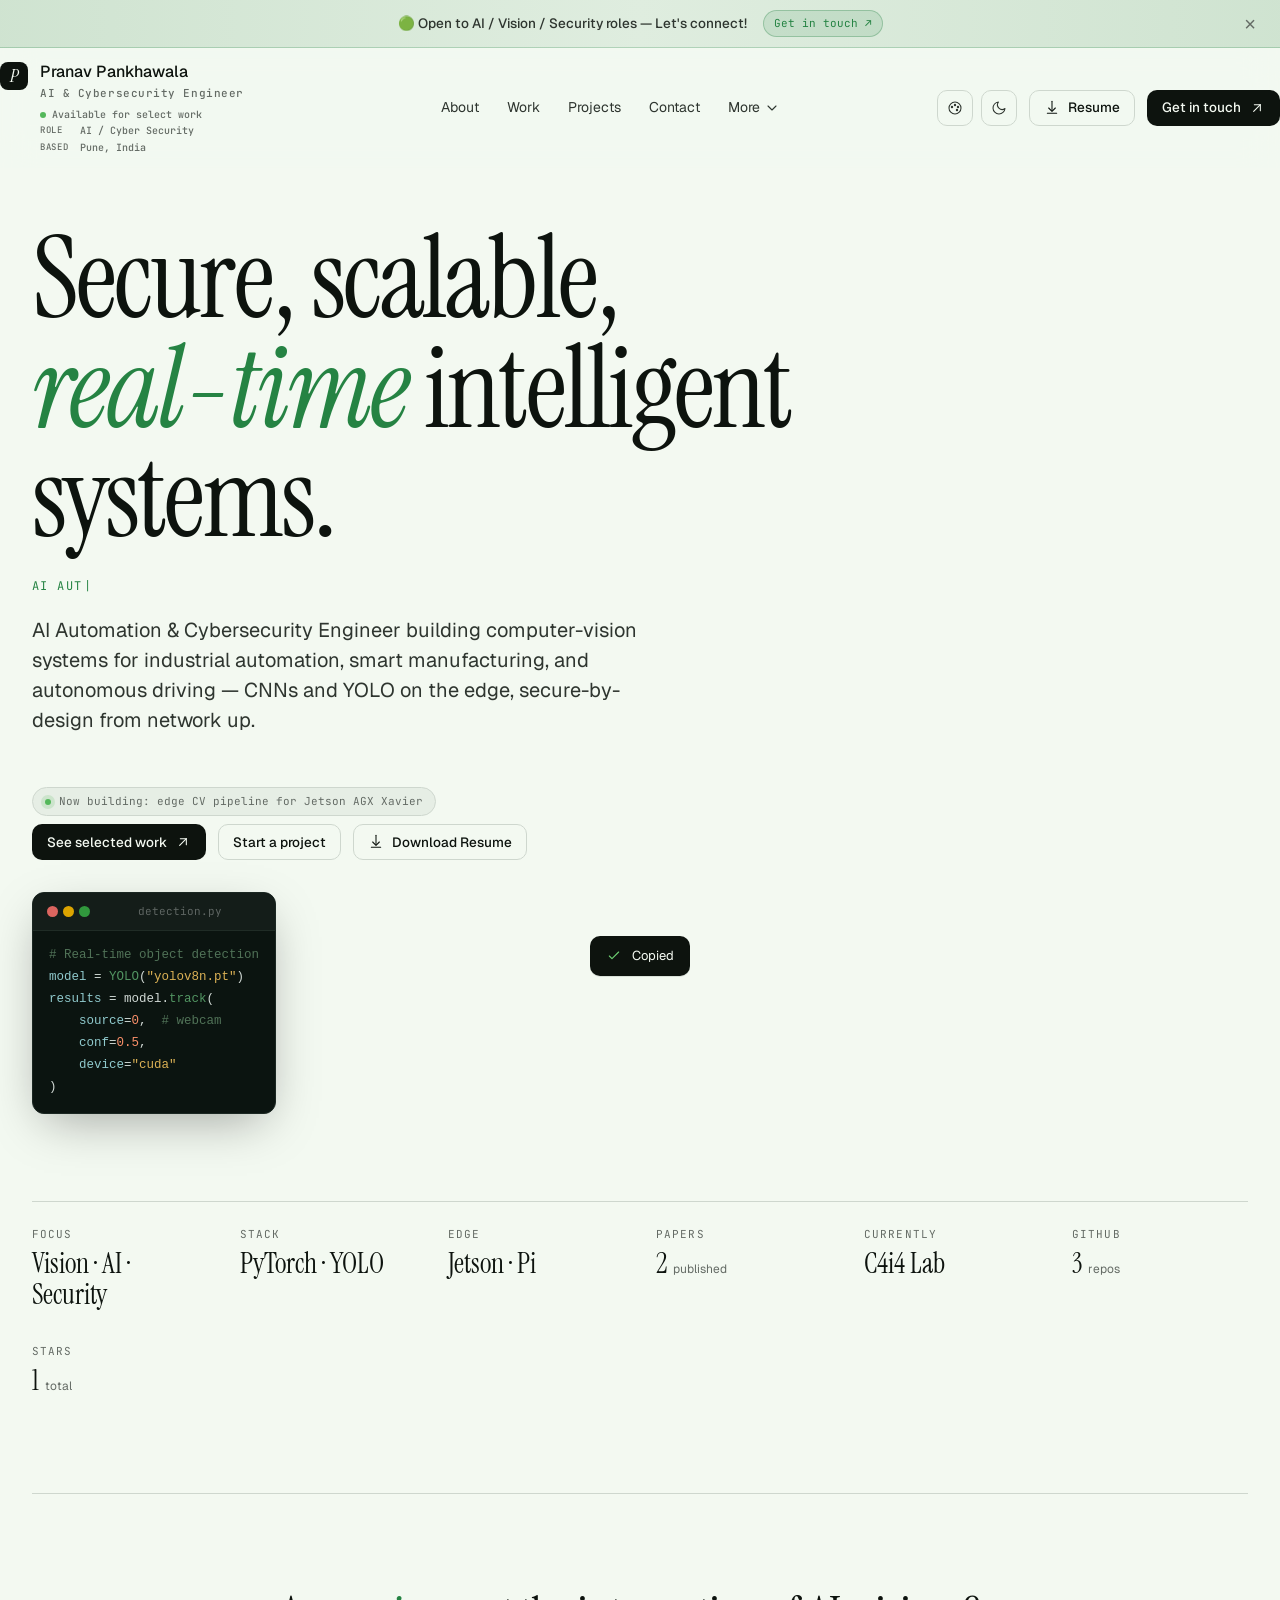
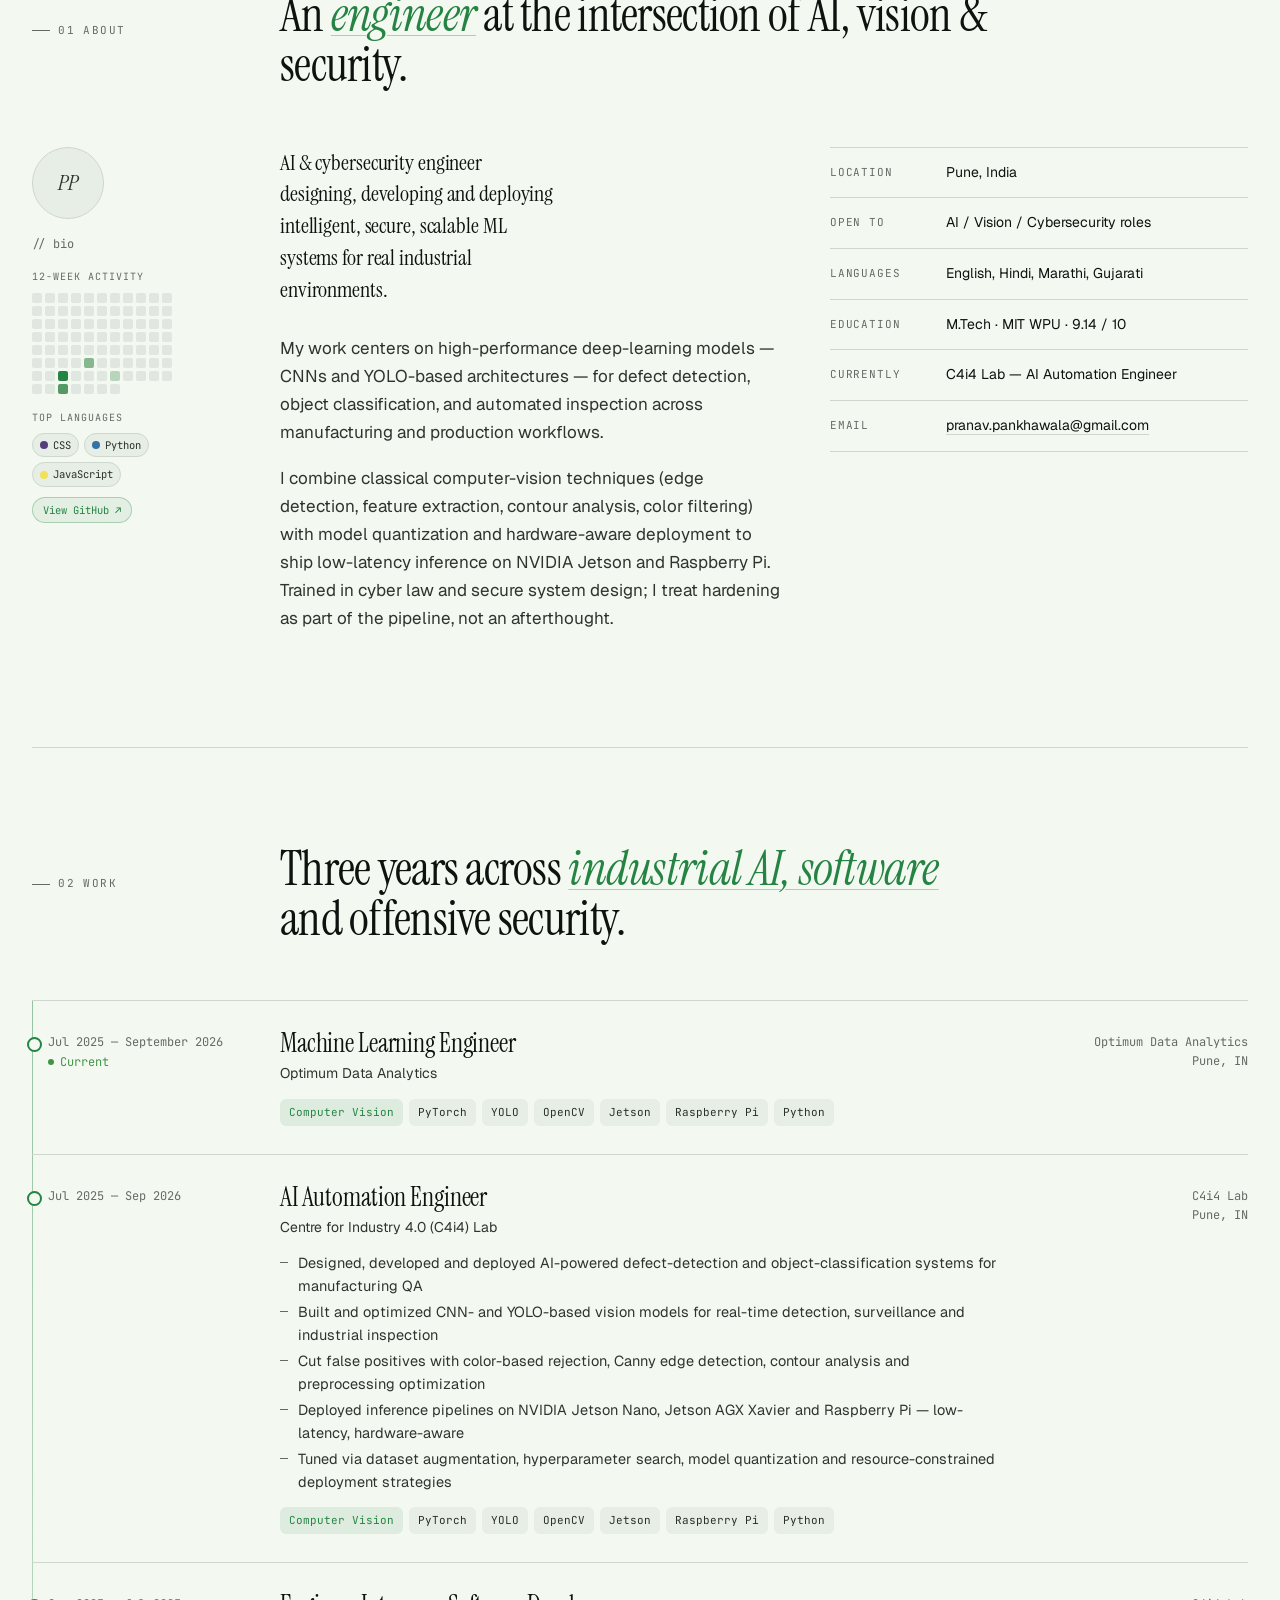
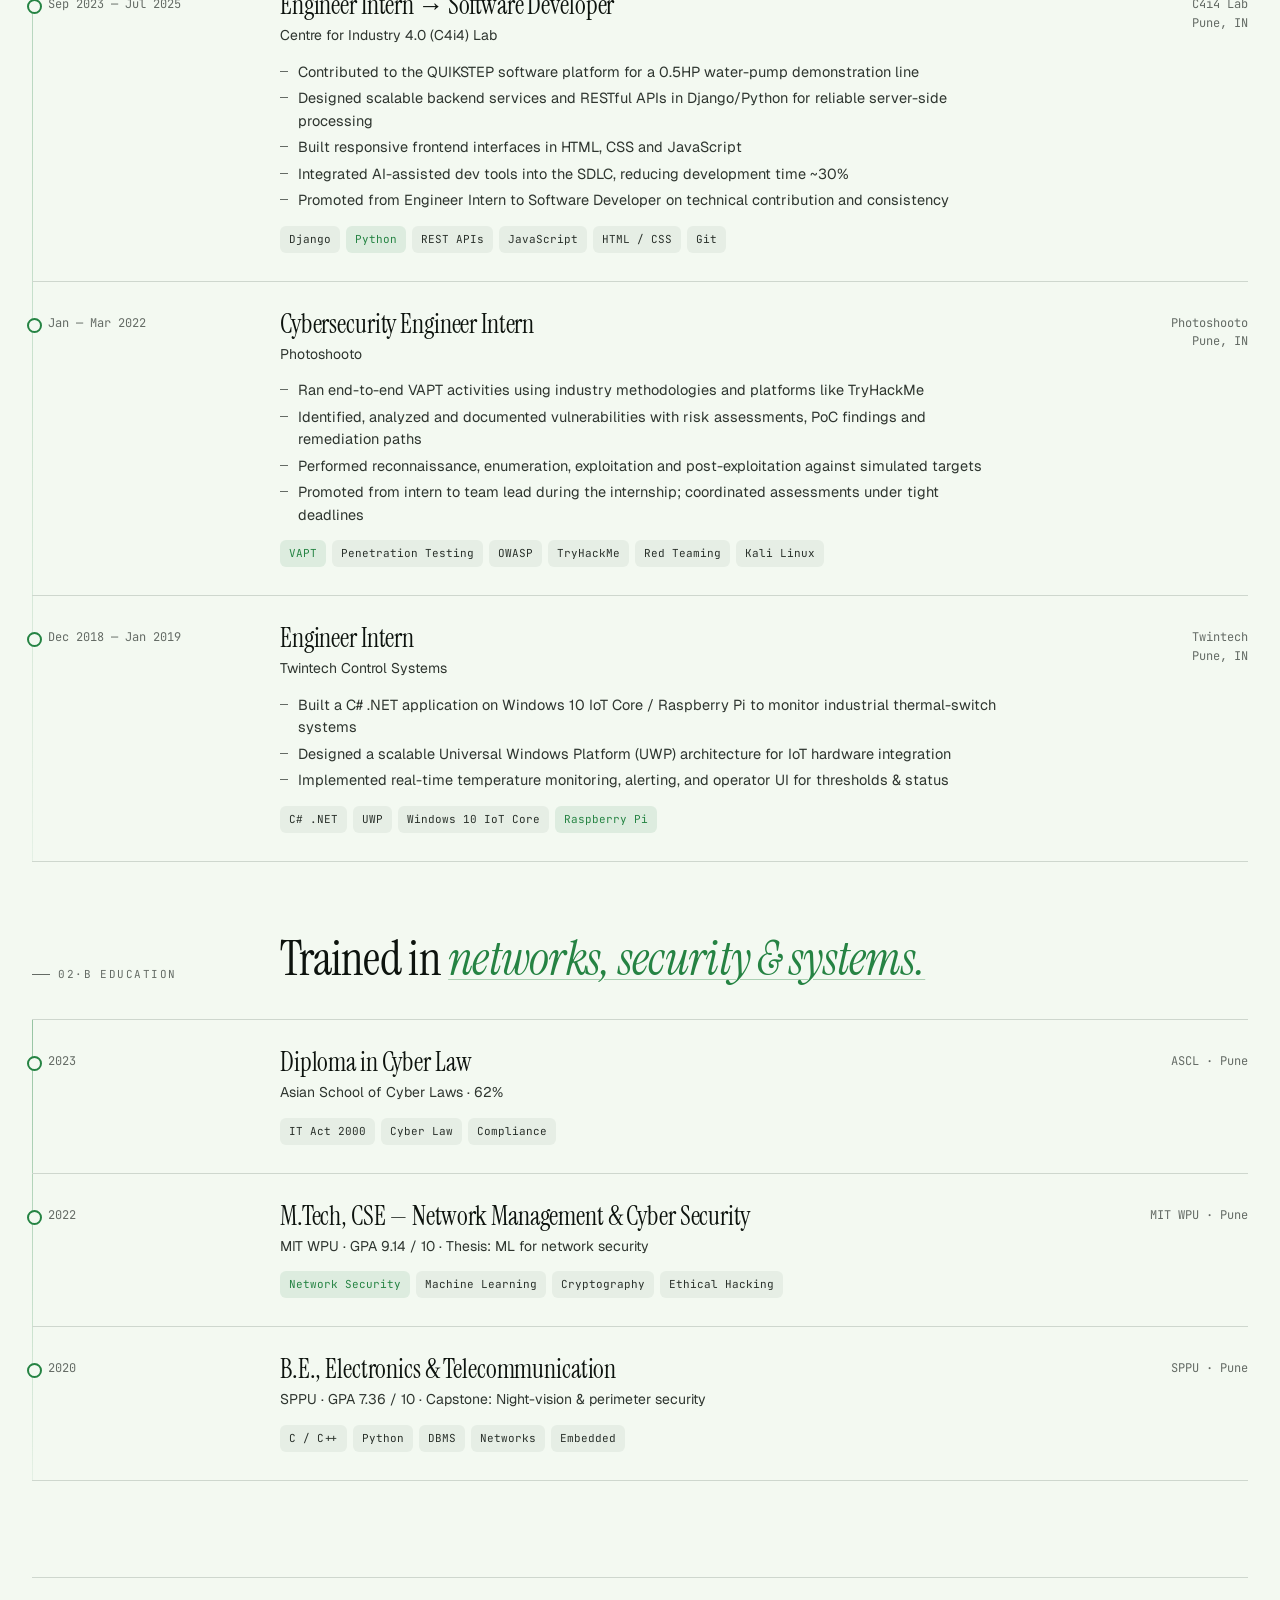
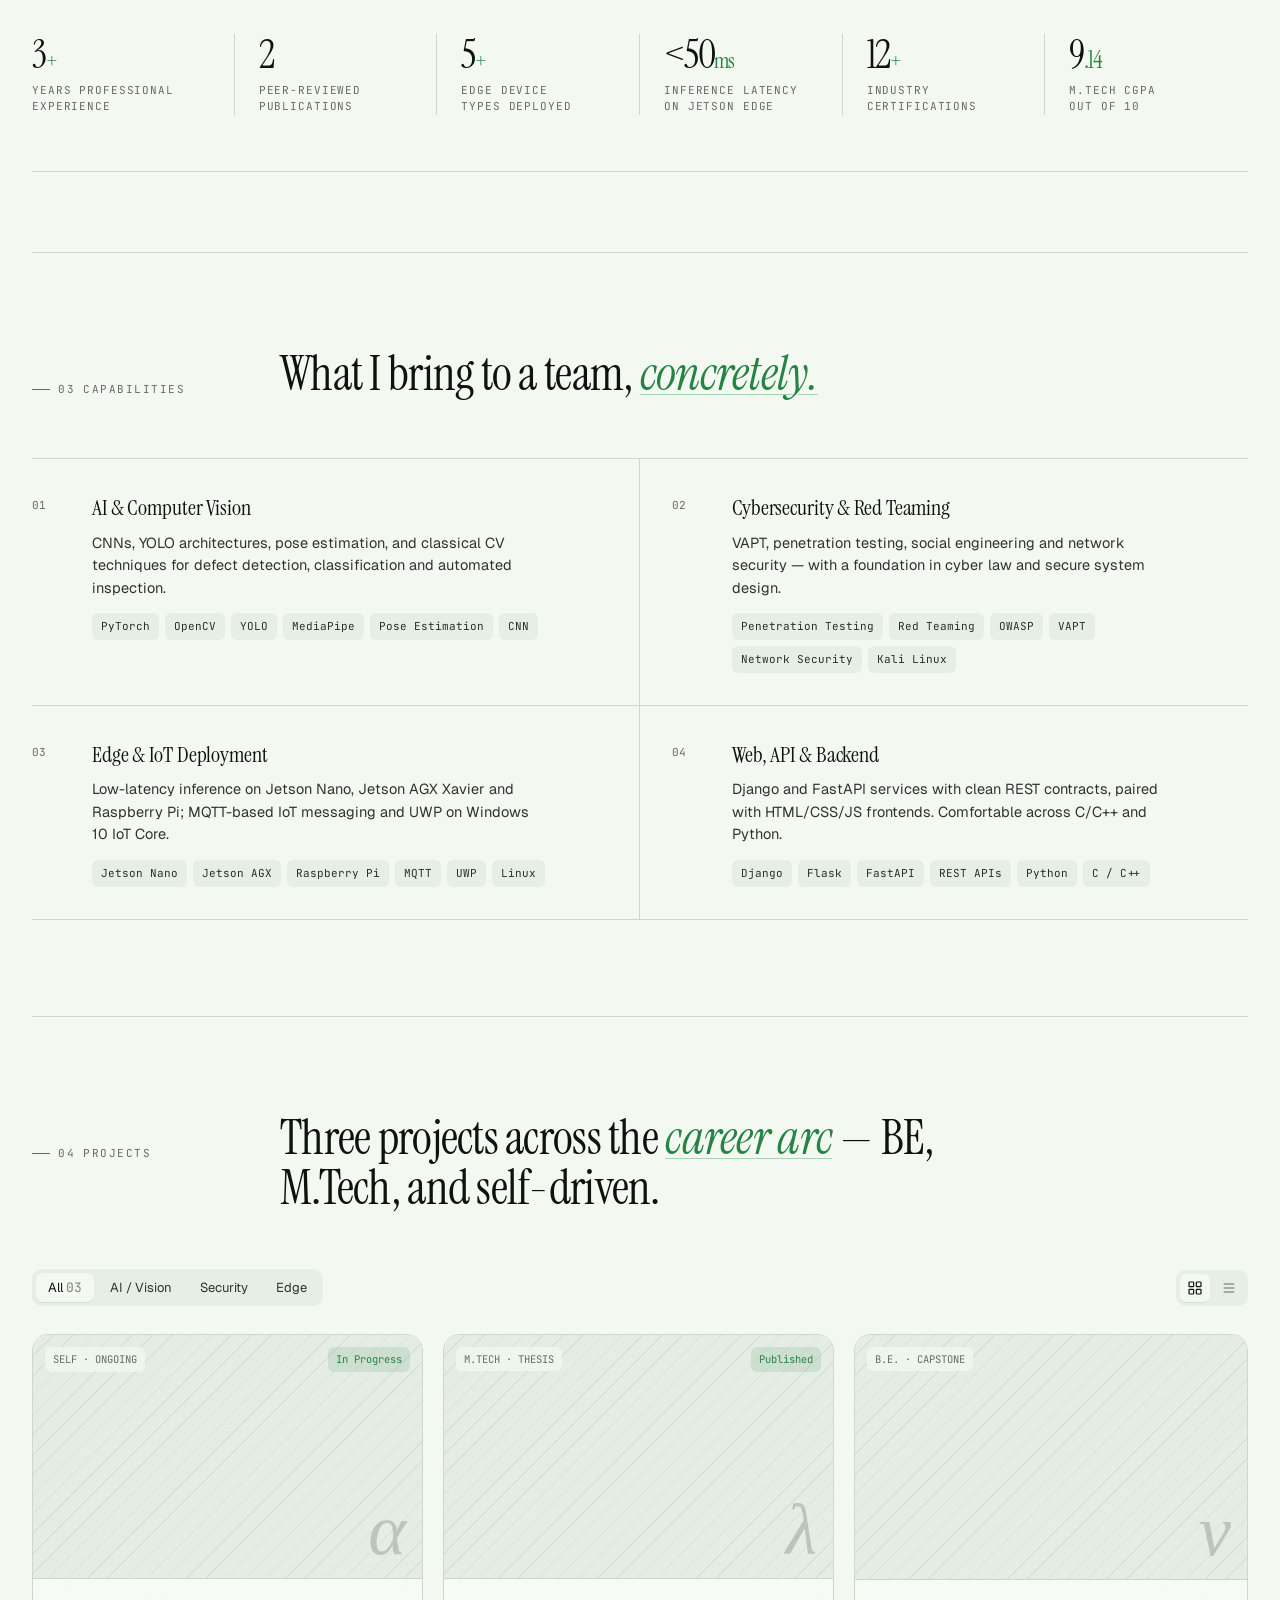
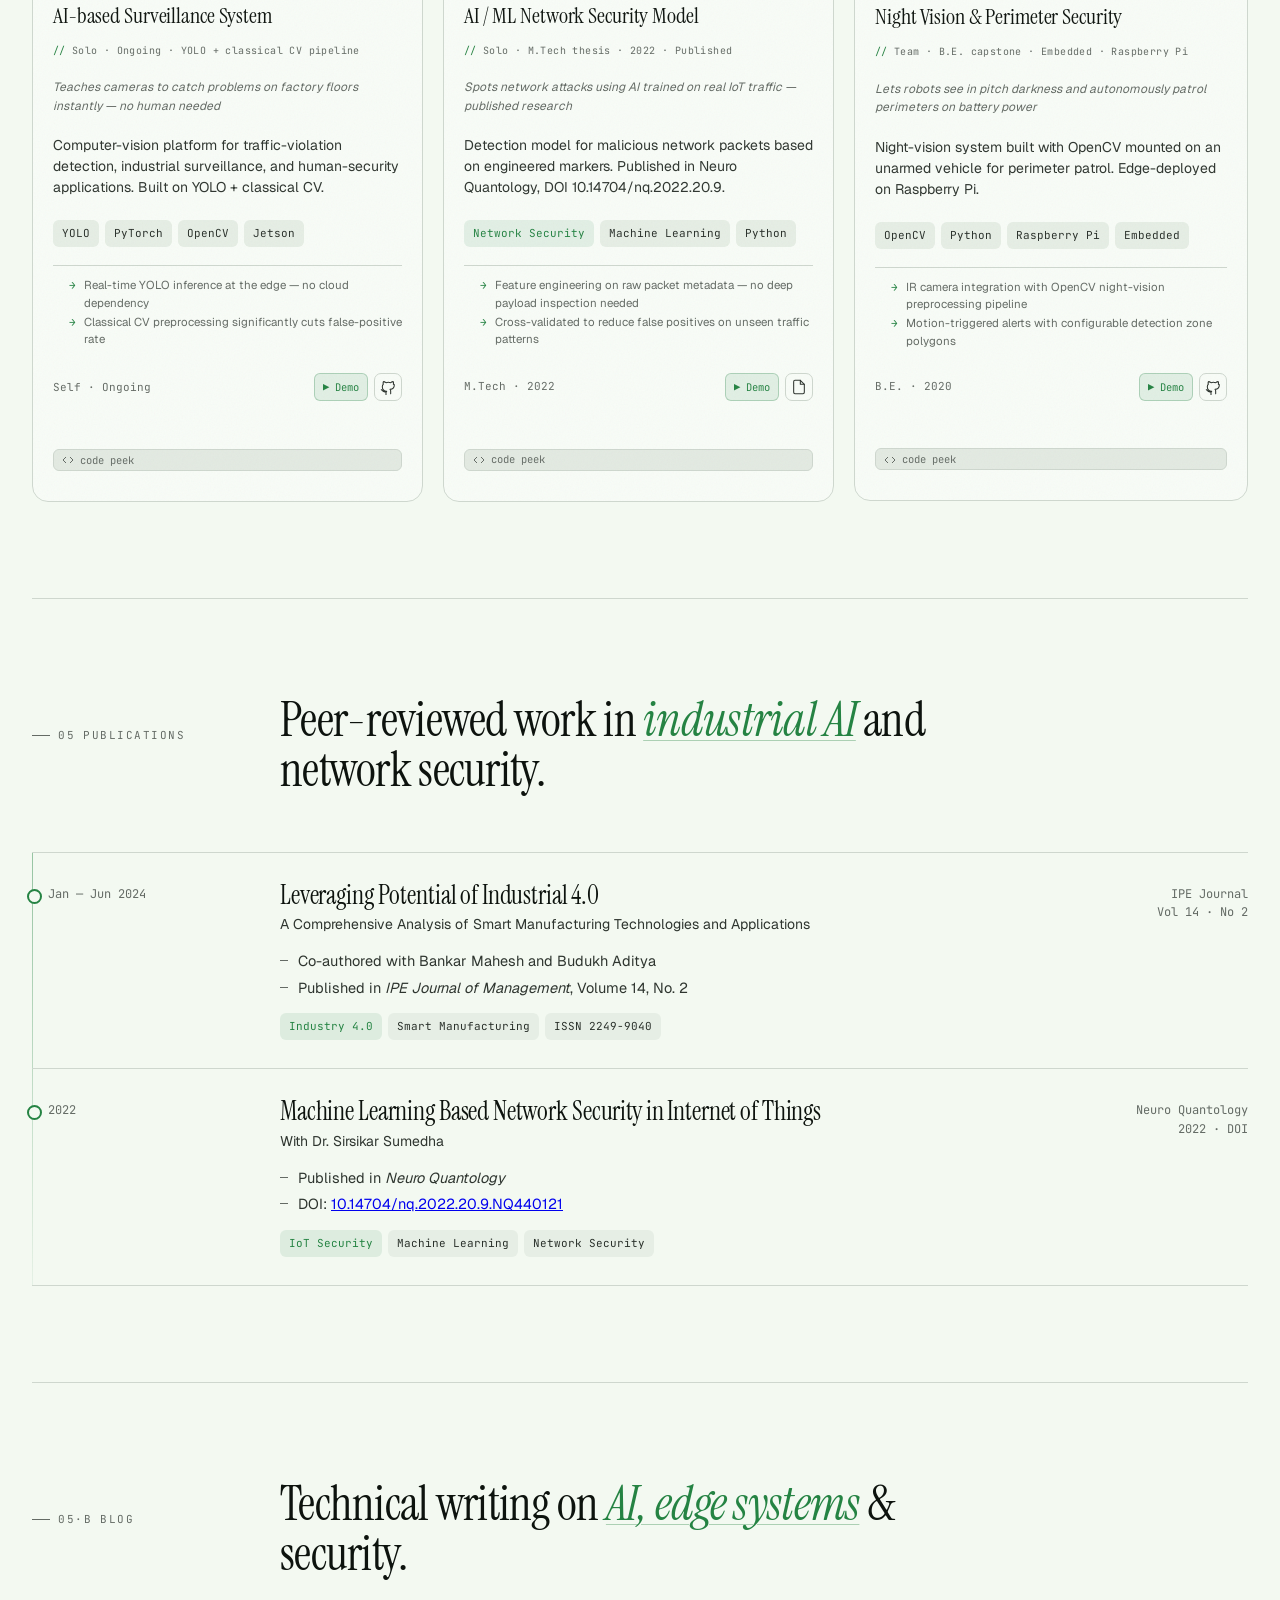
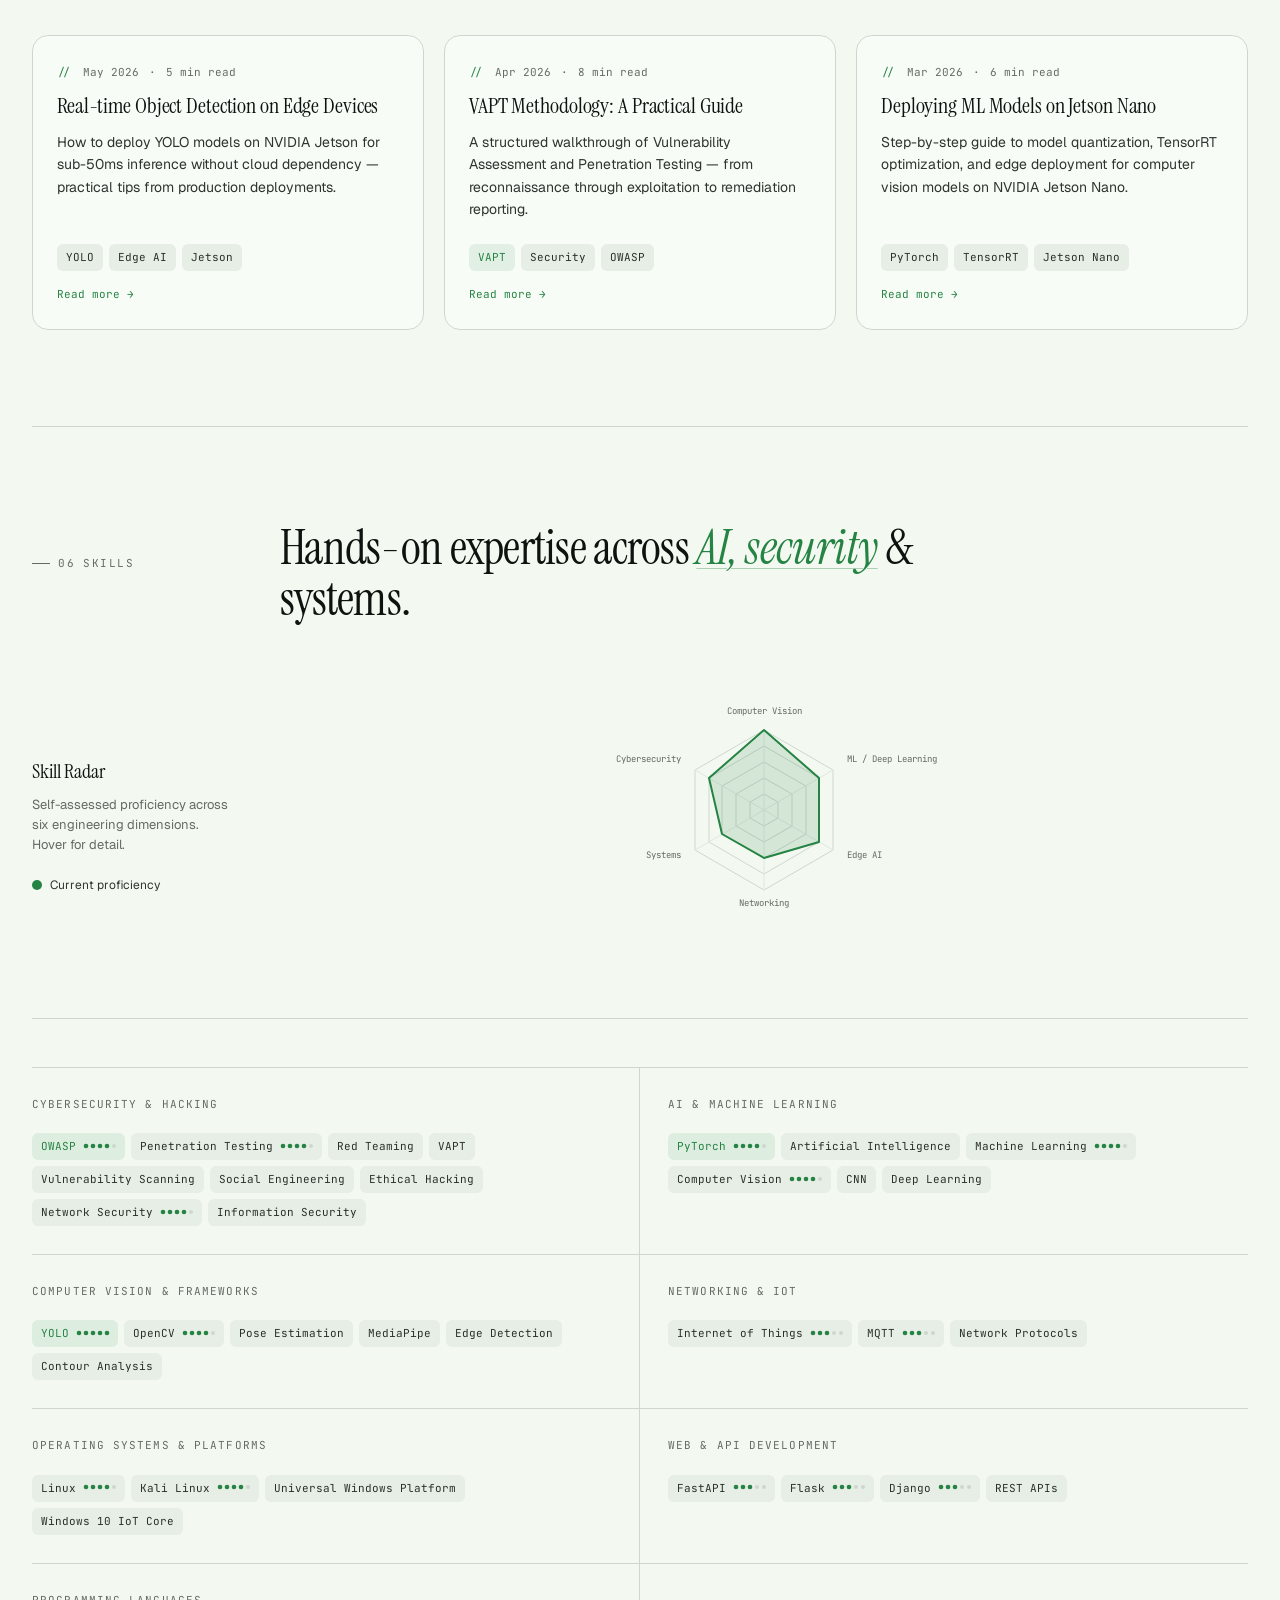
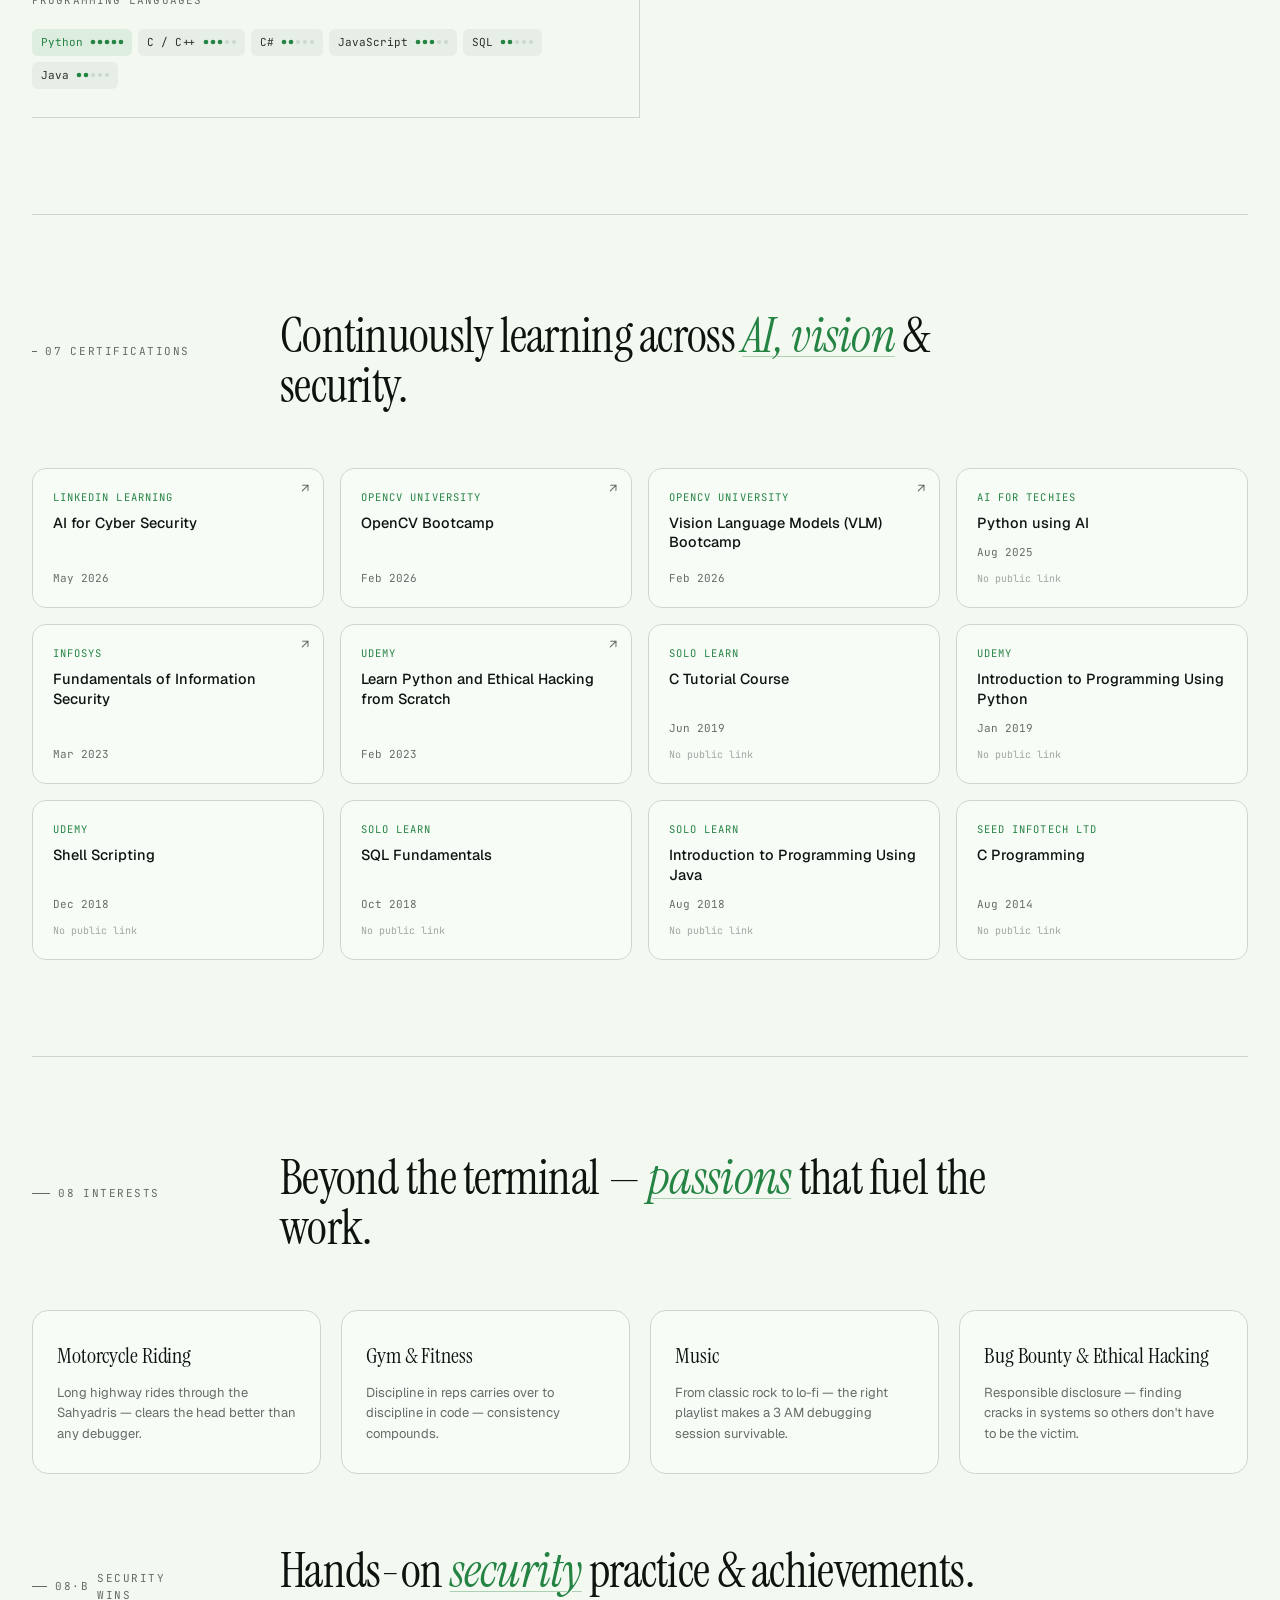
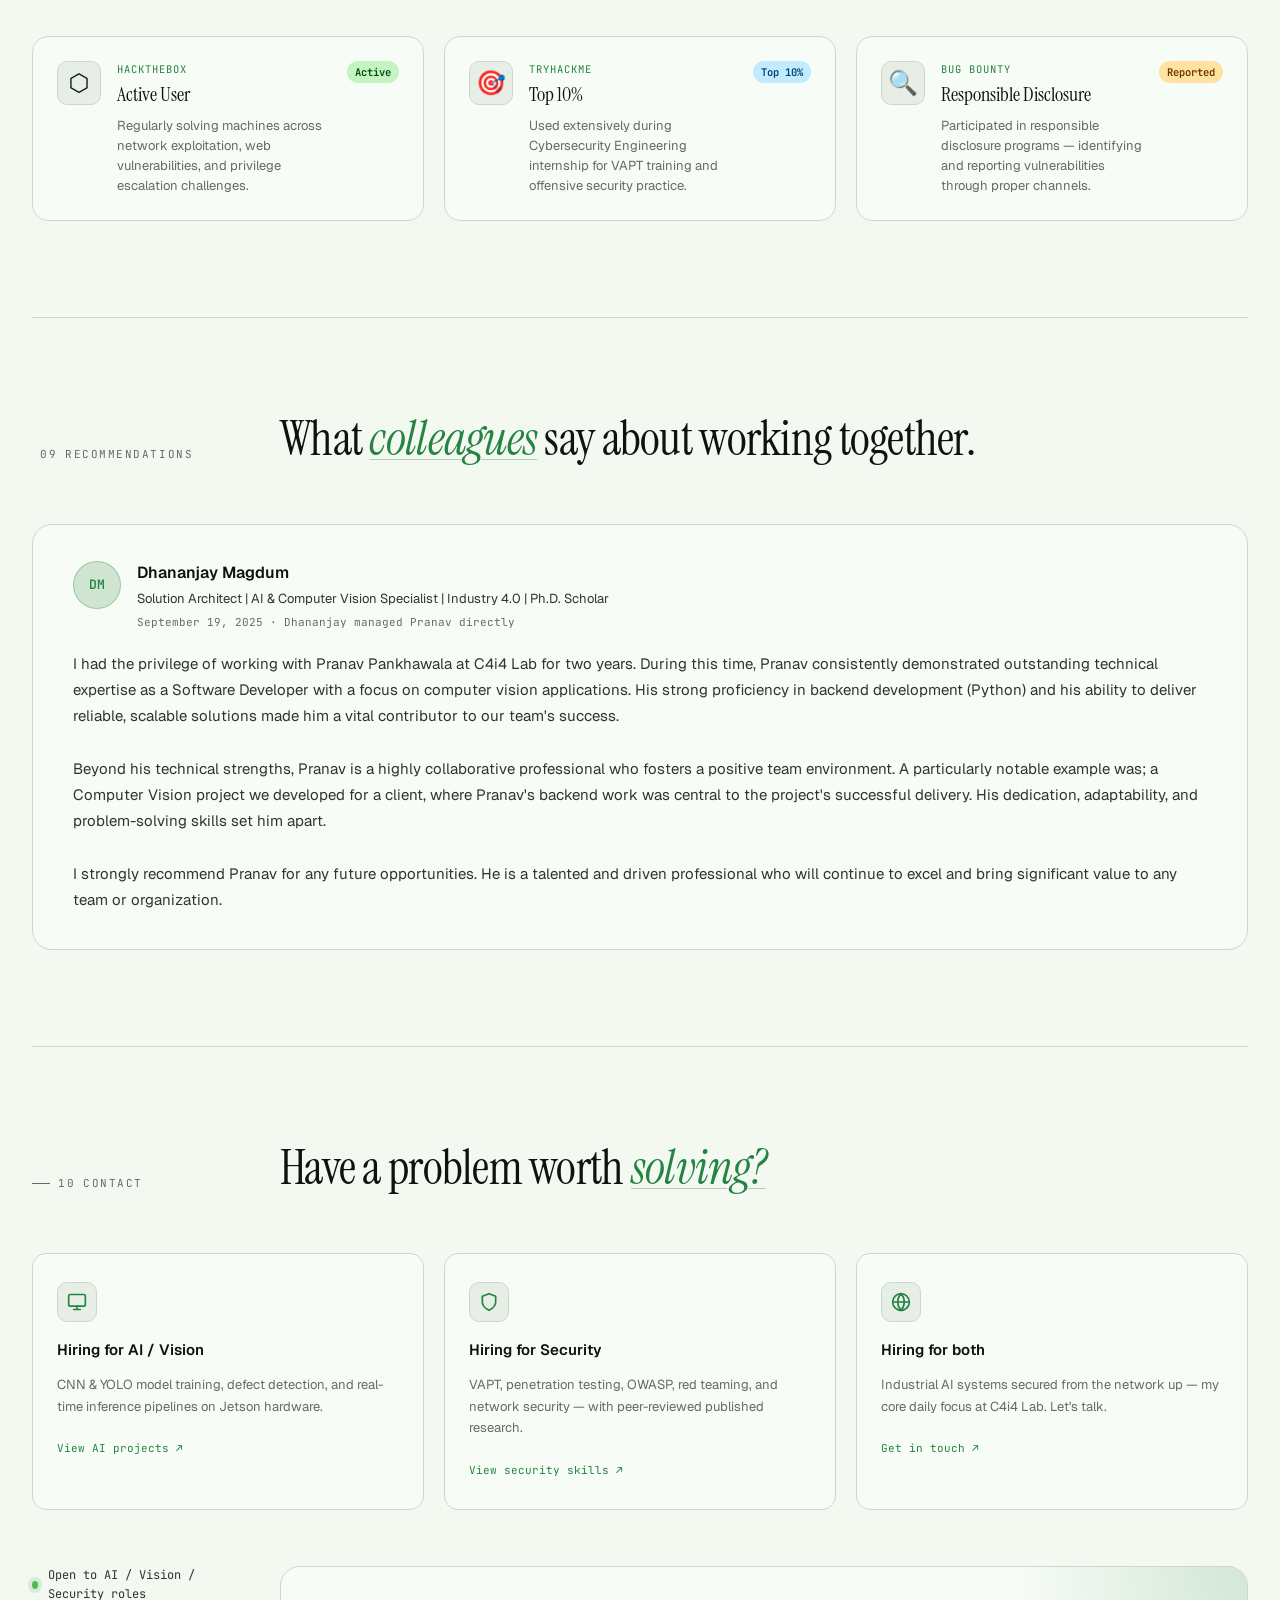
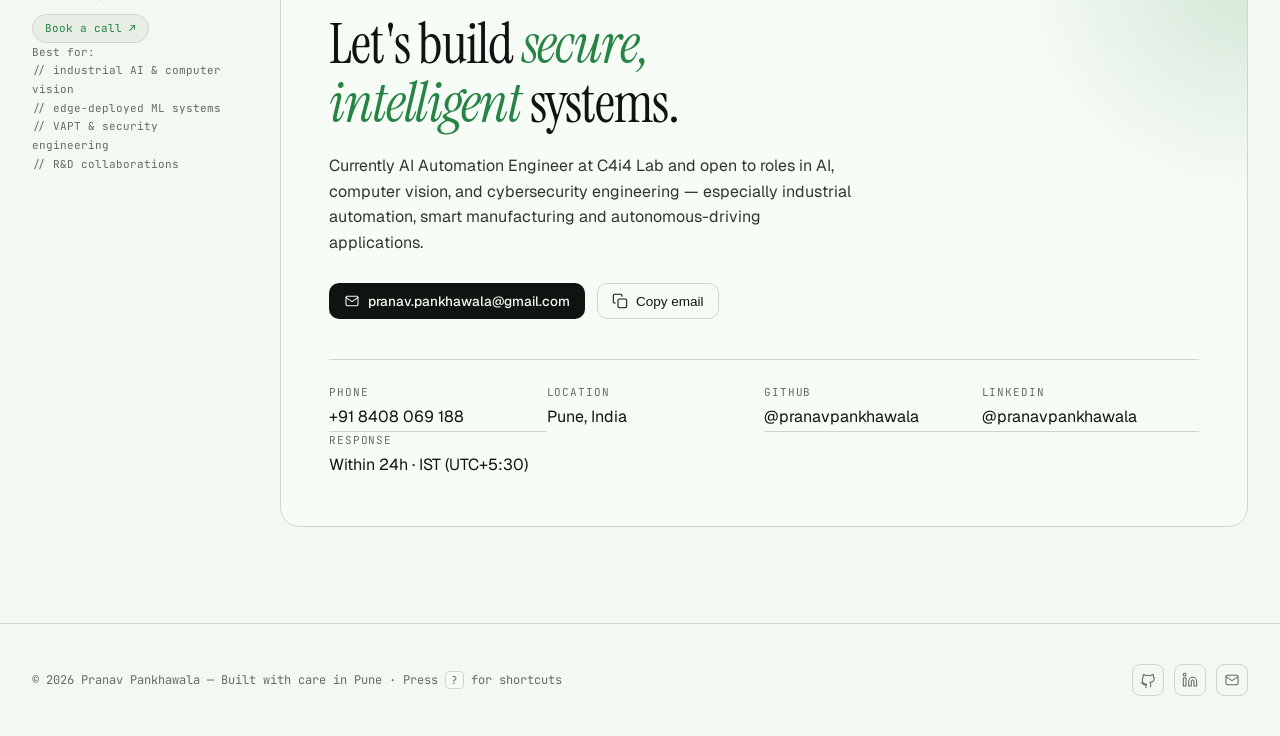
==== commit b224cf22: "chore: update work experience details and enhance styling for tags" ====
--- a/index.html
+++ b/index.html
@@ -265,7 +265,32 @@
 
       <div class="work-list" data-stagger>
         <article class="role">
-          <div class="when">Jul 2025 — Present<br/><span class="now"><span class="now-dot"></span>Current</span></div>
+          <div class="when">Jul 2025 — September 2026<br/><span class="now"><span class="now-dot"></span>Current</span></div>
+          <div class="what">
+            <h3>Machine Learning Engineer</h3>
+            <div class="at">Optimum Data Analytics</div>
+            <!-- <ul>
+              <li></li>
+              <li></li>
+              <li></li>
+              <li></li>
+              <li></li>
+            </ul> -->
+            <div class="tagrow">
+              <span class="tag accent">Computer Vision</span>
+              <span class="tag">PyTorch</span>
+              <span class="tag">YOLO</span>
+              <span class="tag">OpenCV</span>
+              <span class="tag">Jetson</span>
+              <span class="tag">Raspberry Pi</span>
+              <span class="tag">Python</span>
+            </div>
+          </div>
+          <div class="where">Optimum Data Analytics<br/>Pune, IN</div>
+        </article>
+
+        <article class="role">
+          <div class="when">Jul 2025 — Sep 2026<br/></div>
           <div class="what">
             <h3>AI Automation Engineer</h3>
             <div class="at">Centre for Industry 4.0 (C4i4) Lab</div>
@@ -303,7 +328,7 @@
             </ul>
             <div class="tagrow">
               <span class="tag">Django</span>
-              <span class="tag">Python</span>
+              <span class="tag accent">Python</span>
               <span class="tag">REST APIs</span>
               <span class="tag">JavaScript</span>
               <span class="tag">HTML / CSS</span>
@@ -350,7 +375,7 @@
               <span class="tag">C# .NET</span>
               <span class="tag">UWP</span>
               <span class="tag">Windows 10 IoT Core</span>
-              <span class="tag">Raspberry Pi</span>
+              <span class="tag accent">Raspberry Pi</span>
             </div>
           </div>
           <div class="where">Twintech<br/>Pune, IN</div>
--- a/index.css
+++ b/index.css
@@ -577,7 +577,7 @@
   margin-left: -16px; margin-right: -16px; border-radius: 12px;
 }
 .role:hover::before { opacity: 0.6; }
-.role .when { font-family: "JetBrains Mono", monospace; font-size: 12px; color: var(--ink-3); padding-top: 4px; }
+.role .when { font-family: "JetBrains Mono", monospace; font-size: 12px; color: var(--ink-3); padding: 4px 0 0 16px; }
 .role .when .now { display: inline-flex; align-items: center; gap: 6px; color: oklch(0.6 0.14 145); }
 [data-theme="dark"] .role .when .now { color: oklch(0.78 0.16 145); }
 .role .now-dot { width: 6px; height: 6px; border-radius: 50%; background: currentColor; }
@@ -614,7 +614,7 @@
 @media (max-width: 880px) {
   .role { grid-template-columns: 1fr; gap: 8px; padding: 24px 0; }
   .role .where { text-align: left; padding-top: 0; }
-  .role .when { padding-top: 0; }
+  .role .when { padding: 0; }
   .role .what h3 { font-size: 22px; }
 }
 
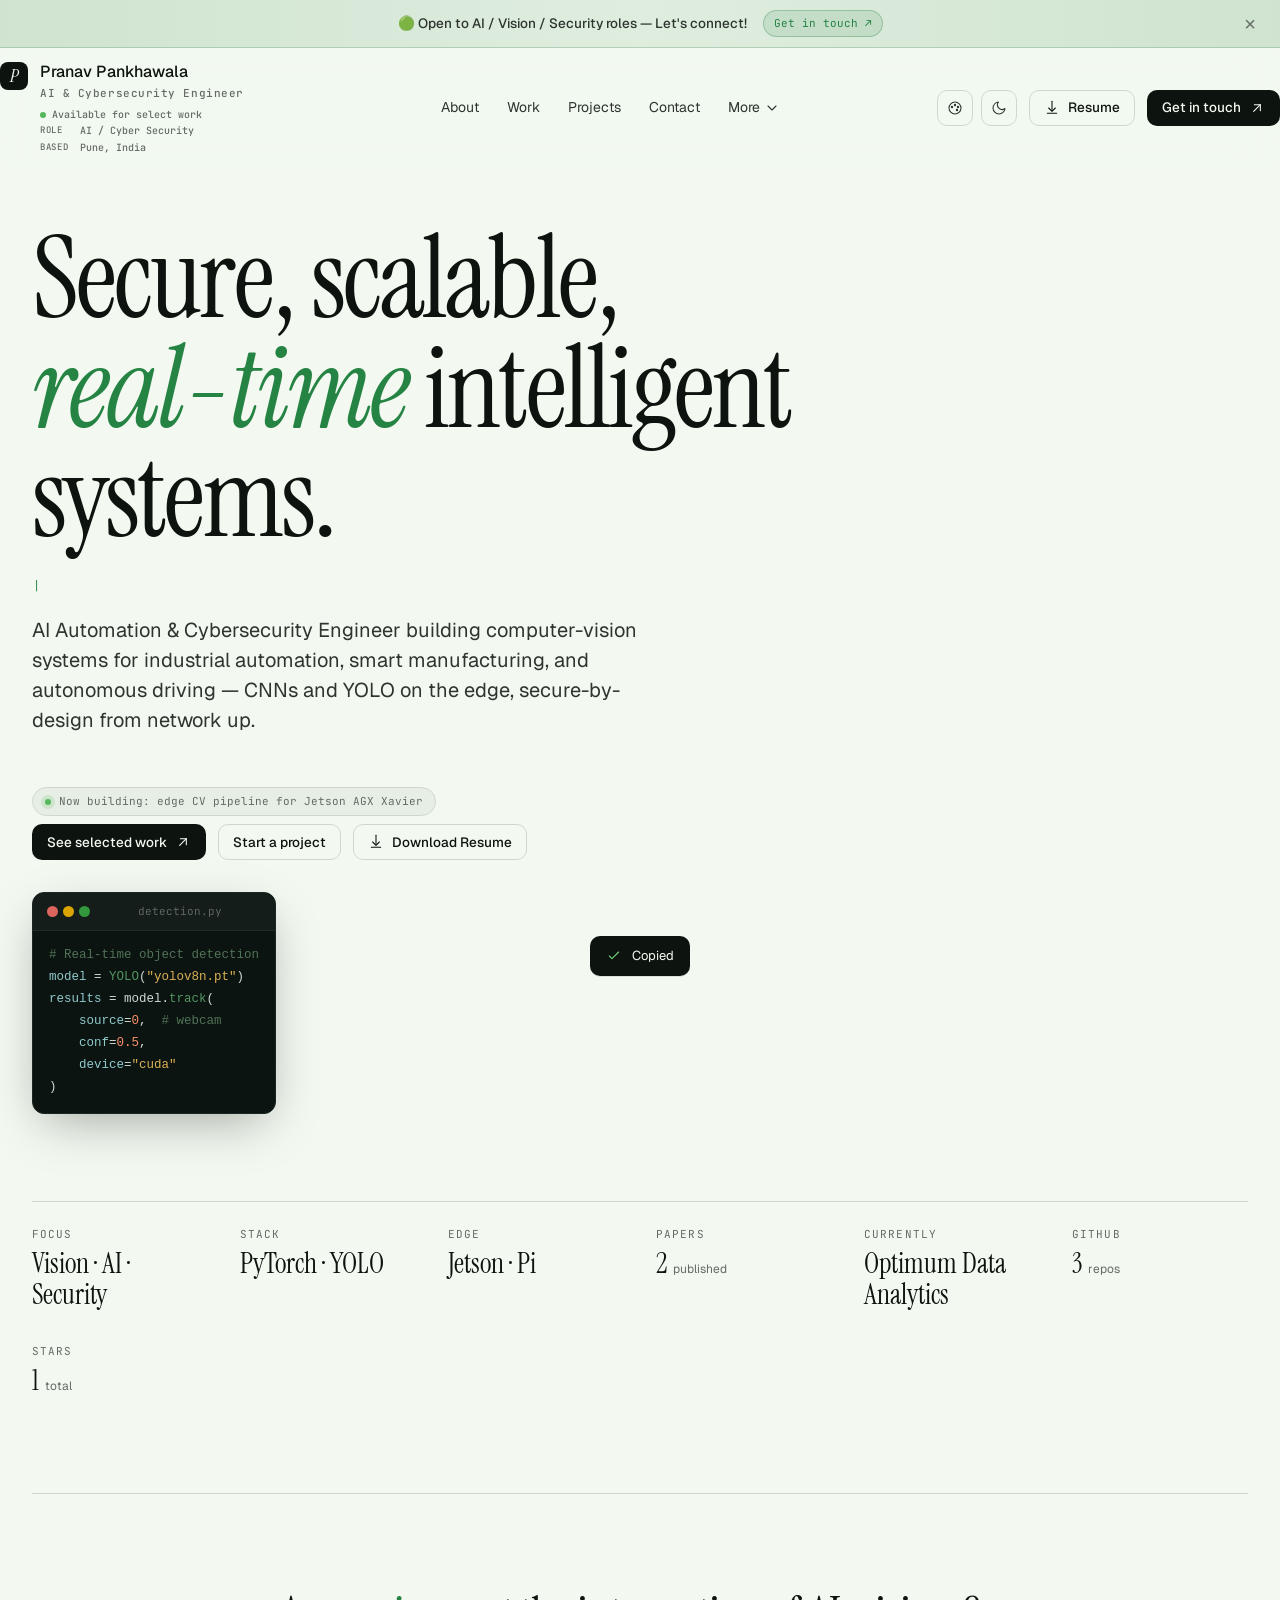
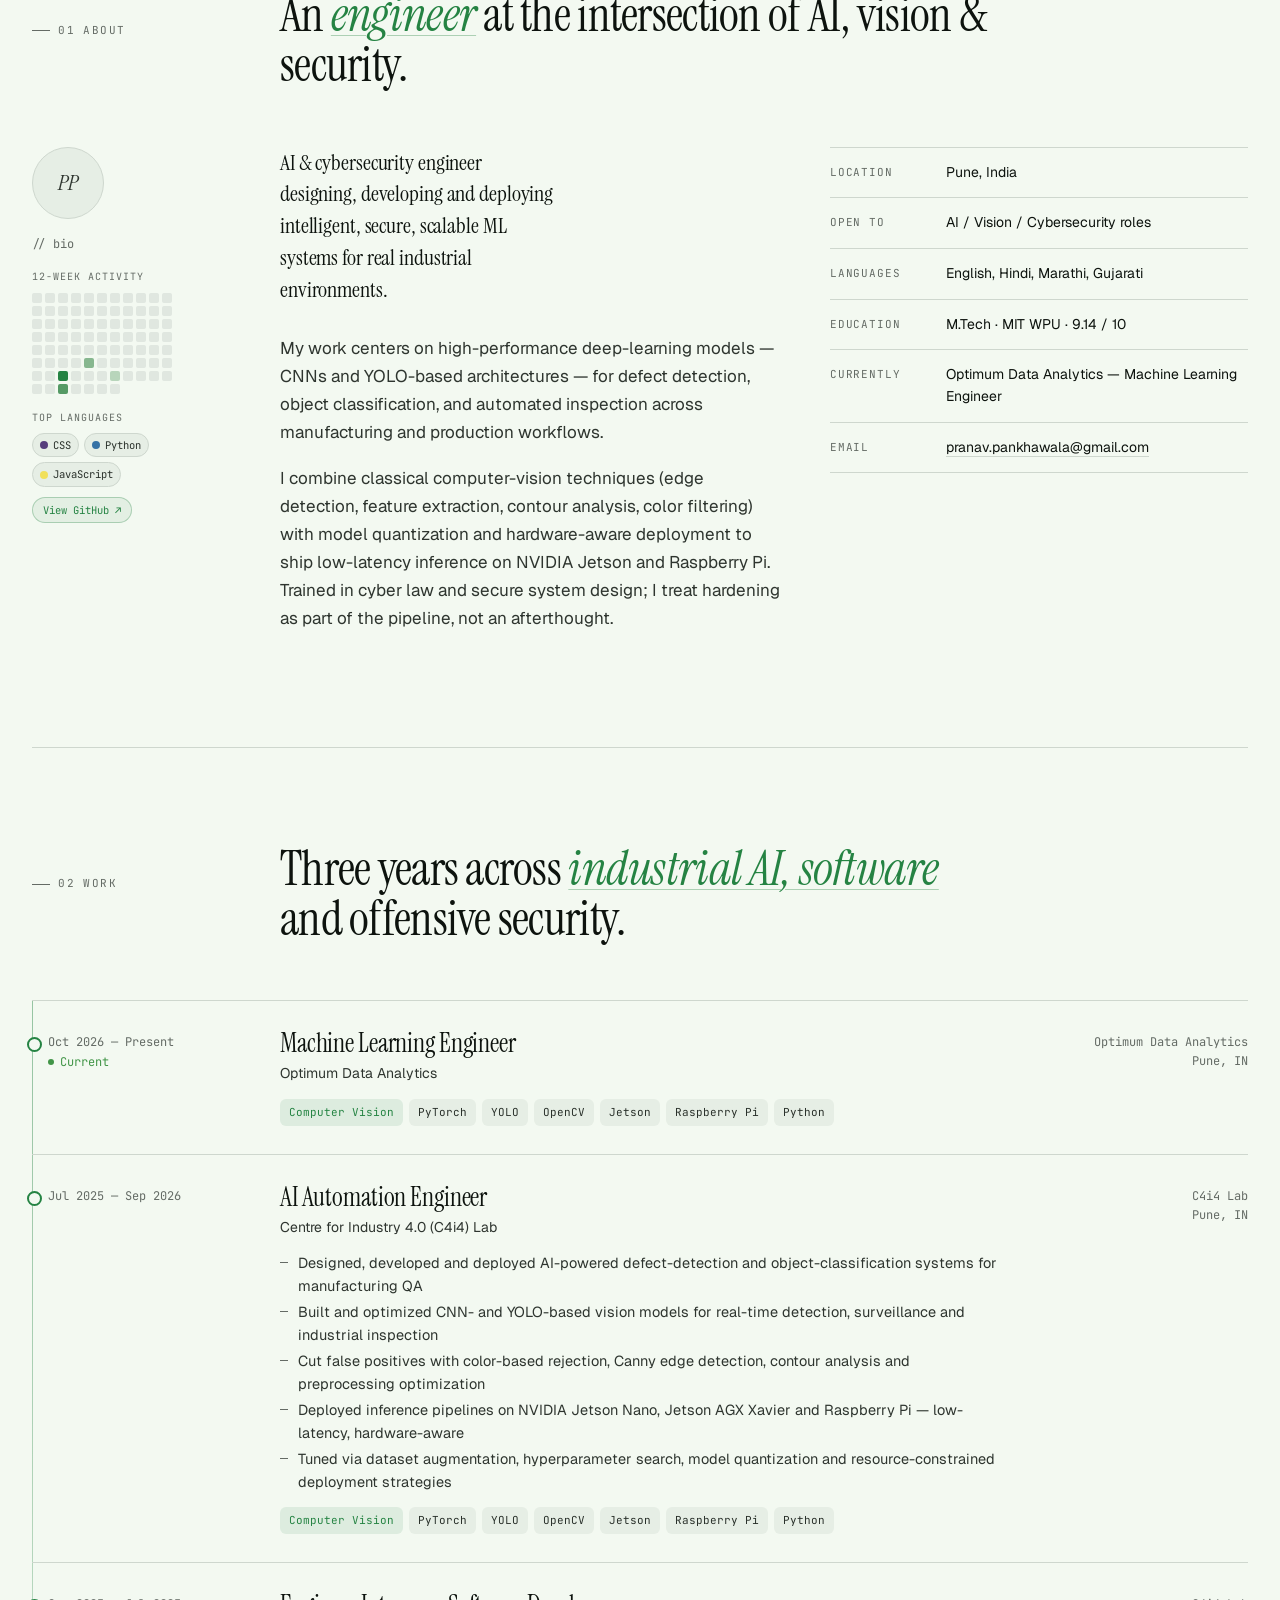
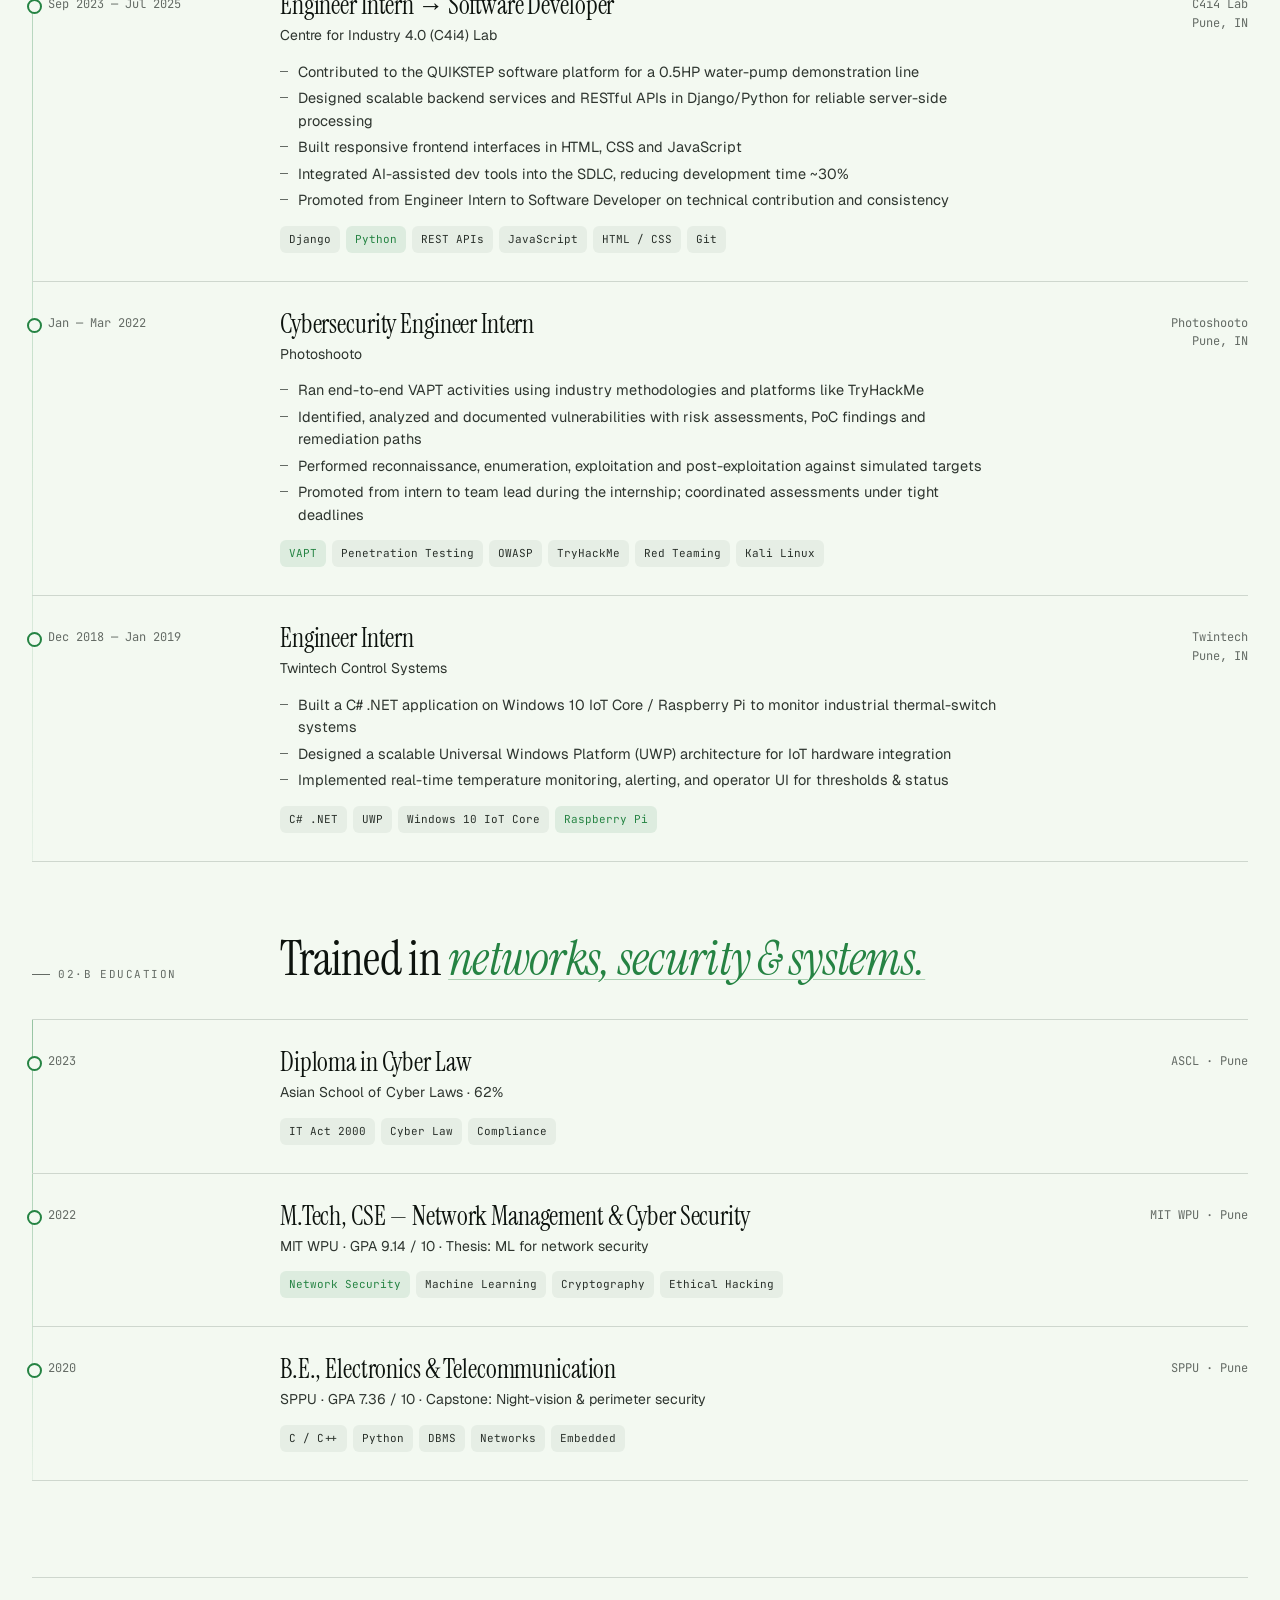
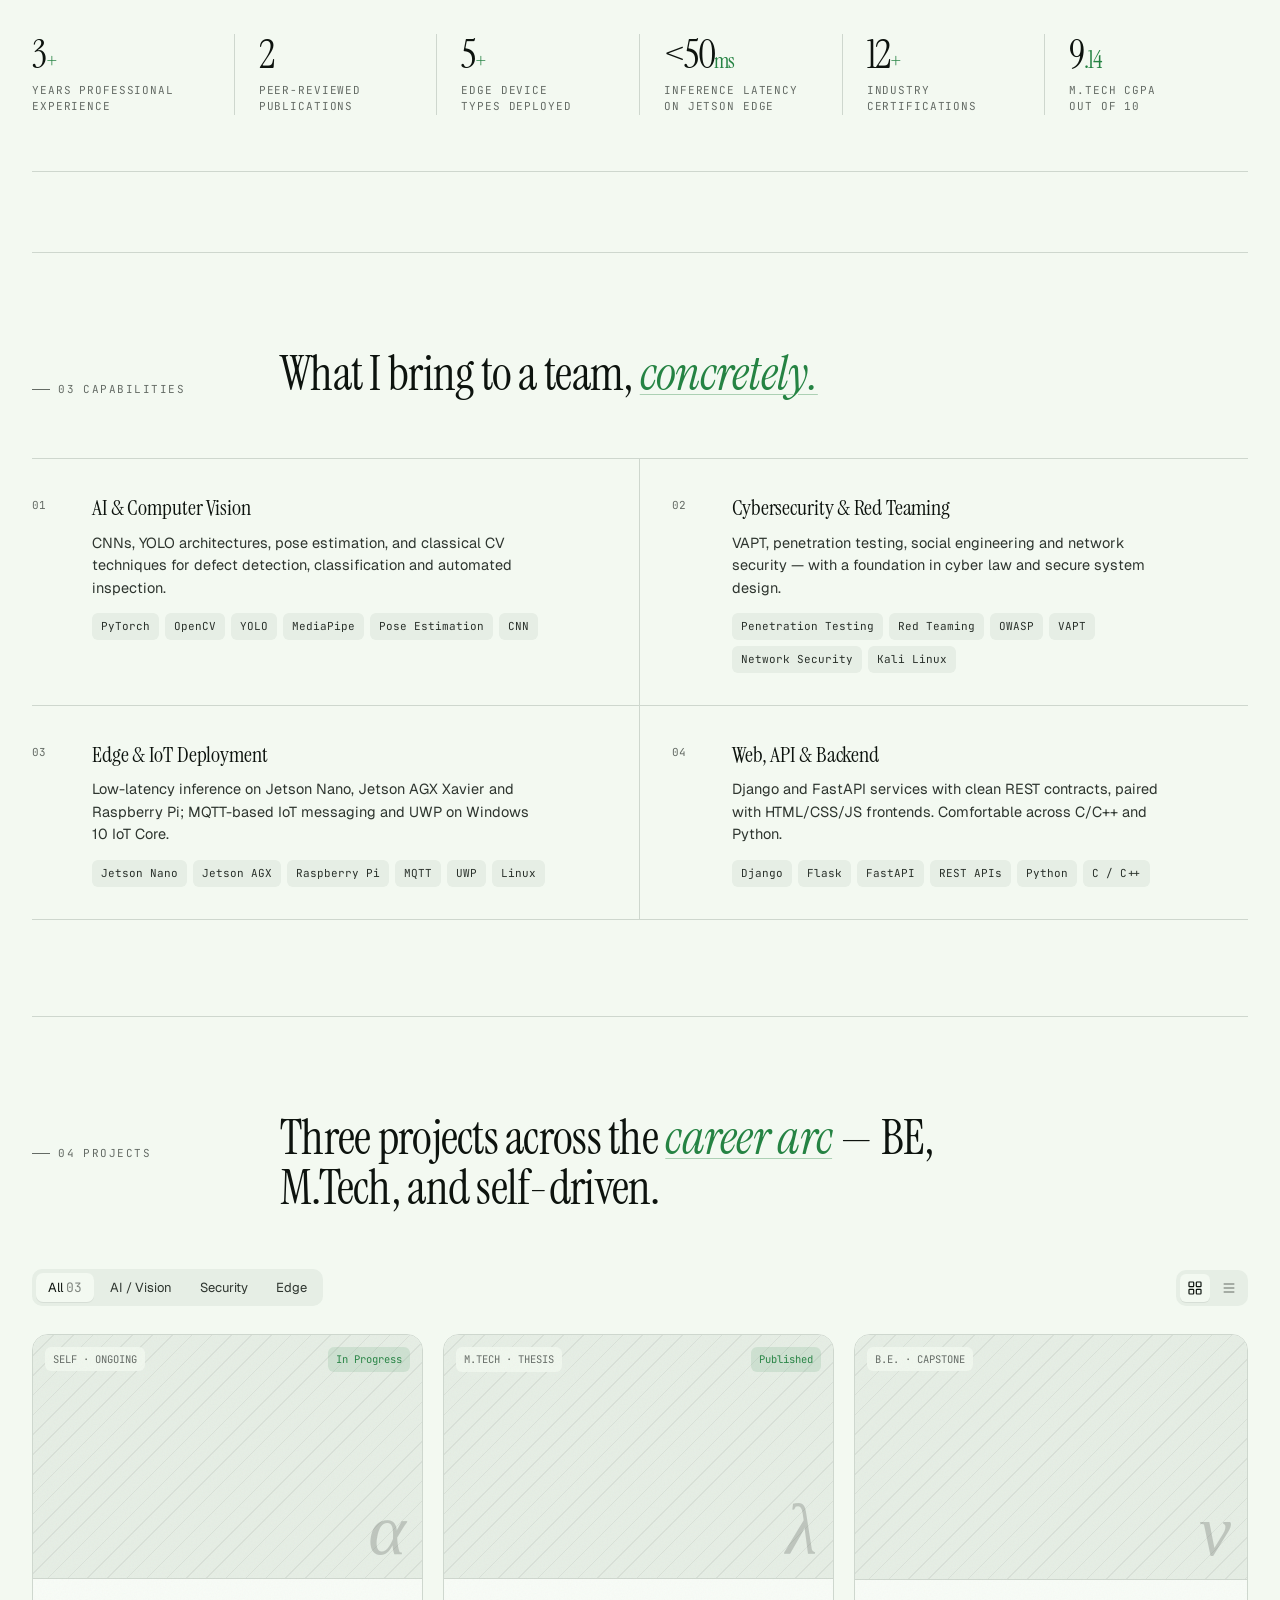
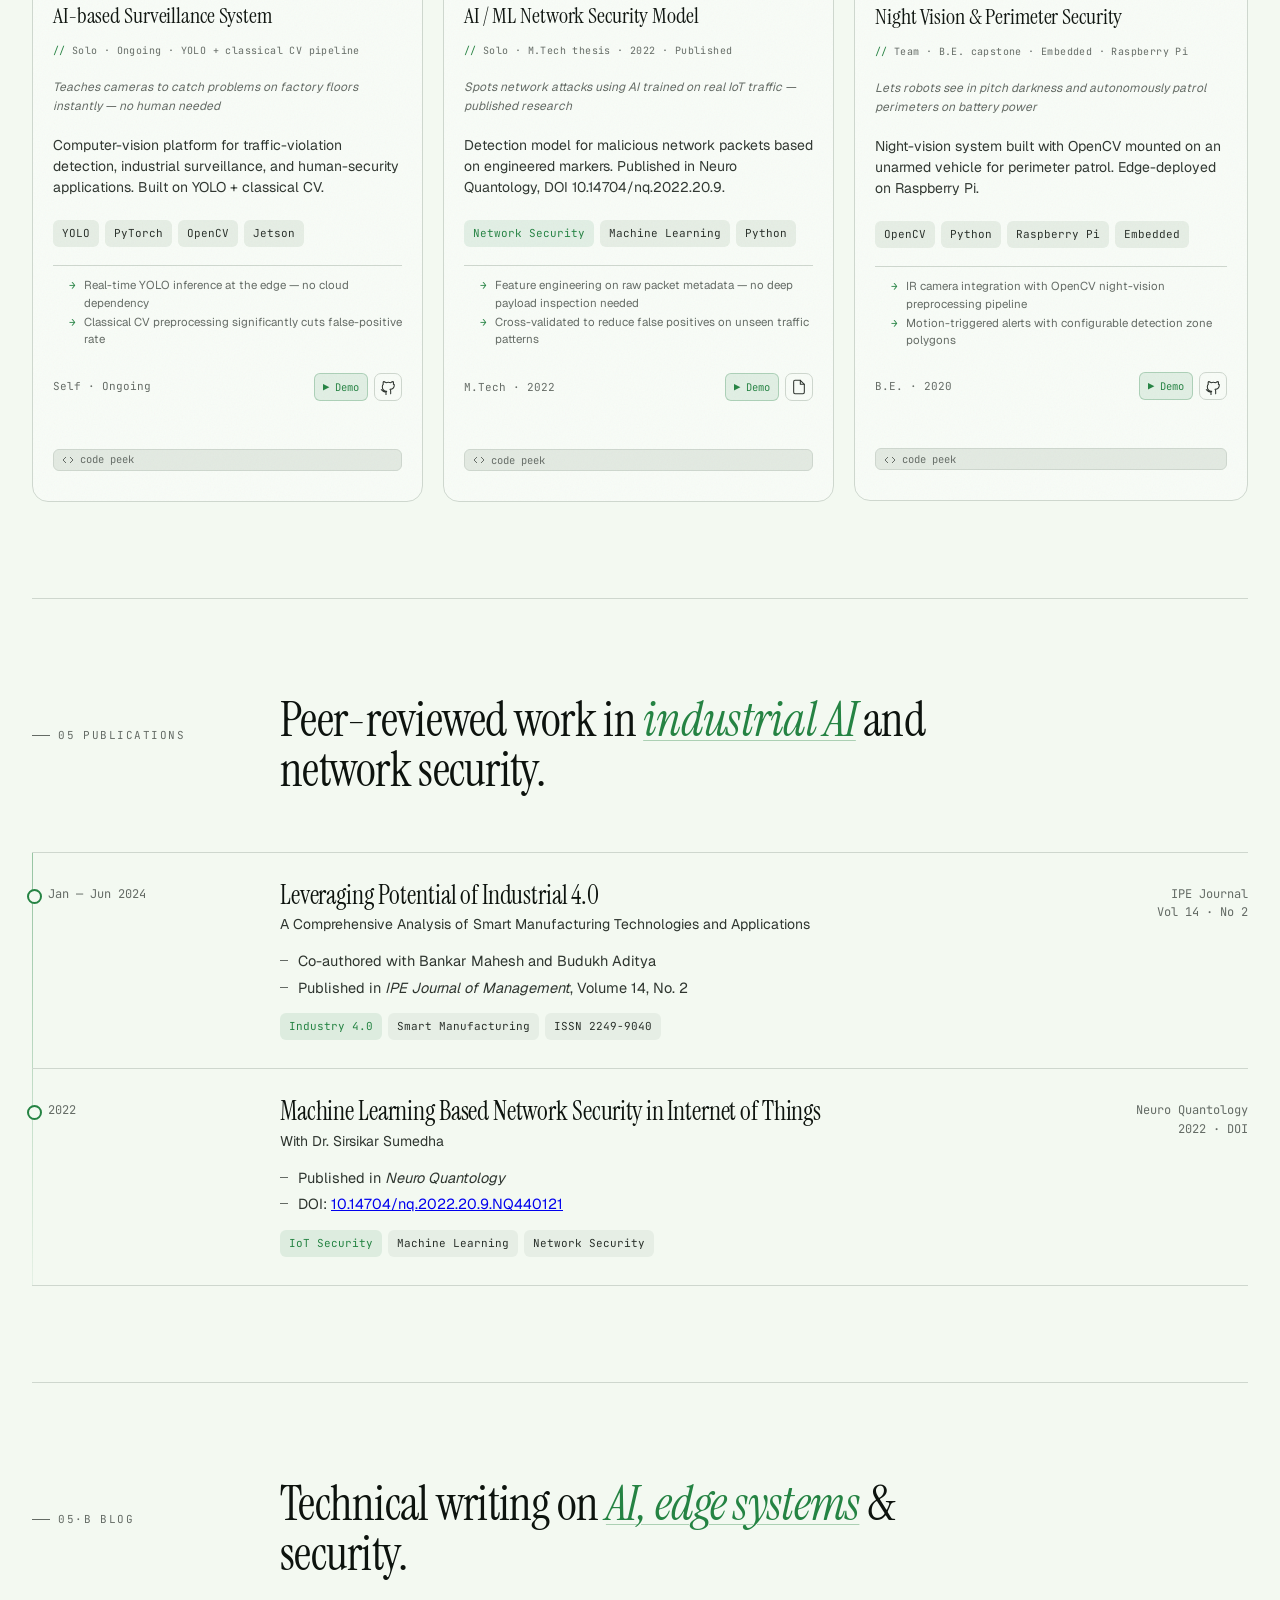
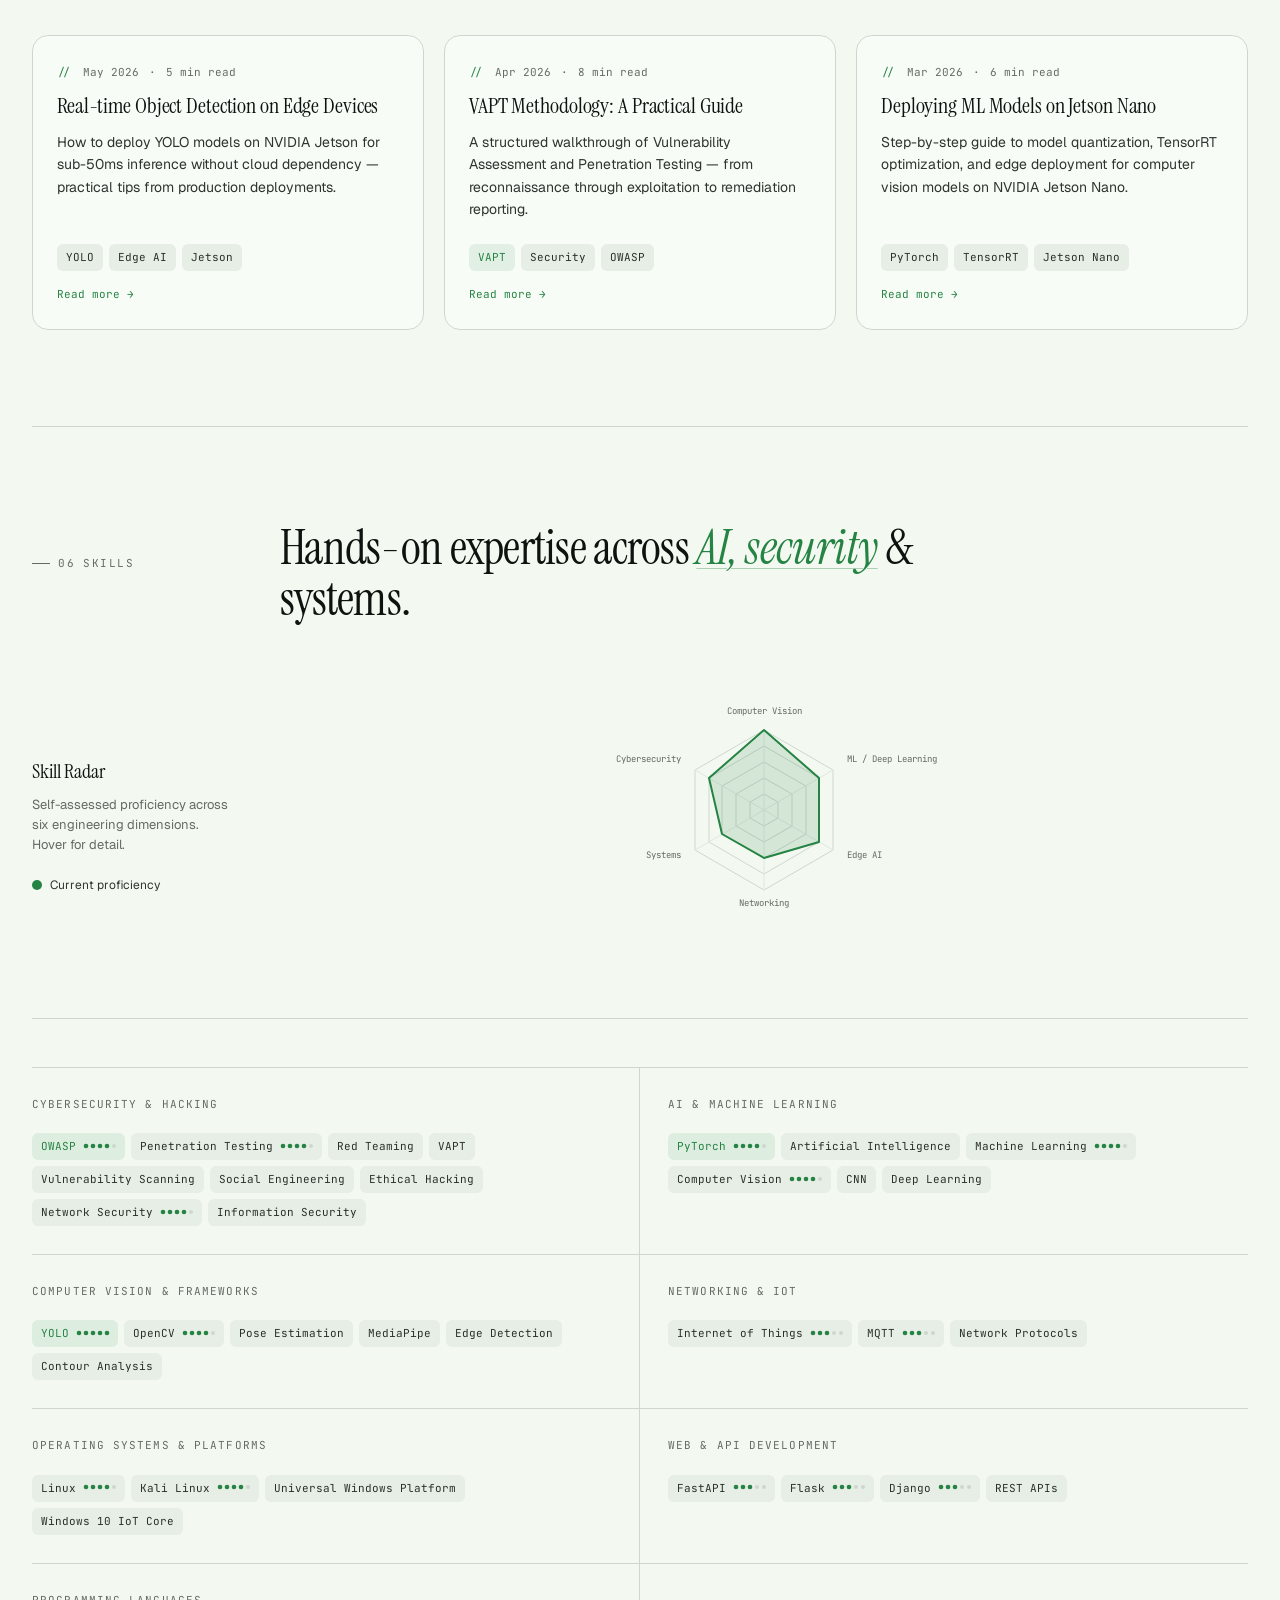
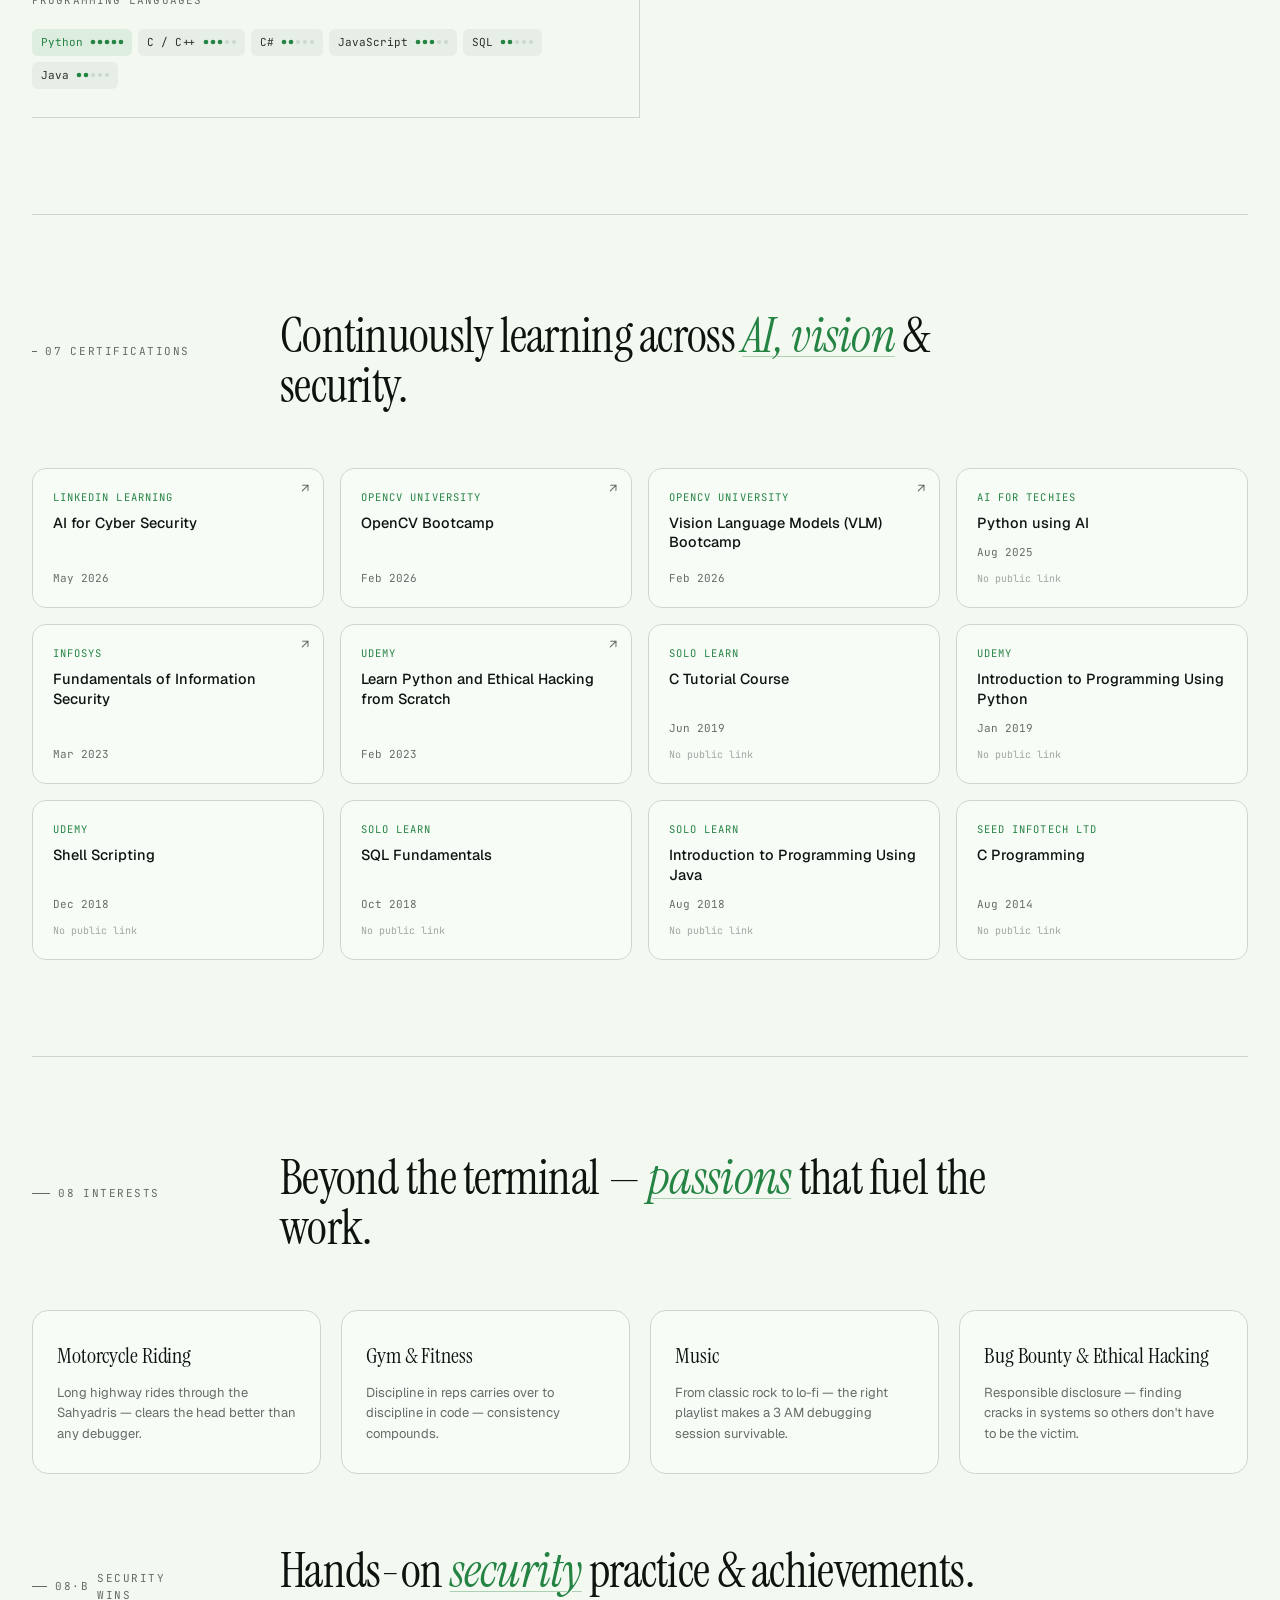
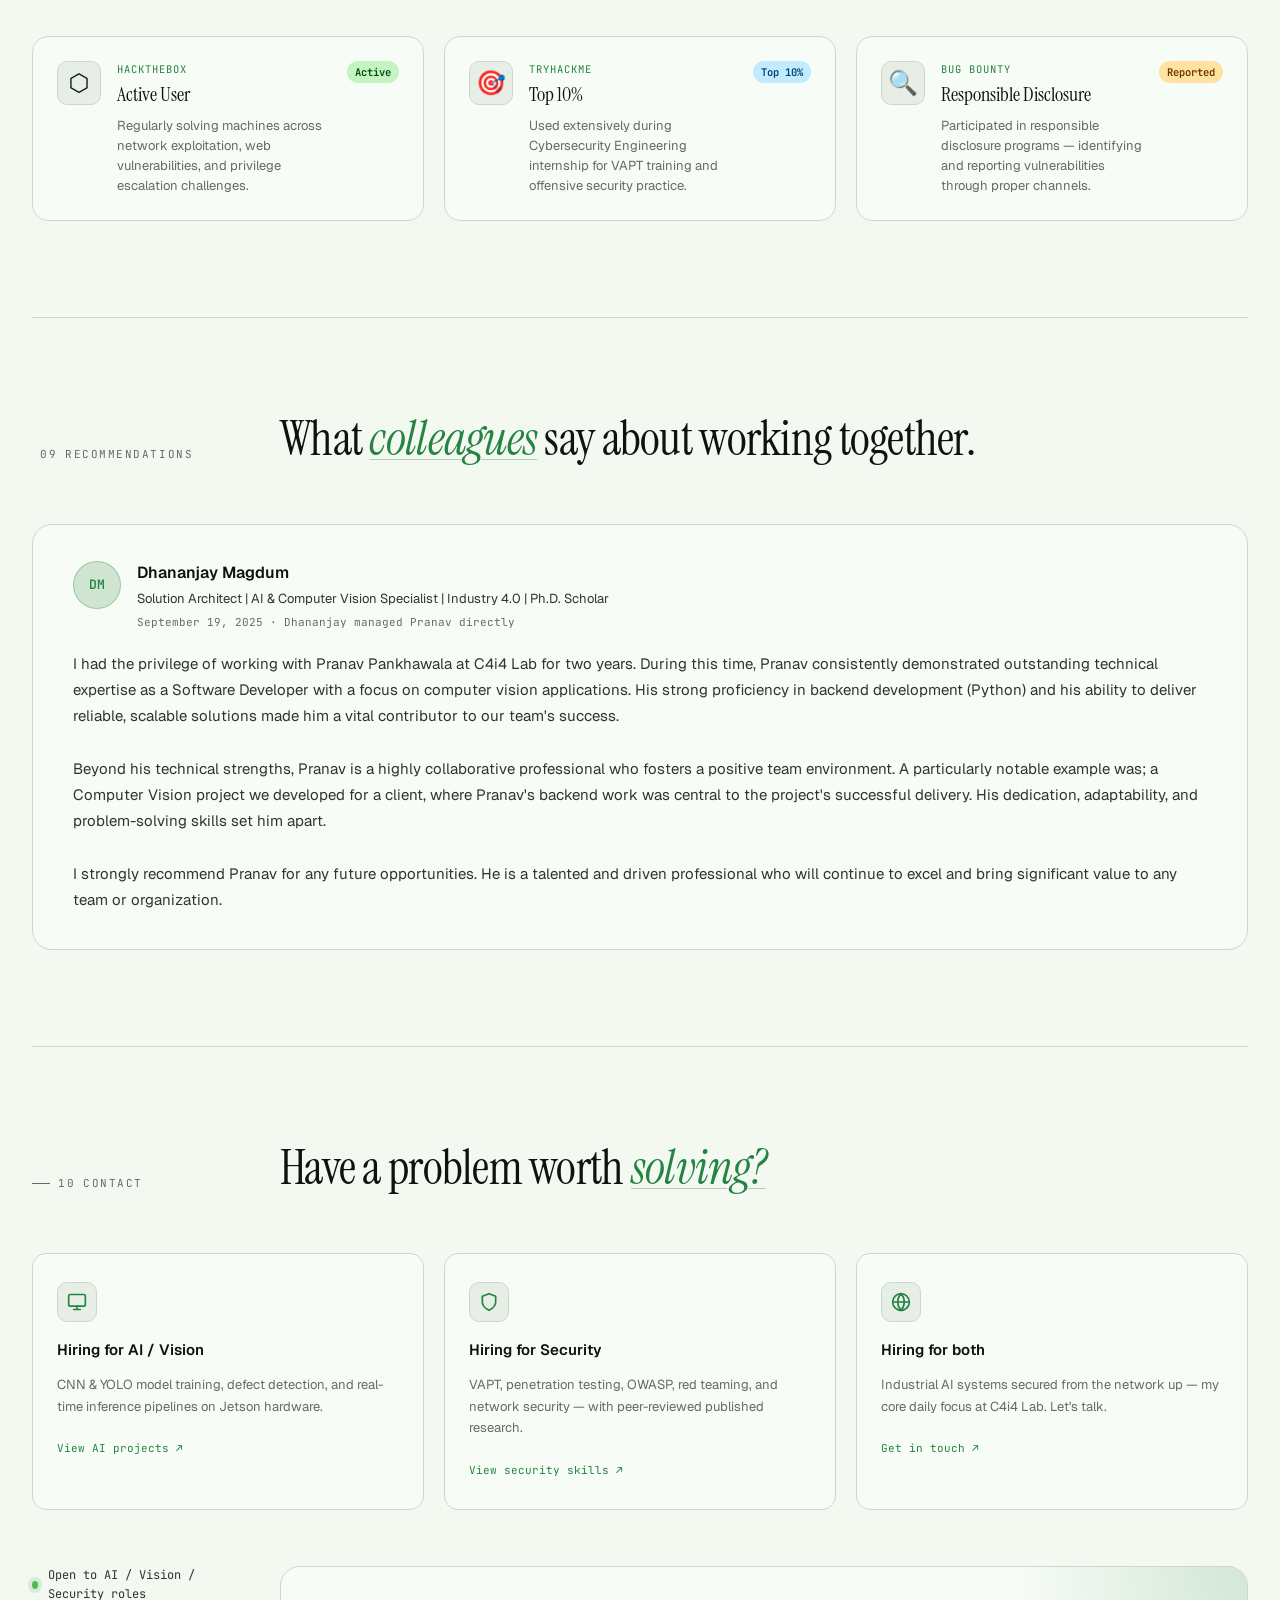
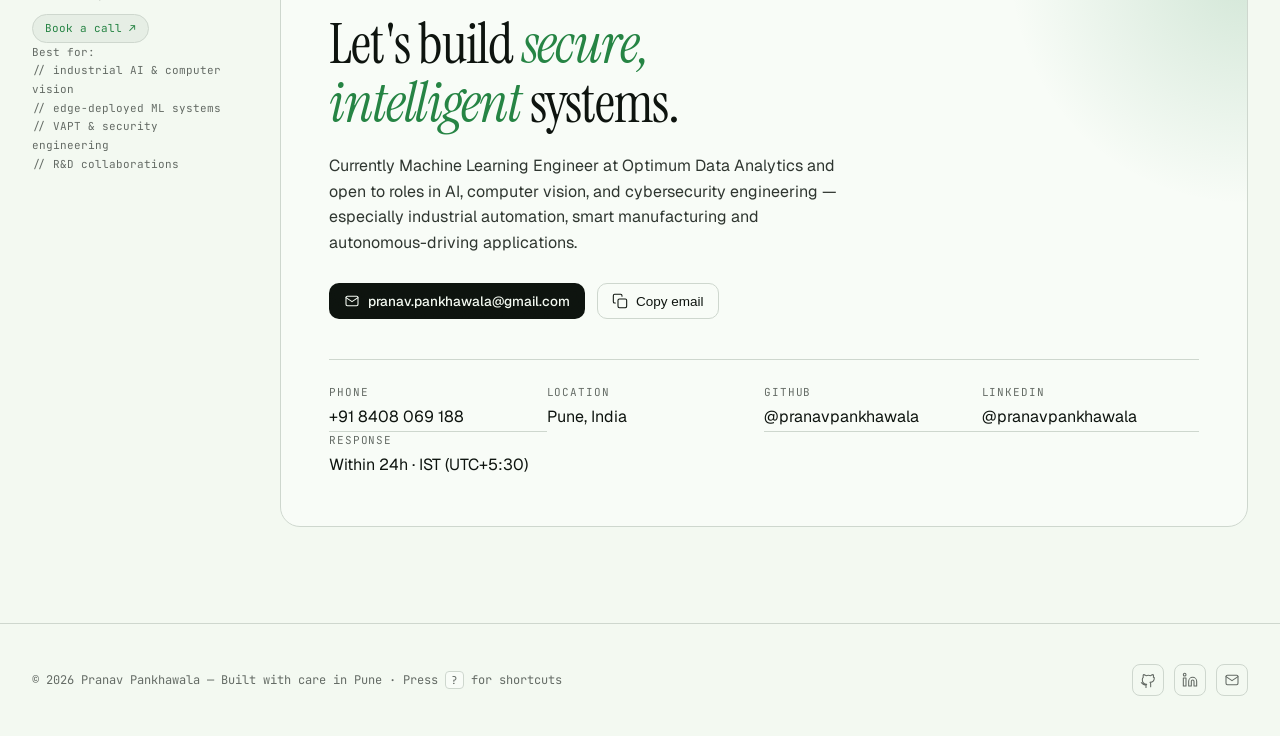
==== commit b21ccc3f: "chore: update job title and current employer details" ====
--- a/index.html
+++ b/index.html
@@ -32,7 +32,8 @@
   "@context": "https://schema.org",
   "@type": "Person",
   "name": "Pranav Pankhawala",
-  "jobTitle": "AI Automation & Cybersecurity Engineer",
+  "jobTitle": "Machine Learning Engineer",
+  "worksFor": { "@type": "Organization", "name": "Optimum Data Analytics" },
   "email": "pranav.pankhawala@gmail.com",
   "telephone": "+918408069188",
   "url": "https://pranavpankhawala.github.io",
@@ -213,7 +214,7 @@
           <div class="ticker-cell"><div class="k">Stack</div><div class="v">PyTorch · YOLO</div></div>
           <div class="ticker-cell"><div class="k">Edge</div><div class="v">Jetson · Pi</div></div>
           <div class="ticker-cell"><div class="k">Papers</div><div class="v"><span class="count" data-target="2">0</span><small>published</small></div></div>
-          <div class="ticker-cell"><div class="k">Currently</div><div class="v">C4i4 Lab</div></div>
+          <div class="ticker-cell"><div class="k">Currently</div><div class="v">Optimum Data Analytics</div></div>
           <div class="ticker-cell"><div class="k">GitHub</div><div class="v"><span id="ghCount">—</span><small>repos</small></div></div>
           <div class="ticker-cell"><div class="k">Stars</div><div class="v"><span id="ghStars">—</span><small>total</small></div></div>
         </div>
@@ -250,7 +251,7 @@
           <div class="fact"><div class="k">Open to</div><div class="v">AI / Vision / Cybersecurity roles</div></div>
           <div class="fact"><div class="k">Languages</div><div class="v">English, Hindi, Marathi, Gujarati</div></div>
           <div class="fact"><div class="k">Education</div><div class="v">M.Tech · MIT WPU · 9.14 / 10</div></div>
-          <div class="fact"><div class="k">Currently</div><div class="v">C4i4 Lab — AI Automation Engineer</div></div>
+          <div class="fact"><div class="k">Currently</div><div class="v">Optimum Data Analytics — Machine Learning Engineer</div></div>
           <div class="fact"><div class="k">Email</div><div class="v"><a href="mailto:pranav.pankhawala@gmail.com">pranav.pankhawala@gmail.com</a></div></div>
         </div>
       </div>
@@ -265,7 +266,7 @@
 
       <div class="work-list" data-stagger>
         <article class="role">
-          <div class="when">Jul 2025 — September 2026<br/><span class="now"><span class="now-dot"></span>Current</span></div>
+          <div class="when">Oct 2026 — Present<br/><span class="now"><span class="now-dot"></span>Current</span></div>
           <div class="what">
             <h3>Machine Learning Engineer</h3>
             <div class="at">Optimum Data Analytics</div>
@@ -1091,7 +1092,7 @@
         <div class="contact-card reveal">
           <h2>Let's build <em>secure, intelligent</em> systems.</h2>
           <p>
-            Currently AI Automation Engineer at C4i4 Lab and open to roles in AI, computer vision,
+            Currently Machine Learning Engineer at Optimum Data Analytics and open to roles in AI, computer vision,
             and cybersecurity engineering — especially industrial automation, smart manufacturing
             and autonomous-driving applications.
           </p>
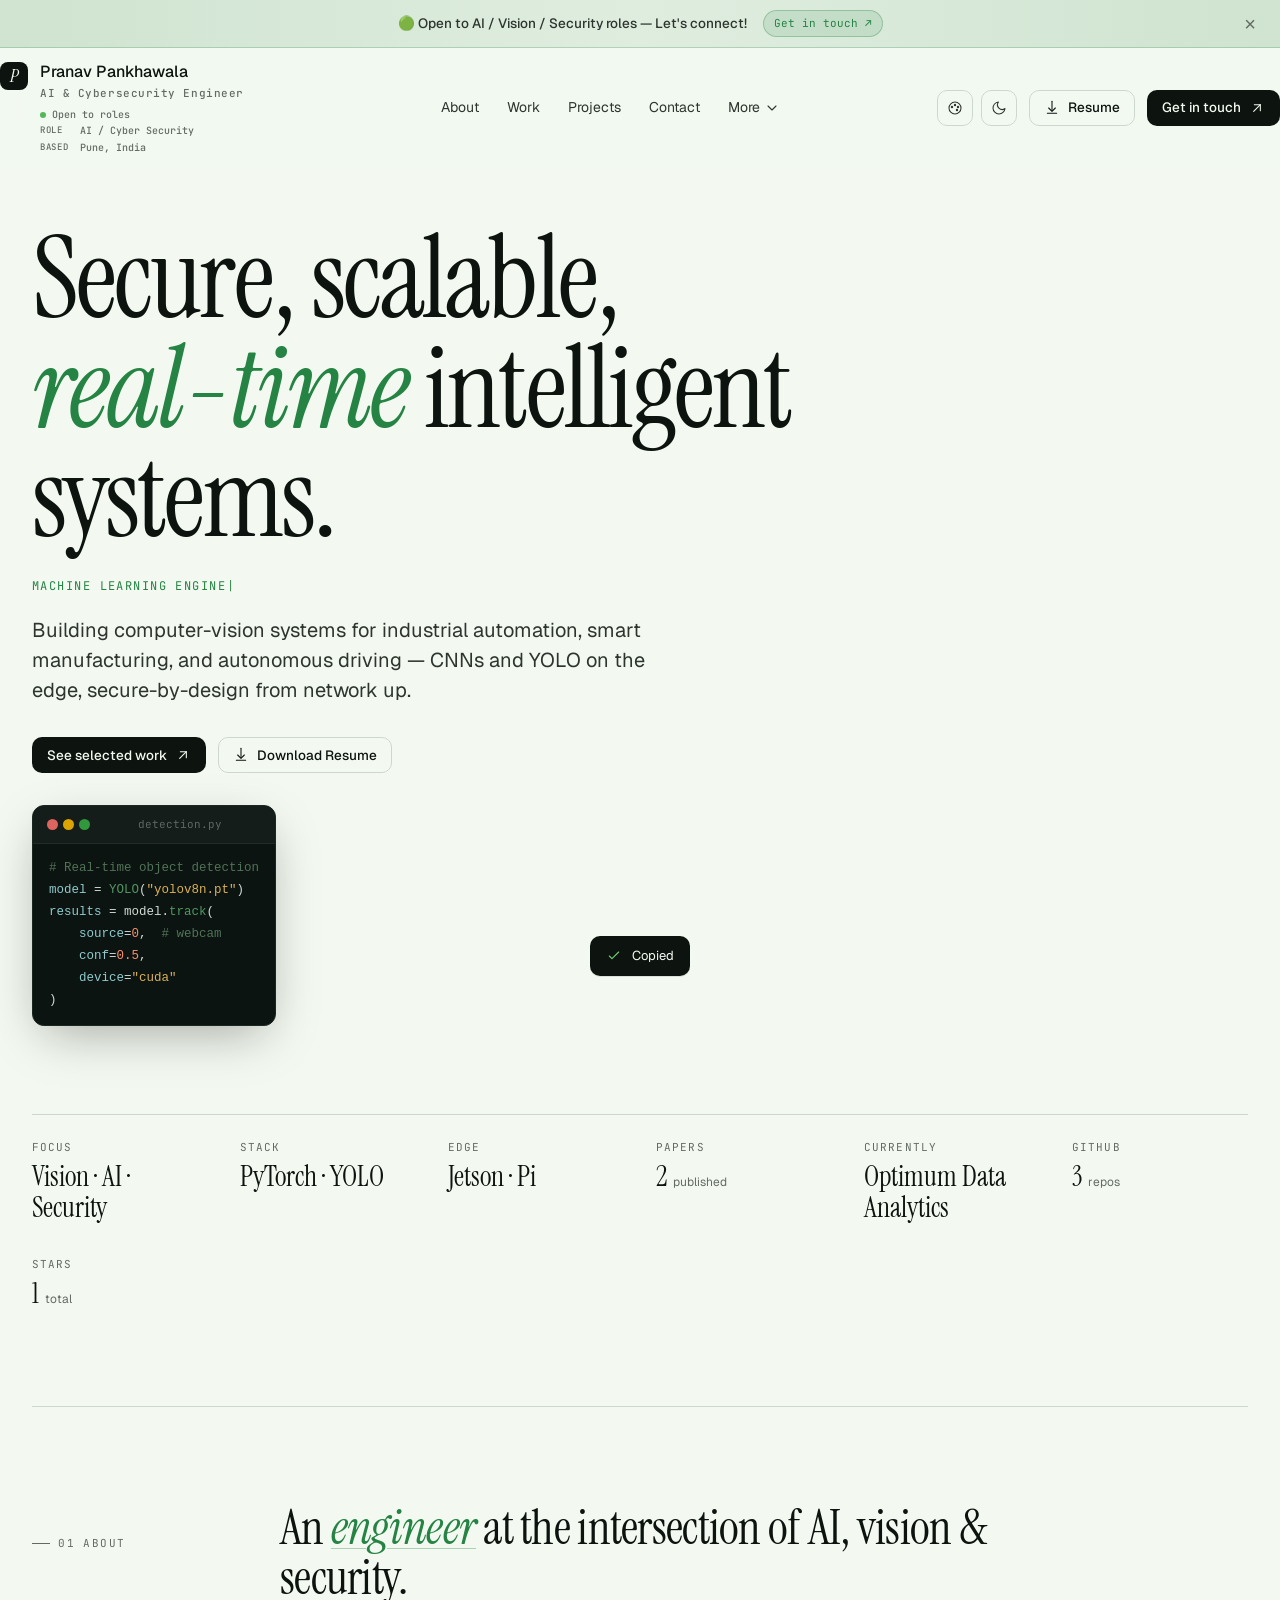
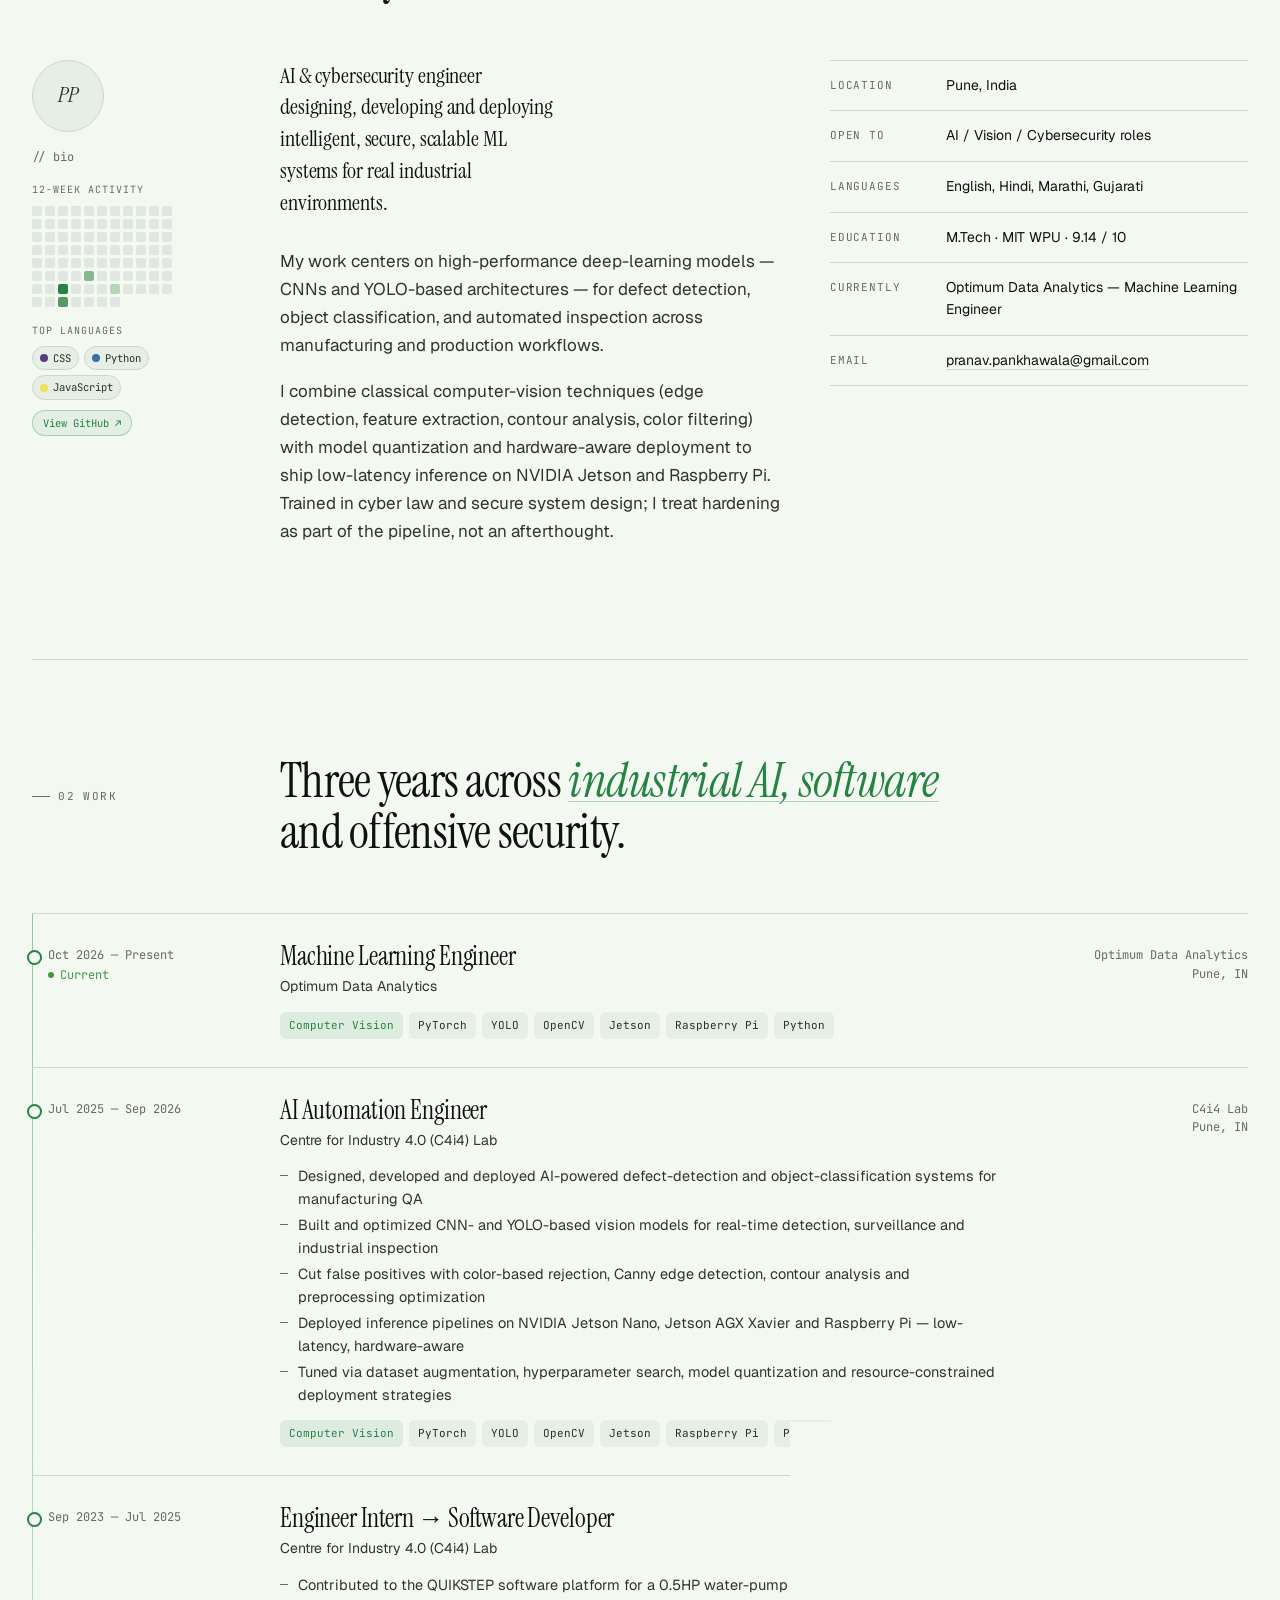
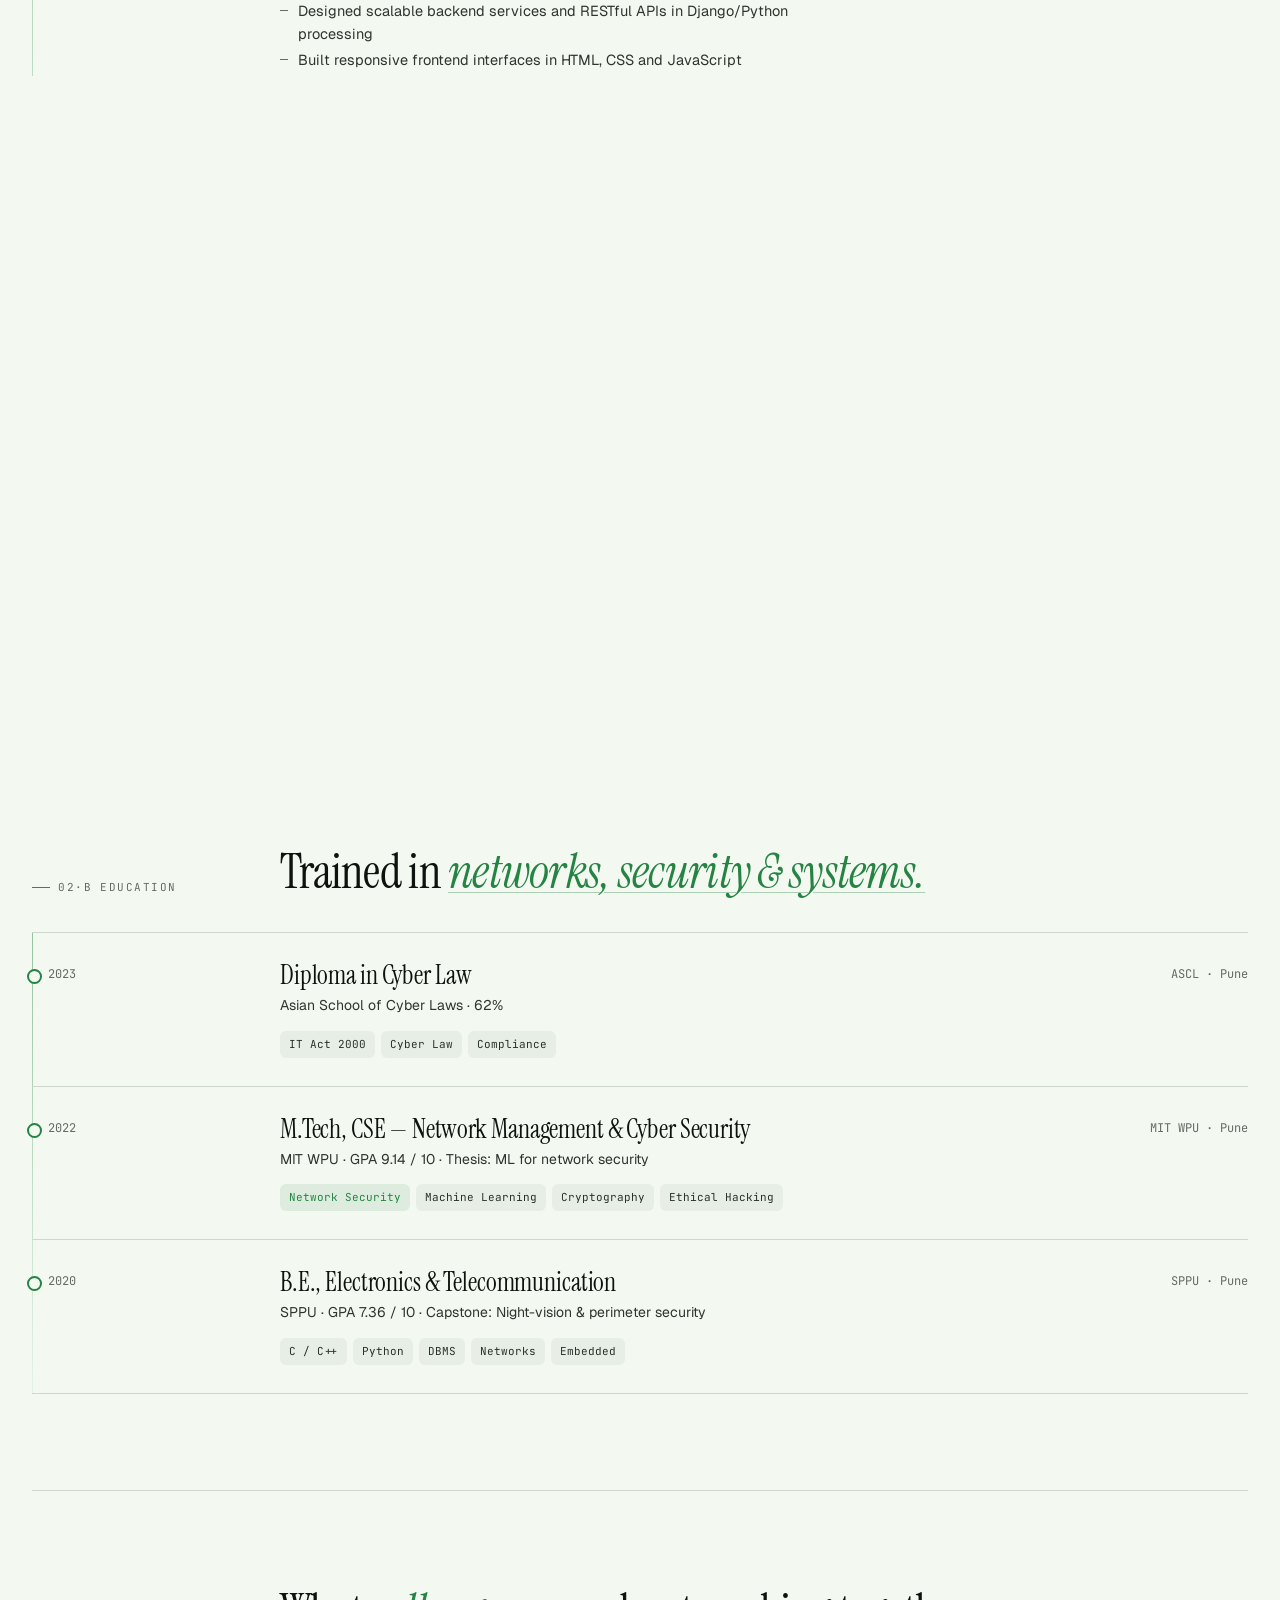
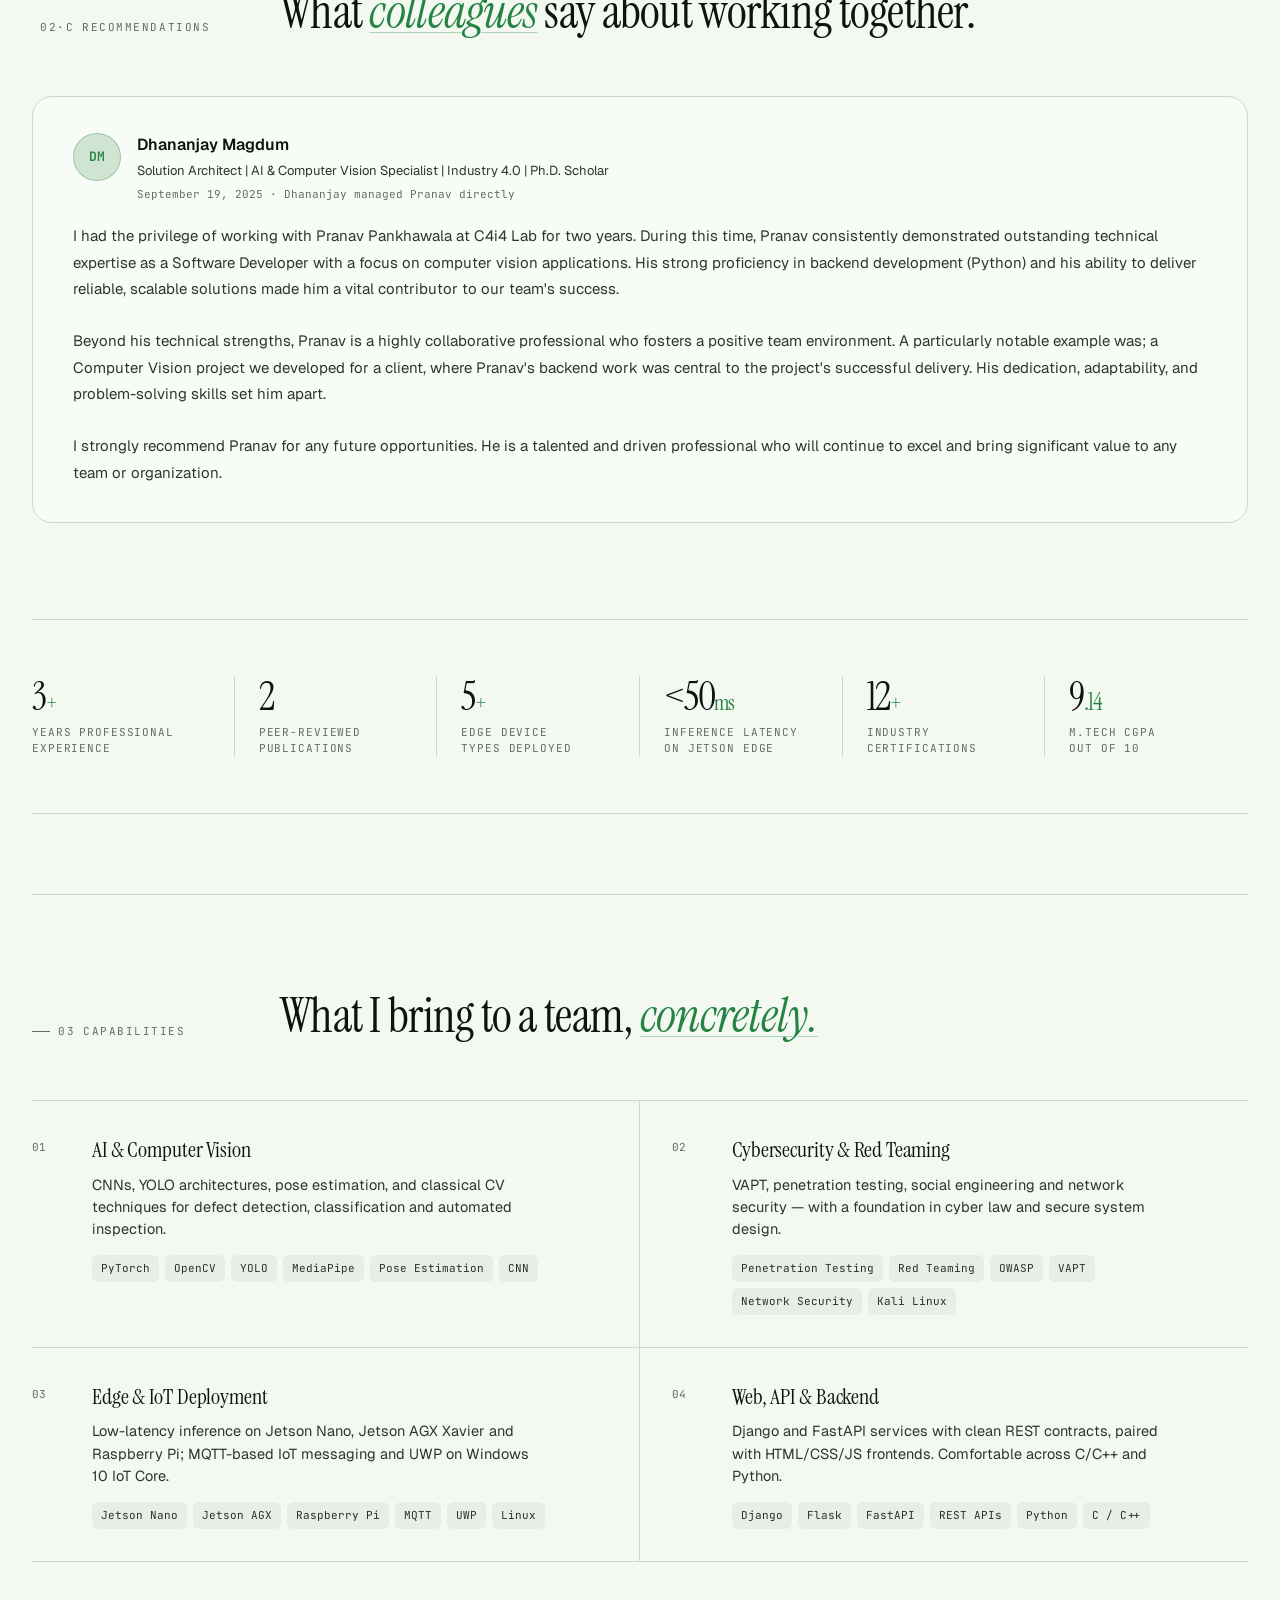
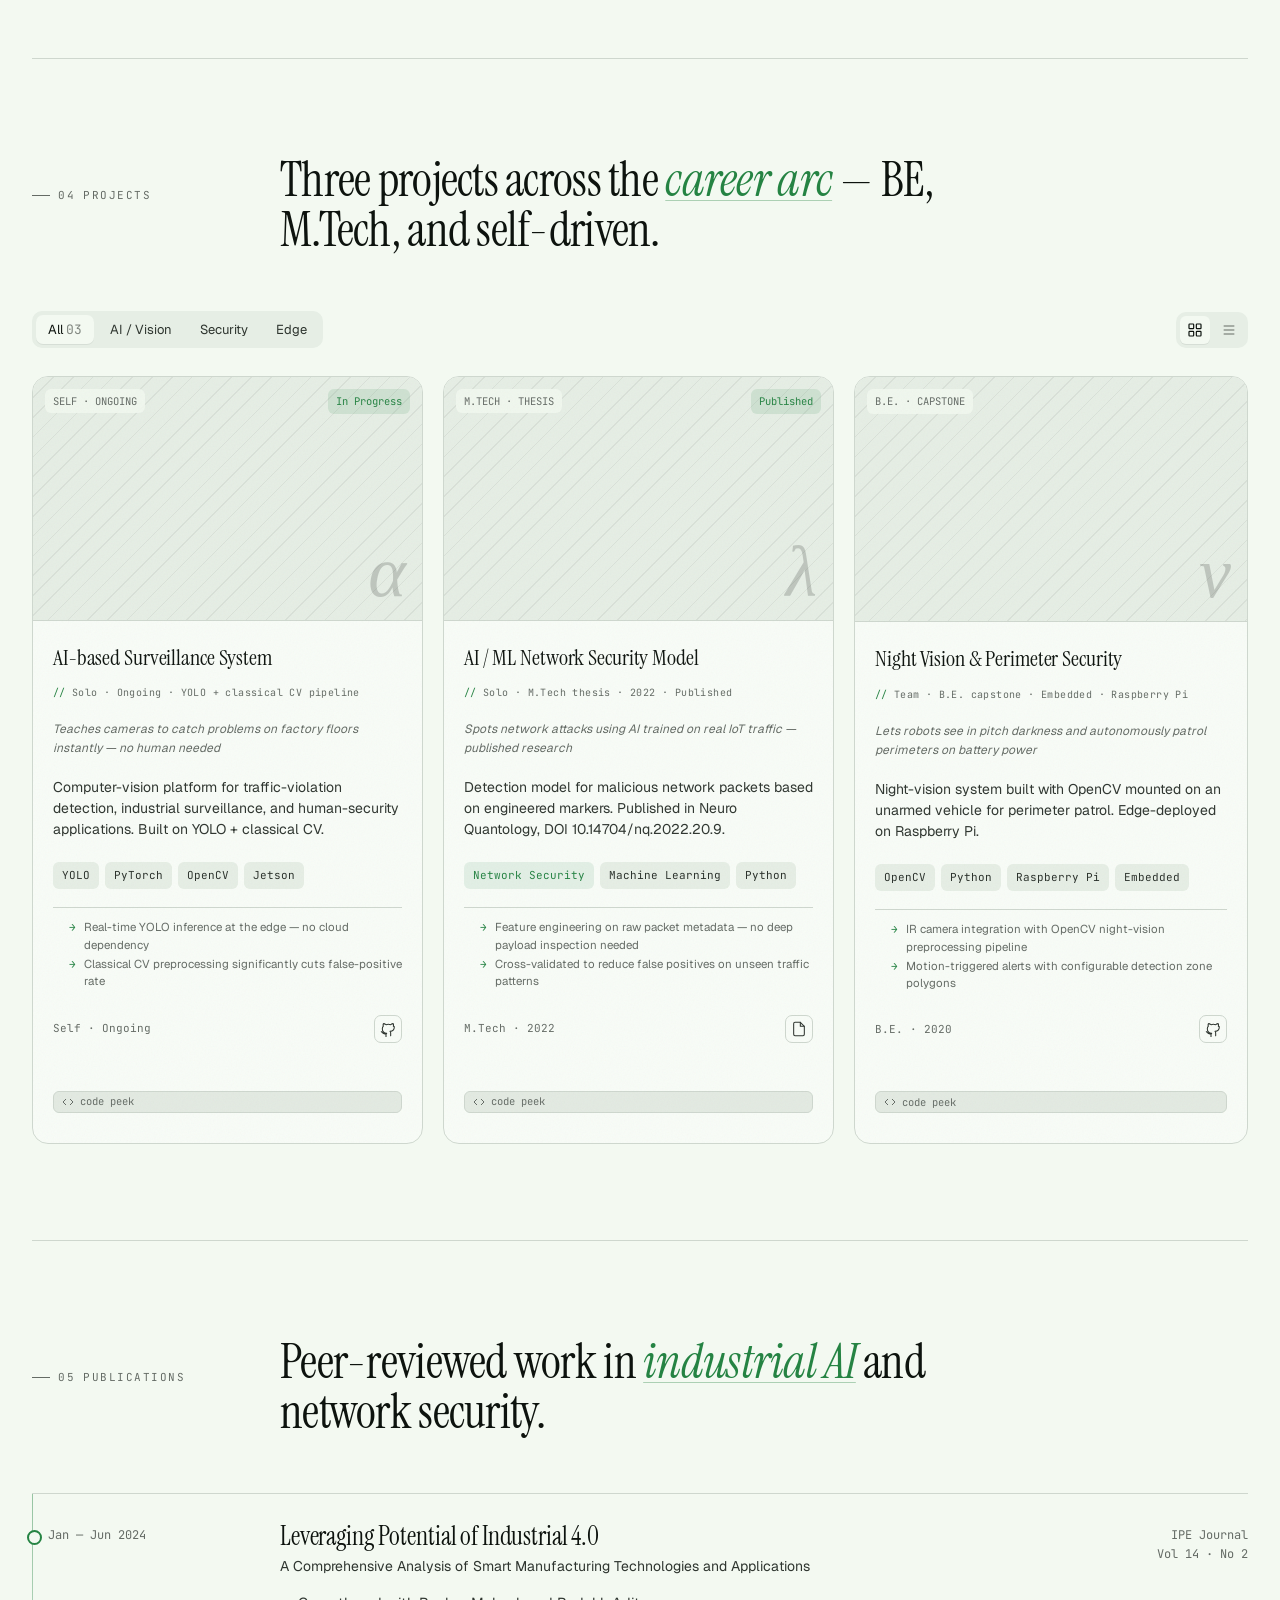
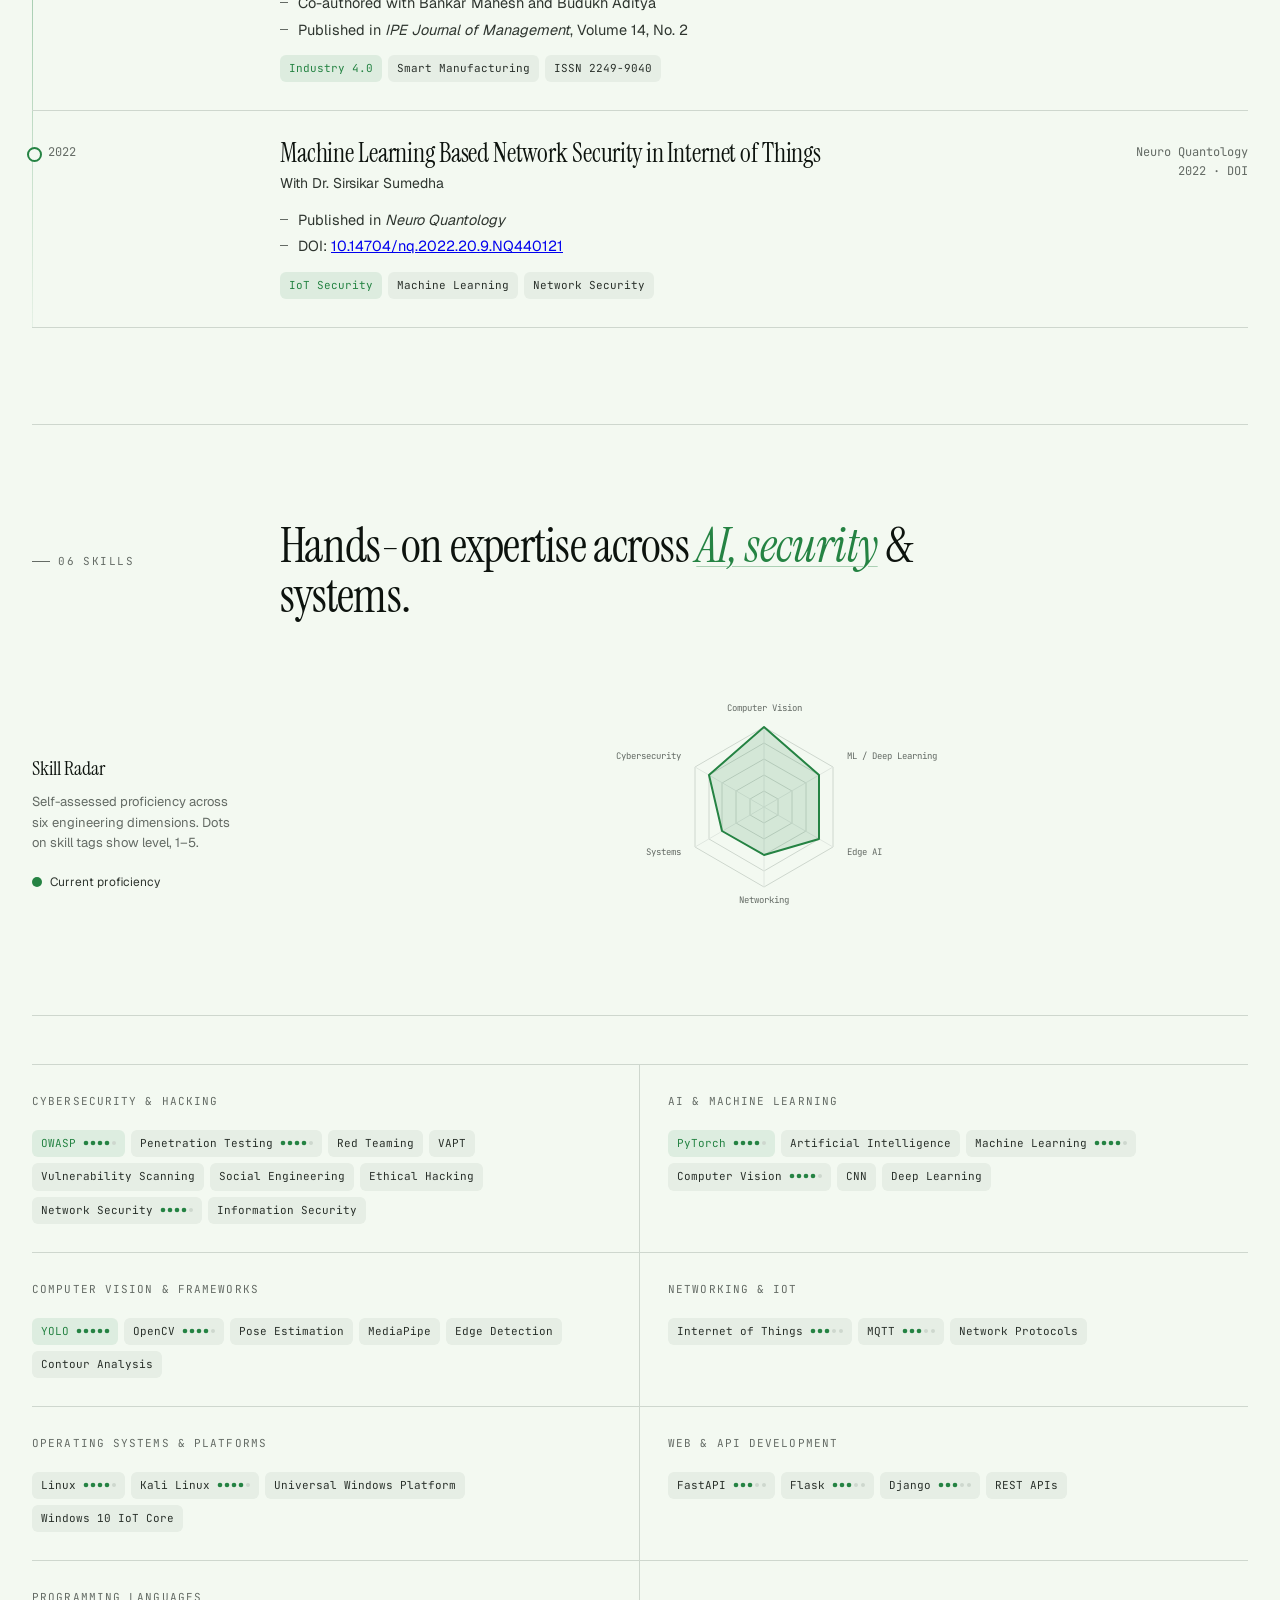
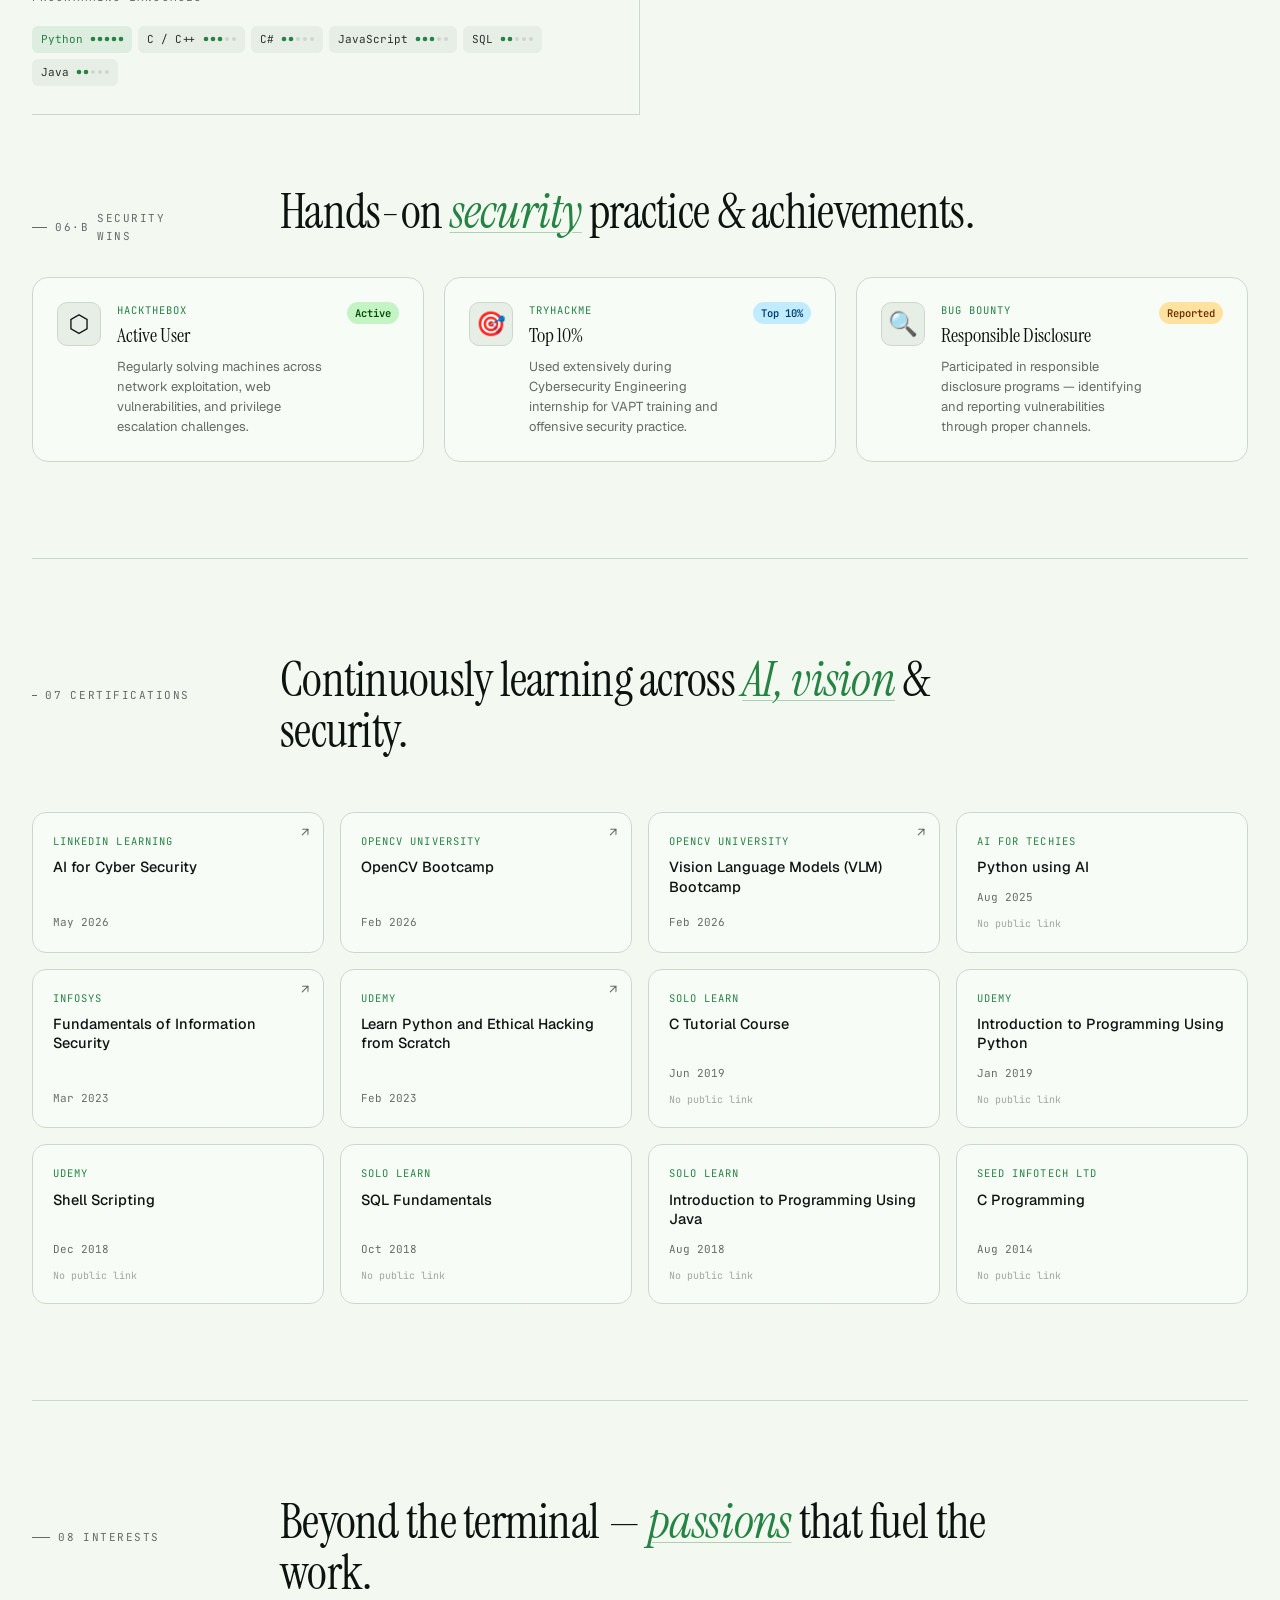
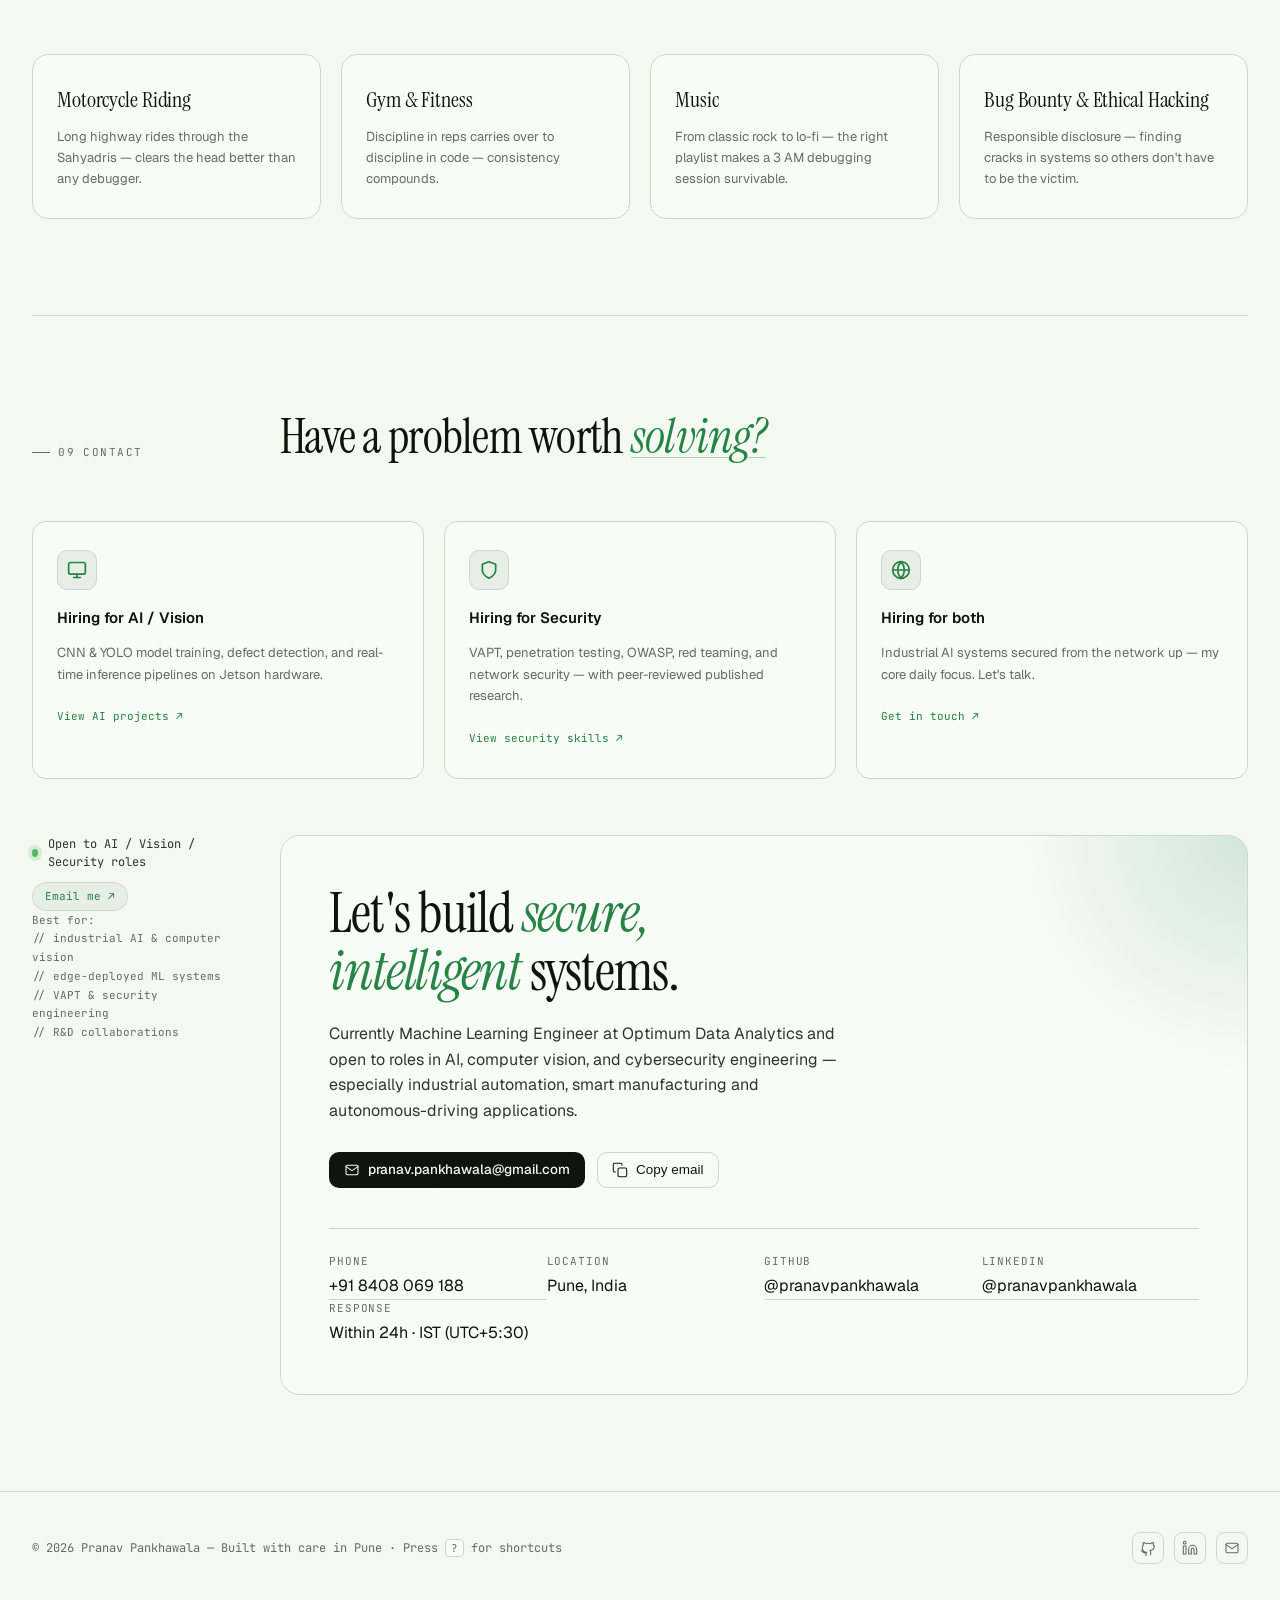
==== commit 2fa65bf4: "Refactor and update portfolio: remove blog section, add recommendations, update hero role, and enhan" ====
--- a/index.html
+++ b/index.html
@@ -25,7 +25,7 @@
 <link rel="preconnect" href="https://fonts.googleapis.com" />
 <link rel="preconnect" href="https://fonts.gstatic.com" crossorigin />
 <link href="https://fonts.googleapis.com/css2?family=Instrument+Serif:ital@0;1&family=JetBrains+Mono:wght@400;500&family=Geist:wght@400;500;600&display=swap" rel="stylesheet" />
-<link rel="stylesheet" href="index.css?v=22" />
+<link rel="stylesheet" href="index.css?v=23" />
 
 <script type="application/ld+json">
 {
@@ -63,7 +63,7 @@
 <a href="#top" class="skip-link">Skip to main content</a>
 
 <!-- OPEN TO WORK BANNER -->
-<div class="otw-banner" id="otwBanner" role="status" aria-live="polite">
+<div class="otw-banner" id="otwBanner">
   <span class="otw-text">🟢 Open to AI / Vision / Security roles — Let's connect!</span>
   <a href="#contact" class="otw-link">Get in touch ↗</a>
   <button class="otw-close" id="otwClose" aria-label="Dismiss banner">×</button>
@@ -81,7 +81,7 @@
         <small>AI &amp; Cybersecurity Engineer</small>
         <span class="brand-meta">
           <span class="brand-meta-row">
-            <span class="brand-dot"></span>Available for select work
+            <span class="brand-dot"></span>Open to roles
           </span>
           <span class="brand-meta-row">
             <span class="brand-meta-key">Role</span>AI / Cyber Security
@@ -105,13 +105,12 @@
           <svg class="i" viewBox="0 0 24 24" width="12" height="12"><path d="m6 9 6 6 6-6"/></svg>
         </button>
         <div class="nav-more-panel" id="navMorePanel" role="menu">
+          <a href="#recommendations" role="menuitem">Recommendations</a>
           <a href="#capabilities" role="menuitem">Capabilities</a>
           <a href="#publications" role="menuitem">Publications</a>
-          <a href="#blog" role="menuitem">Blog</a>
           <a href="#skills" role="menuitem">Skills</a>
           <a href="#certifications" role="menuitem">Certifications</a>
           <a href="#interests" role="menuitem">Interests</a>
-          <a href="#recommendations" role="menuitem">Recommendations</a>
         </div>
       </div>
     </div>
@@ -170,24 +169,17 @@
           <em>real-time</em> intelligent<br/>
           systems.
         </h1>
-        <div class="hero-role" id="heroRole">AI Automation &amp; Cybersecurity Engineer</div>
+        <div class="hero-role" id="heroRole">Machine Learning Engineer</div>
         <p class="lede">
-          AI&nbsp;Automation &amp; Cybersecurity Engineer building computer-vision systems
+          Building computer-vision systems
           for industrial automation, smart manufacturing, and autonomous driving —
           CNNs and YOLO on the edge, secure-by-design from network up.
         </p>
-        <div class="hero-now">
-          <span class="dot" style="flex-shrink:0;width:6px;height:6px"></span>
-          <span>Now building: edge CV pipeline for Jetson AGX Xavier</span>
-        </div>
 
         <div class="hero-cta">
           <a href="#projects" class="btn btn-primary">
             See selected work
             <svg class="i arrow" viewBox="0 0 24 24" width="14" height="14"><path d="M7 17 17 7"/><path d="M8 7h9v9"/></svg>
-          </a>
-          <a href="#contact" class="btn btn-ghost">
-            Start a project
           </a>
           <a href="PranavPankhawala-Resume.pdf" download type="application/pdf" class="btn btn-ghost">
             <svg class="i" viewBox="0 0 24 24" width="14" height="14"><path d="M12 2v13"/><path d="m7 12 5 5 5-5"/><path d="M5 20h14"/></svg>
@@ -270,13 +262,6 @@
           <div class="what">
             <h3>Machine Learning Engineer</h3>
             <div class="at">Optimum Data Analytics</div>
-            <!-- <ul>
-              <li></li>
-              <li></li>
-              <li></li>
-              <li></li>
-              <li></li>
-            </ul> -->
             <div class="tagrow">
               <span class="tag accent">Computer Vision</span>
               <span class="tag">PyTorch</span>
@@ -430,6 +415,33 @@
             </div>
             <div class="where">SPPU · Pune</div>
           </article>
+        </div>
+      </div>
+    </section>
+
+    <!-- RECOMMENDATIONS -->
+    <section class="block" id="recommendations">
+      <div class="section-head">
+        <div class="eyebrow"><span class="mono">02·c</span> Recommendations</div>
+        <h2>What <em>colleagues</em> say about working together.</h2>
+      </div>
+      <div class="reco-list reveal">
+        <div class="reco-card">
+          <div class="reco-card-header">
+            <div class="reco-avatar">DM</div>
+            <div class="reco-meta">
+              <div class="reco-name">Dhananjay Magdum</div>
+              <div class="reco-title">Solution Architect | AI &amp; Computer Vision Specialist | Industry 4.0 | Ph.D. Scholar</div>
+              <div class="reco-date">September 19, 2025 · Dhananjay managed Pranav directly</div>
+            </div>
+          </div>
+          <blockquote class="reco-body">
+            I had the privilege of working with Pranav Pankhawala at C4i4 Lab for two years. During this time, Pranav consistently demonstrated outstanding technical expertise as a Software Developer with a focus on computer vision applications. His strong proficiency in backend development (Python) and his ability to deliver reliable, scalable solutions made him a vital contributor to our team's success.
+            <br/><br/>
+            Beyond his technical strengths, Pranav is a highly collaborative professional who fosters a positive team environment. A particularly notable example was; a Computer Vision project we developed for a client, where Pranav's backend work was central to the project's successful delivery. His dedication, adaptability, and problem-solving skills set him apart.
+            <br/><br/>
+            I strongly recommend Pranav for any future opportunities. He is a talented and driven professional who will continue to excel and bring significant value to any team or organization.
+          </blockquote>
         </div>
       </div>
     </section>
@@ -571,7 +583,6 @@
                 <div class="proj-meta">
                   <span>Self · Ongoing</span>
                   <div class="links">
-                    <button class="demo-trigger" data-title="AI-based Surveillance System" aria-label="Demo">▶ Demo</button>
                     <a href="https://github.com/pranavpankhawala" target="_blank" rel="noopener noreferrer" aria-label="GitHub"><svg class="i" viewBox="0 0 24 24"><path d="M9 19c-5 1.5-5-2.5-7-3m14 6v-3.87a3.37 3.37 0 0 0-.94-2.61c3.14-.35 6.44-1.54 6.44-7A5.44 5.44 0 0 0 20 7.77 5.07 5.07 0 0 0 19.91 4S18.73 3.65 16 5.48a13.38 13.38 0 0 0-7 0C6.27 3.65 5.09 4 5.09 4A5.07 5.07 0 0 0 5 7.77a5.44 5.44 0 0 0-1.5 3.78c0 5.42 3.3 6.61 6.44 7A3.37 3.37 0 0 0 9 21.13V25"/></svg></a>
                   </div>
                 </div>
@@ -606,7 +617,6 @@
                 <div class="proj-meta">
                   <span>M.Tech · 2022</span>
                   <div class="links">
-                    <button class="demo-trigger" data-title="AI / ML Network Security Model" aria-label="Demo">▶ Demo</button>
                     <a href="https://doi.org/10.14704/nq.2022.20.9.NQ440121" target="_blank" rel="noopener noreferrer" aria-label="Paper"><svg class="i" viewBox="0 0 24 24"><path d="M14 2H6a2 2 0 0 0-2 2v16a2 2 0 0 0 2 2h12a2 2 0 0 0 2-2V8z"/><path d="M14 2v6h6"/></svg></a>
                   </div>
                 </div>
@@ -639,7 +649,6 @@
                 <div class="proj-meta">
                   <span>B.E. · 2020</span>
                   <div class="links">
-                    <button class="demo-trigger" data-title="Night Vision &amp; Perimeter Security" aria-label="Demo">▶ Demo</button>
                     <a href="https://github.com/pranavpankhawala" target="_blank" rel="noopener noreferrer" aria-label="GitHub"><svg class="i" viewBox="0 0 24 24"><path d="M9 19c-5 1.5-5-2.5-7-3m14 6v-3.87a3.37 3.37 0 0 0-.94-2.61c3.14-.35 6.44-1.54 6.44-7A5.44 5.44 0 0 0 20 7.77 5.07 5.07 0 0 0 19.91 4S18.73 3.65 16 5.48a13.38 13.38 0 0 0-7 0C6.27 3.65 5.09 4 5.09 4A5.07 5.07 0 0 0 5 7.77a5.44 5.44 0 0 0-1.5 3.78c0 5.42 3.3 6.61 6.44 7A3.37 3.37 0 0 0 9 21.13V25"/></svg></a>
                   </div>
                 </div>
@@ -700,58 +709,6 @@
       </div>
     </section>
 
-    <!-- BLOG -->
-    <section class="block" id="blog">
-      <div class="section-head">
-        <div class="eyebrow"><span class="mono">05·b</span> Blog</div>
-        <h2>Technical writing on <em>AI, edge systems</em> &amp; security.</h2>
-      </div>
-      <div class="blog-grid" data-stagger>
-        <article class="blog-card">
-          <div class="blog-card-meta">
-            <span class="blog-card-date">May 2026</span>
-            <span class="blog-card-read">5 min read</span>
-          </div>
-          <h3 class="blog-card-title">Real-time Object Detection on Edge Devices</h3>
-          <p class="blog-card-excerpt">How to deploy YOLO models on NVIDIA Jetson for sub-50ms inference without cloud dependency — practical tips from production deployments.</p>
-          <div class="tagrow">
-            <span class="tag">YOLO</span>
-            <span class="tag">Edge AI</span>
-            <span class="tag">Jetson</span>
-          </div>
-          <button class="blog-card-link" data-coming-soon aria-label="Coming soon">Read more →</button>
-        </article>
-        <article class="blog-card">
-          <div class="blog-card-meta">
-            <span class="blog-card-date">Apr 2026</span>
-            <span class="blog-card-read">8 min read</span>
-          </div>
-          <h3 class="blog-card-title">VAPT Methodology: A Practical Guide</h3>
-          <p class="blog-card-excerpt">A structured walkthrough of Vulnerability Assessment and Penetration Testing — from reconnaissance through exploitation to remediation reporting.</p>
-          <div class="tagrow">
-            <span class="tag accent">VAPT</span>
-            <span class="tag">Security</span>
-            <span class="tag">OWASP</span>
-          </div>
-          <button class="blog-card-link" data-coming-soon aria-label="Coming soon">Read more →</button>
-        </article>
-        <article class="blog-card">
-          <div class="blog-card-meta">
-            <span class="blog-card-date">Mar 2026</span>
-            <span class="blog-card-read">6 min read</span>
-          </div>
-          <h3 class="blog-card-title">Deploying ML Models on Jetson Nano</h3>
-          <p class="blog-card-excerpt">Step-by-step guide to model quantization, TensorRT optimization, and edge deployment for computer vision models on NVIDIA Jetson Nano.</p>
-          <div class="tagrow">
-            <span class="tag">PyTorch</span>
-            <span class="tag">TensorRT</span>
-            <span class="tag">Jetson Nano</span>
-          </div>
-          <button class="blog-card-link" data-coming-soon aria-label="Coming soon">Read more →</button>
-        </article>
-      </div>
-    </section>
-
     <!-- SKILLS -->
     <section class="block" id="skills">
       <div class="section-head">
@@ -761,7 +718,7 @@
       <div class="radar-strip reveal">
         <div class="radar-info">
           <div class="radar-info-title">Skill Radar</div>
-          <div class="radar-info-sub">Self-assessed proficiency across six engineering dimensions. Hover for detail.</div>
+          <div class="radar-info-sub">Self-assessed proficiency across six engineering dimensions. Dots on skill tags show level, 1–5.</div>
           <div class="radar-legend">
             <div class="radar-legend-item">
               <span class="rl-dot" style="background:var(--accent)"></span>
@@ -871,6 +828,41 @@
           </div>
         </div>
       </div>
+      <div style="margin-top: 72px;">
+        <div class="section-head" style="margin-bottom: 32px;">
+          <div class="eyebrow"><span class="mono">06·b</span> Security Wins</div>
+          <h2>Hands-on <em>security</em> practice &amp; achievements.</h2>
+        </div>
+        <div class="security-wins" data-stagger>
+          <div class="sw-card">
+            <div class="sw-icon">⬡</div>
+            <div class="sw-content">
+              <div class="sw-platform">HackTheBox</div>
+              <div class="sw-title">Active User</div>
+              <p class="sw-desc">Regularly solving machines across network exploitation, web vulnerabilities, and privilege escalation challenges.</p>
+            </div>
+            <span class="sw-badge sw-badge--green">Active</span>
+          </div>
+          <div class="sw-card">
+            <div class="sw-icon">🎯</div>
+            <div class="sw-content">
+              <div class="sw-platform">TryHackMe</div>
+              <div class="sw-title">Top 10%</div>
+              <p class="sw-desc">Used extensively during Cybersecurity Engineering internship for VAPT training and offensive security practice.</p>
+            </div>
+            <span class="sw-badge sw-badge--blue">Top 10%</span>
+          </div>
+          <div class="sw-card">
+            <div class="sw-icon">🔍</div>
+            <div class="sw-content">
+              <div class="sw-platform">Bug Bounty</div>
+              <div class="sw-title">Responsible Disclosure</div>
+              <p class="sw-desc">Participated in responsible disclosure programs — identifying and reporting vulnerabilities through proper channels.</p>
+            </div>
+            <span class="sw-badge sw-badge--amber">Reported</span>
+          </div>
+        </div>
+      </div>
     </section>
 
     <!-- CERTIFICATIONS -->
@@ -979,75 +971,12 @@
           <p class="hobby-desc">Responsible disclosure — finding cracks in systems so others don't have to be the victim.</p>
         </div>
       </div>
-
-      <div style="margin-top: 72px;">
-        <div class="section-head" style="margin-bottom: 32px;">
-          <div class="eyebrow"><span class="mono">08·b</span> Security Wins</div>
-          <h2>Hands-on <em>security</em> practice &amp; achievements.</h2>
-        </div>
-        <div class="security-wins" data-stagger>
-          <div class="sw-card">
-            <div class="sw-icon">⬡</div>
-            <div class="sw-content">
-              <div class="sw-platform">HackTheBox</div>
-              <div class="sw-title">Active User</div>
-              <p class="sw-desc">Regularly solving machines across network exploitation, web vulnerabilities, and privilege escalation challenges.</p>
-            </div>
-            <span class="sw-badge sw-badge--green">Active</span>
-          </div>
-          <div class="sw-card">
-            <div class="sw-icon">🎯</div>
-            <div class="sw-content">
-              <div class="sw-platform">TryHackMe</div>
-              <div class="sw-title">Top 10%</div>
-              <p class="sw-desc">Used extensively during Cybersecurity Engineering internship for VAPT training and offensive security practice.</p>
-            </div>
-            <span class="sw-badge sw-badge--blue">Top 10%</span>
-          </div>
-          <div class="sw-card">
-            <div class="sw-icon">🔍</div>
-            <div class="sw-content">
-              <div class="sw-platform">Bug Bounty</div>
-              <div class="sw-title">Responsible Disclosure</div>
-              <p class="sw-desc">Participated in responsible disclosure programs — identifying and reporting vulnerabilities through proper channels.</p>
-            </div>
-            <span class="sw-badge sw-badge--amber">Reported</span>
-          </div>
-        </div>
-      </div>
-    </section>
-
-    <!-- RECOMMENDATIONS -->
-    <section class="block" id="recommendations">
-      <div class="section-head">
-        <div class="eyebrow"><span class="mono">09</span> Recommendations</div>
-        <h2>What <em>colleagues</em> say about working together.</h2>
-      </div>
-      <div class="reco-list reveal">
-        <div class="reco-card">
-          <div class="reco-card-header">
-            <div class="reco-avatar">DM</div>
-            <div class="reco-meta">
-              <div class="reco-name">Dhananjay Magdum</div>
-              <div class="reco-title">Solution Architect | AI &amp; Computer Vision Specialist | Industry 4.0 | Ph.D. Scholar</div>
-              <div class="reco-date">September 19, 2025 · Dhananjay managed Pranav directly</div>
-            </div>
-          </div>
-          <blockquote class="reco-body">
-            I had the privilege of working with Pranav Pankhawala at C4i4 Lab for two years. During this time, Pranav consistently demonstrated outstanding technical expertise as a Software Developer with a focus on computer vision applications. His strong proficiency in backend development (Python) and his ability to deliver reliable, scalable solutions made him a vital contributor to our team's success.
-            <br/><br/>
-            Beyond his technical strengths, Pranav is a highly collaborative professional who fosters a positive team environment. A particularly notable example was; a Computer Vision project we developed for a client, where Pranav's backend work was central to the project's successful delivery. His dedication, adaptability, and problem-solving skills set him apart.
-            <br/><br/>
-            I strongly recommend Pranav for any future opportunities. He is a talented and driven professional who will continue to excel and bring significant value to any team or organization.
-          </blockquote>
-        </div>
-      </div>
     </section>
 
     <!-- CONTACT -->
     <section class="block" id="contact">
       <div class="section-head">
-        <div class="eyebrow"><span class="mono">10</span> Contact</div>
+        <div class="eyebrow"><span class="mono">09</span> Contact</div>
         <h2>Have a problem worth <em>solving?</em></h2>
       </div>
 
@@ -1073,14 +1002,14 @@
             <svg viewBox="0 0 24 24" width="20" height="20" fill="none" stroke="currentColor" stroke-width="2" stroke-linecap="round" stroke-linejoin="round"><circle cx="12" cy="12" r="10"/><path d="M2 12h20M12 2a15.3 15.3 0 0 1 4 10 15.3 15.3 0 0 1-4 10 15.3 15.3 0 0 1-4-10 15.3 15.3 0 0 1 4-10z"/></svg>
           </div>
           <h3>Hiring for both</h3>
-          <p>Industrial AI systems secured from the network up — my core daily focus at C4i4 Lab. Let's talk.</p>
+          <p>Industrial AI systems secured from the network up — my core daily focus. Let's talk.</p>
           <a href="mailto:pranav.pankhawala@gmail.com" class="fit-link">Get in touch ↗</a>
         </div>
       </div>
       <div class="contact-grid">
         <aside class="hero-side reveal" aria-label="Contact details" style="padding-top:0">
           <div class="status"><span class="dot"></span> Open to AI / Vision / Security roles</div>
-          <a href="mailto:pranav.pankhawala@gmail.com?subject=Meeting+Request" class="book-call">Book a call ↗</a>
+          <a href="mailto:pranav.pankhawala@gmail.com" class="book-call">Email me ↗</a>
           <div class="mono" style="font-size:11px;color:var(--ink-3);line-height:1.7">
             Best for:<br/>
             // industrial AI &amp; computer vision<br/>
@@ -1160,7 +1089,8 @@
       <input type="text" id="cmdkInput" placeholder="Jump to a section, project, or contact…" autocomplete="off"/>
       <kbd>esc</kbd>
     </div>
-    <div class="cmdk-list" id="cmdkList"></div>
+    <!-- [html-validate-disable-next prefer-native-element -- live search results, a native select cannot do this] -->
+    <div class="cmdk-list" id="cmdkList" role="listbox" aria-label="Results"></div>
   </div>
 </div>
 
@@ -1172,14 +1102,13 @@
 <nav class="section-dots" id="sectionDots" aria-label="Page sections">
   <a href="#about" class="section-dot-item" data-section="about"><span class="section-dot-label">About</span><span class="section-dot-pip"></span></a>
   <a href="#work" class="section-dot-item" data-section="work"><span class="section-dot-label">Work</span><span class="section-dot-pip"></span></a>
+  <a href="#recommendations" class="section-dot-item" data-section="recommendations"><span class="section-dot-label">Recs</span><span class="section-dot-pip"></span></a>
   <a href="#capabilities" class="section-dot-item" data-section="capabilities"><span class="section-dot-label">Capabilities</span><span class="section-dot-pip"></span></a>
   <a href="#projects" class="section-dot-item" data-section="projects"><span class="section-dot-label">Projects</span><span class="section-dot-pip"></span></a>
   <a href="#publications" class="section-dot-item" data-section="publications"><span class="section-dot-label">Publications</span><span class="section-dot-pip"></span></a>
-  <a href="#blog" class="section-dot-item" data-section="blog"><span class="section-dot-label">Blog</span><span class="section-dot-pip"></span></a>
   <a href="#skills" class="section-dot-item" data-section="skills"><span class="section-dot-label">Skills</span><span class="section-dot-pip"></span></a>
   <a href="#certifications" class="section-dot-item" data-section="certifications"><span class="section-dot-label">Certifications</span><span class="section-dot-pip"></span></a>
   <a href="#interests" class="section-dot-item" data-section="interests"><span class="section-dot-label">Interests</span><span class="section-dot-pip"></span></a>
-  <a href="#recommendations" class="section-dot-item" data-section="recommendations"><span class="section-dot-label">Recs</span><span class="section-dot-pip"></span></a>
   <a href="#contact" class="section-dot-item" data-section="contact"><span class="section-dot-label">Contact</span><span class="section-dot-pip"></span></a>
 </nav>
 
@@ -1204,7 +1133,7 @@
     </div>
     <div class="help-list">
       <div class="help-section">Global</div>
-      <div class="help-item"><span>Open search</span><kbd class="help-item-key">s</kbd></div>
+      <div class="help-item"><span>Open search</span><kbd class="help-item-key">s · ⌘K</kbd></div>
       <div class="help-item"><span>Show shortcuts</span><kbd class="help-item-key">?</kbd></div>
       <div class="help-item"><span>Open terminal</span><kbd class="help-item-key">` (backtick)</kbd></div>
       <div class="help-item"><span>Close / dismiss</span><kbd class="help-item-key">esc</kbd></div>
@@ -1231,26 +1160,7 @@
   </div>
 </div>
 
-<!-- Video Demo Modal -->
-<div class="demo-backdrop" id="demoBackdrop">
-  <div class="demo-modal" role="dialog" aria-modal="true" aria-label="Project Demo">
-    <div class="demo-modal-bar">
-      <span class="demo-modal-title" id="demoModalTitle">Project Demo</span>
-      <button class="icon-btn demo-modal-close" id="demoModalClose" aria-label="Close demo">
-        <svg class="i" viewBox="0 0 24 24"><path d="M18 6 6 18M6 6l12 12"/></svg>
-      </button>
-    </div>
-    <div class="demo-modal-body">
-      <div class="demo-coming-soon">
-        <div class="demo-play-icon">▶</div>
-        <p class="demo-coming-text">Demo video coming soon</p>
-        <p class="demo-coming-sub">Check the project on GitHub for the latest updates.</p>
-      </div>
-    </div>
-  </div>
-</div>
-
 <script src="theme.js?v=1"></script>
-<script src="index.js?v=1"></script>
+<script src="index.js?v=3"></script>
 </body>
 </html>
--- a/index.css
+++ b/index.css
@@ -491,7 +491,7 @@
 .hero-role {
   font-family: "JetBrains Mono", monospace; font-size: 12px;
   letter-spacing: 0.12em; text-transform: uppercase;
-  color: var(--accent); margin: 0 0 20px;
+  color: var(--accent); margin: 0 0 20px; min-height: 1.5em;
   opacity: 1; transition: opacity 280ms ease;
 }
 .hero-role.fade { opacity: 0; }
@@ -1223,11 +1223,11 @@
   background: var(--bg-elev); border: 1px solid var(--rule);
   border-radius: 14px; box-shadow: var(--shadow-lift);
   padding: 12px;
-  opacity: 0; pointer-events: none; transform: translateY(-4px);
-  transition: opacity 160ms ease, transform 160ms ease;
+  opacity: 0; visibility: hidden; pointer-events: none; transform: translateY(-4px);
+  transition: opacity 160ms ease, transform 160ms ease, visibility 160ms;
   z-index: 60;
 }
-.pal-pop.open { opacity: 1; pointer-events: auto; transform: none; }
+.pal-pop.open { opacity: 1; visibility: visible; pointer-events: auto; transform: none; }
 .pal-head {
   display: flex; justify-content: space-between; align-items: baseline;
   padding: 4px 6px 10px; border-bottom: 1px solid var(--rule);
@@ -1521,8 +1521,8 @@
   #cursor-glow { display: none; }
   .hero-role::after { animation: none !important; }
   .terminal-backdrop { backdrop-filter: none; }
-  .blog-card, .sw-card { transition: none !important; }
-  .blog-card:hover, .sw-card:hover { transform: none !important; will-change: auto; }
+  .sw-card { transition: none !important; }
+  .sw-card:hover { transform: none !important; will-change: auto; }
   .otw-banner { transition: none !important; }
 }
 
@@ -1729,8 +1729,7 @@
   section { break-before: auto; break-inside: avoid; }
   .proj, .role, .cert-card, .hobby-card { break-inside: avoid; }
   #work, #projects, #skills { break-before: page; }
-  .otw-banner, .demo-backdrop, .blog-card-link { display: none !important; }
-  .demo-trigger { display: none !important; }
+  .otw-banner { display: none !important; }
 }
 
 /* ---------- Open to Work Banner ---------- */
@@ -1833,46 +1832,6 @@
 @media (max-width: 720px) { .code-widget { font-size: 12px; } }
 @media (max-width: 600px) { .code-widget { font-size: 11.5px; } }
 
-/* ---------- Blog Section ---------- */
-.blog-grid {
-  display: grid; grid-template-columns: repeat(3, 1fr); gap: 20px;
-}
-@media (max-width: 1080px) { .blog-grid { grid-template-columns: repeat(2, 1fr); } }
-@media (max-width: 880px)  { .blog-grid { grid-template-columns: repeat(2, 1fr); gap: 16px; } }
-@media (max-width: 640px)  { .blog-grid { grid-template-columns: 1fr; } }
-.blog-card {
-  background: var(--bg-elev); border: 1px solid var(--rule);
-  border-radius: 16px; padding: 28px 24px;
-  display: flex; flex-direction: column; gap: 12px;
-  position: relative; overflow: hidden;
-  transition: transform 240ms cubic-bezier(.2,.7,.2,1), box-shadow 240ms ease, border-color 240ms ease;
-}
-.blog-card:hover { transform: translateY(-2px); box-shadow: var(--shadow-lift); border-color: var(--ink-3); will-change: transform; }
-.blog-card-meta {
-  display: flex; align-items: center; gap: 10px;
-  font-family: "JetBrains Mono", monospace; font-size: 11px; color: var(--ink-3);
-}
-.blog-card-meta::before { content: '//'; color: var(--accent); margin-right: 2px; }
-.blog-card-read::before { content: '·'; margin-right: 10px; }
-.blog-card-title {
-  font-family: "Instrument Serif", serif; font-weight: 400;
-  font-size: 22px; line-height: 1.15; letter-spacing: -0.005em; color: var(--ink); margin: 0;
-}
-.blog-card-excerpt {
-  font-size: 14px; color: var(--ink-2); line-height: 1.6; margin: 0; flex: 1;
-}
-/* .blog-card-link is a <button> — styles defined in the blog-card-link button block above */
-
-/* blog-card-link as button */
-.blog-card-link {
-  background: none; border: none; cursor: pointer; text-align: left; padding: 0;
-  font-family: "JetBrains Mono", monospace; font-size: 11px;
-  color: var(--accent); margin-top: 4px;
-  display: inline-flex; align-items: center; gap: 4px;
-  transition: gap 160ms ease;
-}
-.blog-card-link:hover { gap: 8px; }
-
 /* Project filter empty state */
 .proj-empty {
   text-align: center; padding: 40px 0;
@@ -1976,58 +1935,4 @@
   background: oklch(0.30 0.10 70); color: oklch(0.80 0.14 75);
 }
 
-/* ---------- Video Demo Trigger Button ---------- */
-.demo-trigger {
-  display: inline-flex; align-items: center; gap: 4px;
-  font-family: "JetBrains Mono", monospace; font-size: 10.5px;
-  color: var(--accent); background: color-mix(in oklab, var(--accent) 10%, transparent);
-  border: 1px solid color-mix(in oklab, var(--accent) 28%, transparent);
-  padding: 4px 8px; border-radius: 6px; cursor: pointer;
-  height: 28px;
-  transition: background 160ms ease, border-color 160ms ease;
-}
-.demo-trigger:hover {
-  background: color-mix(in oklab, var(--accent) 20%, transparent);
-  border-color: var(--accent);
-}
-
-/* ---------- Video Demo Modal ---------- */
-.demo-backdrop {
-  position: fixed; inset: 0; z-index: 200;
-  background: oklch(0 0 0 / 0.65);
-  backdrop-filter: blur(10px) saturate(120%);
-  display: none; align-items: center; justify-content: center;
-  padding: 20px;
-}
-.demo-backdrop.open { display: flex; }
-.demo-modal {
-  width: min(640px, 100%);
-  background: var(--bg-elev); border: 1px solid var(--rule);
-  border-radius: 20px; overflow: hidden;
-  box-shadow: 0 32px 80px -20px oklch(0 0 0 / 0.5);
-}
-.demo-modal-bar {
-  display: flex; align-items: center; justify-content: space-between;
-  padding: 14px 20px; border-bottom: 1px solid var(--rule);
-  background: var(--bg-elev);
-}
-.demo-modal-title {
-  font-family: "Instrument Serif", serif; font-size: 18px; color: var(--ink);
-}
-.demo-modal-body { padding: 40px 32px; }
-.demo-coming-soon {
-  display: flex; flex-direction: column; align-items: center;
-  gap: 12px; text-align: center; padding: 20px 0;
-}
-.demo-play-icon {
-  width: 64px; height: 64px; border-radius: 50%;
-  background: color-mix(in oklab, var(--accent) 15%, transparent);
-  border: 2px solid color-mix(in oklab, var(--accent) 35%, transparent);
-  display: grid; place-items: center;
-  font-size: 22px; color: var(--accent); padding-left: 4px;
-}
-.demo-coming-text {
-  font-family: "Instrument Serif", serif; font-size: 22px; color: var(--ink); margin: 0;
-}
-.demo-coming-sub { font-size: 13px; color: var(--ink-3); margin: 0; }
-
+
